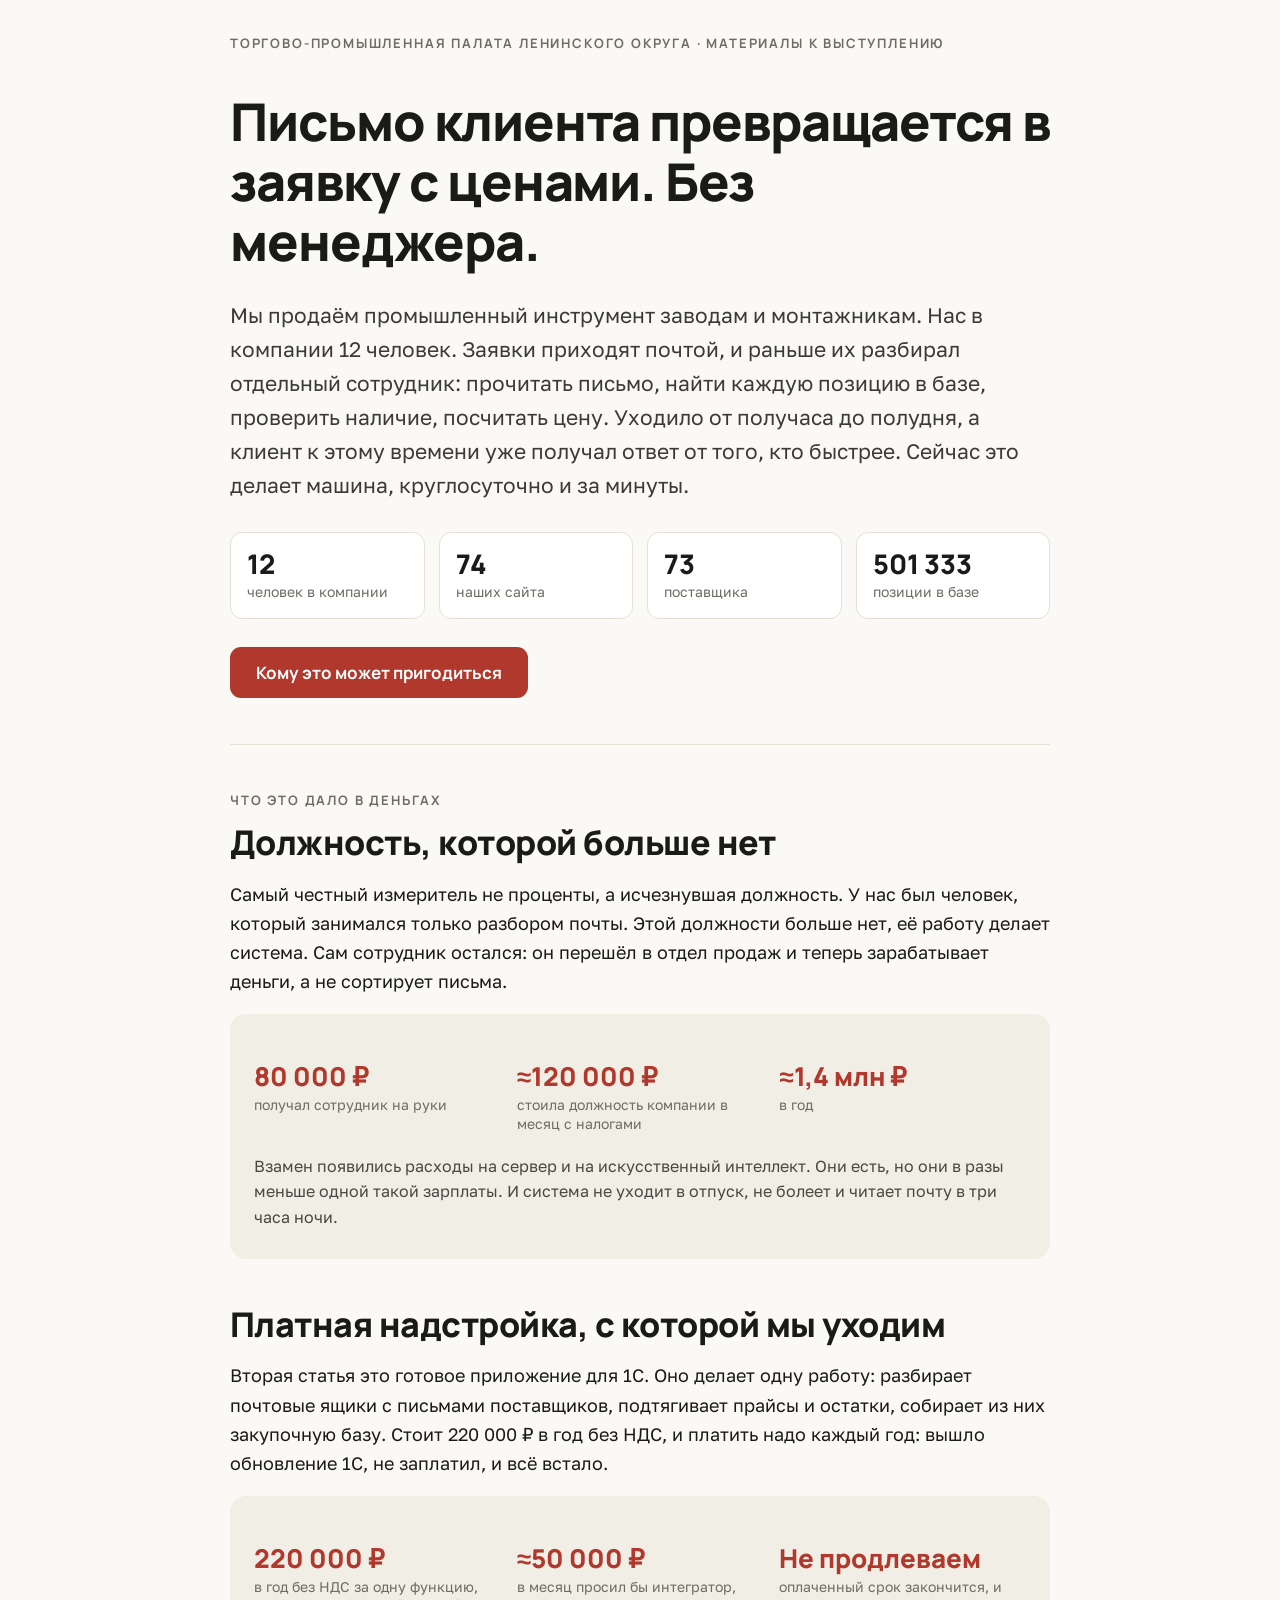
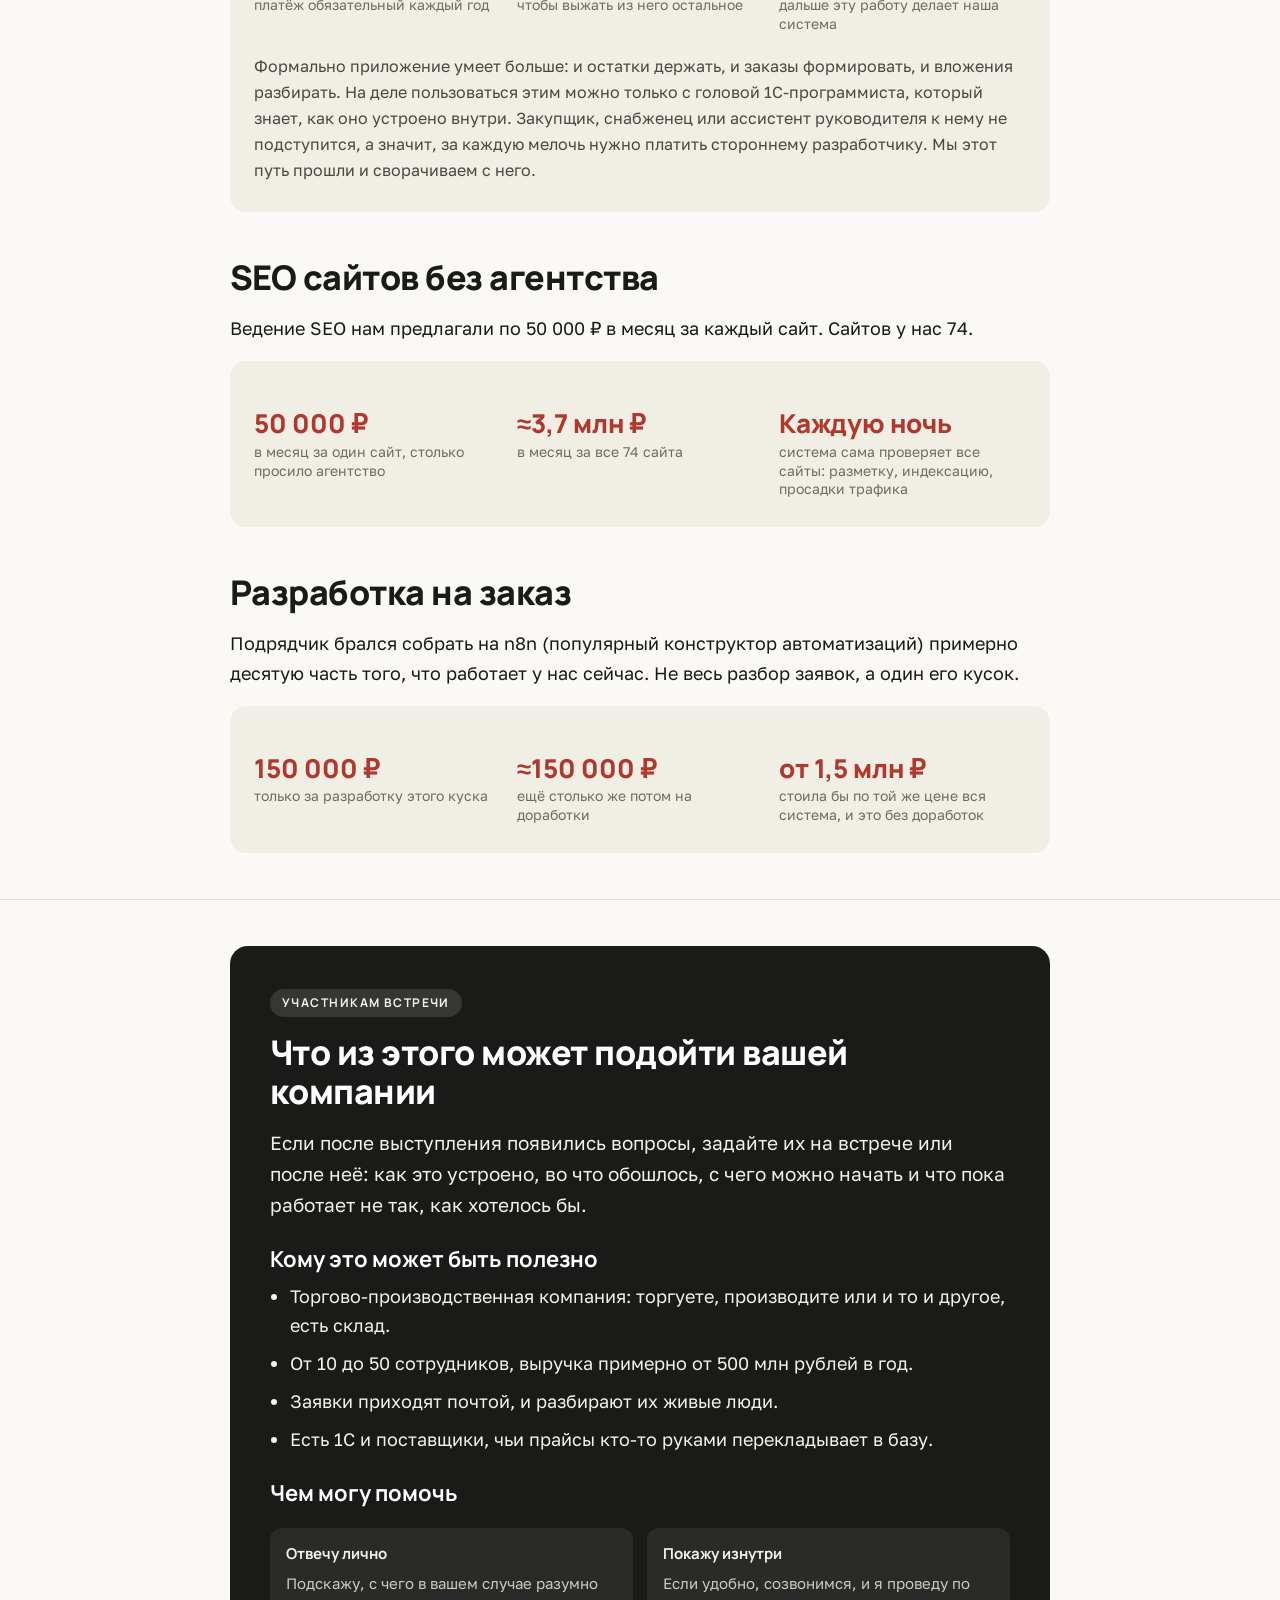
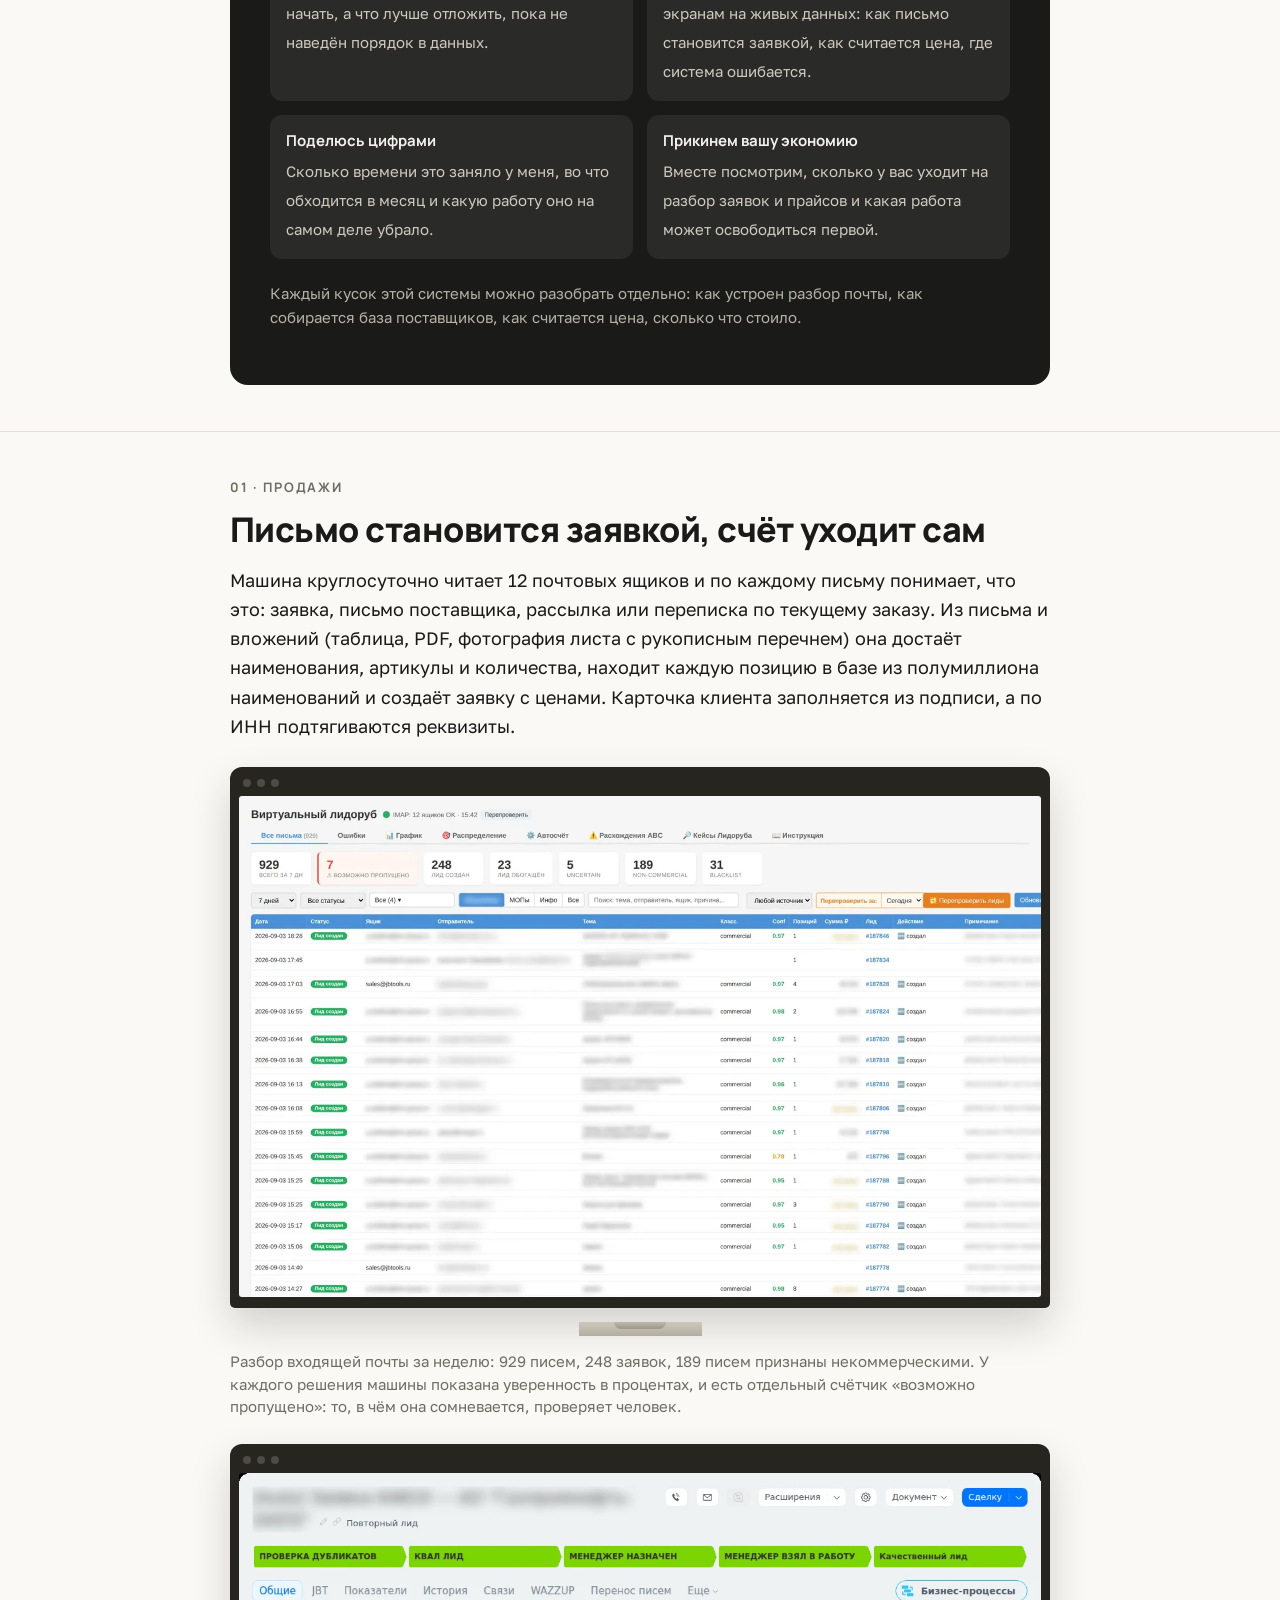
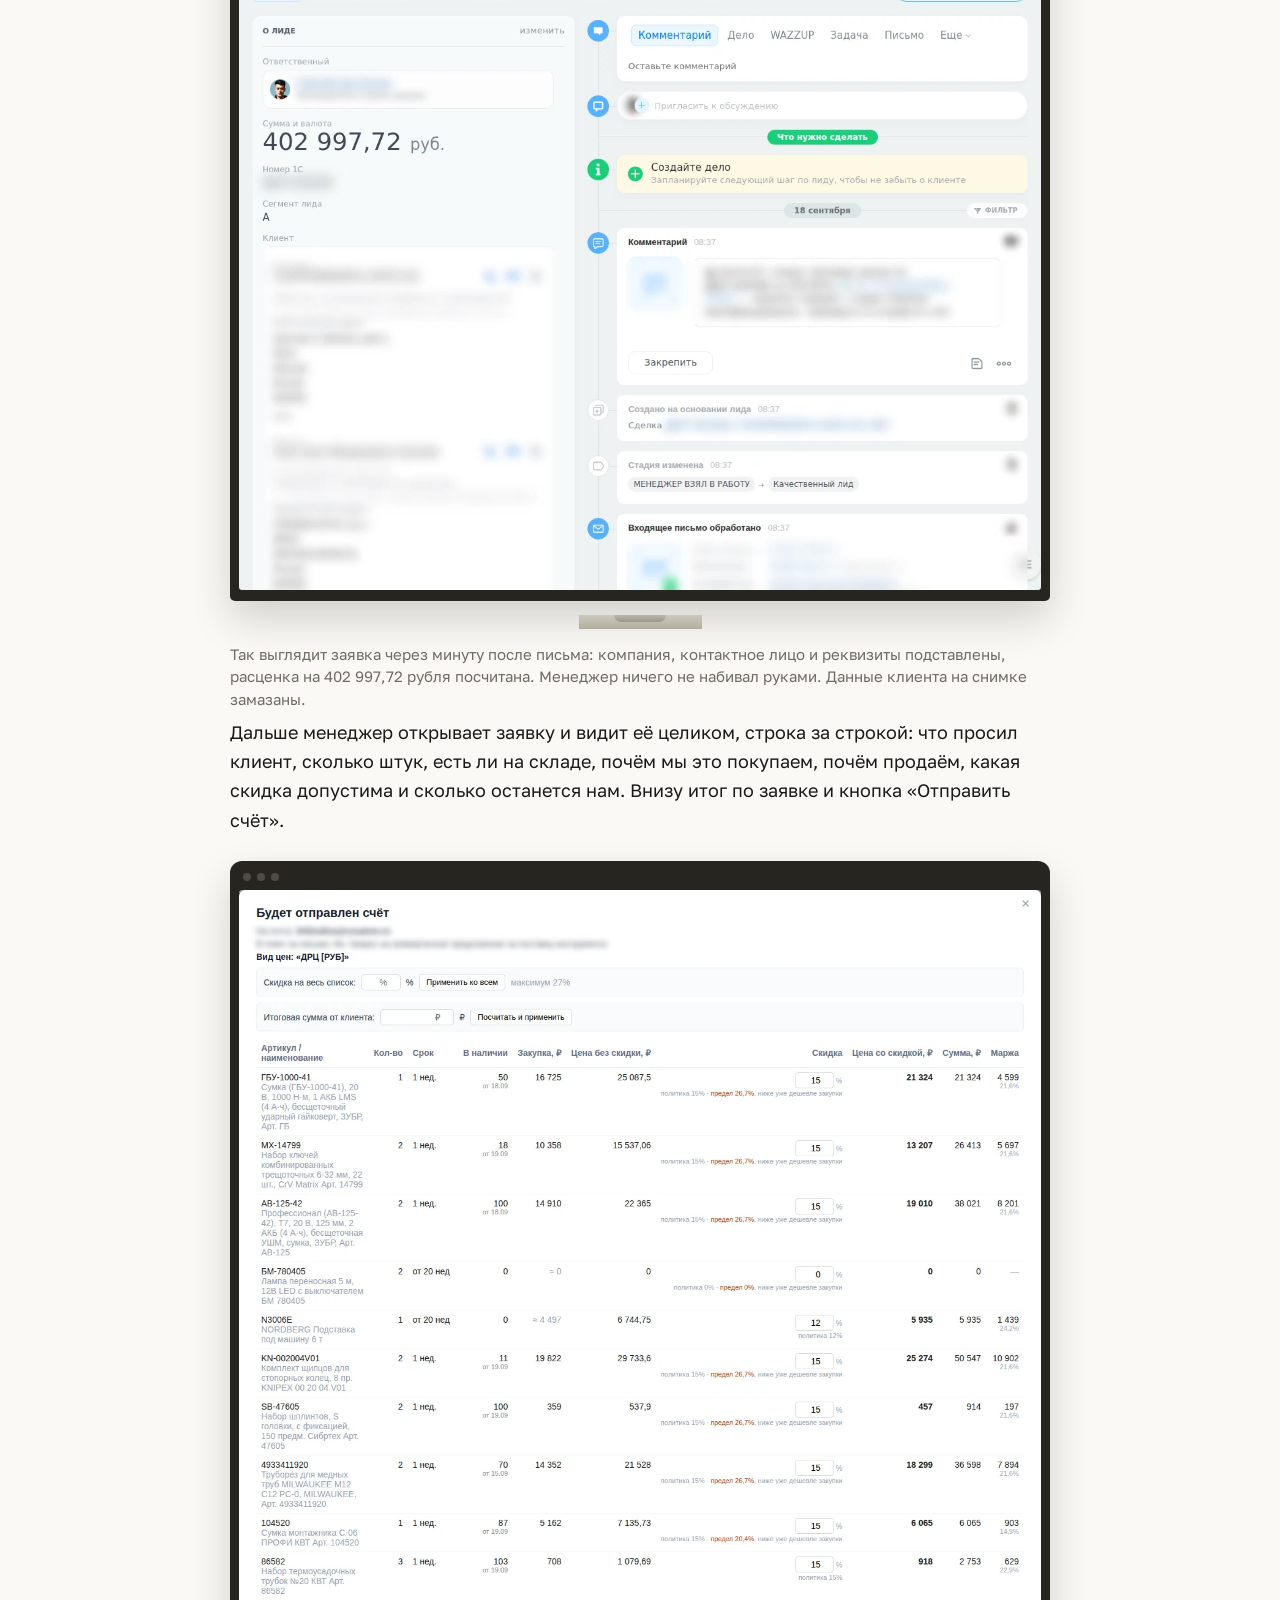
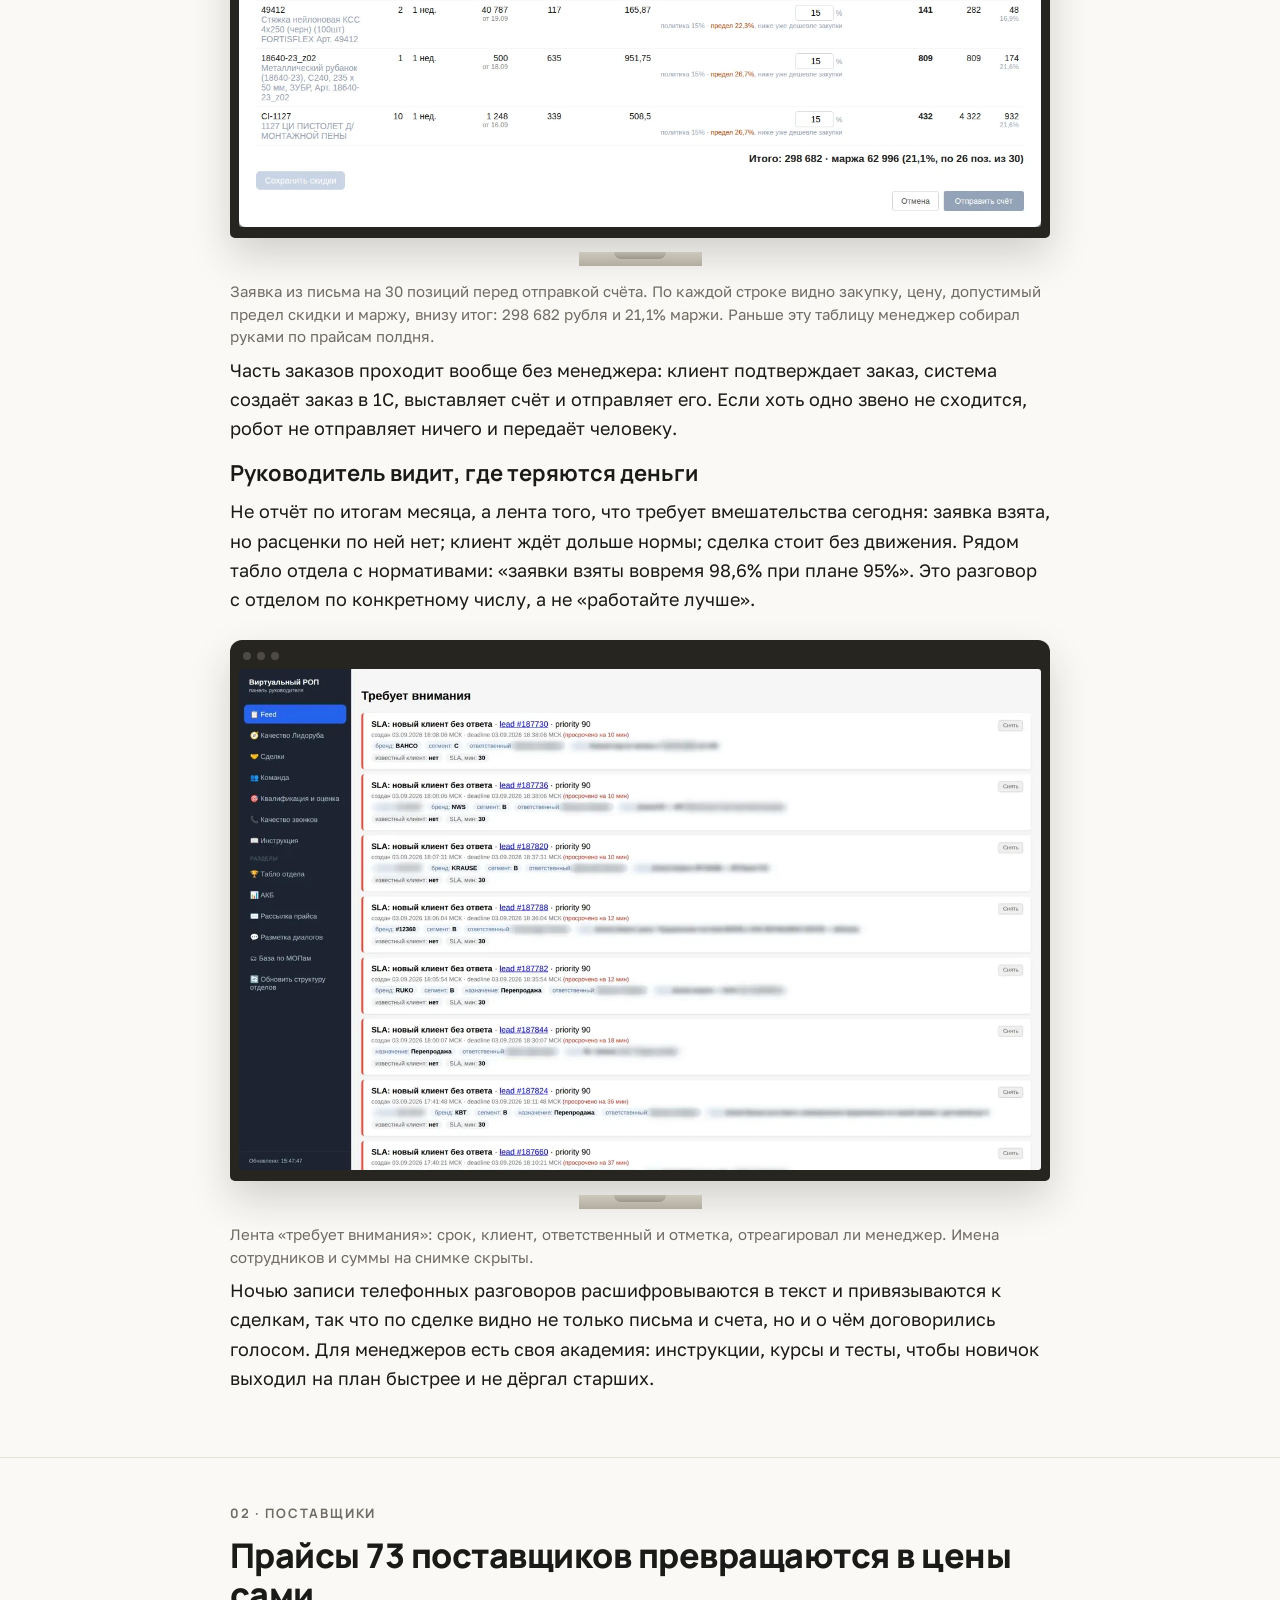
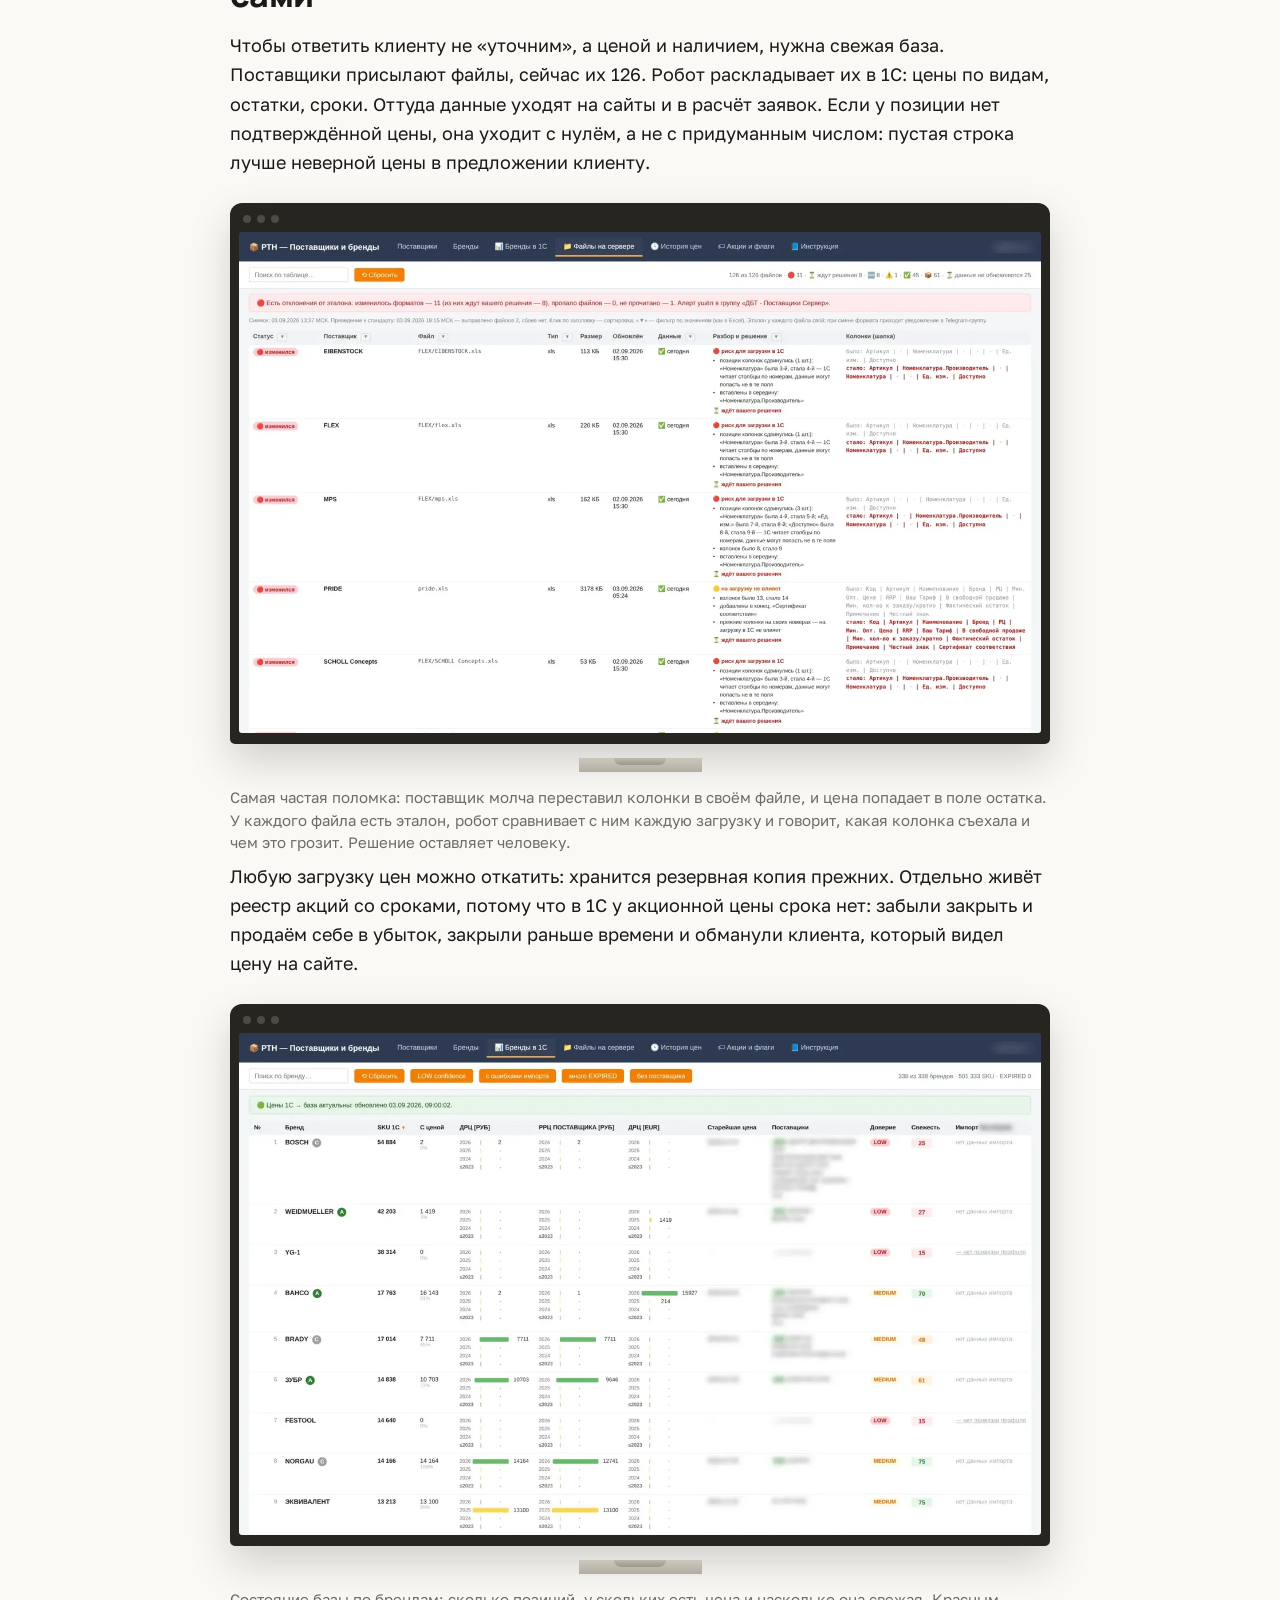
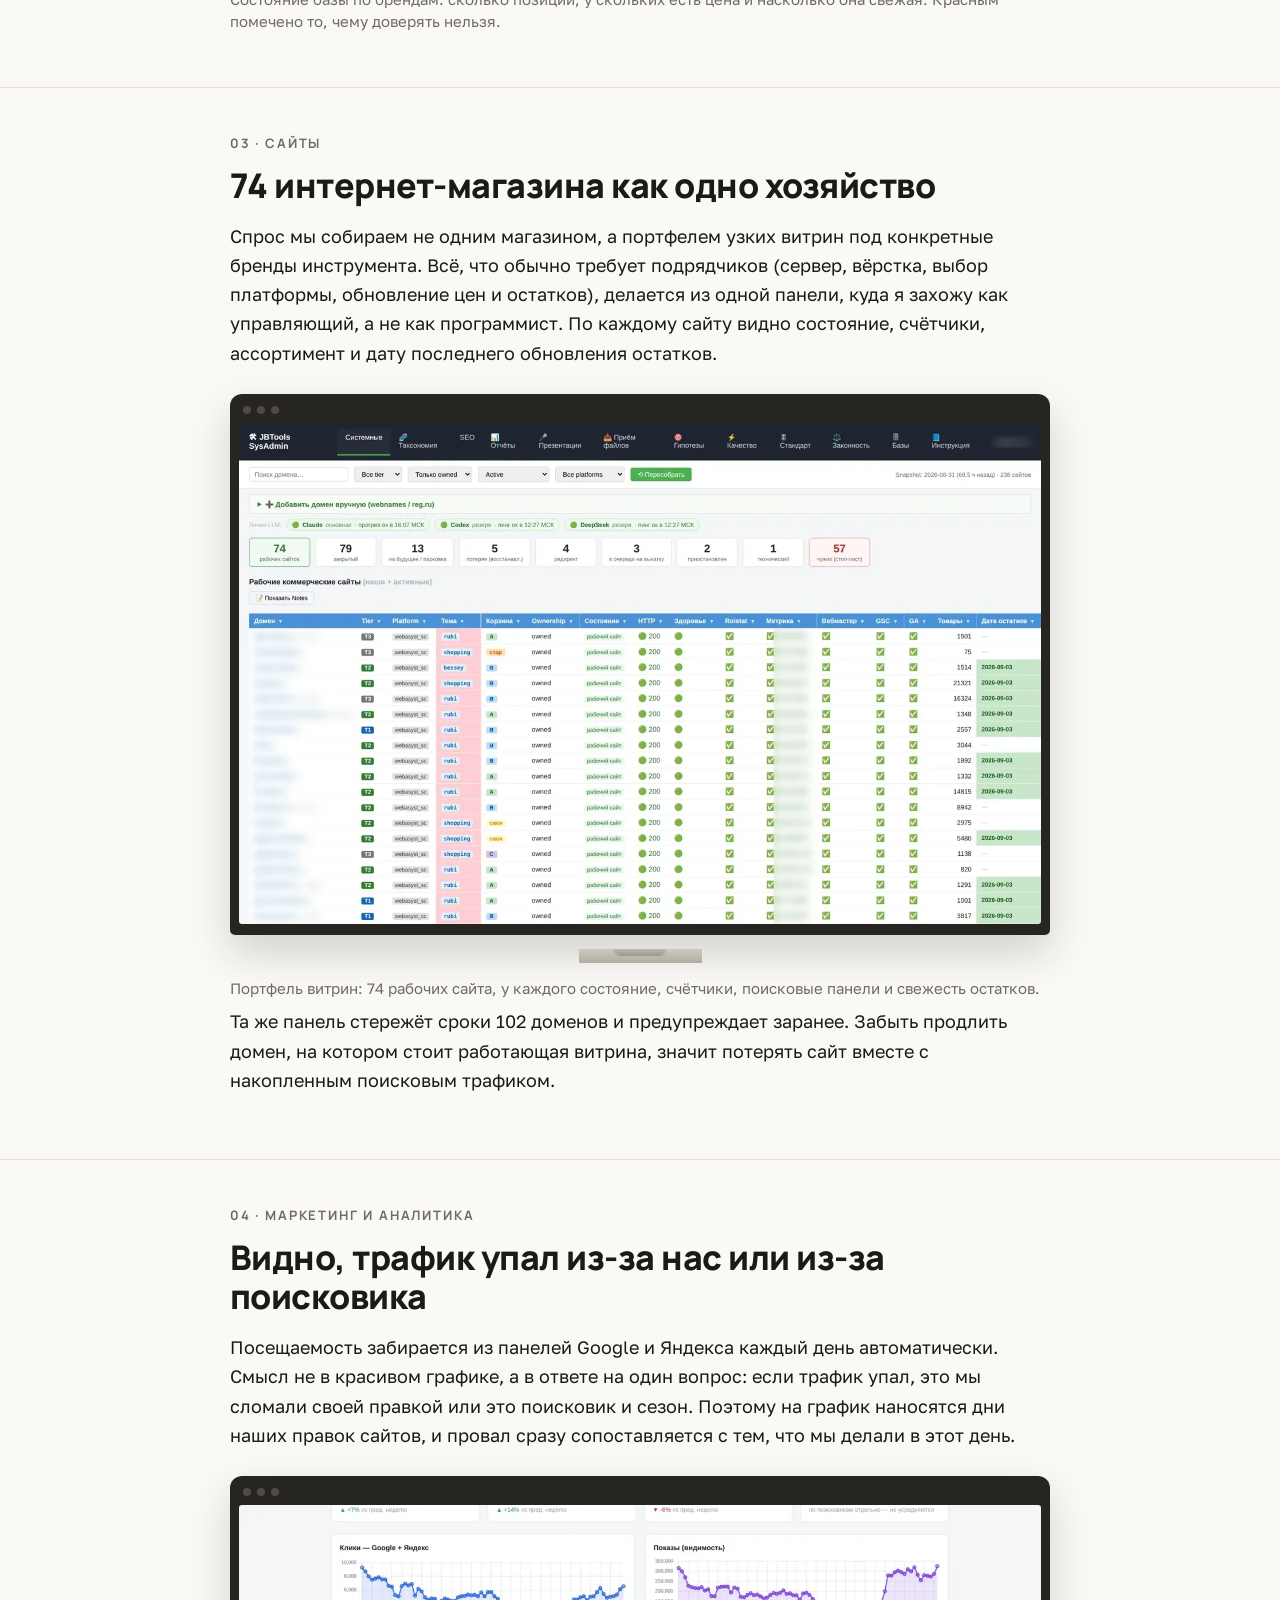
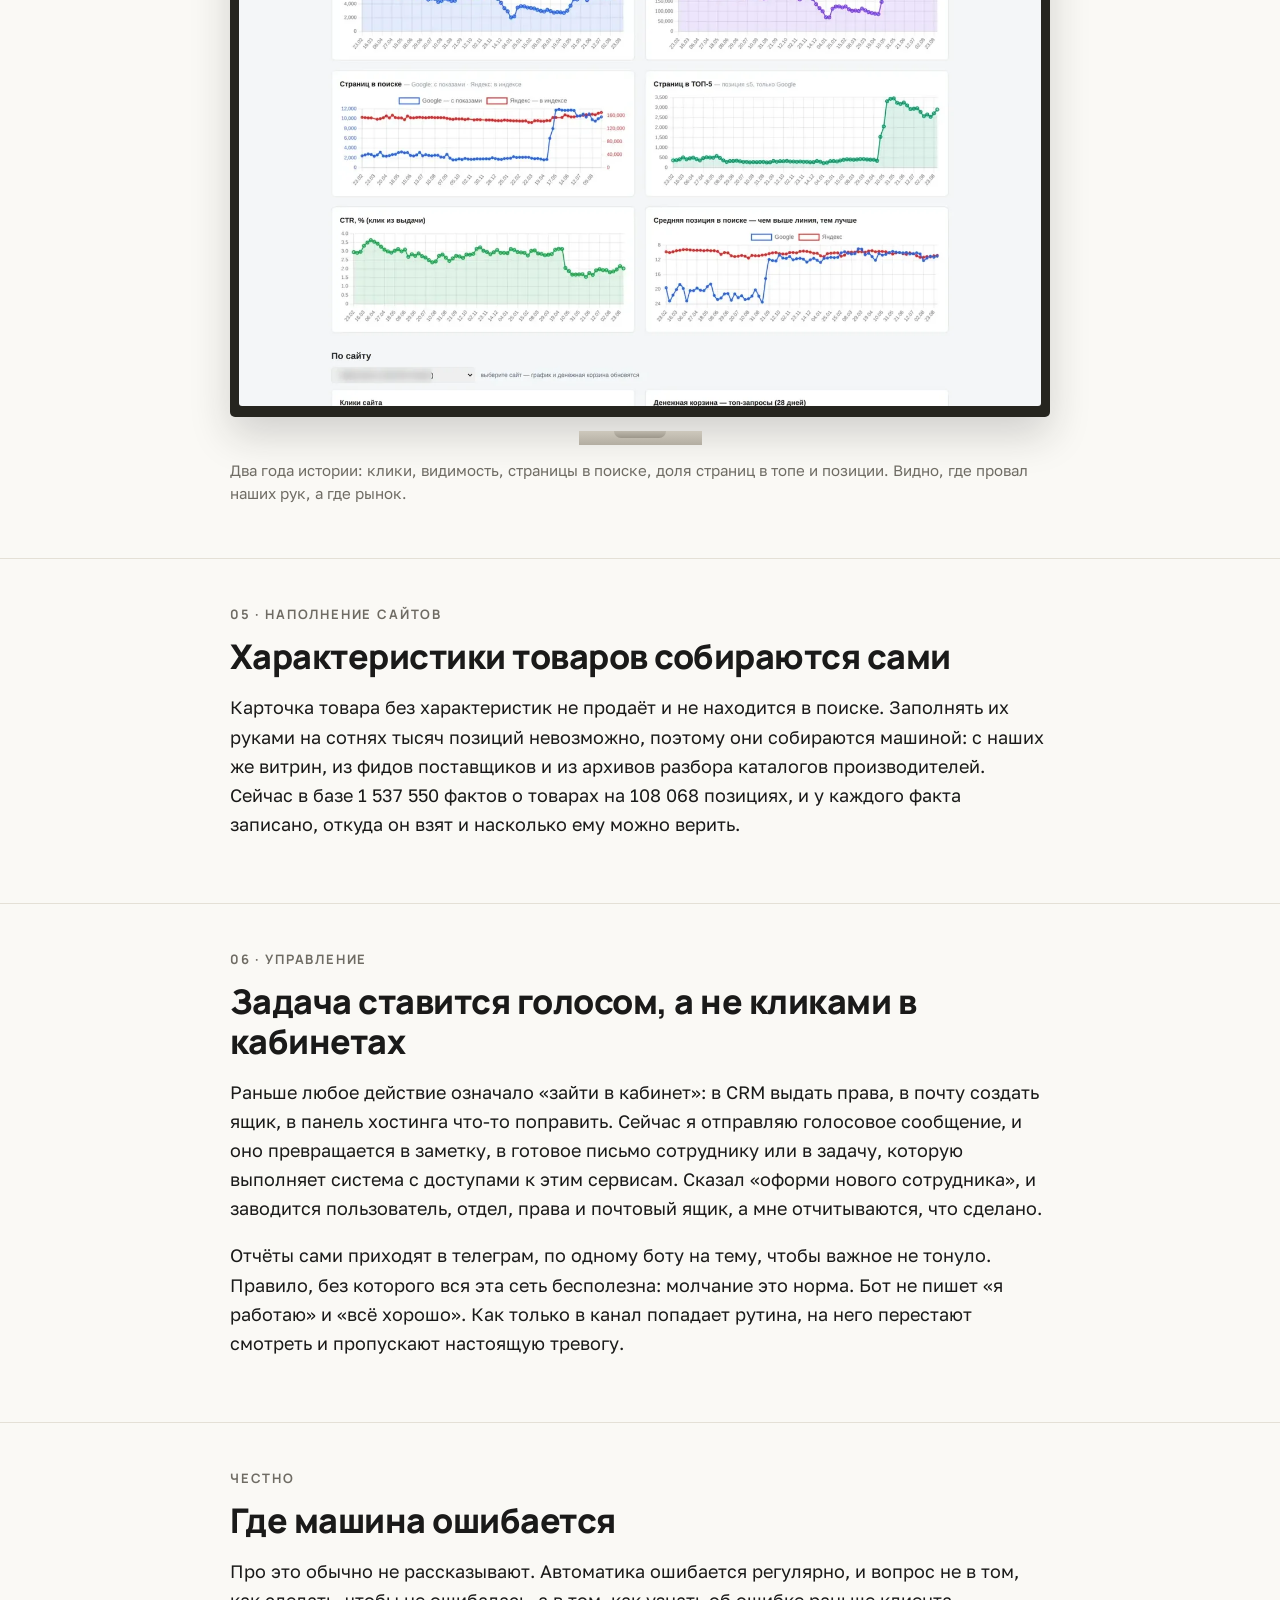
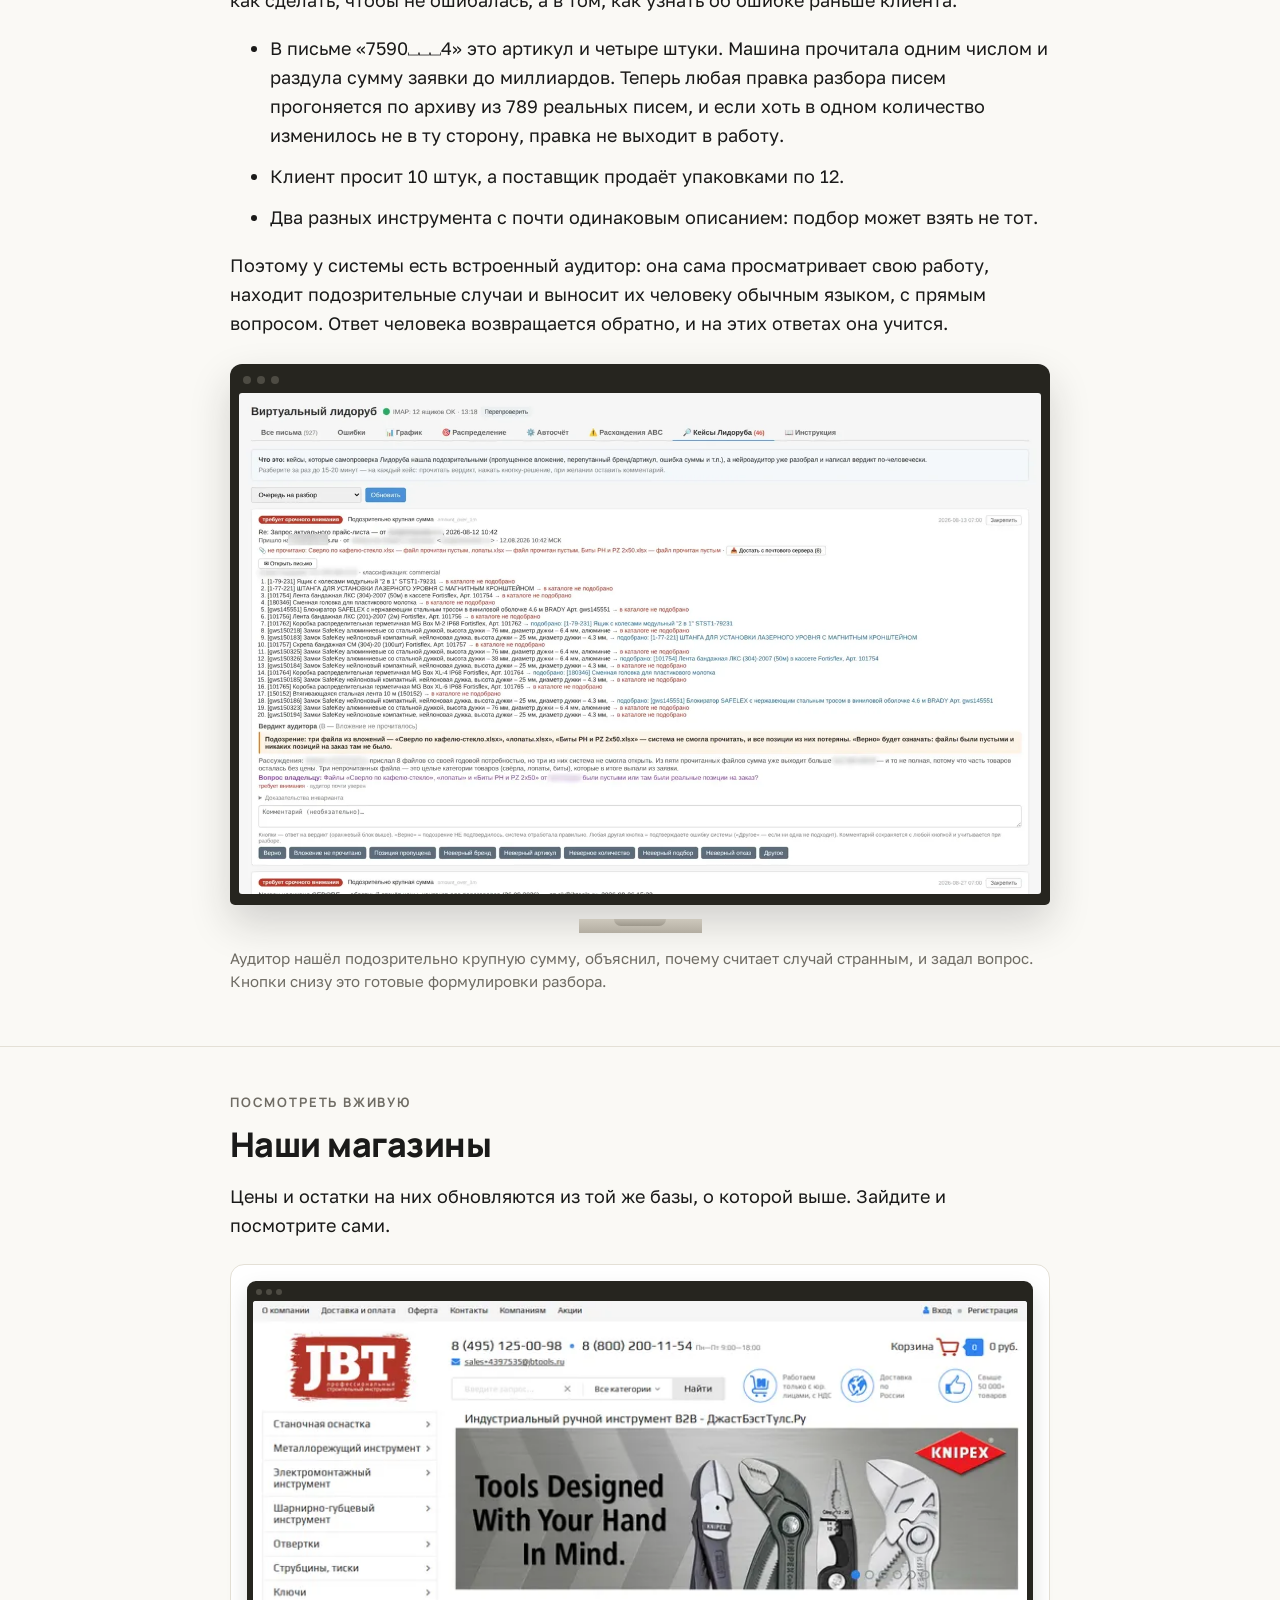
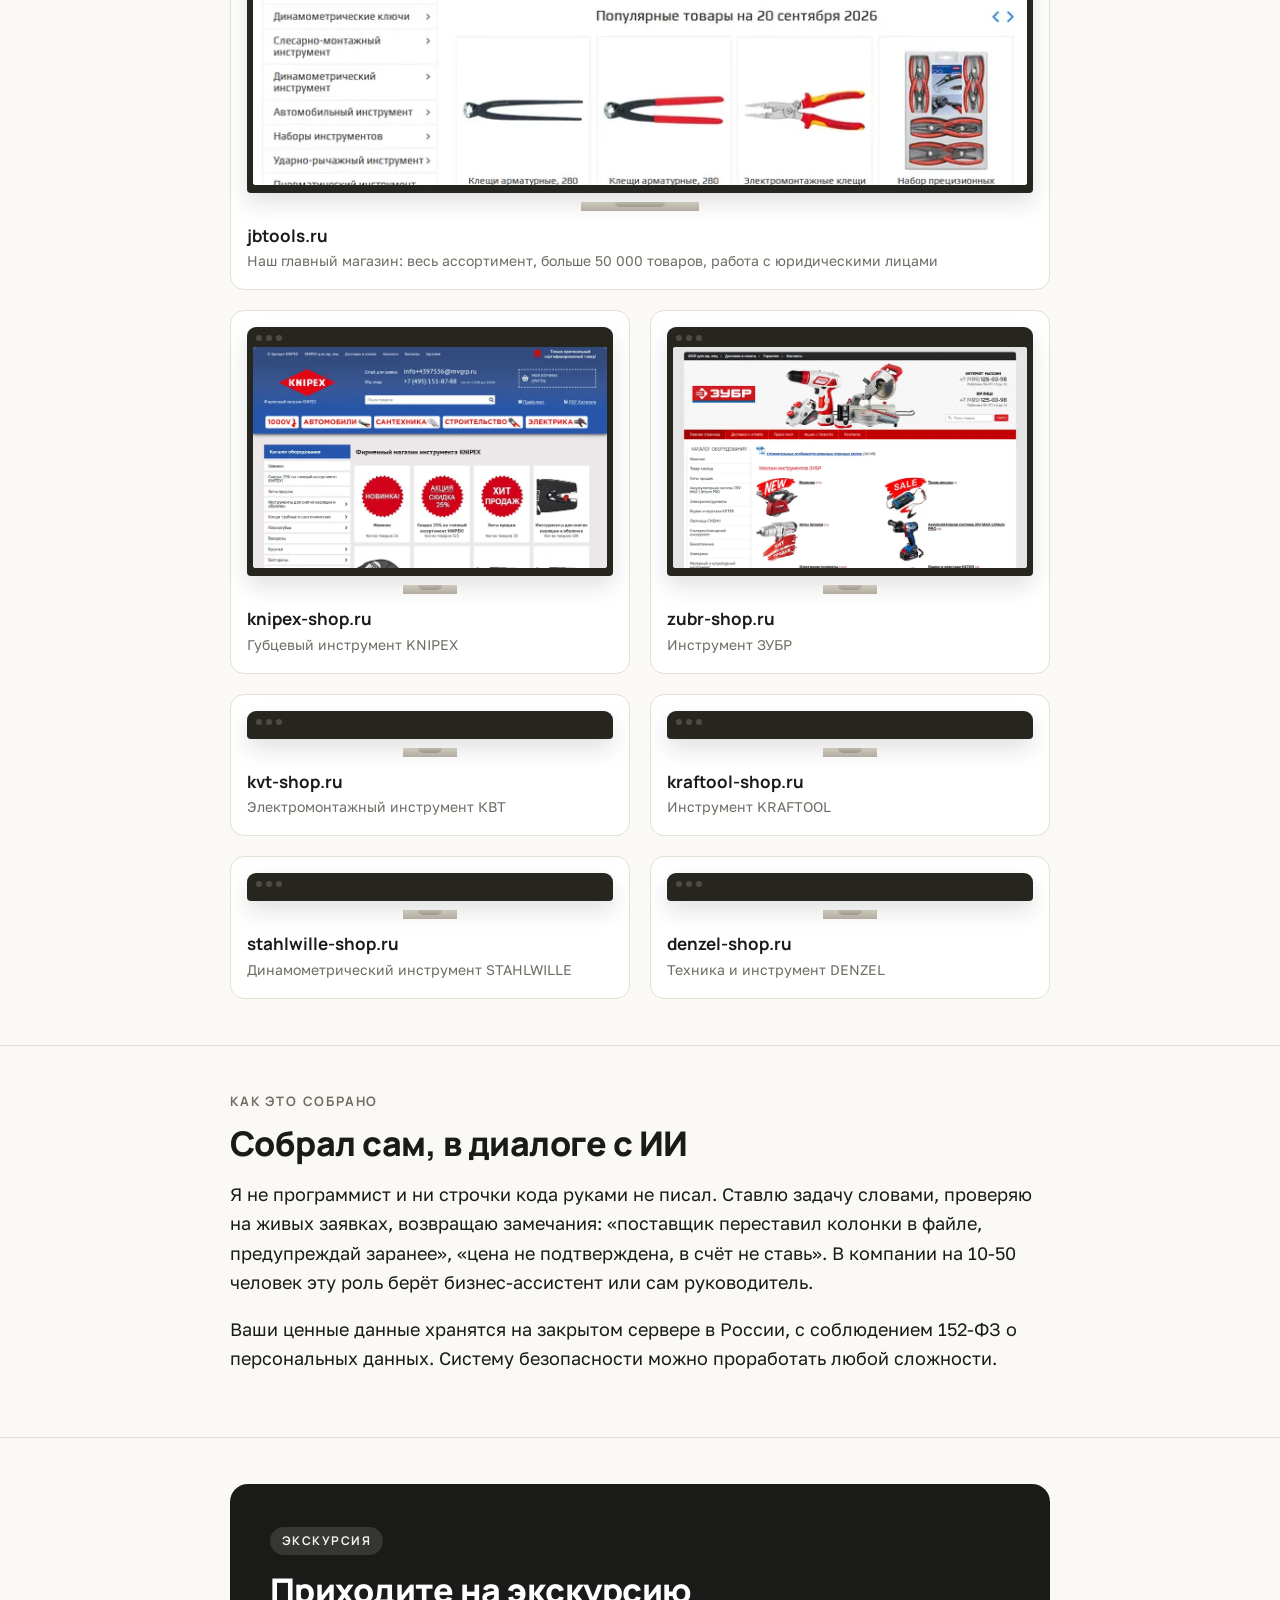
==== tpp/index.html @ 97dfbd05 "Versiya dlya TPP Leninskogo okruga: bez ssylok na kanaly i prizyvov podpisatsya (tpp/)" ====
<!doctype html>
<html lang="ru">
<head>
<meta charset="utf-8">
<meta name="viewport" content="width=device-width, initial-scale=1">
<title>Автоматизация продаж JBTools</title>
<meta name="description" content="Как в компании из 12 человек письмо клиента само превращается в заявку с ценами. Живая система снимками. Для выступления в Торгово-промышленной палате Ленинского округа.">
<meta name="robots" content="noindex,nofollow">
<link rel="stylesheet" href="../fonts.css">
<style>
:root{
  --paper:#faf9f5; --ink:#1a1a19; --grey:#6f6c64; --line:#e4e0d6;
  --red:#b0382c; --white:#fff; --sand:#f1eee5;
}
*{box-sizing:border-box}
html{scroll-behavior:smooth}
body{
  margin:0; background:var(--paper); color:var(--ink);
  font:400 18px/1.62 'Golos Text', -apple-system, Segoe UI, Roboto, sans-serif;
  -webkit-font-smoothing:antialiased;
}
h1,h2,h3{font-family:'Manrope','Golos Text',sans-serif; font-weight:800; line-height:1.15; margin:0 0 .5em}
h1{font-size:clamp(30px,5.4vw,52px); letter-spacing:-.02em}
h2{font-size:clamp(24px,3.6vw,34px); letter-spacing:-.015em}
h3{font-size:clamp(19px,2.4vw,22px); font-weight:700}
p{margin:0 0 1em}
a{color:var(--red)}
.wrap{max-width:860px; margin:0 auto; padding:0 20px}
.eyebrow{font:700 13px/1.4 'Manrope',sans-serif; letter-spacing:.14em; text-transform:uppercase; color:var(--grey); margin:0 0 14px}

/* шапка и первый экран */
header{padding:34px 0 0}
.hero{padding:26px 0 46px; border-bottom:1px solid var(--line)}
.hero .lead{font-size:clamp(18px,2.3vw,21px); color:#3b3a37; max-width:44em}
.facts{display:grid; grid-template-columns:repeat(4,1fr); gap:14px; margin:30px 0 28px}
.fact{background:var(--white); border:1px solid var(--line); border-radius:12px; padding:16px}
.fact b{display:block; font:800 clamp(20px,3.2vw,27px)/1.1 'Manrope',sans-serif}
.fact span{display:block; font-size:14px; color:var(--grey); margin-top:5px; line-height:1.35}

.btn{
  display:inline-block; background:var(--red); color:#fff!important; text-decoration:none;
  font:700 17px/1 'Manrope',sans-serif; padding:17px 26px; border-radius:11px;
}
.btn:hover{background:#952f24}
.btn--ghost{background:transparent; color:var(--red)!important; border:1.5px solid var(--red)}
.btn--light{background:transparent; color:#f3f1ec!important; border:1.5px solid rgba(255,255,255,.4); margin-left:10px}
.btn--light:hover{background:rgba(255,255,255,.1)}
@media(max-width:560px){.btn--light{margin:12px 0 0; display:block; text-align:center}}
.btn--ghost:hover{background:rgba(176,56,44,.07)}
.hero-btns{margin:0; display:flex; gap:12px; flex-wrap:wrap}
@media(max-width:560px){.hero-btns .btn{flex:1 1 100%; text-align:center}}

section{padding:46px 0; border-bottom:1px solid var(--line)}
section:last-of-type{border-bottom:0}

/* деньги */
.money{background:var(--sand); border-radius:16px; padding:28px 24px; margin:6px 0 0}
.money .row{display:grid; grid-template-columns:repeat(3,1fr); gap:16px; margin:20px 0 0}
.money .row div b{display:block; font:800 clamp(19px,3vw,26px)/1.1 'Manrope',sans-serif; color:var(--red)}
.money .row div span{font-size:14px; color:var(--grey); line-height:1.35; display:block; margin-top:5px}

/* оффер */
.offer{background:var(--ink); color:#f3f1ec; border-radius:18px; padding:clamp(24px,4vw,40px)}
.offer h2{color:#fff}
.offer .tag{display:inline-block; font:700 12px/1 'Manrope',sans-serif; letter-spacing:.12em; text-transform:uppercase;
  background:rgba(255,255,255,.12); padding:8px 12px; border-radius:99px; margin-bottom:16px}
.offer ul{margin:0 0 22px; padding-left:20px}
.offer li{margin:0 0 9px}
.offer .grid{display:grid; grid-template-columns:repeat(2,1fr); gap:14px; margin:22px 0}
.offer .cell{background:rgba(255,255,255,.07); border-radius:12px; padding:16px}
.offer .cell b{display:block; font:700 15px/1.3 'Manrope',sans-serif; margin-bottom:5px}
.offer .cell span{font-size:15px; color:#cfcabe; line-height:1.45}
.offer .price{font:800 clamp(24px,4vw,34px)/1.15 'Manrope',sans-serif; color:#fff; margin:0 0 6px}
.offer .price s{color:#8d887d; font-weight:700; margin-right:10px}
.offer .note{font-size:15px; color:#b6b1a6}

/* скриншот в рамке ноутбука */
figure.shot{margin:26px 0 8px}
.device{max-width:100%}
.device__screen{background:#26251f; border-radius:12px 12px 5px 5px; padding:9px 9px 11px; box-shadow:0 18px 40px rgba(26,26,25,.18)}
.device__bar{display:flex; gap:6px; padding:3px 4px 9px}
.device__bar i{width:8px; height:8px; border-radius:50%; background:#4d4b43; display:block}
.device__screen img{display:block; width:100%; height:auto; border-radius:3px; background:#fff}
.device__stand{width:15%; min-width:70px; margin:0 auto; height:14px; background:linear-gradient(180deg,#cdc8bc,#b3ada1)}
.device__stand::after{content:""; display:block; width:min(230px,42%); height:7px; margin:14px auto 0;
  background:linear-gradient(180deg,#bdb8ac,#9d978b); border-radius:0 0 7px 7px}
figcaption{font-size:15px; color:var(--grey); line-height:1.5; margin-top:14px}

/* магазины */
.shops{display:grid; grid-template-columns:repeat(2,1fr); gap:20px; margin:24px 0 0}
.shops a{display:block; background:var(--white); border:1px solid var(--line); border-radius:14px;
  padding:16px 16px 18px; text-decoration:none; color:var(--ink); transition:border-color .15s, transform .15s}
.shops a:hover{border-color:var(--red); transform:translateY(-2px)}
.shops a.wide{grid-column:1 / -1}
.shops .device{margin-bottom:14px}
.shops .device__screen{padding:6px 6px 8px; border-radius:9px 9px 4px 4px; box-shadow:0 10px 22px rgba(26,26,25,.13)}
.shops .device__bar{gap:4px; padding:2px 3px 6px}
.shops .device__bar i{width:6px; height:6px}
.shops .device__stand{height:9px; min-width:54px}
.shops .device__stand::after{height:5px; margin-top:9px}
.shops b{display:block; font:700 17px/1.25 'Manrope',sans-serif}
.shops span{display:block; font-size:14px; color:var(--grey); margin-top:5px; line-height:1.45}

.mistakes li{margin:0 0 12px}
footer{padding:46px 0 60px; color:var(--grey); font-size:15px}
.author{display:flex; align-items:center; gap:14px; margin:0 0 18px}
.author .ava{width:48px; height:48px; border-radius:50%; background:var(--ink); color:#fff;
  font:700 16px/48px 'Manrope',sans-serif; text-align:center; flex:none}
.author b{display:block; color:var(--ink); font-family:'Manrope',sans-serif}
.links{display:flex; gap:12px; flex-wrap:wrap; margin:18px 0}

@media(max-width:720px){
  body{font-size:17px}
  .facts{grid-template-columns:repeat(2,1fr)}
  .money .row,.offer .grid{grid-template-columns:1fr}
  .shops{grid-template-columns:1fr}
  .device__screen{padding:6px 6px 8px}
}
</style>
</head>
<body>

<header>
  <div class="wrap"><p class="eyebrow">Торгово-промышленная палата Ленинского округа · материалы к выступлению</p></div>
</header>

<div class="wrap">
  <div class="hero">
    <h1>Письмо клиента превращается в заявку с ценами. Без менеджера.</h1>
    <p class="lead">Мы продаём промышленный инструмент заводам и монтажникам. Нас в компании 12 человек.
    Заявки приходят почтой, и раньше их разбирал отдельный сотрудник: прочитать письмо, найти каждую позицию
    в базе, проверить наличие, посчитать цену. Уходило от получаса до полудня, а клиент к этому времени
    уже получал ответ от того, кто быстрее. Сейчас это делает машина, круглосуточно и за минуты.</p>
    <div class="facts">
      <div class="fact"><b>12</b><span>человек в компании</span></div>
      <div class="fact"><b>74</b><span>наших сайта</span></div>
      <div class="fact"><b>73</b><span>поставщика</span></div>
      <div class="fact"><b>501 333</b><span>позиции в базе</span></div>
    </div>
    <p class="hero-btns"><a class="btn" href="#offer">Кому это может пригодиться</a></p>
  </div>
</div>

<section>
  <div class="wrap">
    <p class="eyebrow">Что это дало в деньгах</p>
    <h2>Должность, которой больше нет</h2>
    <p>Самый честный измеритель не проценты, а исчезнувшая должность. У нас был человек, который занимался
    только разбором почты. Этой должности больше нет, её работу делает система. Сам сотрудник остался:
    он перешёл в отдел продаж и теперь зарабатывает деньги, а не сортирует письма.</p>
    <div class="money">
      <div class="row">
        <div><b>80 000 ₽</b><span>получал сотрудник на руки</span></div>
        <div><b>≈120 000 ₽</b><span>стоила должность компании в месяц с налогами</span></div>
        <div><b>≈1,4 млн ₽</b><span>в год</span></div>
      </div>
      <p style="margin:20px 0 0; font-size:16px; color:#4a4842">Взамен появились расходы на сервер и на
      искусственный интеллект. Они есть, но они в разы меньше одной такой зарплаты. И система не уходит
      в отпуск, не болеет и читает почту в три часа ночи.</p>
    </div>

    <h2 style="margin-top:46px">Платная надстройка, с которой мы уходим</h2>
    <p>Вторая статья это готовое приложение для 1С. Оно делает одну работу: разбирает почтовые ящики
    с письмами поставщиков, подтягивает прайсы и остатки, собирает из них закупочную базу. Стоит
    220 000 ₽ в год без НДС, и платить надо каждый год: вышло обновление 1С, не заплатил, и всё встало.</p>
    <div class="money">
      <div class="row">
        <div><b>220 000 ₽</b><span>в год без НДС за одну функцию, платёж обязательный каждый год</span></div>
        <div><b>≈50 000 ₽</b><span>в месяц просил бы интегратор, чтобы выжать из него остальное</span></div>
        <div><b>Не продлеваем</b><span>оплаченный срок закончится, и дальше эту работу делает наша система</span></div>
      </div>
      <p style="margin:20px 0 0; font-size:16px; color:#4a4842">Формально приложение умеет больше: и остатки
      держать, и заказы формировать, и вложения разбирать. На деле пользоваться этим можно только
      с головой 1С-программиста, который знает, как оно устроено внутри. Закупщик, снабженец или
      ассистент руководителя к нему не подступится, а значит, за каждую мелочь нужно платить стороннему
      разработчику. Мы этот путь прошли и сворачиваем с него.</p>
    </div>

    <h2 style="margin-top:46px">SEO сайтов без агентства</h2>
    <p>Ведение SEO нам предлагали по 50 000 ₽ в месяц за каждый сайт. Сайтов у нас 74.</p>
    <div class="money">
      <div class="row">
        <div><b>50 000 ₽</b><span>в месяц за один сайт, столько просило агентство</span></div>
        <div><b>≈3,7 млн ₽</b><span>в месяц за все 74 сайта</span></div>
        <div><b>Каждую ночь</b><span>система сама проверяет все сайты: разметку, индексацию, просадки трафика</span></div>
      </div>
    </div>

    <h2 style="margin-top:46px">Разработка на заказ</h2>
    <p>Подрядчик брался собрать на n8n (популярный конструктор автоматизаций) примерно десятую часть
    того, что работает у нас сейчас. Не весь разбор заявок, а один его кусок.</p>
    <div class="money">
      <div class="row">
        <div><b>150 000 ₽</b><span>только за разработку этого куска</span></div>
        <div><b>≈150 000 ₽</b><span>ещё столько же потом на доработки</span></div>
        <div><b>от 1,5 млн ₽</b><span>стоила бы по той же цене вся система, и это без доработок</span></div>
      </div>
    </div>
  </div>
</section>

<section id="offer">
  <div class="wrap">
    <div class="offer">
      <span class="tag">Участникам встречи</span>
      <h2>Что из этого может подойти вашей компании</h2>
      <p style="font-size:19px">Если после выступления появились вопросы, задайте их на встрече или после неё:
      как это устроено, во что обошлось, с чего можно начать
      и что пока работает не так, как хотелось бы.</p>
      <h3 style="color:#fff; margin:26px 0 10px">Кому это может быть полезно</h3>
      <ul>
        <li>Торгово-производственная компания: торгуете, производите или и то и другое, есть склад.</li>
        <li>От 10 до 50 сотрудников, выручка примерно от 500 млн рублей в год.</li>
        <li>Заявки приходят почтой, и разбирают их живые люди.</li>
        <li>Есть 1С и поставщики, чьи прайсы кто-то руками перекладывает в базу.</li>
      </ul>
      <h3 style="color:#fff; margin:26px 0 10px">Чем могу помочь</h3>
      <div class="grid">
        <div class="cell"><b>Отвечу лично</b><span>Подскажу, с чего в вашем случае разумно начать,
        а что лучше отложить, пока не наведён порядок в данных.</span></div>
        <div class="cell"><b>Покажу изнутри</b><span>Если удобно, созвонимся, и я проведу по экранам на живых
        данных: как письмо становится заявкой, как считается цена, где система ошибается.</span></div>
        <div class="cell"><b>Поделюсь цифрами</b><span>Сколько времени это заняло у меня, во что
        обходится в месяц и какую работу оно на самом деле убрало.</span></div>
        <div class="cell"><b>Прикинем вашу экономию</b><span>Вместе посмотрим, сколько у вас уходит на разбор заявок
        и прайсов и какая работа может освободиться первой.</span></div>
      </div>
      <p class="note">Каждый кусок этой системы можно разобрать отдельно:
      как устроен разбор почты, как собирается база поставщиков, как считается цена, сколько что стоило.</p>
    </div>
  </div>
</section>

<section>
  <div class="wrap">
    <p class="eyebrow">01 · Продажи</p>
    <h2>Письмо становится заявкой, счёт уходит сам</h2>
    <p>Машина круглосуточно читает 12 почтовых ящиков и по каждому письму понимает, что это: заявка,
    письмо поставщика, рассылка или переписка по текущему заказу. Из письма и вложений (таблица, PDF,
    фотография листа с рукописным перечнем) она достаёт наименования, артикулы и количества, находит
    каждую позицию в базе из полумиллиона наименований и создаёт заявку с ценами. Карточка клиента
    заполняется из подписи, а по ИНН подтягиваются реквизиты.</p>
    <figure class="shot">
      <div class="device"><div class="device__screen"><div class="device__bar"><i></i><i></i><i></i></div>
        <img src="../img/02.webp" alt="Экран разбора входящей почты" loading="lazy"></div><div class="device__stand"></div></div>
      <figcaption>Разбор входящей почты за неделю: 929 писем, 248 заявок, 189 писем признаны некоммерческими.
      У каждого решения машины показана уверенность в процентах, и есть отдельный счётчик «возможно пропущено»:
      то, в чём она сомневается, проверяет человек.</figcaption>
    </figure>
    <figure class="shot">
      <div class="device"><div class="device__screen"><div class="device__bar"><i></i><i></i><i></i></div>
        <img src="../img/19.webp" alt="Карточка заявки в Битриксе" loading="lazy"></div><div class="device__stand"></div></div>
      <figcaption>Так выглядит заявка через минуту после письма: компания, контактное лицо и реквизиты
      подставлены, расценка на 402 997,72 рубля посчитана. Менеджер ничего не набивал руками.
      Данные клиента на снимке замазаны.</figcaption>
    </figure>
    <p>Дальше менеджер открывает заявку и видит её целиком, строка за строкой: что просил клиент, сколько
    штук, есть ли на складе, почём мы это покупаем, почём продаём, какая скидка допустима и сколько
    останется нам. Внизу итог по заявке и кнопка «Отправить счёт».</p>
    <figure class="shot">
      <div class="device"><div class="device__screen"><div class="device__bar"><i></i><i></i><i></i></div>
        <img src="../img/20.webp" alt="Окно отправки счёта с позициями заявки" loading="lazy"></div><div class="device__stand"></div></div>
      <figcaption>Заявка из письма на 30 позиций перед отправкой счёта. По каждой строке видно закупку,
      цену, допустимый предел скидки и маржу, внизу итог: 298 682 рубля и 21,1% маржи. Раньше эту таблицу
      менеджер собирал руками по прайсам полдня.</figcaption>
    </figure>
    <p>Часть заказов проходит вообще без менеджера: клиент подтверждает заказ, система создаёт заказ в 1С,
    выставляет счёт и отправляет его. Если хоть одно звено не сходится, робот не отправляет ничего и передаёт
    человеку.</p>
    <h3>Руководитель видит, где теряются деньги</h3>
    <p>Не отчёт по итогам месяца, а лента того, что требует вмешательства сегодня: заявка взята, но расценки
    по ней нет; клиент ждёт дольше нормы; сделка стоит без движения. Рядом табло отдела с нормативами:
    «заявки взяты вовремя 98,6% при плане 95%». Это разговор с отделом по конкретному числу, а не
    «работайте лучше».</p>
    <figure class="shot">
      <div class="device"><div class="device__screen"><div class="device__bar"><i></i><i></i><i></i></div>
        <img src="../img/06.webp" alt="Лента «требует внимания»" loading="lazy"></div><div class="device__stand"></div></div>
      <figcaption>Лента «требует внимания»: срок, клиент, ответственный и отметка, отреагировал ли менеджер.
      Имена сотрудников и суммы на снимке скрыты.</figcaption>
    </figure>
    <p>Ночью записи телефонных разговоров расшифровываются в текст и привязываются к сделкам, так что
    по сделке видно не только письма и счета, но и о чём договорились голосом. Для менеджеров есть своя
    академия: инструкции, курсы и тесты, чтобы новичок выходил на план быстрее и не дёргал старших.</p>
  </div>
</section>

<section>
  <div class="wrap">
    <p class="eyebrow">02 · Поставщики</p>
    <h2>Прайсы 73 поставщиков превращаются в цены сами</h2>
    <p>Чтобы ответить клиенту не «уточним», а ценой и наличием, нужна свежая база. Поставщики присылают
    файлы, сейчас их 126. Робот раскладывает их в 1С: цены по видам, остатки, сроки. Оттуда данные уходят
    на сайты и в расчёт заявок. Если у позиции нет подтверждённой цены, она уходит с нулём, а не с придуманным
    числом: пустая строка лучше неверной цены в предложении клиенту.</p>
    <figure class="shot">
      <div class="device"><div class="device__screen"><div class="device__bar"><i></i><i></i><i></i></div>
        <img src="../img/12.webp" alt="Сторож форматов сравнивает файл поставщика с эталоном" loading="lazy"></div><div class="device__stand"></div></div>
      <figcaption>Самая частая поломка: поставщик молча переставил колонки в своём файле, и цена попадает
      в поле остатка. У каждого файла есть эталон, робот сравнивает с ним каждую загрузку и говорит, какая
      колонка съехала и чем это грозит. Решение оставляет человеку.</figcaption>
    </figure>
    <p>Любую загрузку цен можно откатить: хранится резервная копия прежних. Отдельно живёт реестр акций
    со сроками, потому что в 1С у акционной цены срока нет: забыли закрыть и продаём себе
    в убыток, закрыли раньше времени и обманули клиента, который видел цену на сайте.</p>
    <figure class="shot">
      <div class="device"><div class="device__screen"><div class="device__bar"><i></i><i></i><i></i></div>
        <img src="../img/11.webp" alt="Состояние товарной базы по брендам" loading="lazy"></div><div class="device__stand"></div></div>
      <figcaption>Состояние базы по брендам: сколько позиций, у скольких есть цена и насколько она свежая.
      Красным помечено то, чему доверять нельзя.</figcaption>
    </figure>
  </div>
</section>

<section>
  <div class="wrap">
    <p class="eyebrow">03 · Сайты</p>
    <h2>74 интернет-магазина как одно хозяйство</h2>
    <p>Спрос мы собираем не одним магазином, а портфелем узких витрин под конкретные бренды инструмента.
    Всё, что обычно требует подрядчиков (сервер, вёрстка, выбор платформы, обновление цен
    и остатков), делается из одной панели, куда я захожу как управляющий, а не как программист. По каждому сайту видно
    состояние, счётчики, ассортимент и дату последнего обновления остатков.</p>
    <figure class="shot">
      <div class="device"><div class="device__screen"><div class="device__bar"><i></i><i></i><i></i></div>
        <img src="../img/08.webp" alt="Панель управления портфелем сайтов" loading="lazy"></div><div class="device__stand"></div></div>
      <figcaption>Портфель витрин: 74 рабочих сайта, у каждого состояние, счётчики, поисковые панели
      и свежесть остатков.</figcaption>
    </figure>
    <p>Та же панель стережёт сроки 102 доменов и предупреждает заранее. Забыть продлить домен, на котором
    стоит работающая витрина, значит потерять сайт вместе с накопленным поисковым трафиком.</p>
  </div>
</section>

<section>
  <div class="wrap">
    <p class="eyebrow">04 · Маркетинг и аналитика</p>
    <h2>Видно, трафик упал из-за нас или из-за поисковика</h2>
    <p>Посещаемость забирается из панелей Google и Яндекса каждый день автоматически. Смысл не в красивом
    графике, а в ответе на один вопрос: если трафик упал, это мы сломали своей правкой или это поисковик
    и сезон. Поэтому на график наносятся дни наших правок сайтов, и провал сразу сопоставляется с тем,
    что мы делали в этот день.</p>
    <figure class="shot">
      <div class="device"><div class="device__screen"><div class="device__bar"><i></i><i></i><i></i></div>
        <img src="../img/10.webp" alt="Два года истории поискового трафика" loading="lazy"></div><div class="device__stand"></div></div>
      <figcaption>Два года истории: клики, видимость, страницы в поиске, доля страниц в топе и позиции.
      Видно, где провал наших рук, а где рынок.</figcaption>
    </figure>
  </div>
</section>

<section>
  <div class="wrap">
    <p class="eyebrow">05 · Наполнение сайтов</p>
    <h2>Характеристики товаров собираются сами</h2>
    <p>Карточка товара без характеристик не продаёт и не находится в поиске. Заполнять их руками на сотнях
    тысяч позиций невозможно, поэтому они собираются машиной: с наших же витрин, из фидов поставщиков
    и из архивов разбора каталогов производителей. Сейчас в базе 1 537 550 фактов о товарах на 108 068
    позициях, и у каждого факта записано, откуда он взят и насколько ему можно верить.</p>
  </div>
</section>

<section>
  <div class="wrap">
    <p class="eyebrow">06 · Управление</p>
    <h2>Задача ставится голосом, а не кликами в кабинетах</h2>
    <p>Раньше любое действие означало «зайти в кабинет»: в CRM выдать права, в почту создать ящик, в панель
    хостинга что-то поправить. Сейчас я отправляю голосовое сообщение, и оно превращается в заметку,
    в готовое письмо сотруднику или в задачу, которую выполняет система с доступами к этим сервисам.
    Сказал «оформи нового сотрудника», и заводится пользователь, отдел, права и почтовый ящик,
    а мне отчитываются, что сделано.</p>
    <p>Отчёты сами приходят в телеграм, по одному боту на тему, чтобы важное не тонуло. Правило, без
    которого вся эта сеть бесполезна: молчание это норма. Бот не пишет «я работаю» и «всё хорошо».
    Как только в канал попадает рутина, на него перестают смотреть и пропускают настоящую тревогу.</p>
  </div>
</section>

<section>
  <div class="wrap mistakes">
    <p class="eyebrow">Честно</p>
    <h2>Где машина ошибается</h2>
    <p>Про это обычно не рассказывают. Автоматика ошибается регулярно, и вопрос не в том, как сделать,
    чтобы не ошибалась, а в том, как узнать об ошибке раньше клиента.</p>
    <ul>
      <li>В письме «7590⎵⎵⎵4» это артикул и четыре штуки. Машина прочитала одним числом и раздула сумму
      заявки до миллиардов. Теперь любая правка разбора писем прогоняется по архиву из 789 реальных
      писем, и если хоть в одном количество изменилось не в ту сторону, правка не выходит в работу.</li>
      <li>Клиент просит 10 штук, а поставщик продаёт упаковками по 12.</li>
      <li>Два разных инструмента с почти одинаковым описанием: подбор может взять не тот.</li>
    </ul>
    <p>Поэтому у системы есть встроенный аудитор: она сама просматривает свою работу, находит подозрительные
    случаи и выносит их человеку обычным языком, с прямым вопросом. Ответ человека возвращается обратно,
    и на этих ответах она учится.</p>
    <figure class="shot">
      <div class="device"><div class="device__screen"><div class="device__bar"><i></i><i></i><i></i></div>
        <img src="../img/18.webp" alt="Аудитор задаёт вопрос владельцу" loading="lazy"></div><div class="device__stand"></div></div>
      <figcaption>Аудитор нашёл подозрительно крупную сумму, объяснил, почему считает случай странным,
      и задал вопрос. Кнопки снизу это готовые формулировки разбора.</figcaption>
    </figure>
  </div>
</section>

<section>
  <div class="wrap">
    <p class="eyebrow">Посмотреть вживую</p>
    <h2>Наши магазины</h2>
    <p>Цены и остатки на них обновляются из той же базы, о которой выше. Зайдите и посмотрите сами.</p>
    <div class="shops">
      <a class="wide" href="https://jbtools.ru">
        <div class="device"><div class="device__screen"><div class="device__bar"><i></i><i></i><i></i></div>
          <img src="../img/sites/jbtools.ru.webp" alt="Главная страница jbtools.ru" loading="lazy"></div><div class="device__stand"></div></div>
        <b>jbtools.ru</b><span>Наш главный магазин: весь ассортимент, больше 50 000 товаров, работа с юридическими лицами</span>
      </a>
      <a href="https://knipex-shop.ru">
        <div class="device"><div class="device__screen"><div class="device__bar"><i></i><i></i><i></i></div>
          <img src="../img/sites/knipex-shop.ru.webp" alt="Главная страница knipex-shop.ru" loading="lazy"></div><div class="device__stand"></div></div>
        <b>knipex-shop.ru</b><span>Губцевый инструмент KNIPEX</span>
      </a>
      <a href="https://zubr-shop.ru">
        <div class="device"><div class="device__screen"><div class="device__bar"><i></i><i></i><i></i></div>
          <img src="../img/sites/zubr-shop.ru.webp" alt="Главная страница zubr-shop.ru" loading="lazy"></div><div class="device__stand"></div></div>
        <b>zubr-shop.ru</b><span>Инструмент ЗУБР</span>
      </a>
      <a href="https://kvt-shop.ru">
        <div class="device"><div class="device__screen"><div class="device__bar"><i></i><i></i><i></i></div>
          <img src="../img/sites/kvt-shop.ru.webp" alt="Главная страница kvt-shop.ru" loading="lazy"></div><div class="device__stand"></div></div>
        <b>kvt-shop.ru</b><span>Электромонтажный инструмент КВТ</span>
      </a>
      <a href="https://kraftool-shop.ru">
        <div class="device"><div class="device__screen"><div class="device__bar"><i></i><i></i><i></i></div>
          <img src="../img/sites/kraftool-shop.ru.webp" alt="Главная страница kraftool-shop.ru" loading="lazy"></div><div class="device__stand"></div></div>
        <b>kraftool-shop.ru</b><span>Инструмент KRAFTOOL</span>
      </a>
      <a href="https://stahlwille-shop.ru">
        <div class="device"><div class="device__screen"><div class="device__bar"><i></i><i></i><i></i></div>
          <img src="../img/sites/stahlwille-shop.ru.webp" alt="Главная страница stahlwille-shop.ru" loading="lazy"></div><div class="device__stand"></div></div>
        <b>stahlwille-shop.ru</b><span>Динамометрический инструмент STAHLWILLE</span>
      </a>
      <a href="https://denzel-shop.ru">
        <div class="device"><div class="device__screen"><div class="device__bar"><i></i><i></i><i></i></div>
          <img src="../img/sites/denzel-shop.ru.webp" alt="Главная страница denzel-shop.ru" loading="lazy"></div><div class="device__stand"></div></div>
        <b>denzel-shop.ru</b><span>Техника и инструмент DENZEL</span>
      </a>
    </div>
  </div>
</section>

<section>
  <div class="wrap">
    <p class="eyebrow">Как это собрано</p>
    <h2>Собрал сам, в диалоге с ИИ</h2>
    <p>Я не программист и ни строчки кода руками не писал. Ставлю задачу словами, проверяю на живых
    заявках, возвращаю замечания: «поставщик переставил колонки в файле, предупреждай заранее»,
    «цена не подтверждена, в счёт не ставь». В компании на 10-50 человек эту роль берёт
    бизнес-ассистент или сам руководитель.</p>
    <p>Ваши ценные данные хранятся на закрытом сервере в России, с соблюдением 152-ФЗ о персональных
    данных. Систему безопасности можно проработать любой сложности.</p>
  </div>
</section>

<section>
  <div class="wrap">
    <div class="offer">
      <span class="tag">Экскурсия</span>
      <h2>Приходите на экскурсию</h2>
      <p style="font-size:19px">Здесь показана примерно половина системы. Выкладывать всё я не стал:
      получилась бы страница минут на тридцать листания, а это слишком много, чтобы спокойно воспринять.</p>
      <p style="font-size:19px">Остальное с удовольствием покажу вживую: проведу по работающей системе
      и расскажу, как устроены части, которые сюда не вошли.</p>
      <div class="grid">
        <div class="cell"><b>Юридический отдел</b></div>
        <div class="cell"><b>Финансовый отдел</b></div>
        <div class="cell"><b>Отдел кадров</b></div>
        <div class="cell"><b>Академия обучения сотрудников</b></div>
      </div>
      <p style="font-size:17px; color:#b6b1a6">Об экскурсии можно договориться на встрече.</p>
    </div>
  </div>
</section>

<footer>
  <div class="wrap">
    <div class="author">
      <div class="ava">АК</div>
      <div><b>Алексей Кухников</b>владелец JBTools</div>
    </div>
    <p>Спасибо, что дочитали. Все снимки сделаны с живой рабочей системы в сентябре 2026 года.
    Названия компаний-клиентов, темы писем, контакты, имена сотрудников и названия поставщиков
    на снимках закрыты.</p>
    <p style="margin-top:26px; font-size:14px">Собрано для выступления в Торгово-промышленной палате Ленинского округа, октябрь 2026.</p>
  </div>
</footer>

</body>
</html>
---- fonts.css ----
@font-face{font-family: 'Golos Text'; font-style: normal; font-weight: 400; font-display: swap; src: url(fonts/f01.woff2) format('woff2'); unicode-range: U+0301, U+0400-045F, U+0490-0491, U+04B0-04B1, U+2116;}
@font-face{font-family: 'Golos Text'; font-style: normal; font-weight: 400; font-display: swap; src: url(fonts/f02.woff2) format('woff2'); unicode-range: U+0000-00FF, U+0131, U+0152-0153, U+02BB-02BC, U+02C6, U+02DA, U+02DC, U+0304, U+0308, U+0329, U+2000-206F, U+20AC, U+2122, U+2191, U+2193, U+2212, U+2215, U+FEFF, U+FFFD;}
@font-face{font-family: 'Golos Text'; font-style: normal; font-weight: 600; font-display: swap; src: url(fonts/f03.woff2) format('woff2'); unicode-range: U+0301, U+0400-045F, U+0490-0491, U+04B0-04B1, U+2116;}
@font-face{font-family: 'Golos Text'; font-style: normal; font-weight: 600; font-display: swap; src: url(fonts/f04.woff2) format('woff2'); unicode-range: U+0000-00FF, U+0131, U+0152-0153, U+02BB-02BC, U+02C6, U+02DA, U+02DC, U+0304, U+0308, U+0329, U+2000-206F, U+20AC, U+2122, U+2191, U+2193, U+2212, U+2215, U+FEFF, U+FFFD;}
@font-face{font-family: 'Manrope'; font-style: normal; font-weight: 700; font-display: swap; src: url(fonts/f05.woff2) format('woff2'); unicode-range: U+0301, U+0400-045F, U+0490-0491, U+04B0-04B1, U+2116;}
@font-face{font-family: 'Manrope'; font-style: normal; font-weight: 700; font-display: swap; src: url(fonts/f06.woff2) format('woff2'); unicode-range: U+0000-00FF, U+0131, U+0152-0153, U+02BB-02BC, U+02C6, U+02DA, U+02DC, U+0304, U+0308, U+0329, U+2000-206F, U+20AC, U+2122, U+2191, U+2193, U+2212, U+2215, U+FEFF, U+FFFD;}
@font-face{font-family: 'Manrope'; font-style: normal; font-weight: 800; font-display: swap; src: url(fonts/f07.woff2) format('woff2'); unicode-range: U+0301, U+0400-045F, U+0490-0491, U+04B0-04B1, U+2116;}
@font-face{font-family: 'Manrope'; font-style: normal; font-weight: 800; font-display: swap; src: url(fonts/f08.woff2) format('woff2'); unicode-range: U+0000-00FF, U+0131, U+0152-0153, U+02BB-02BC, U+02C6, U+02DA, U+02DC, U+0304, U+0308, U+0329, U+2000-206F, U+20AC, U+2122, U+2191, U+2193, U+2212, U+2215, U+FEFF, U+FFFD;}
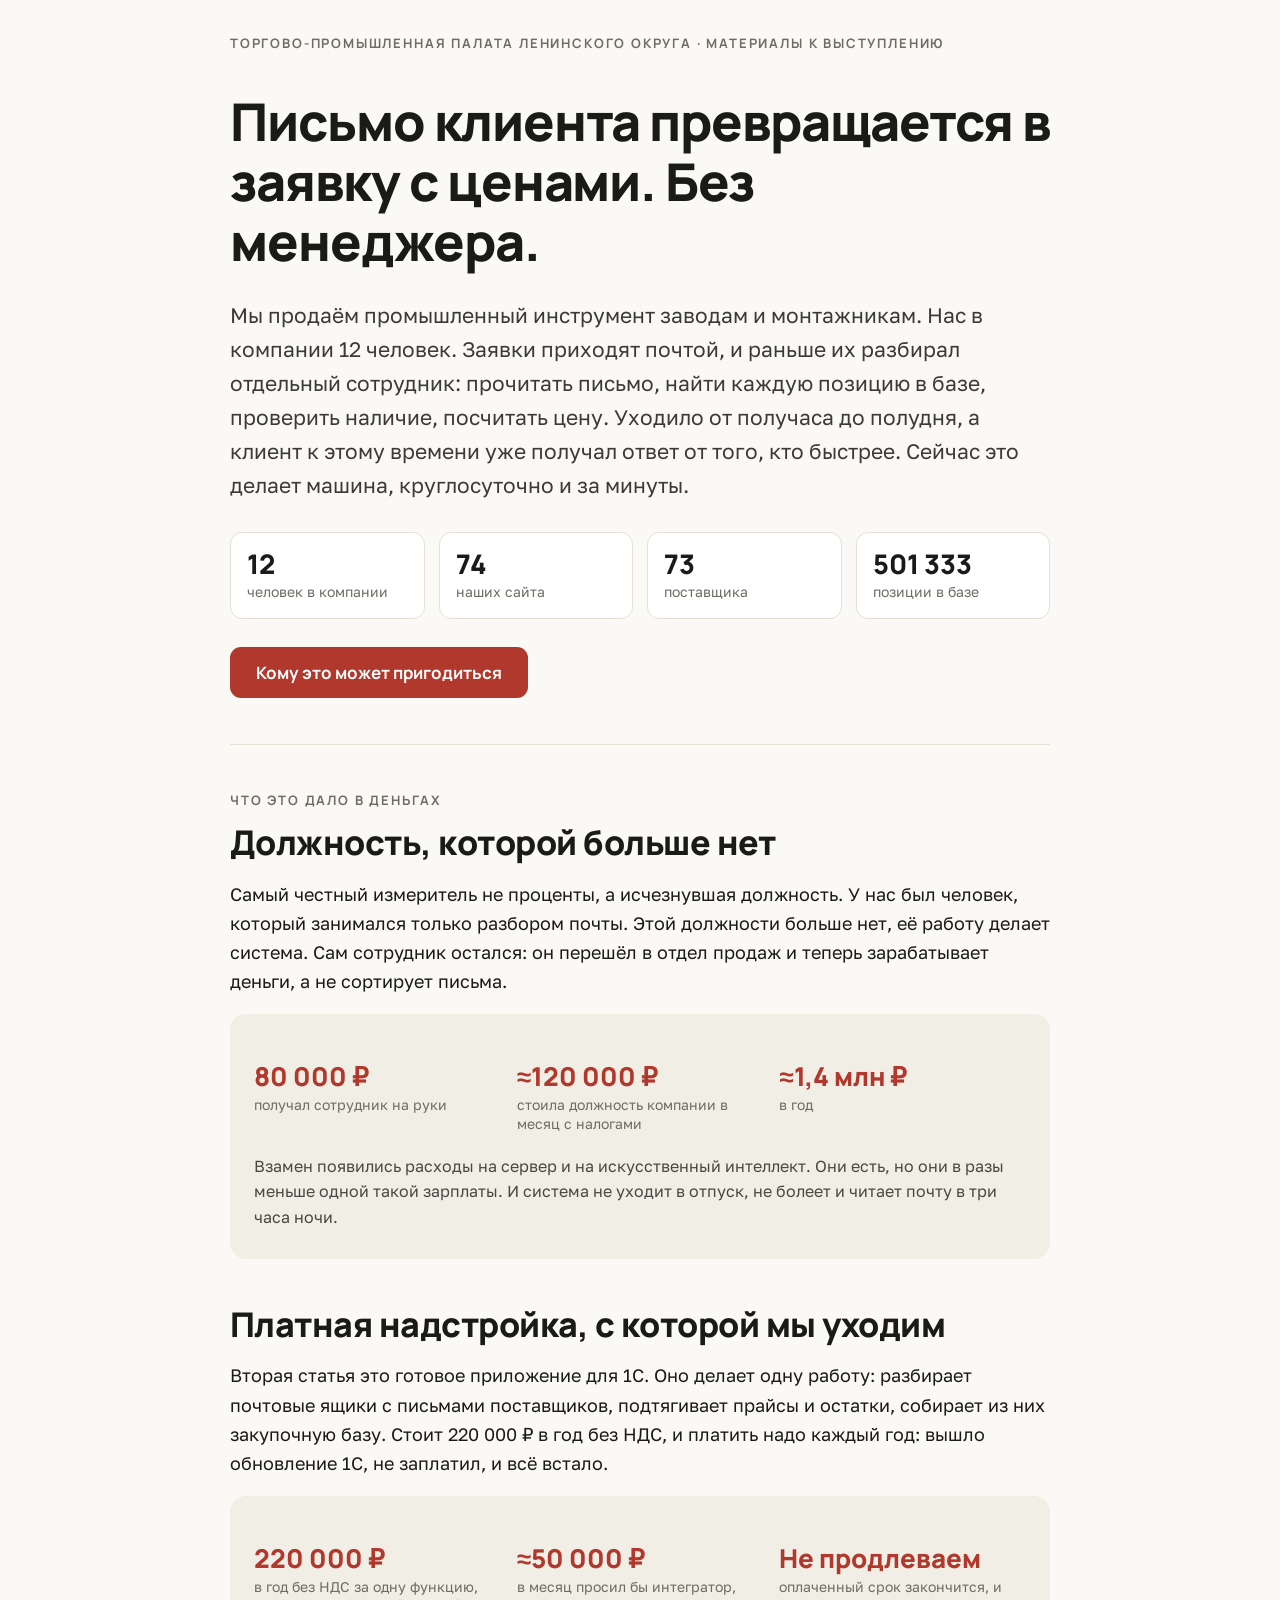
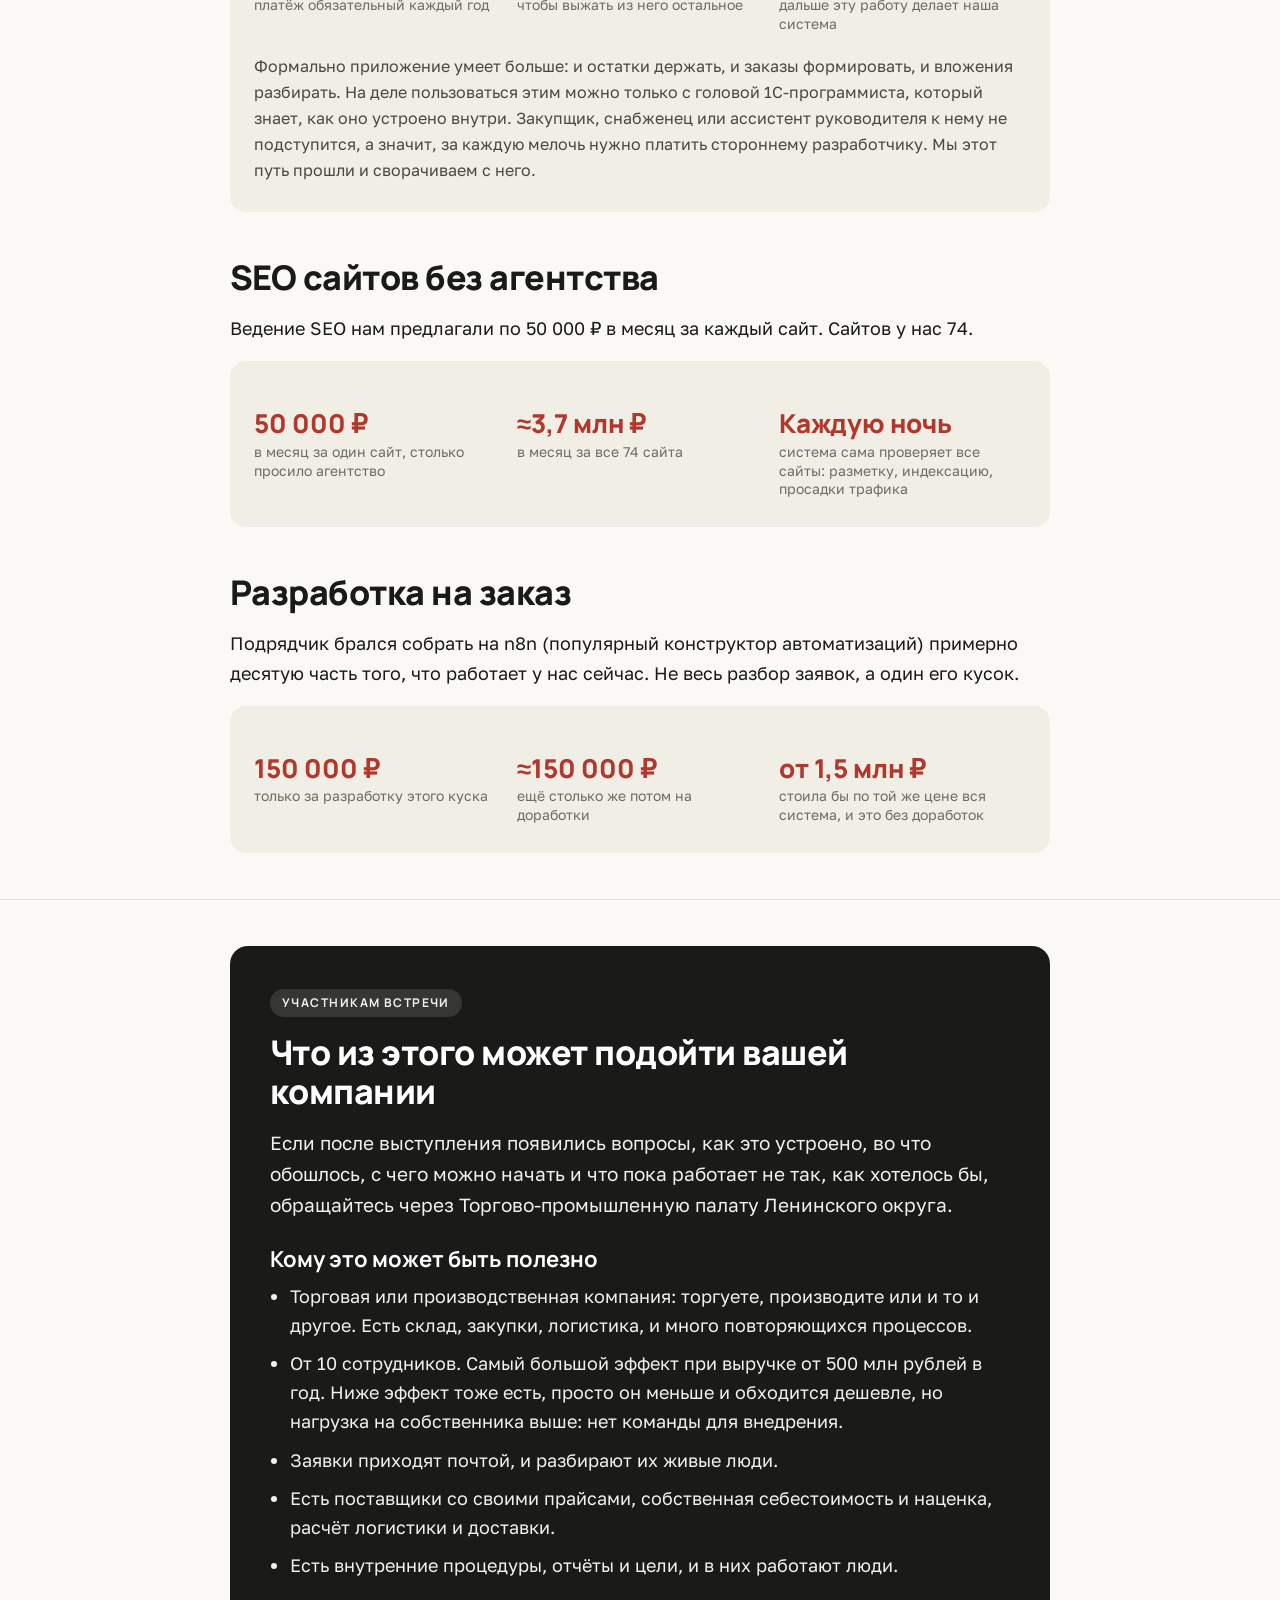
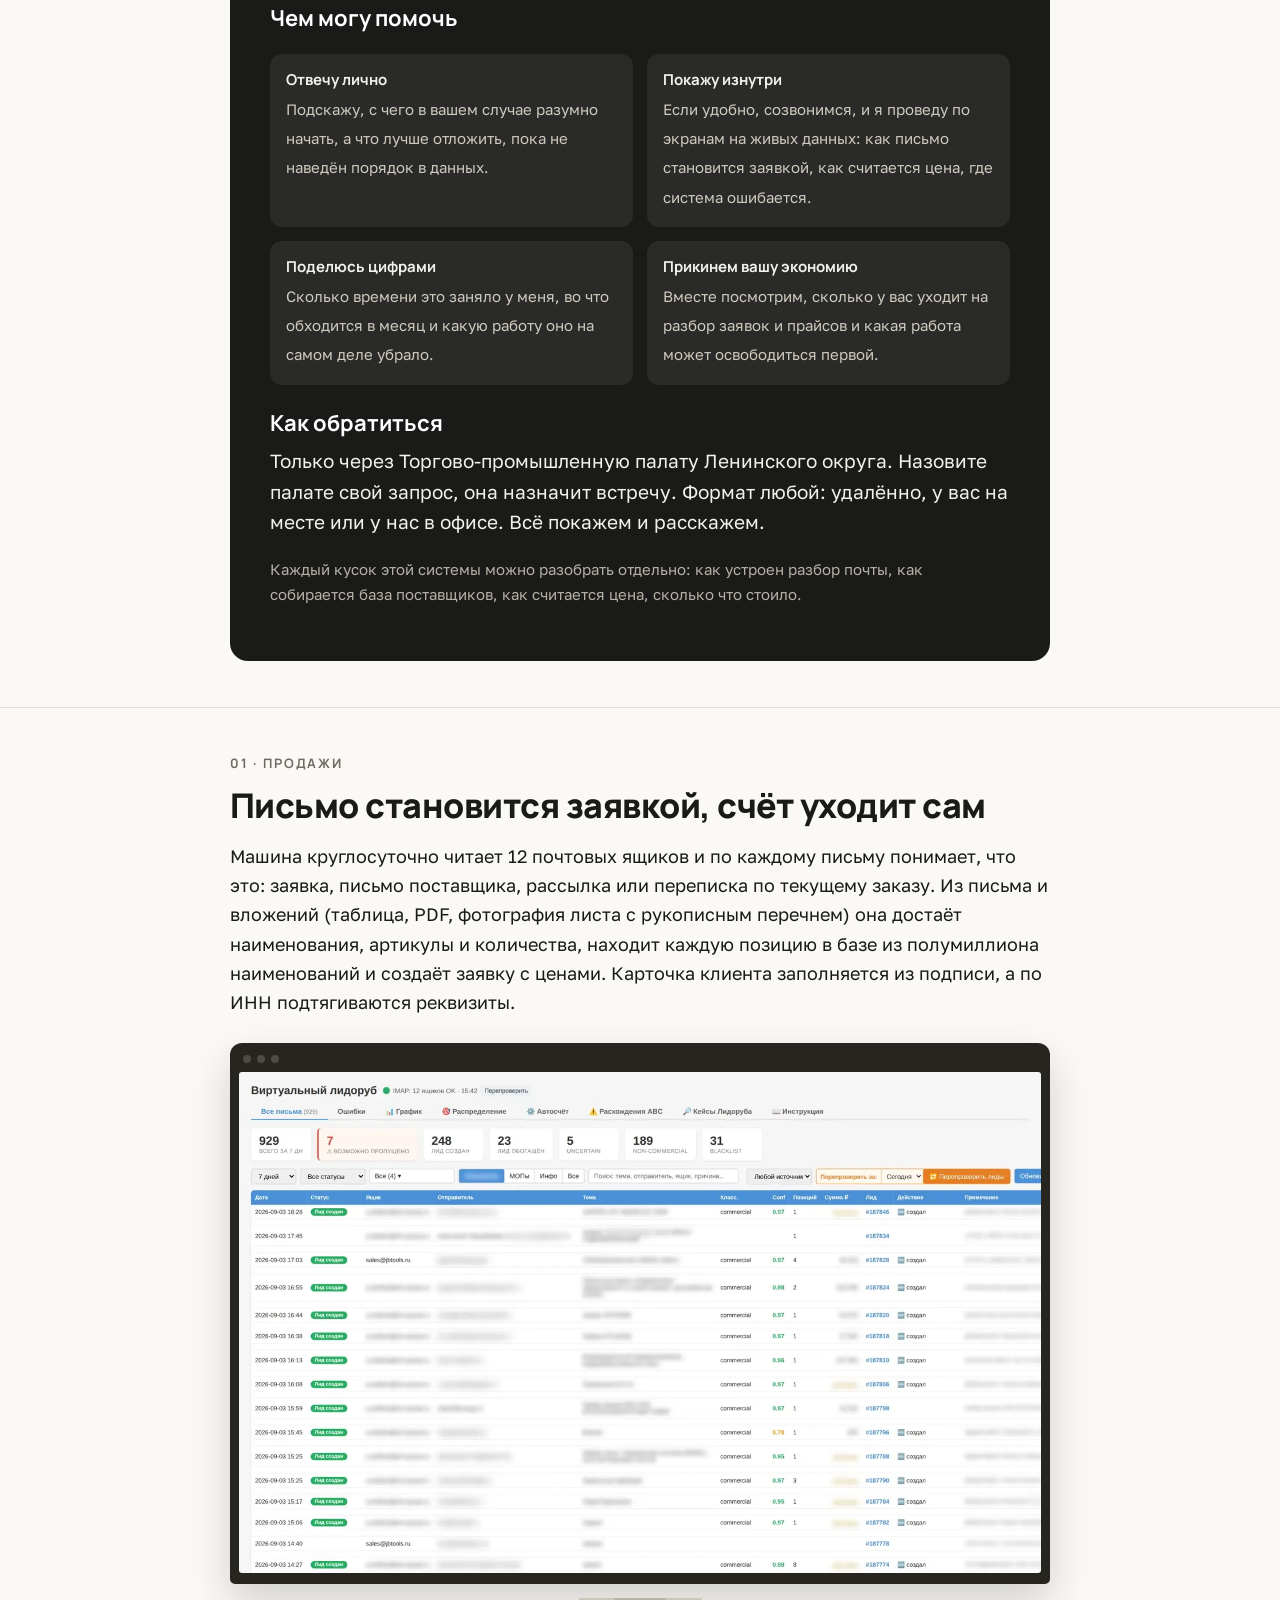
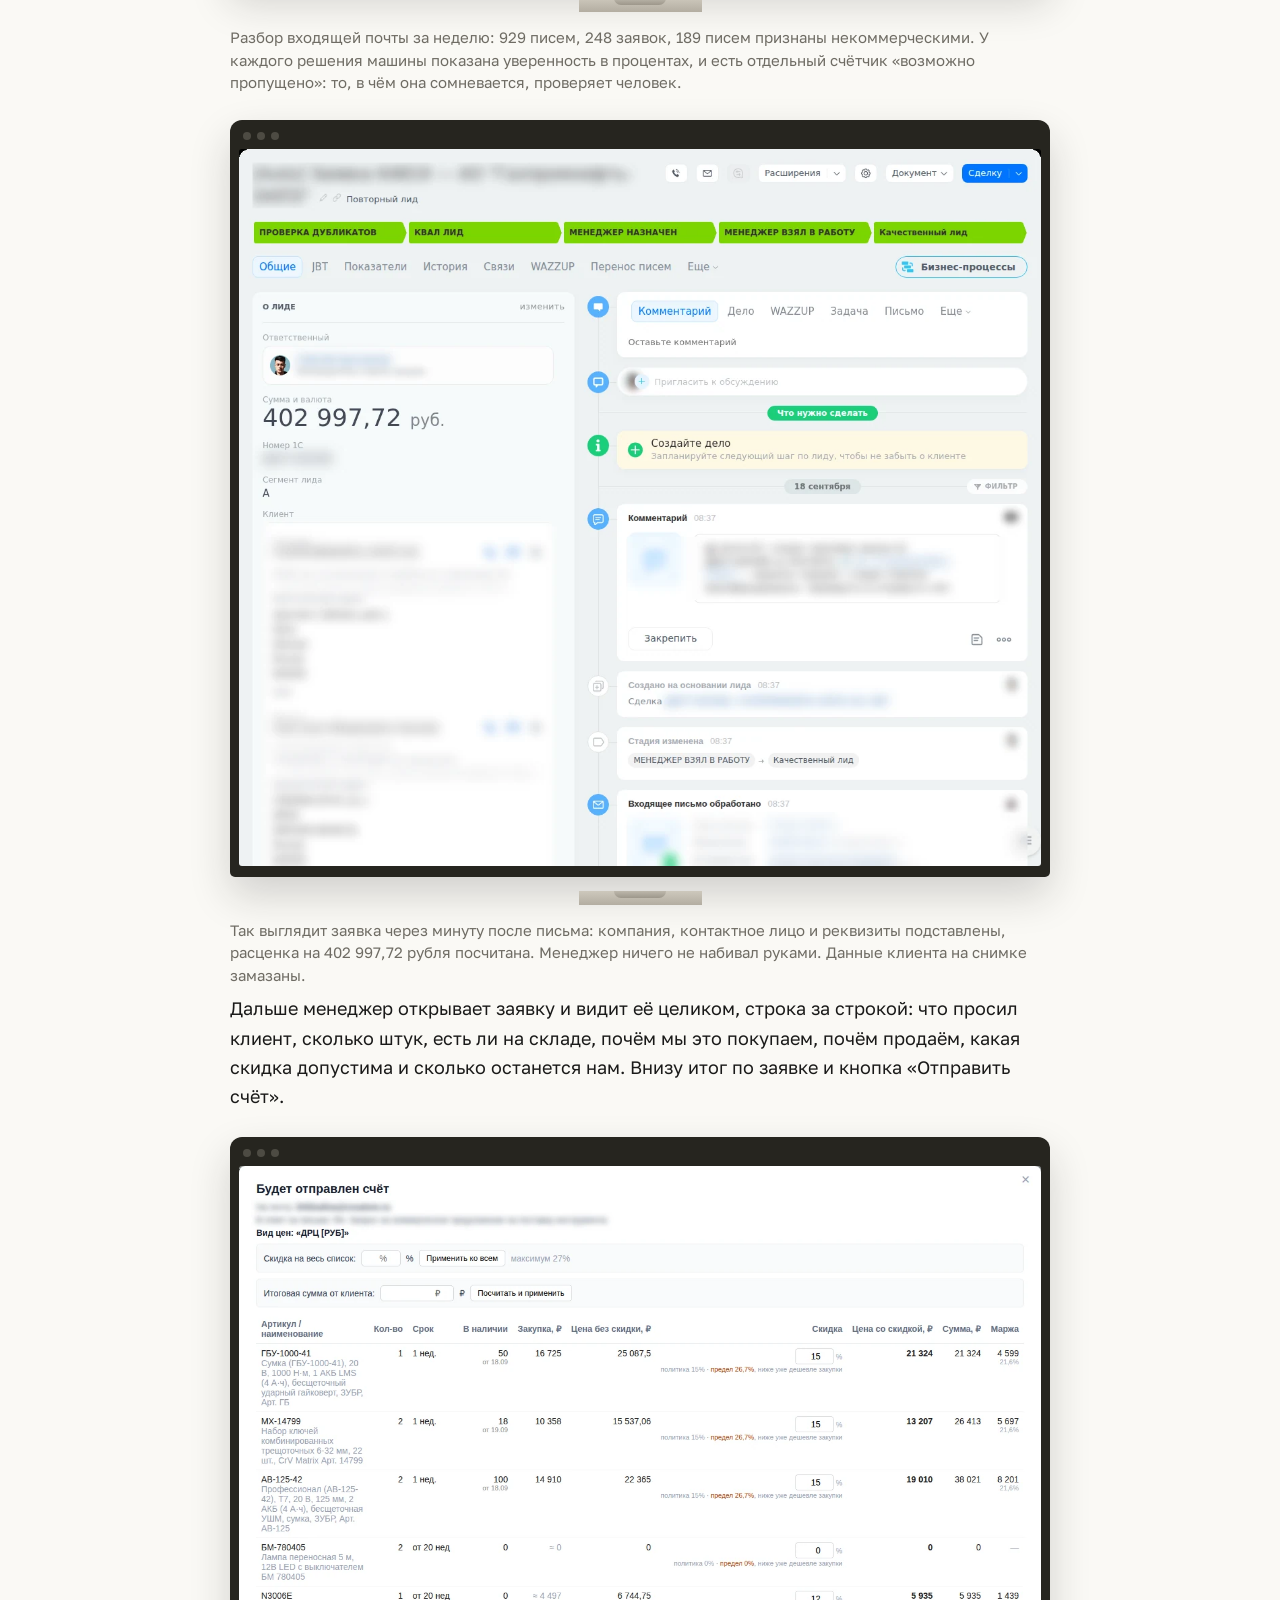
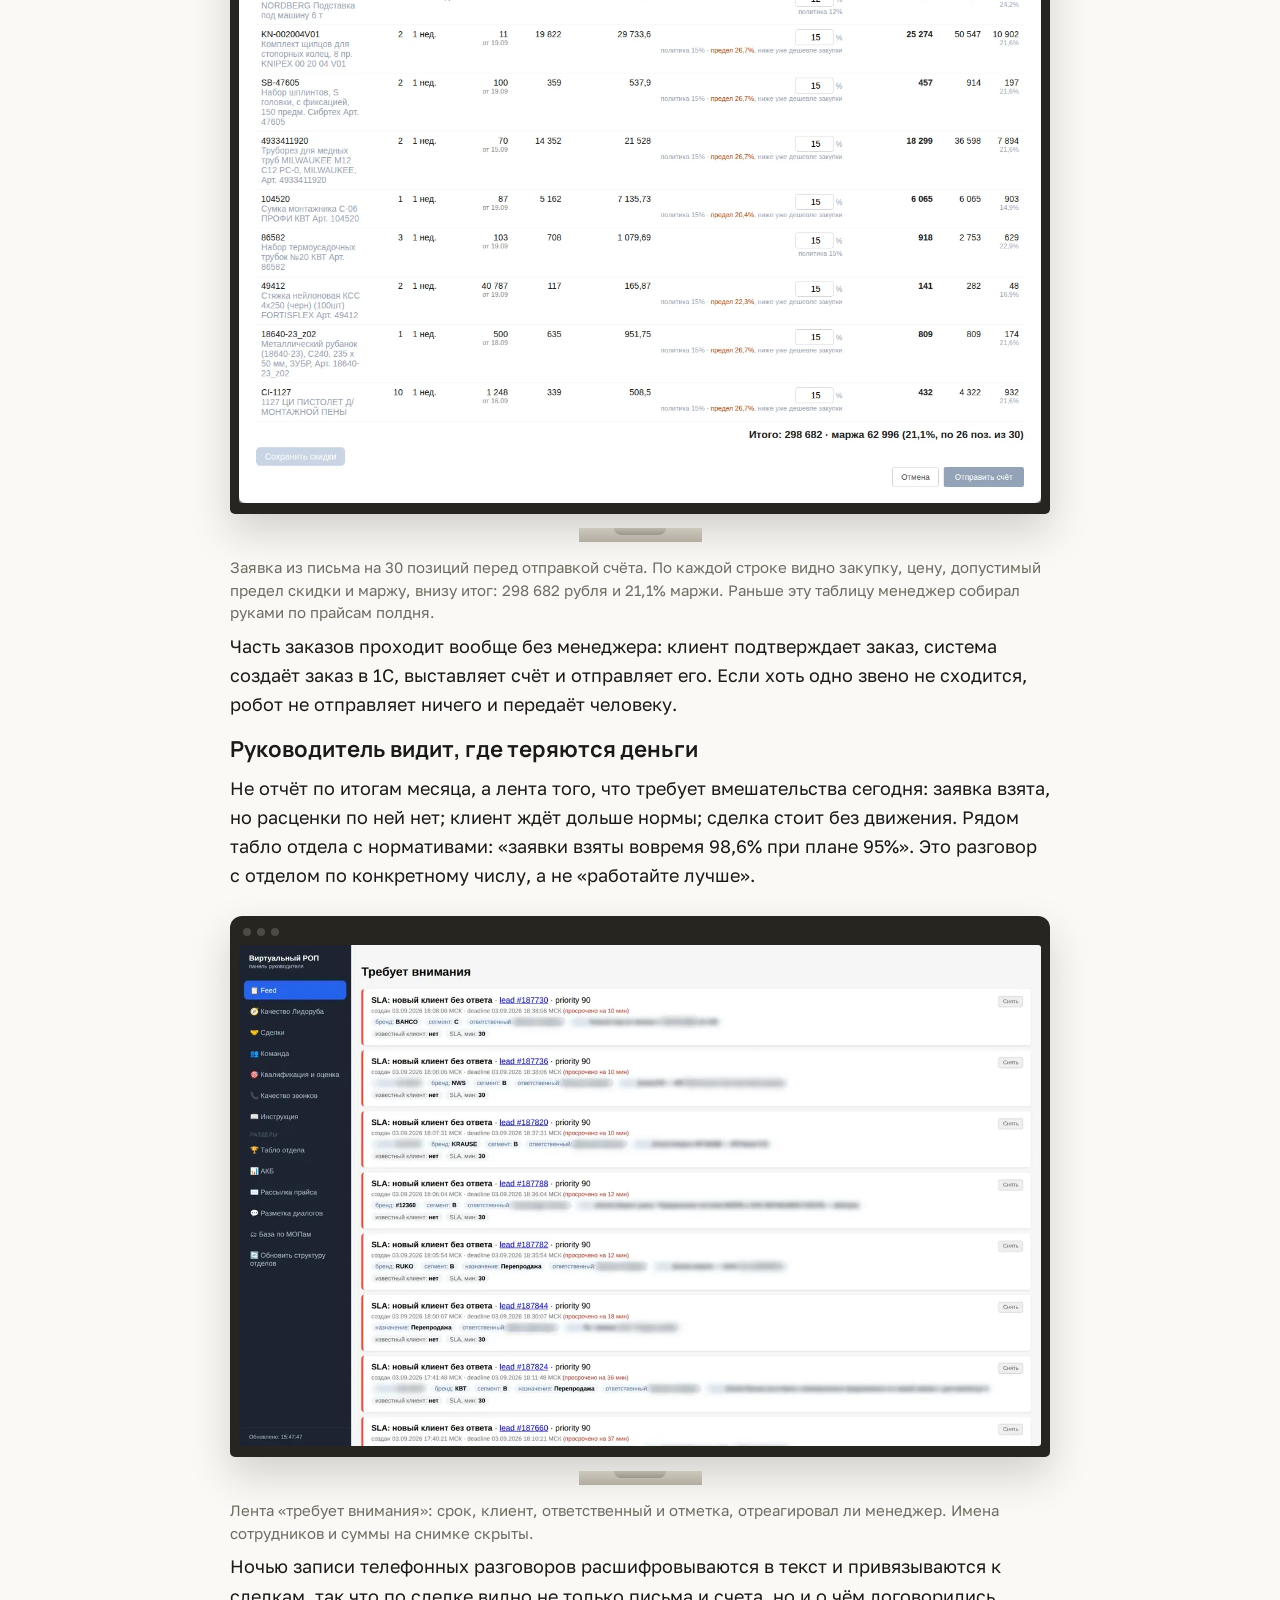
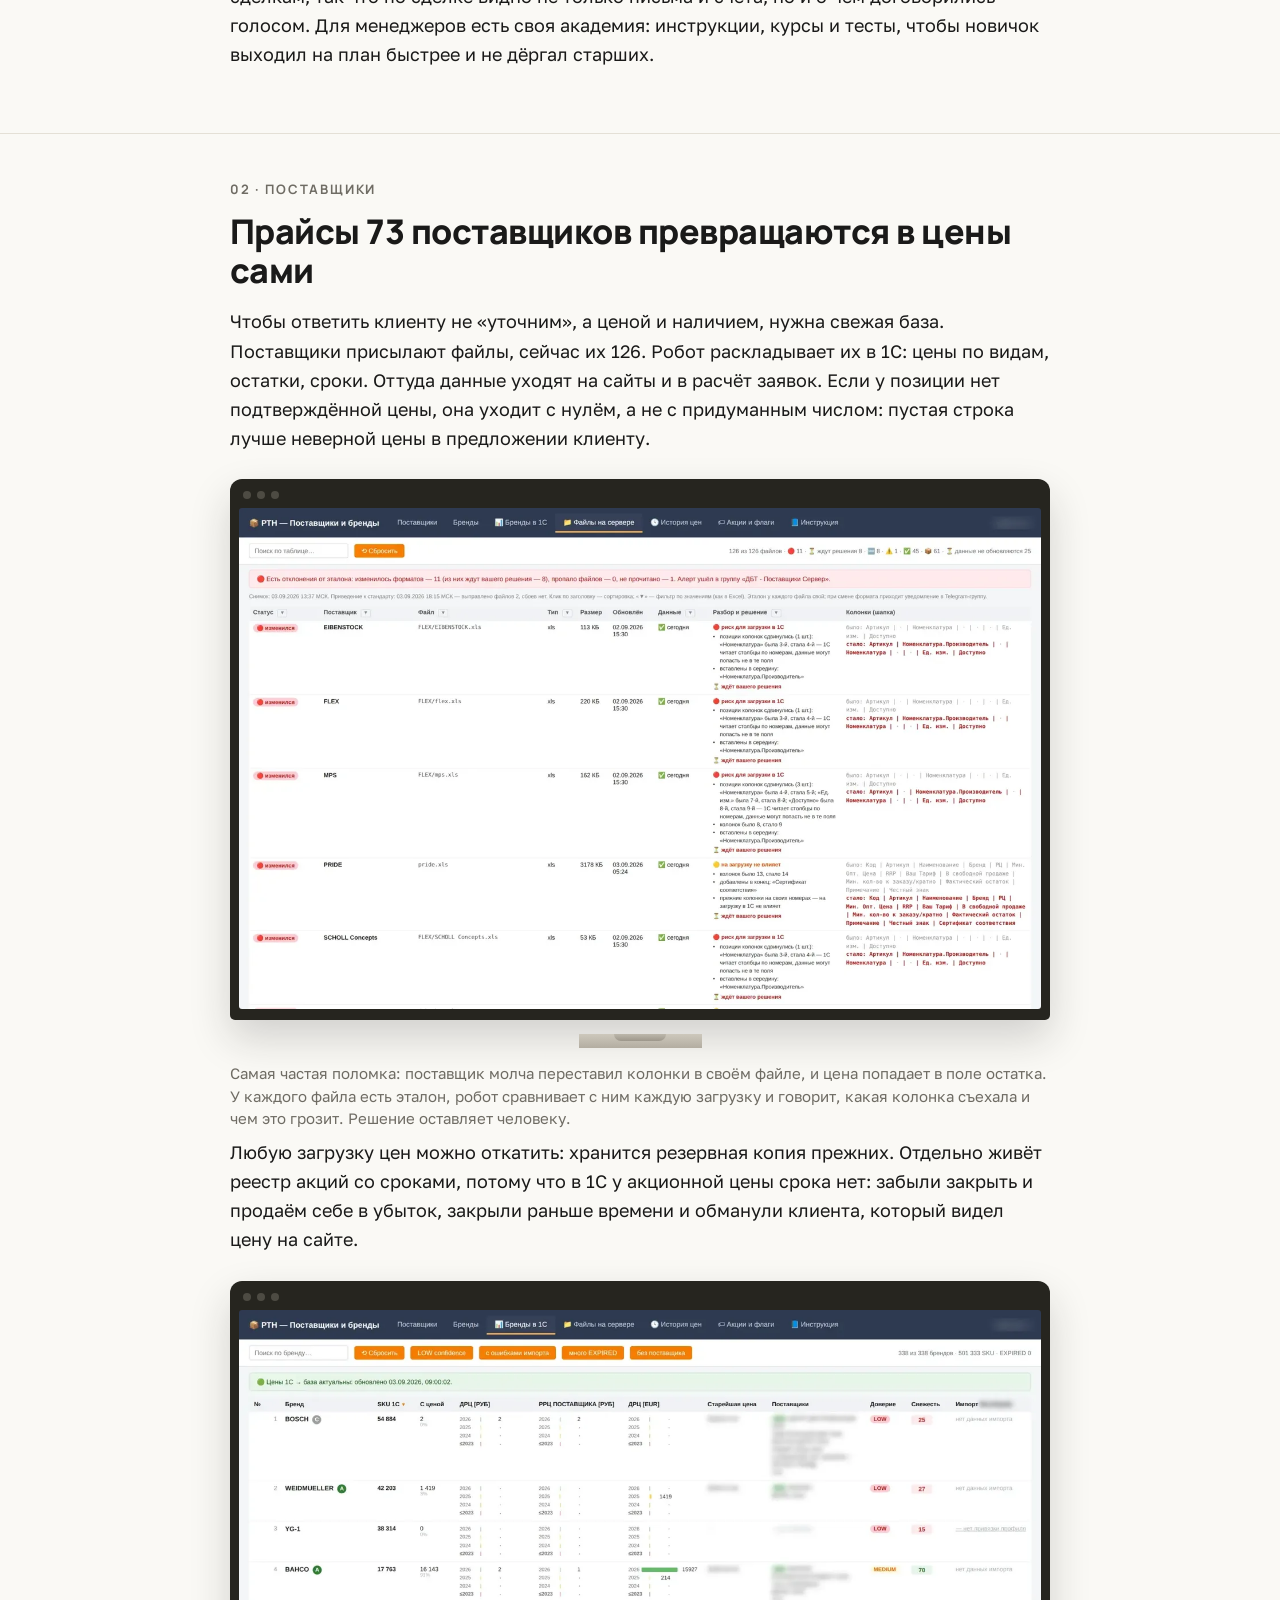
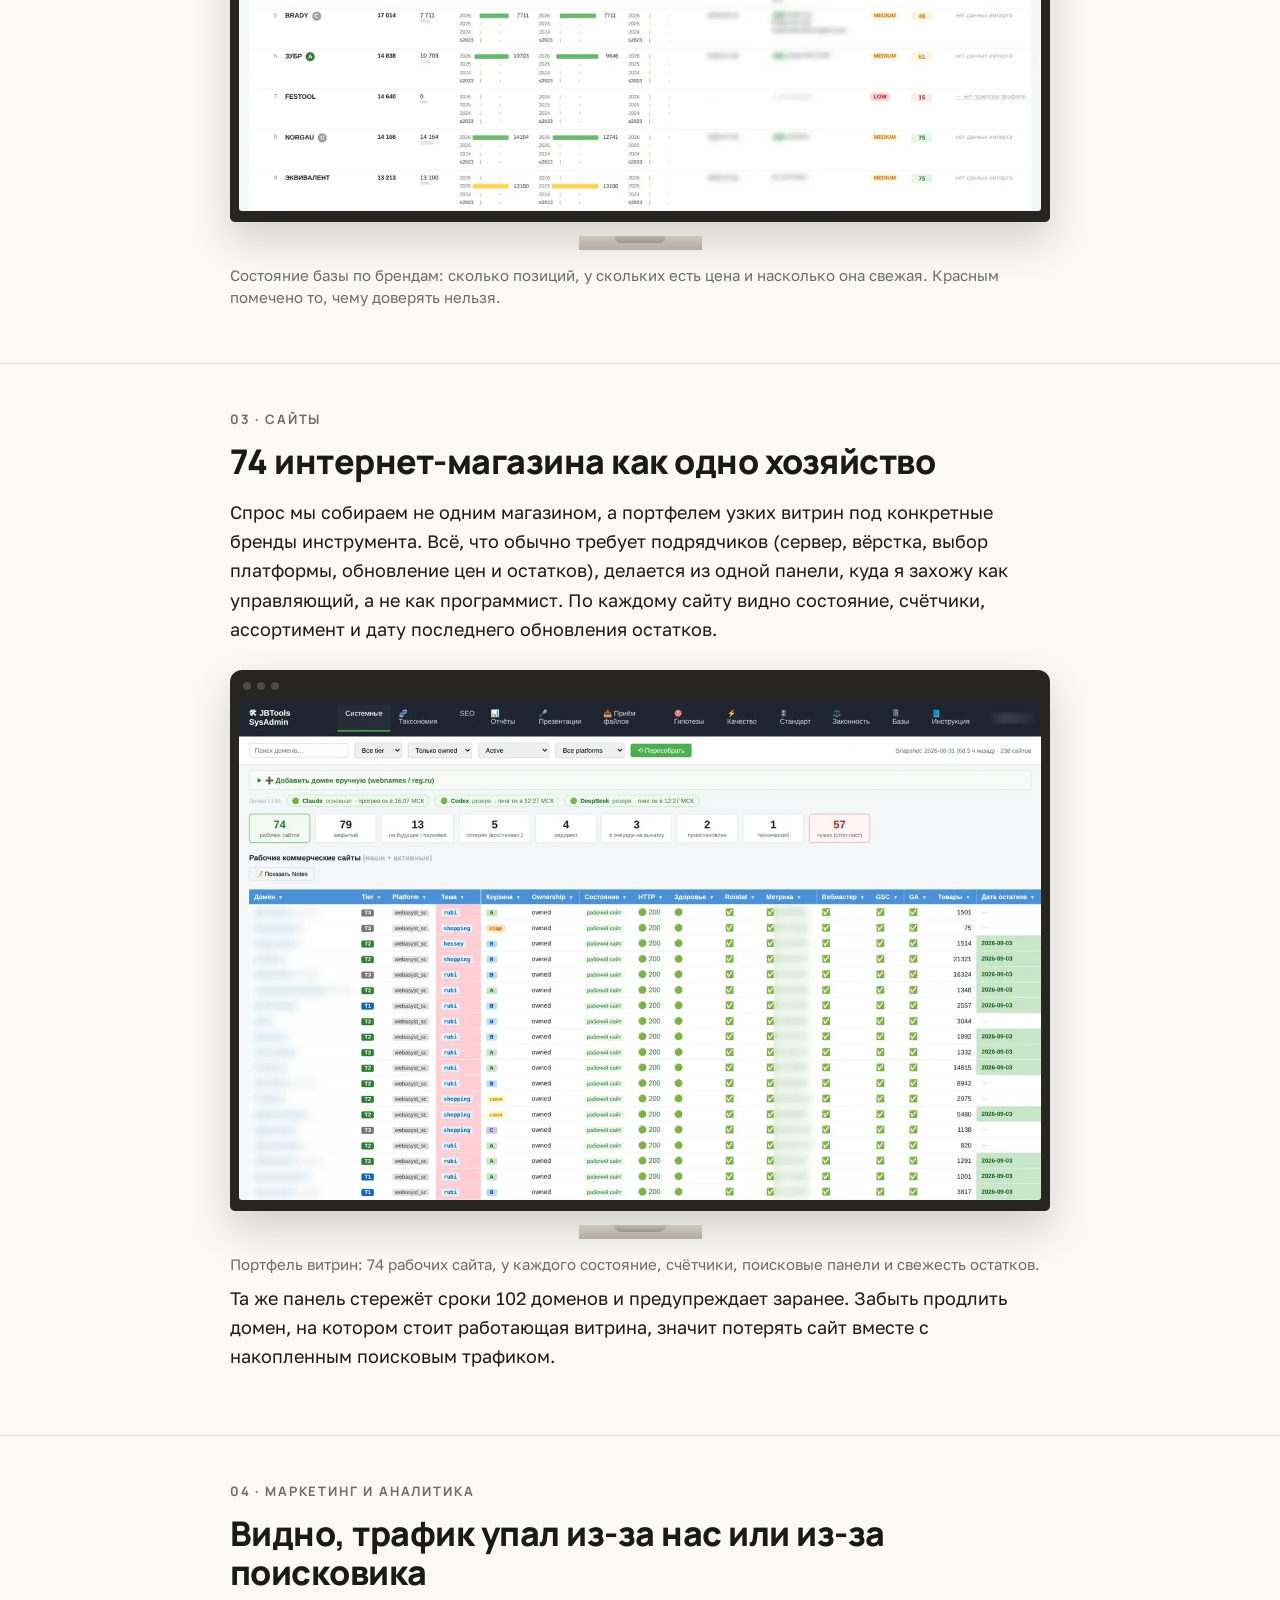
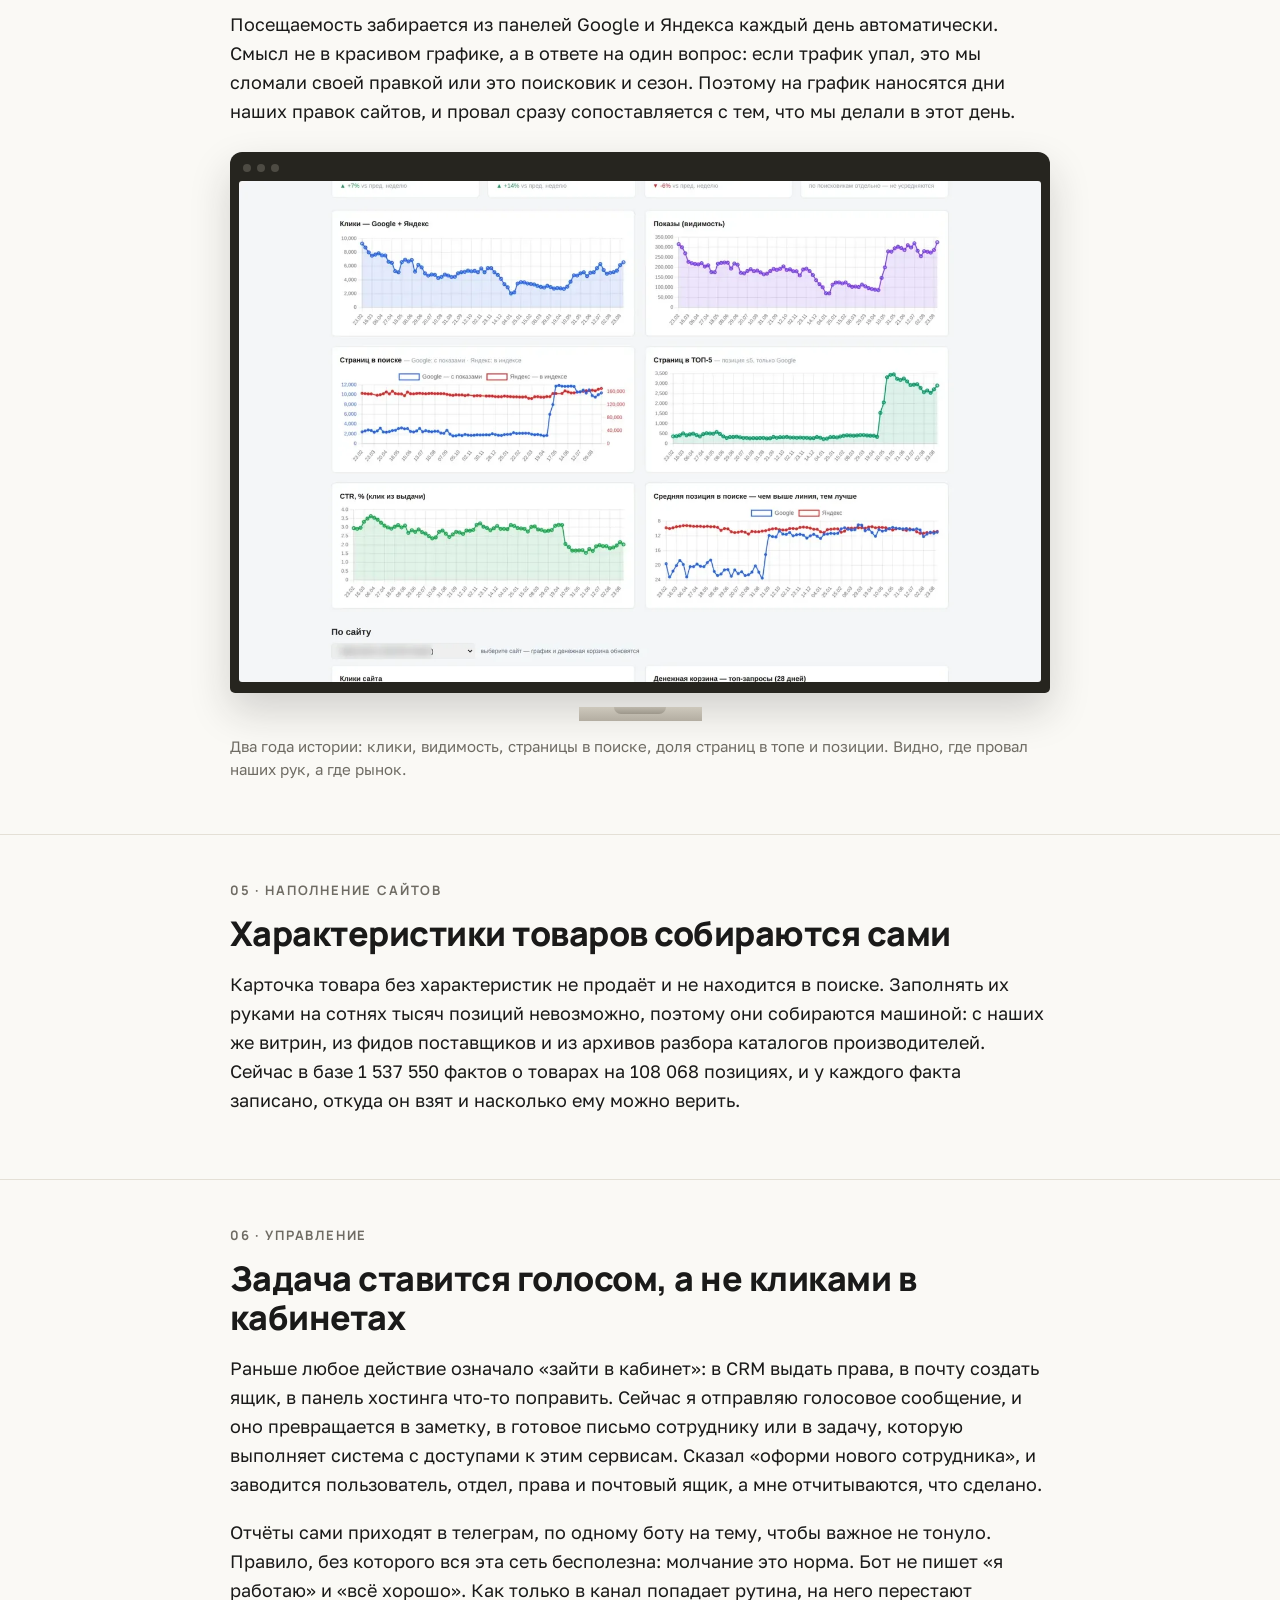
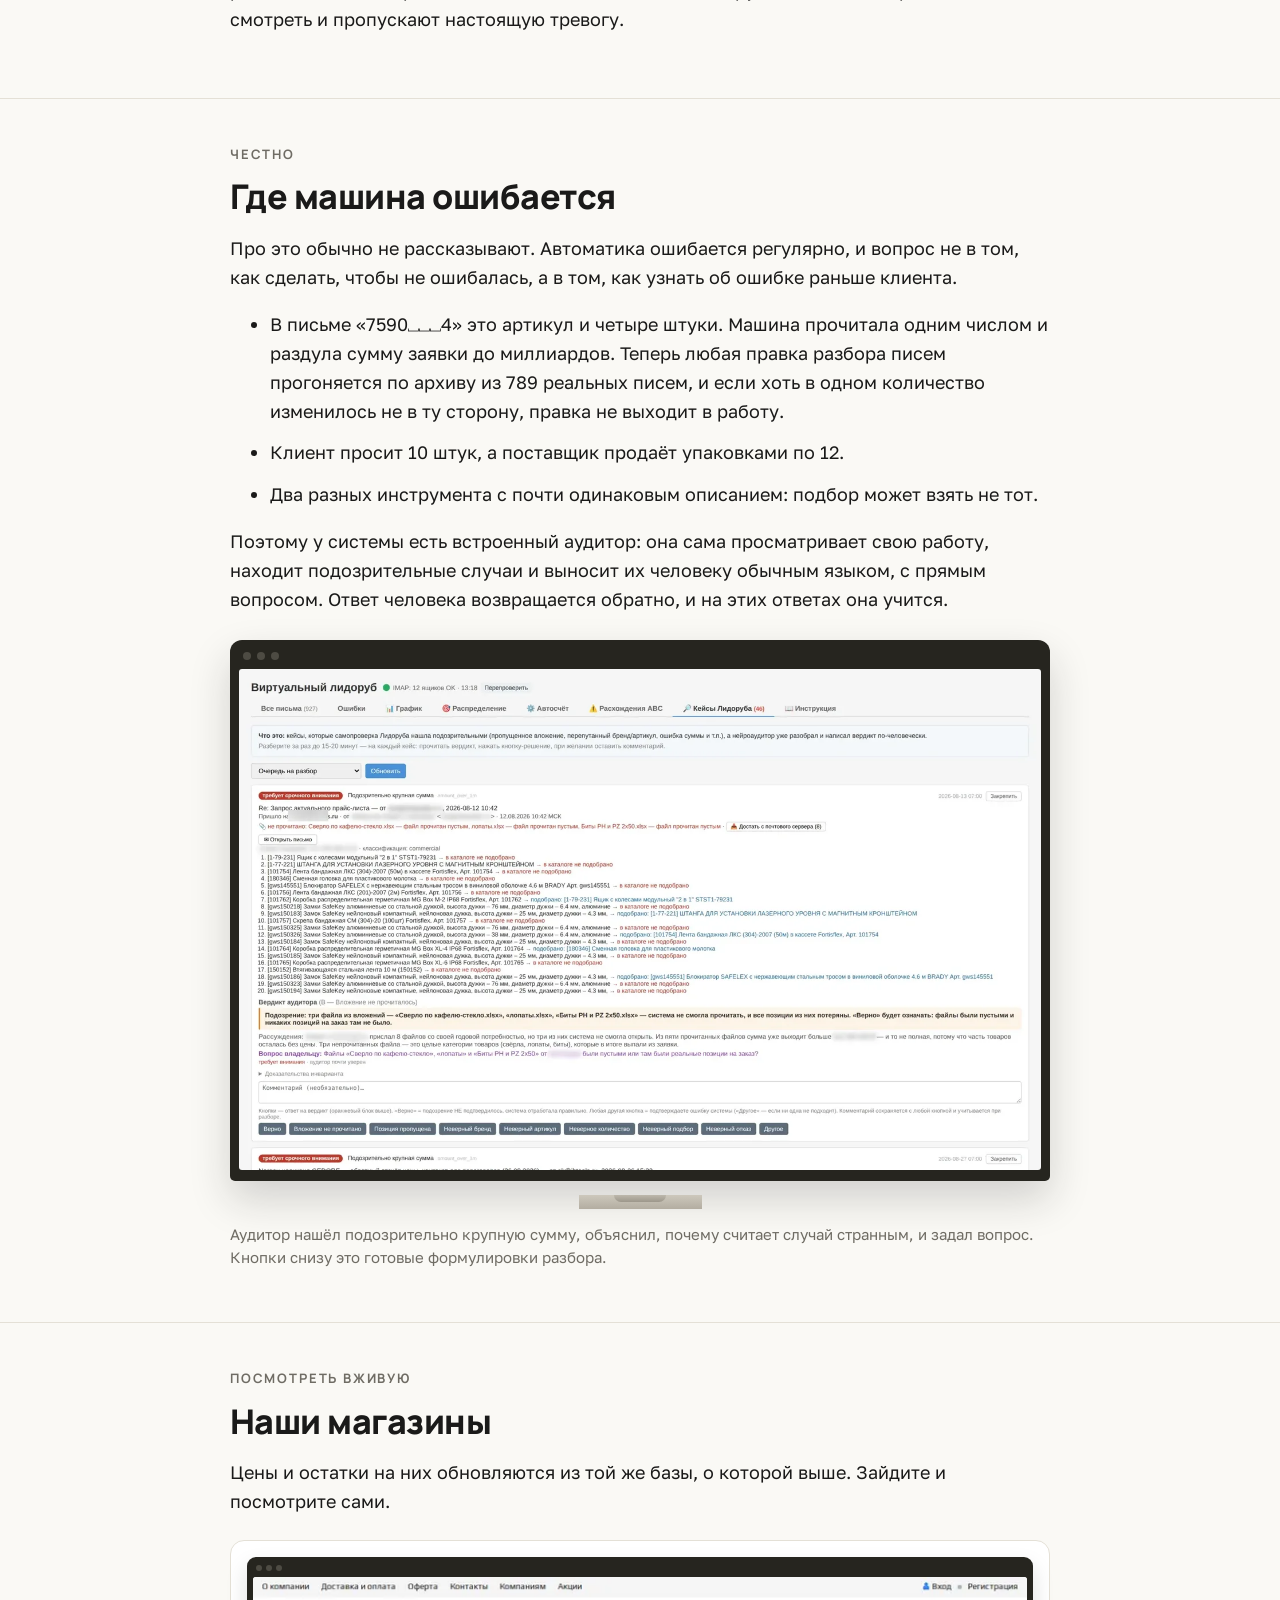
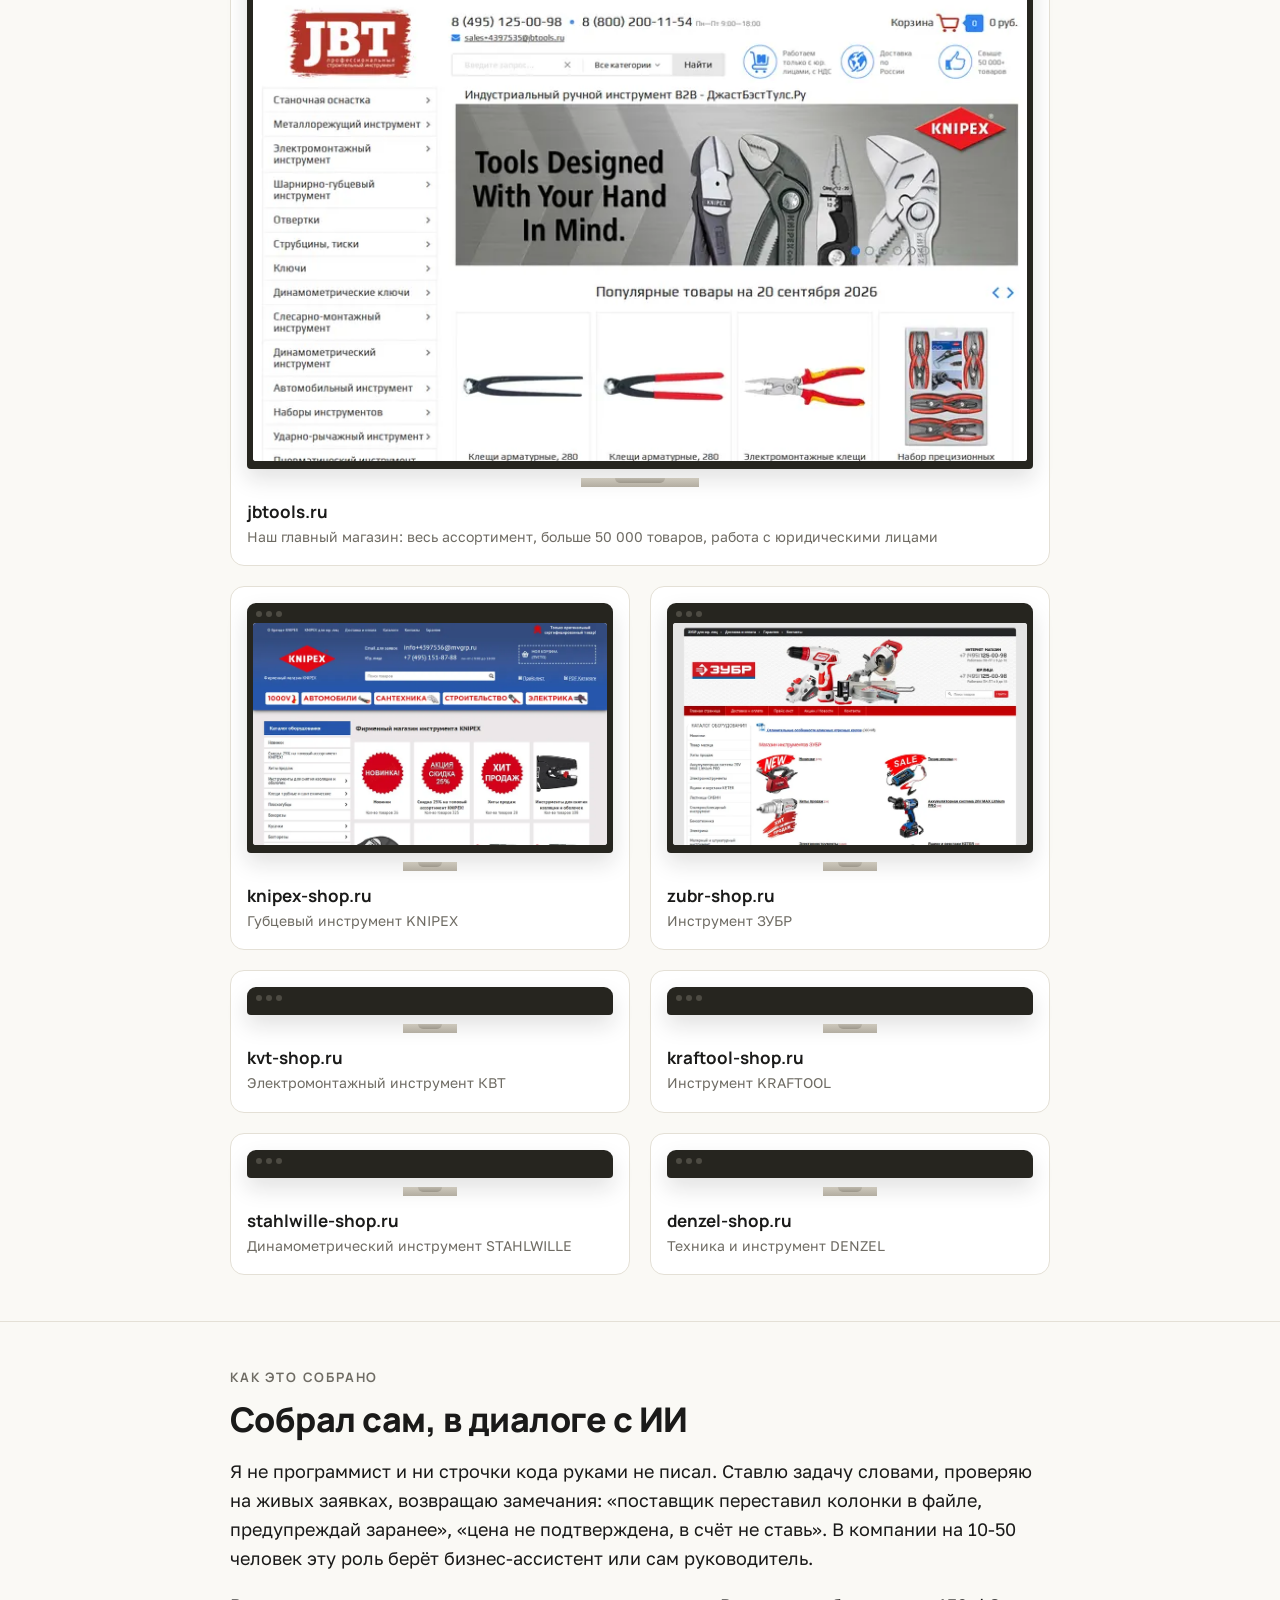
==== commit d347f3f8: "TPP: shire opisanie kompanii, porog vyruchki s poyasneniem, obrashchenie tolko cherez palatu" ====
--- a/tpp/index.html
+++ b/tpp/index.html
@@ -204,15 +204,18 @@
     <div class="offer">
       <span class="tag">Участникам встречи</span>
       <h2>Что из этого может подойти вашей компании</h2>
-      <p style="font-size:19px">Если после выступления появились вопросы, задайте их на встрече или после неё:
-      как это устроено, во что обошлось, с чего можно начать
-      и что пока работает не так, как хотелось бы.</p>
+      <p style="font-size:19px">Если после выступления появились вопросы, как это устроено, во что обошлось,
+      с чего можно начать и что пока работает не так, как хотелось бы, обращайтесь через
+      Торгово-промышленную палату Ленинского округа.</p>
       <h3 style="color:#fff; margin:26px 0 10px">Кому это может быть полезно</h3>
       <ul>
-        <li>Торгово-производственная компания: торгуете, производите или и то и другое, есть склад.</li>
-        <li>От 10 до 50 сотрудников, выручка примерно от 500 млн рублей в год.</li>
+        <li>Торговая или производственная компания: торгуете, производите или и то и другое. Есть склад,
+        закупки, логистика, и много повторяющихся процессов.</li>
+        <li>От 10 сотрудников. Самый большой эффект при выручке от 500 млн рублей в год. Ниже эффект тоже есть,
+        просто он меньше и обходится дешевле, но нагрузка на собственника выше: нет команды для внедрения.</li>
         <li>Заявки приходят почтой, и разбирают их живые люди.</li>
-        <li>Есть 1С и поставщики, чьи прайсы кто-то руками перекладывает в базу.</li>
+        <li>Есть поставщики со своими прайсами, собственная себестоимость и наценка, расчёт логистики и доставки.</li>
+        <li>Есть внутренние процедуры, отчёты и цели, и в них работают люди.</li>
       </ul>
       <h3 style="color:#fff; margin:26px 0 10px">Чем могу помочь</h3>
       <div class="grid">
@@ -225,6 +228,10 @@
         <div class="cell"><b>Прикинем вашу экономию</b><span>Вместе посмотрим, сколько у вас уходит на разбор заявок
         и прайсов и какая работа может освободиться первой.</span></div>
       </div>
+      <h3 style="color:#fff; margin:26px 0 10px">Как обратиться</h3>
+      <p style="font-size:19px">Только через Торгово-промышленную палату Ленинского округа. Назовите палате свой
+      запрос, она назначит встречу. Формат любой: удалённо, у вас на месте или у нас в офисе. Всё покажем
+      и расскажем.</p>
       <p class="note">Каждый кусок этой системы можно разобрать отдельно:
       как устроен разбор почты, как собирается база поставщиков, как считается цена, сколько что стоило.</p>
     </div>
@@ -471,7 +478,7 @@
         <div class="cell"><b>Отдел кадров</b></div>
         <div class="cell"><b>Академия обучения сотрудников</b></div>
       </div>
-      <p style="font-size:17px; color:#b6b1a6">Об экскурсии можно договориться на встрече.</p>
+      <p style="font-size:17px; color:#b6b1a6">Об экскурсии договариваемся через Торгово-промышленную палату Ленинского округа.</p>
     </div>
   </div>
 </section>
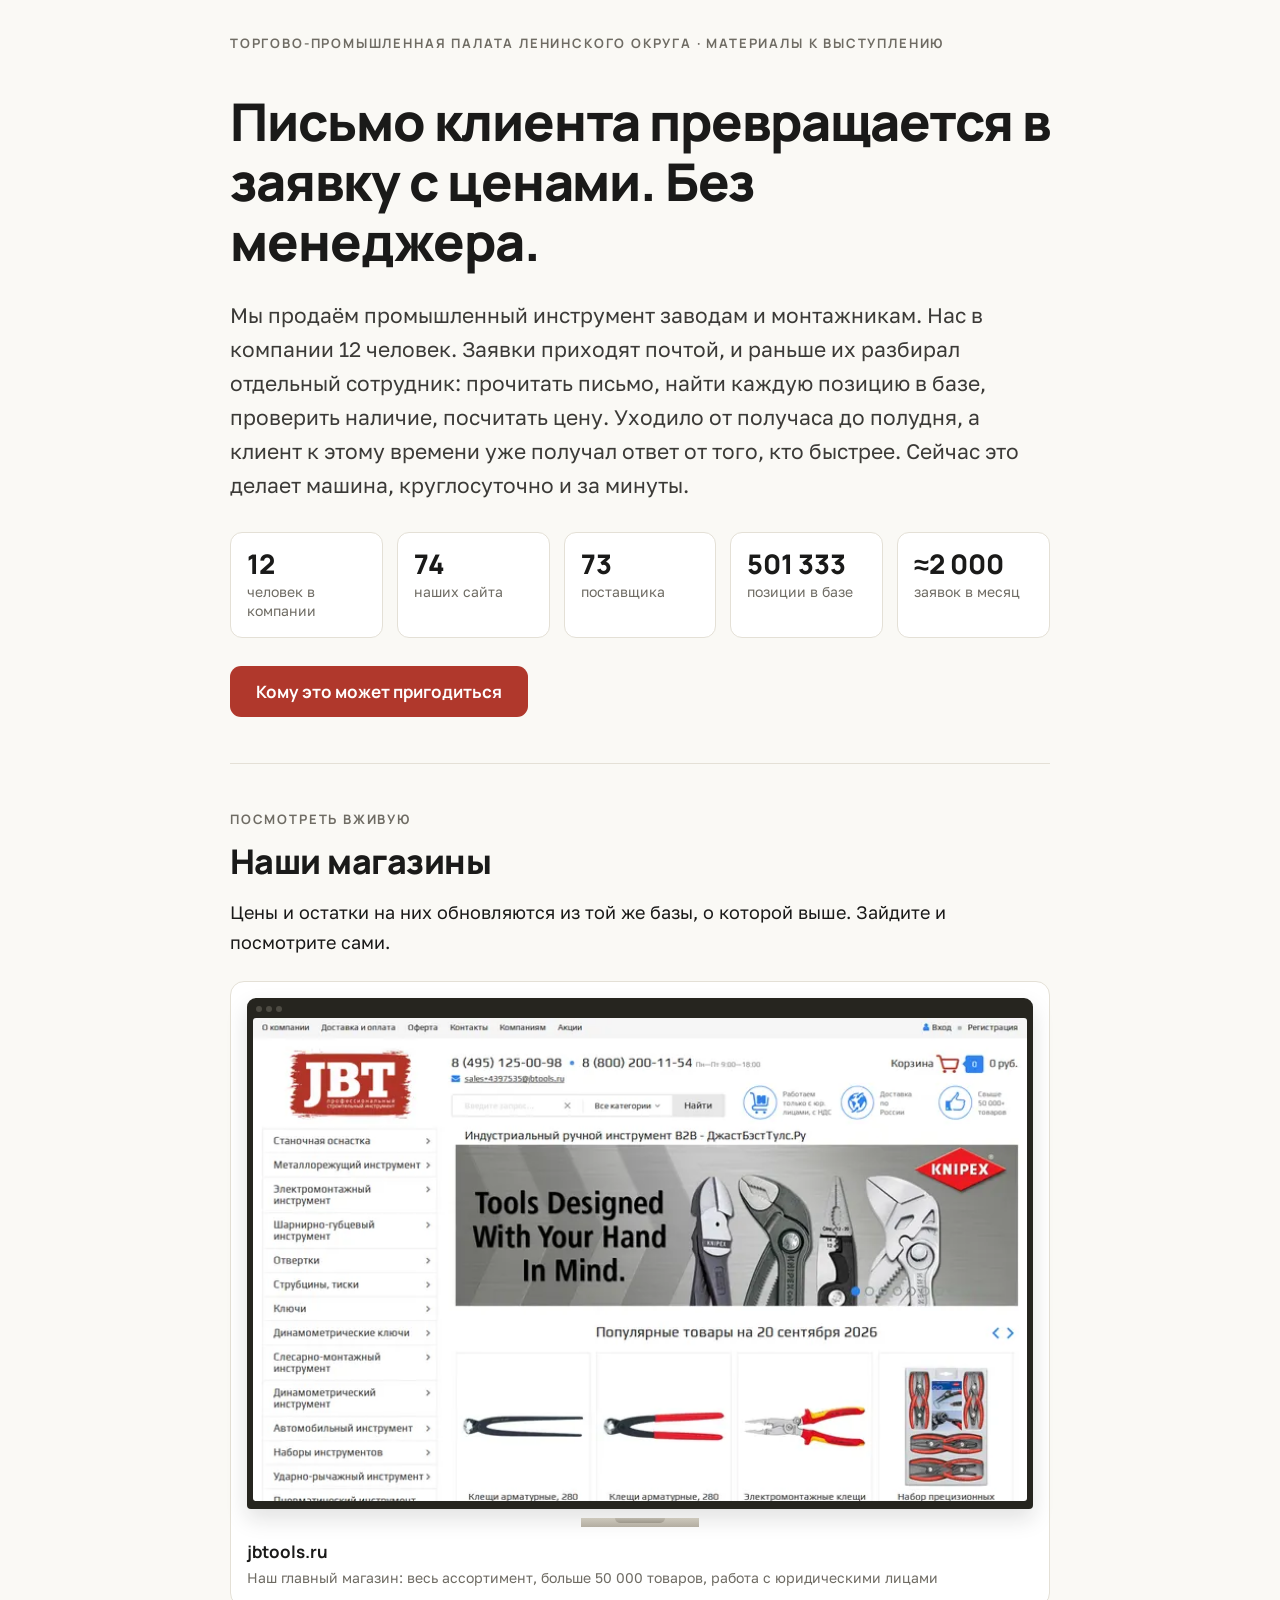
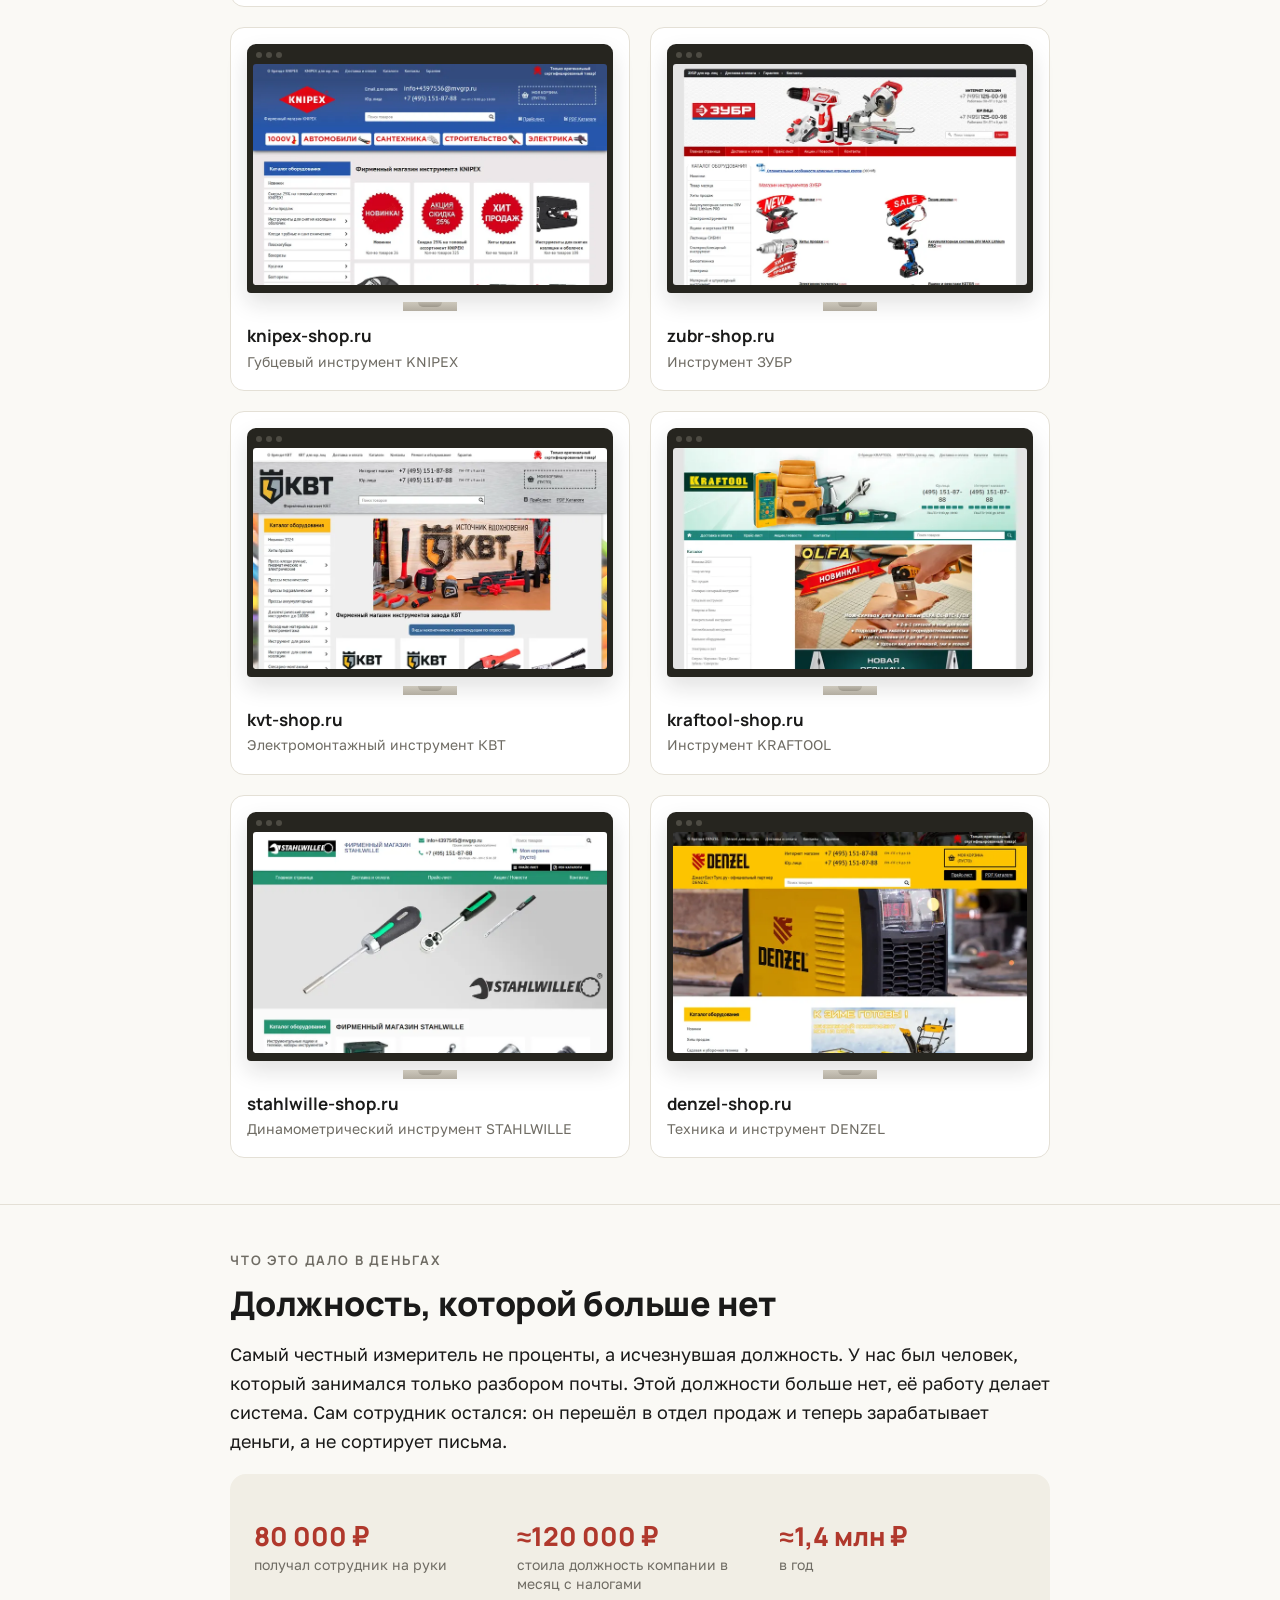
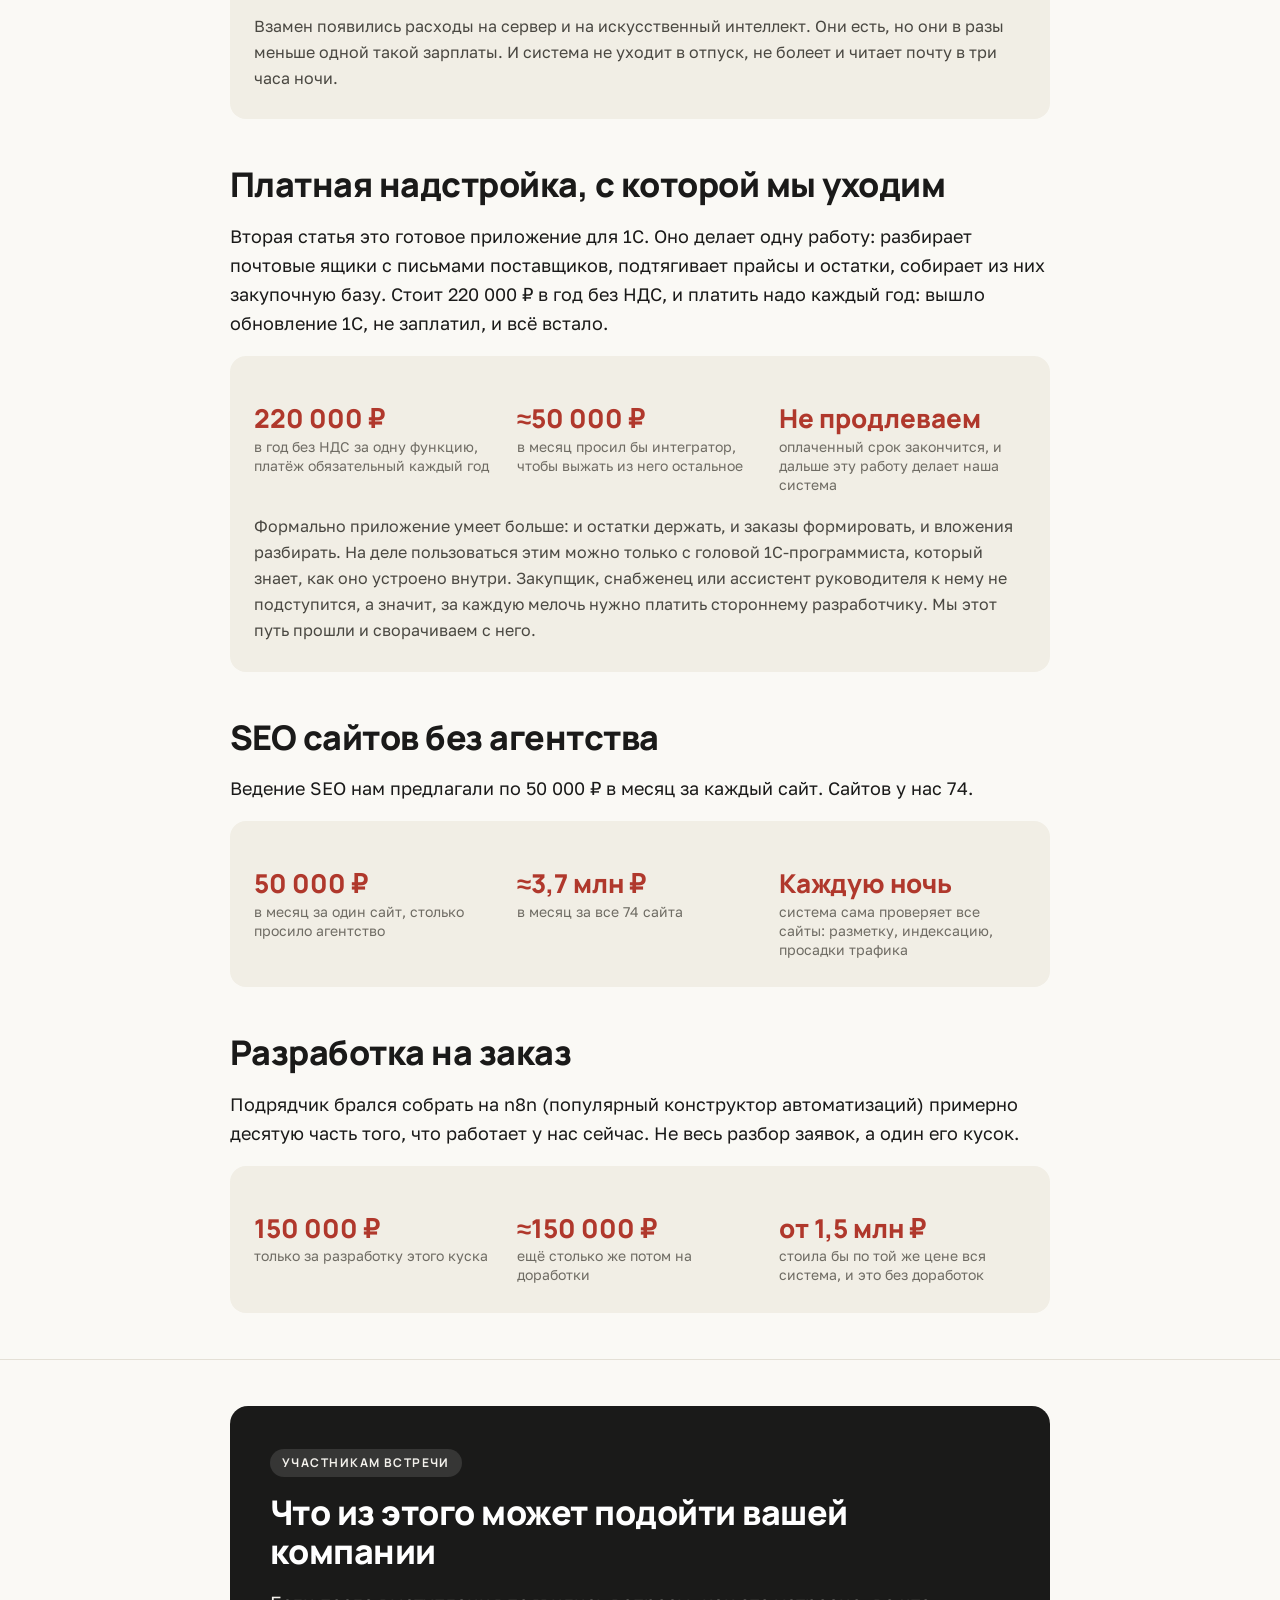
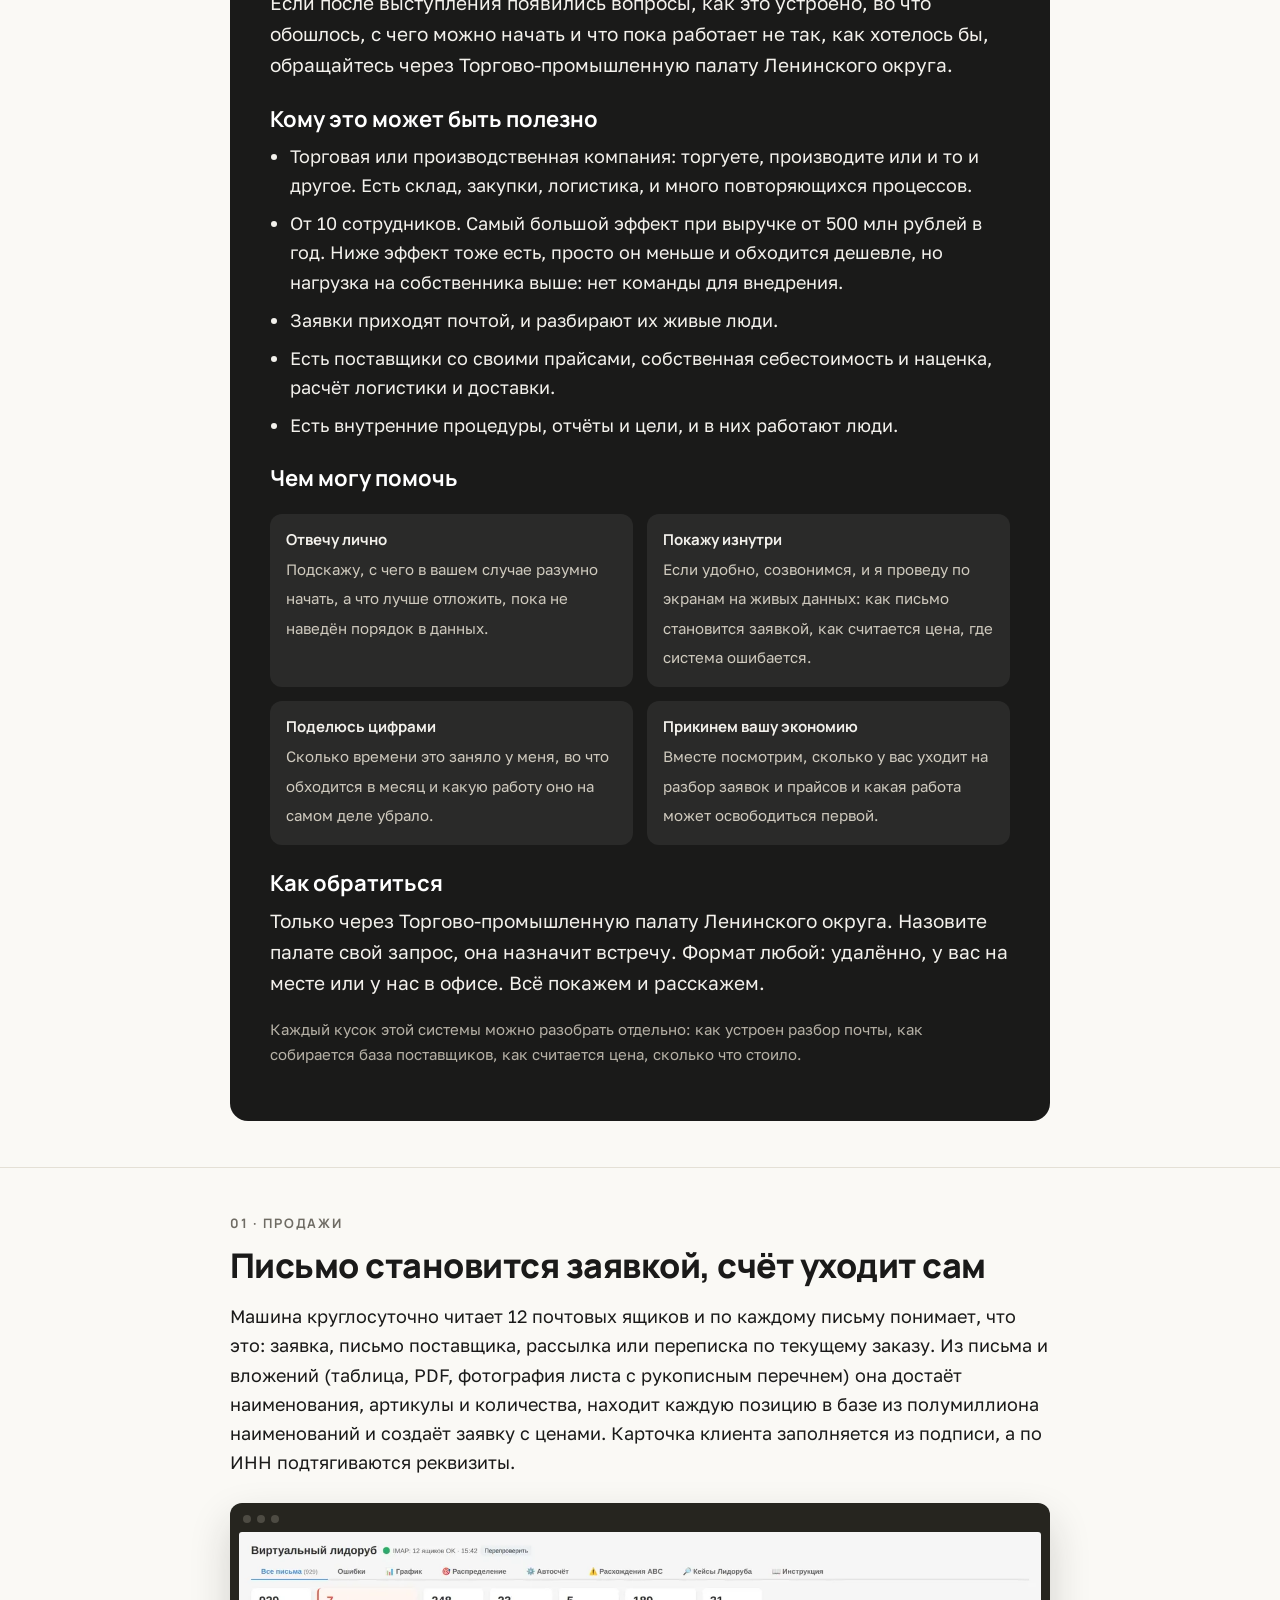
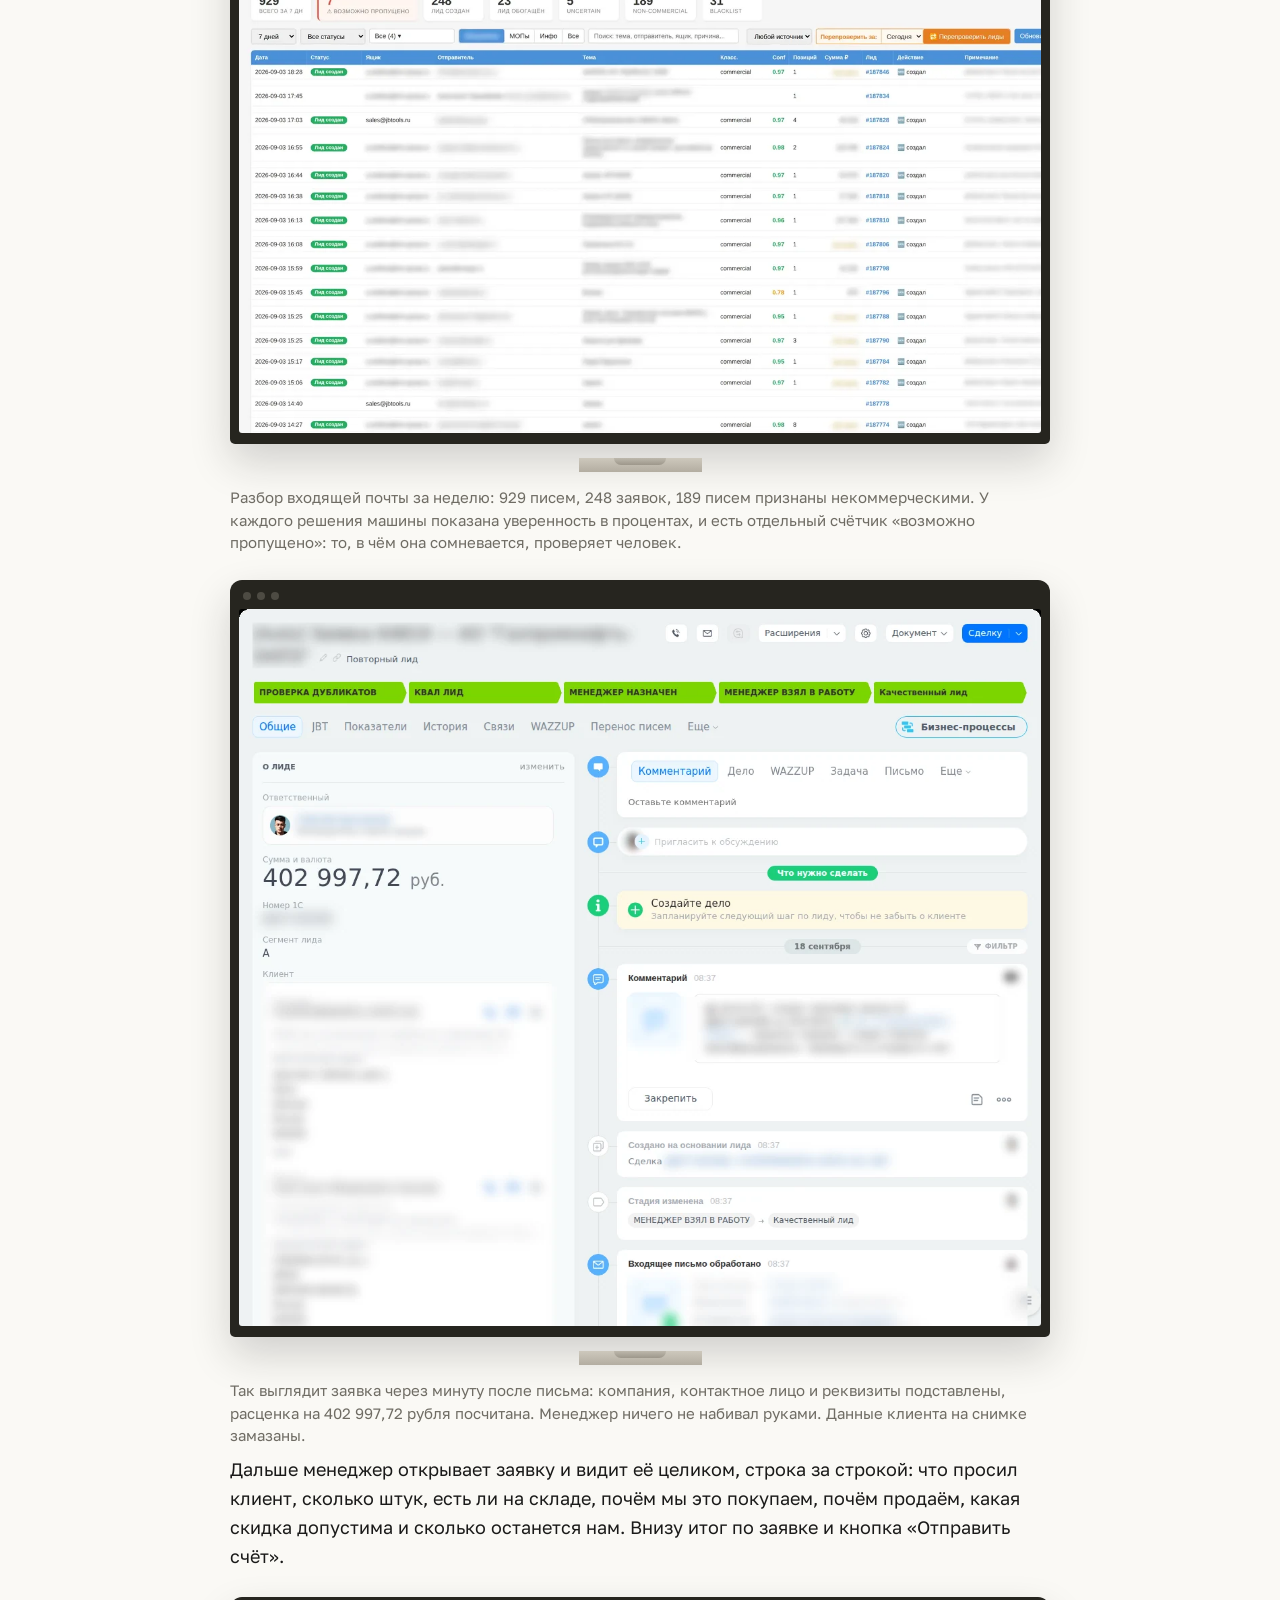
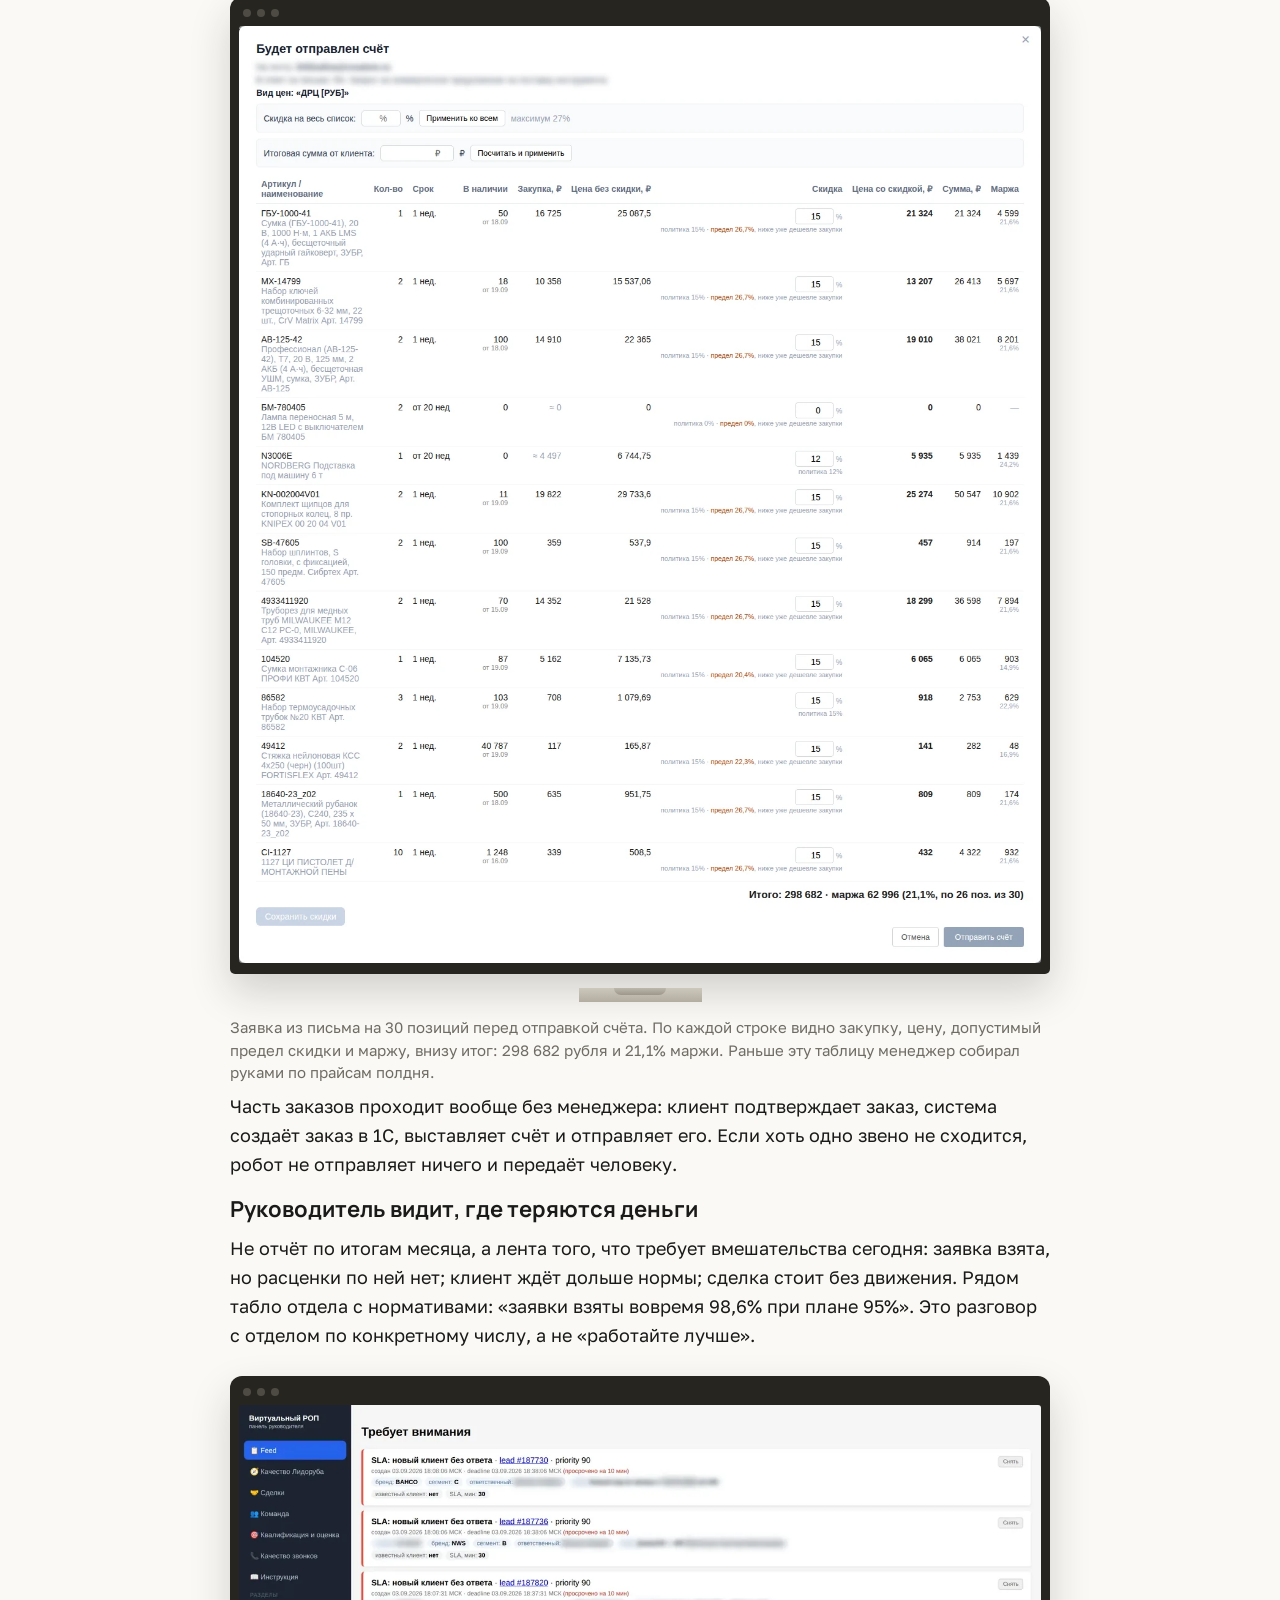
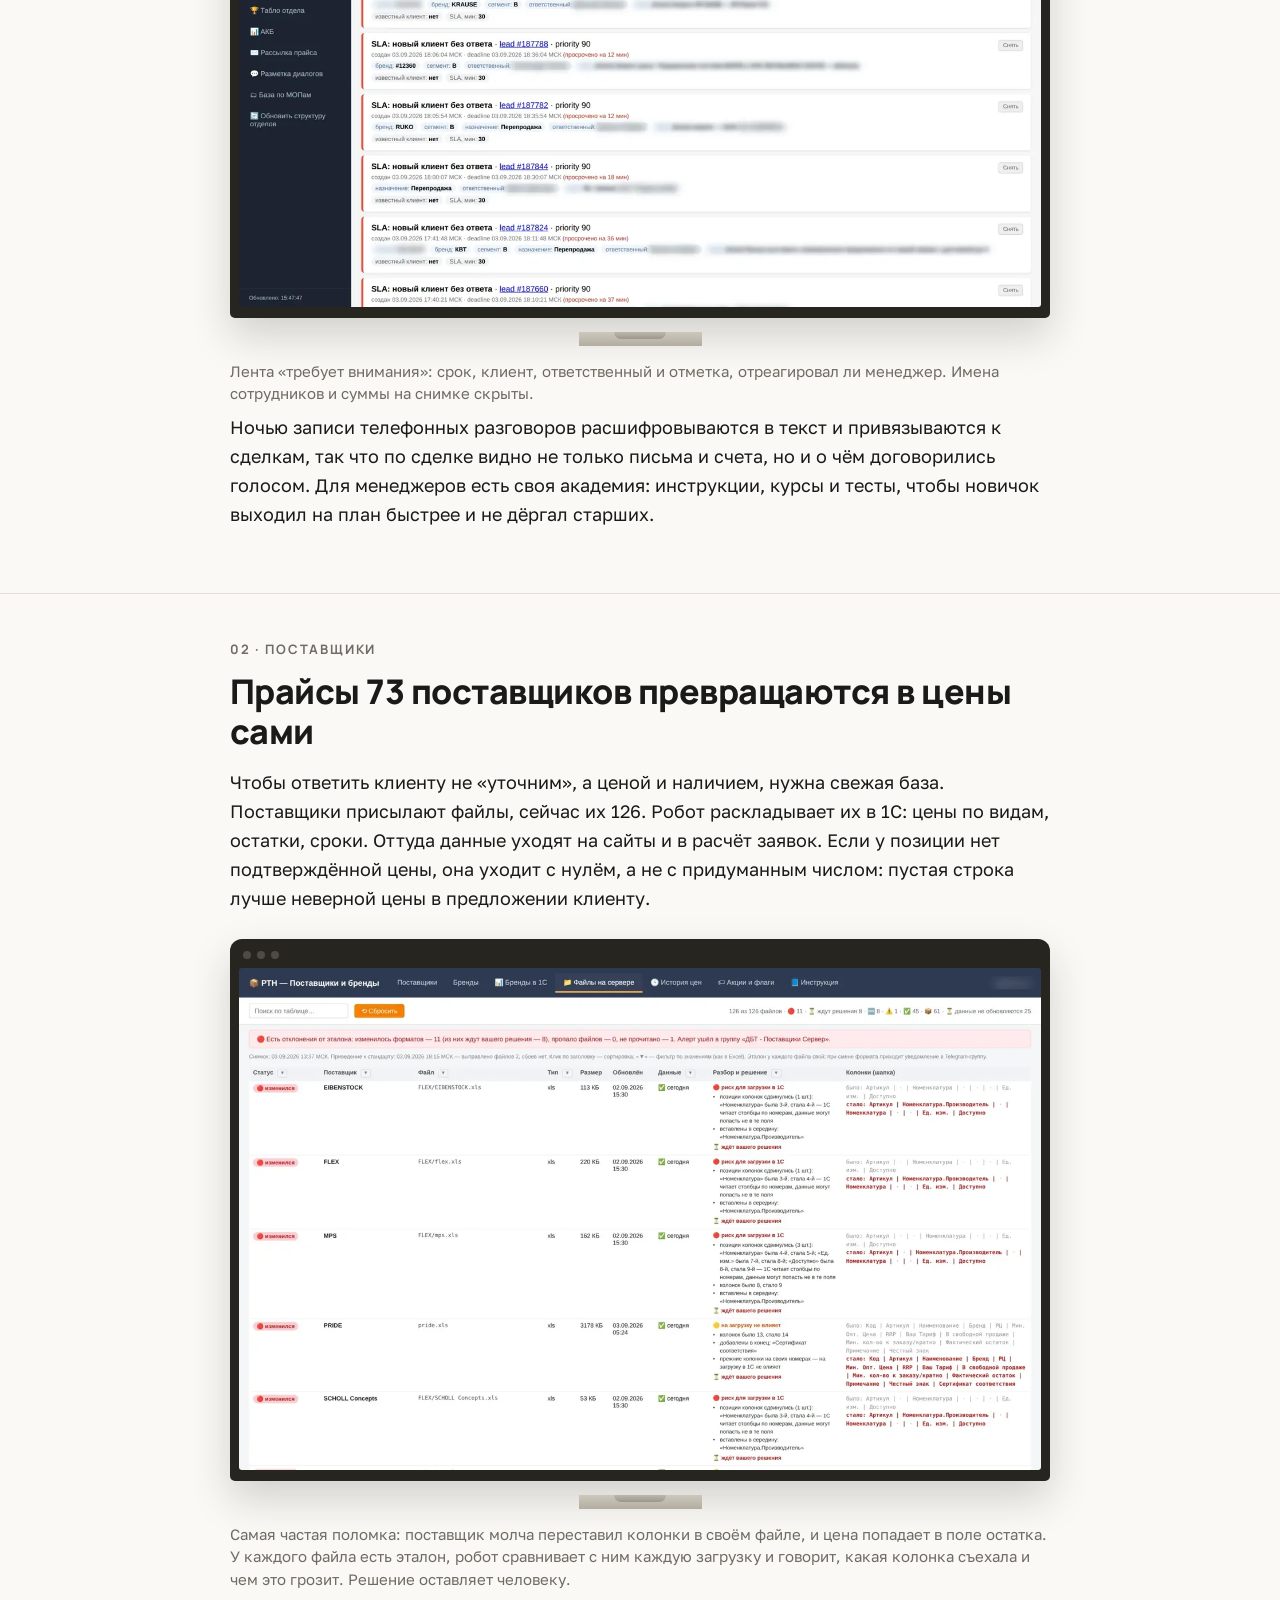
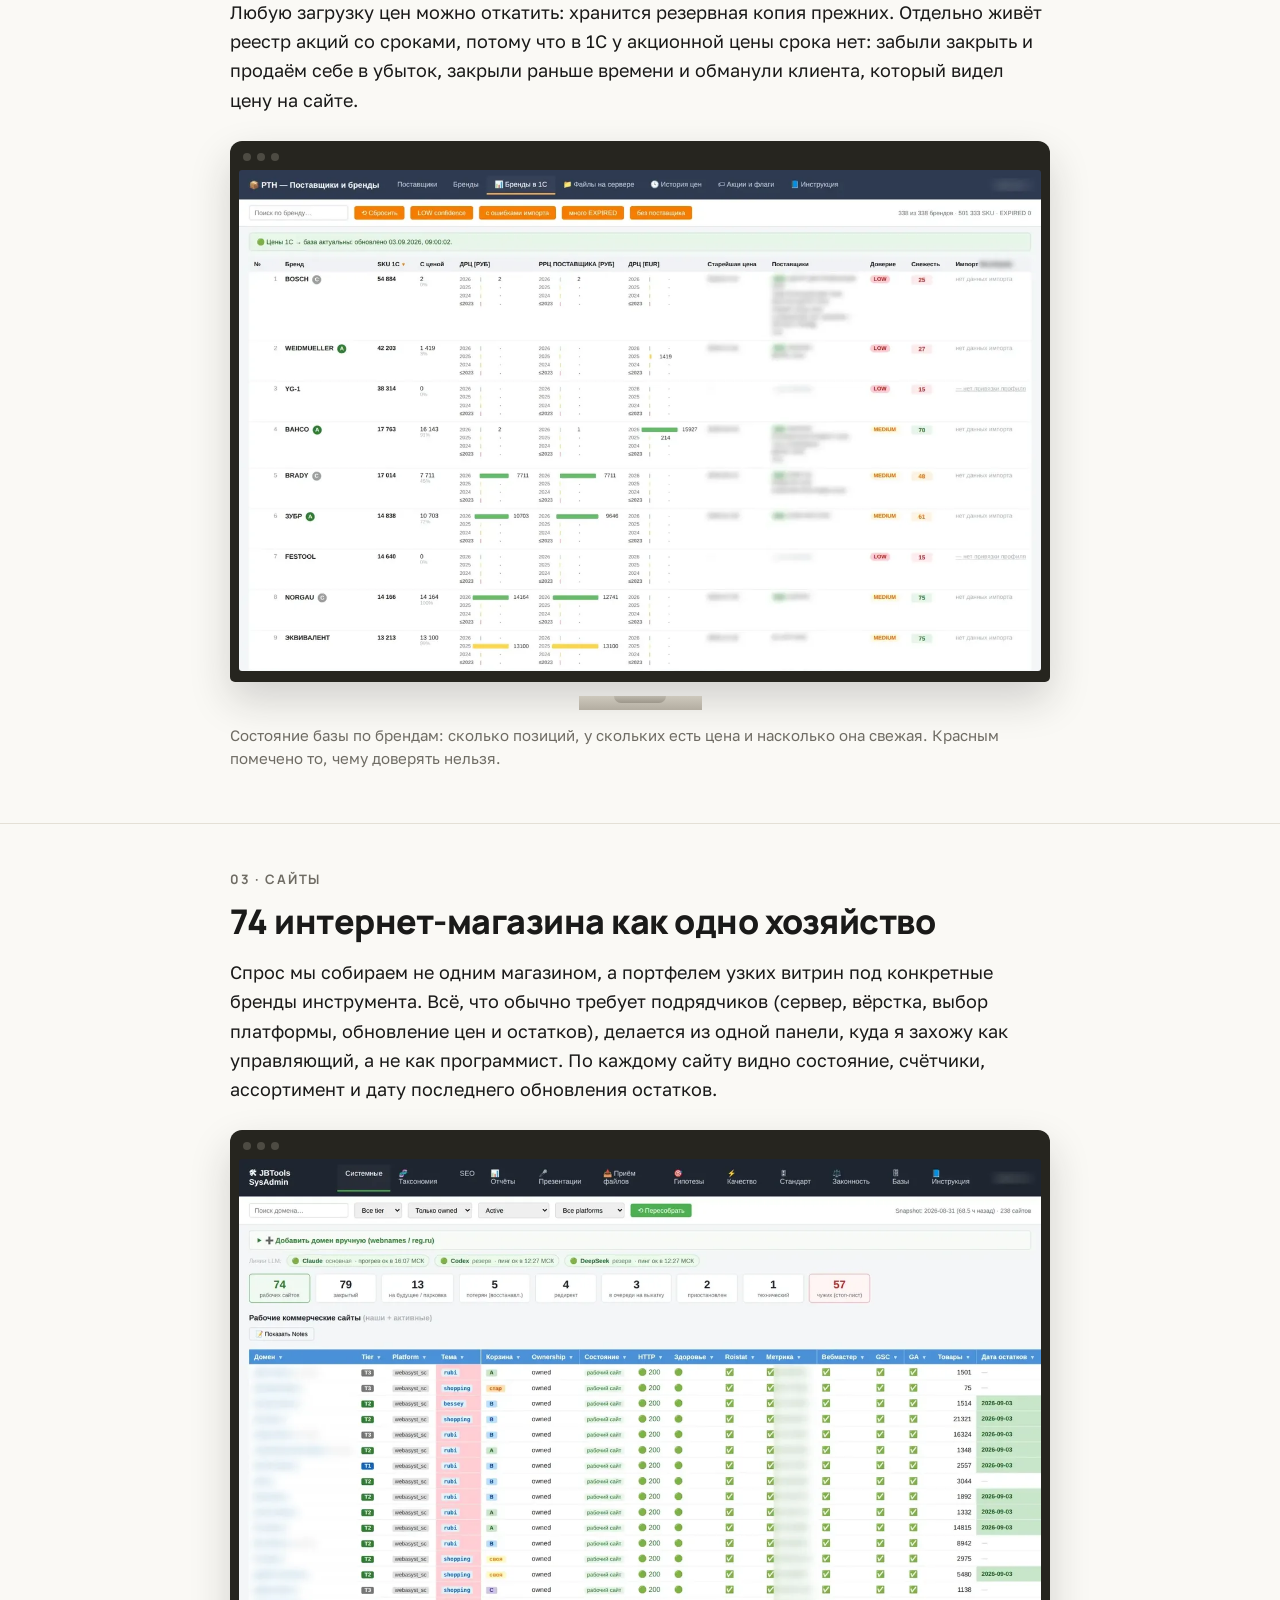
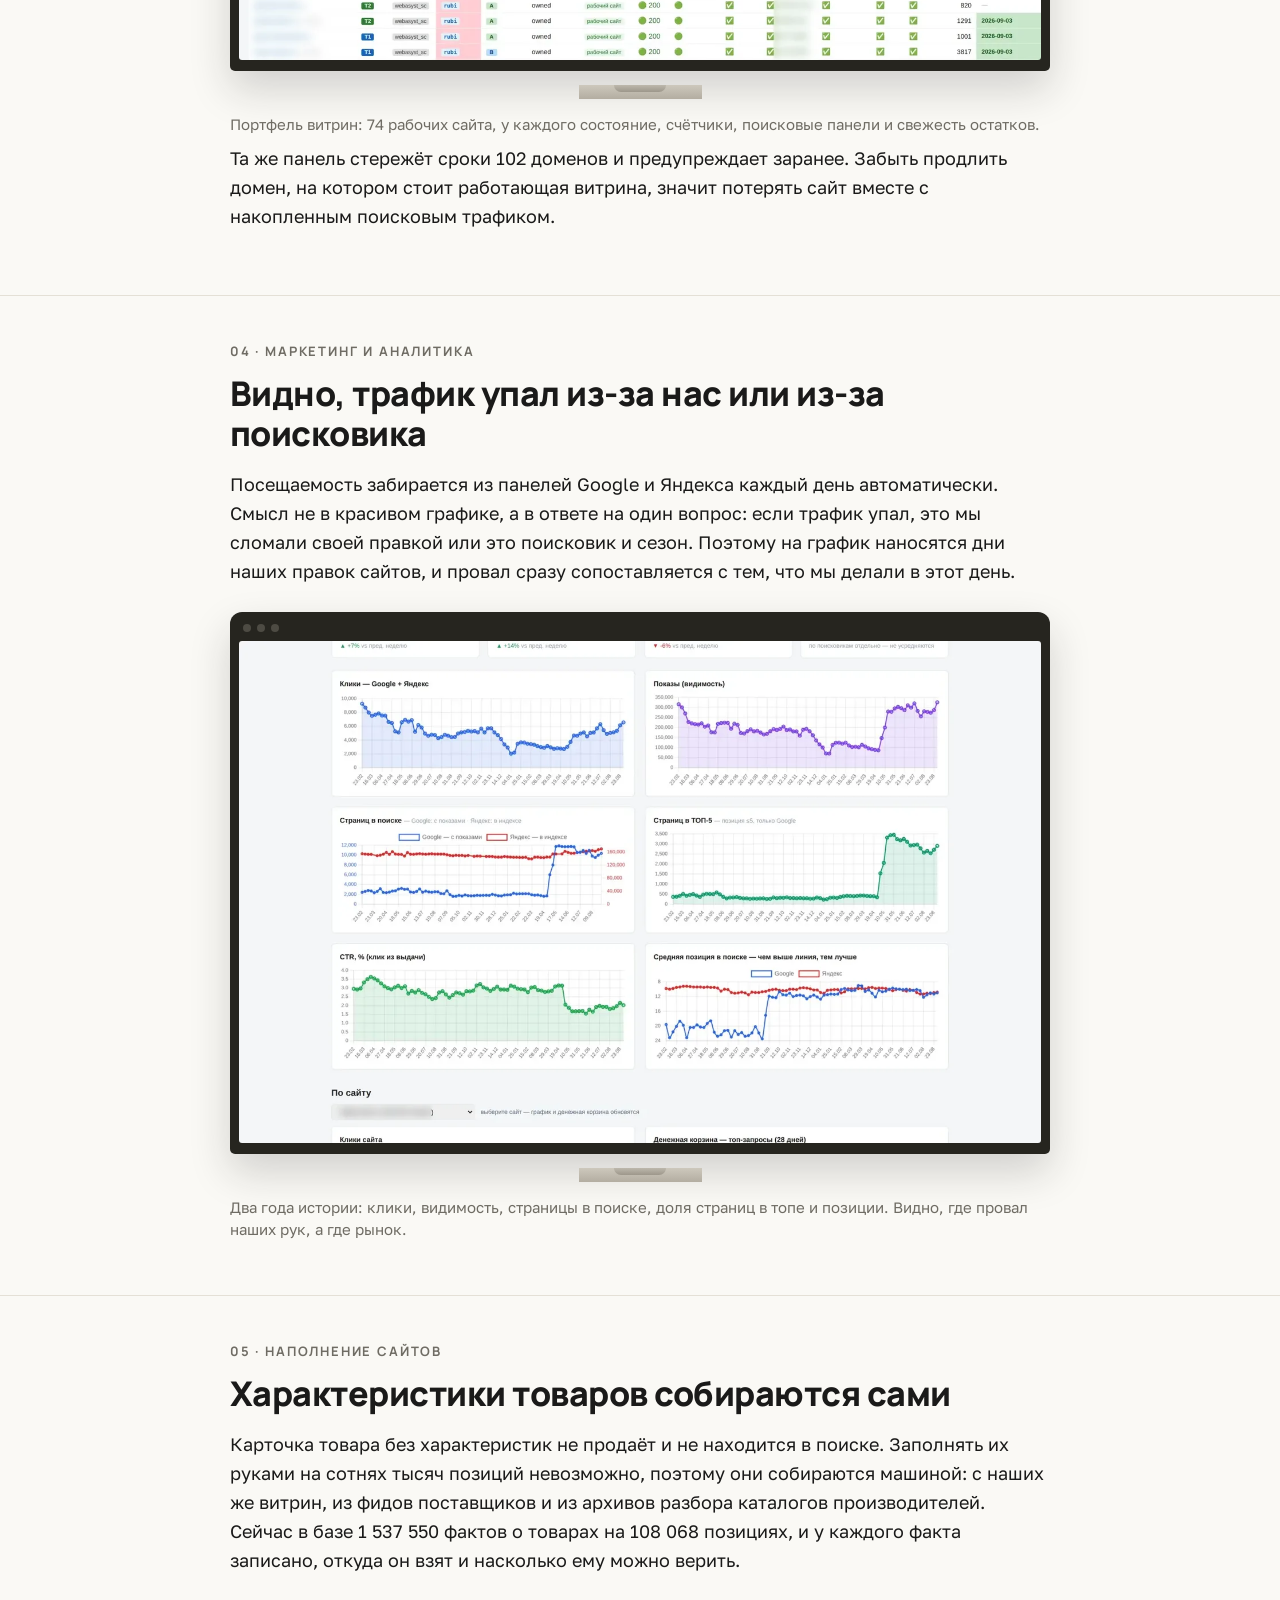
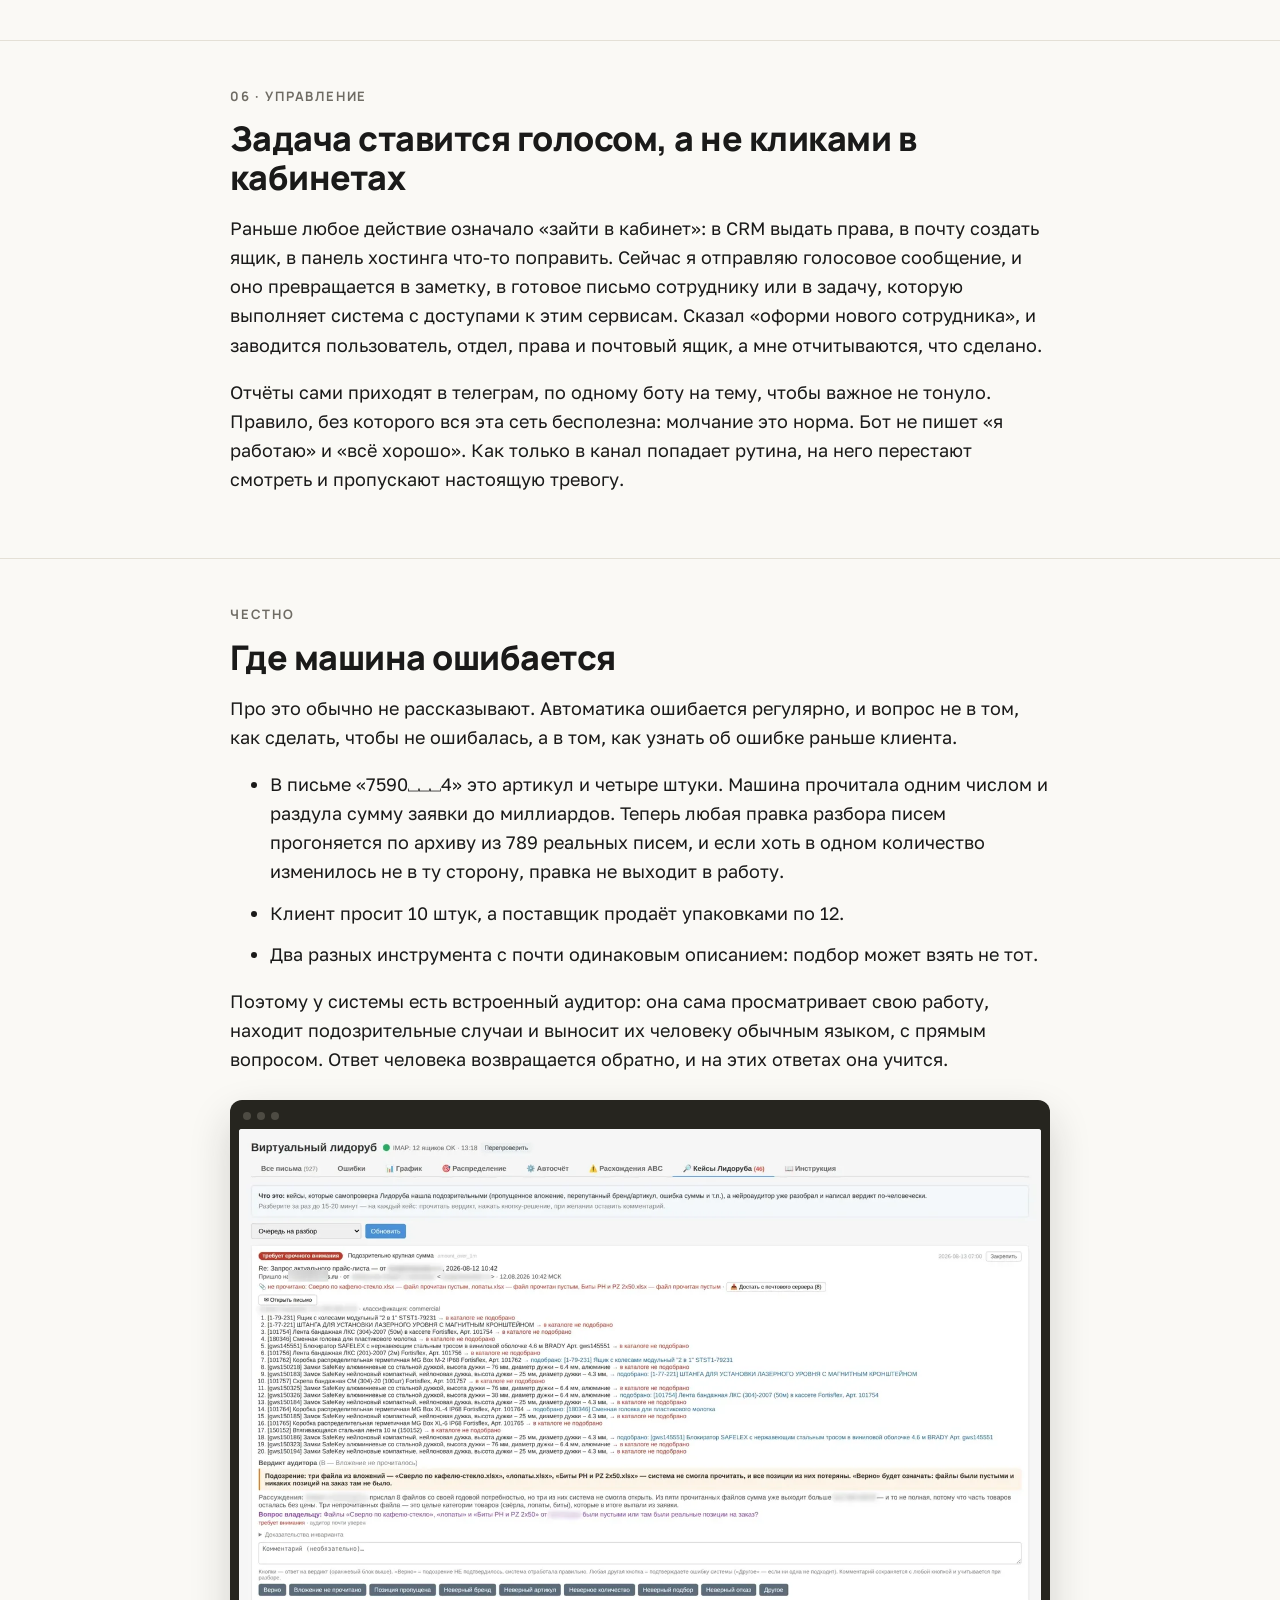
==== commit 32163e6f: "TPP: magaziny srazu pod pervym ekranom, pyataya cifra ~2000 zayavok v mesyac" ====
--- a/tpp/index.html
+++ b/tpp/index.html
@@ -32,7 +32,7 @@
 header{padding:34px 0 0}
 .hero{padding:26px 0 46px; border-bottom:1px solid var(--line)}
 .hero .lead{font-size:clamp(18px,2.3vw,21px); color:#3b3a37; max-width:44em}
-.facts{display:grid; grid-template-columns:repeat(4,1fr); gap:14px; margin:30px 0 28px}
+.facts{display:grid; grid-template-columns:repeat(5,1fr); gap:14px; margin:30px 0 28px}
 .fact{background:var(--white); border:1px solid var(--line); border-radius:12px; padding:16px}
 .fact b{display:block; font:800 clamp(20px,3.2vw,27px)/1.1 'Manrope',sans-serif}
 .fact span{display:block; font-size:14px; color:var(--grey); margin-top:5px; line-height:1.35}
@@ -136,10 +136,56 @@
       <div class="fact"><b>74</b><span>наших сайта</span></div>
       <div class="fact"><b>73</b><span>поставщика</span></div>
       <div class="fact"><b>501 333</b><span>позиции в базе</span></div>
+      <div class="fact"><b>≈2 000</b><span>заявок в месяц</span></div>
     </div>
     <p class="hero-btns"><a class="btn" href="#offer">Кому это может пригодиться</a></p>
   </div>
 </div>
+
+<section>
+  <div class="wrap">
+    <p class="eyebrow">Посмотреть вживую</p>
+    <h2>Наши магазины</h2>
+    <p>Цены и остатки на них обновляются из той же базы, о которой выше. Зайдите и посмотрите сами.</p>
+    <div class="shops">
+      <a class="wide" href="https://jbtools.ru">
+        <div class="device"><div class="device__screen"><div class="device__bar"><i></i><i></i><i></i></div>
+          <img src="../img/sites/jbtools.ru.webp" alt="Главная страница jbtools.ru" loading="lazy"></div><div class="device__stand"></div></div>
+        <b>jbtools.ru</b><span>Наш главный магазин: весь ассортимент, больше 50 000 товаров, работа с юридическими лицами</span>
+      </a>
+      <a href="https://knipex-shop.ru">
+        <div class="device"><div class="device__screen"><div class="device__bar"><i></i><i></i><i></i></div>
+          <img src="../img/sites/knipex-shop.ru.webp" alt="Главная страница knipex-shop.ru" loading="lazy"></div><div class="device__stand"></div></div>
+        <b>knipex-shop.ru</b><span>Губцевый инструмент KNIPEX</span>
+      </a>
+      <a href="https://zubr-shop.ru">
+        <div class="device"><div class="device__screen"><div class="device__bar"><i></i><i></i><i></i></div>
+          <img src="../img/sites/zubr-shop.ru.webp" alt="Главная страница zubr-shop.ru" loading="lazy"></div><div class="device__stand"></div></div>
+        <b>zubr-shop.ru</b><span>Инструмент ЗУБР</span>
+      </a>
+      <a href="https://kvt-shop.ru">
+        <div class="device"><div class="device__screen"><div class="device__bar"><i></i><i></i><i></i></div>
+          <img src="../img/sites/kvt-shop.ru.webp" alt="Главная страница kvt-shop.ru" loading="lazy"></div><div class="device__stand"></div></div>
+        <b>kvt-shop.ru</b><span>Электромонтажный инструмент КВТ</span>
+      </a>
+      <a href="https://kraftool-shop.ru">
+        <div class="device"><div class="device__screen"><div class="device__bar"><i></i><i></i><i></i></div>
+          <img src="../img/sites/kraftool-shop.ru.webp" alt="Главная страница kraftool-shop.ru" loading="lazy"></div><div class="device__stand"></div></div>
+        <b>kraftool-shop.ru</b><span>Инструмент KRAFTOOL</span>
+      </a>
+      <a href="https://stahlwille-shop.ru">
+        <div class="device"><div class="device__screen"><div class="device__bar"><i></i><i></i><i></i></div>
+          <img src="../img/sites/stahlwille-shop.ru.webp" alt="Главная страница stahlwille-shop.ru" loading="lazy"></div><div class="device__stand"></div></div>
+        <b>stahlwille-shop.ru</b><span>Динамометрический инструмент STAHLWILLE</span>
+      </a>
+      <a href="https://denzel-shop.ru">
+        <div class="device"><div class="device__screen"><div class="device__bar"><i></i><i></i><i></i></div>
+          <img src="../img/sites/denzel-shop.ru.webp" alt="Главная страница denzel-shop.ru" loading="lazy"></div><div class="device__stand"></div></div>
+        <b>denzel-shop.ru</b><span>Техника и инструмент DENZEL</span>
+      </a>
+    </div>
+  </div>
+</section>
 
 <section>
   <div class="wrap">
@@ -407,51 +453,6 @@
 
 <section>
   <div class="wrap">
-    <p class="eyebrow">Посмотреть вживую</p>
-    <h2>Наши магазины</h2>
-    <p>Цены и остатки на них обновляются из той же базы, о которой выше. Зайдите и посмотрите сами.</p>
-    <div class="shops">
-      <a class="wide" href="https://jbtools.ru">
-        <div class="device"><div class="device__screen"><div class="device__bar"><i></i><i></i><i></i></div>
-          <img src="../img/sites/jbtools.ru.webp" alt="Главная страница jbtools.ru" loading="lazy"></div><div class="device__stand"></div></div>
-        <b>jbtools.ru</b><span>Наш главный магазин: весь ассортимент, больше 50 000 товаров, работа с юридическими лицами</span>
-      </a>
-      <a href="https://knipex-shop.ru">
-        <div class="device"><div class="device__screen"><div class="device__bar"><i></i><i></i><i></i></div>
-          <img src="../img/sites/knipex-shop.ru.webp" alt="Главная страница knipex-shop.ru" loading="lazy"></div><div class="device__stand"></div></div>
-        <b>knipex-shop.ru</b><span>Губцевый инструмент KNIPEX</span>
-      </a>
-      <a href="https://zubr-shop.ru">
-        <div class="device"><div class="device__screen"><div class="device__bar"><i></i><i></i><i></i></div>
-          <img src="../img/sites/zubr-shop.ru.webp" alt="Главная страница zubr-shop.ru" loading="lazy"></div><div class="device__stand"></div></div>
-        <b>zubr-shop.ru</b><span>Инструмент ЗУБР</span>
-      </a>
-      <a href="https://kvt-shop.ru">
-        <div class="device"><div class="device__screen"><div class="device__bar"><i></i><i></i><i></i></div>
-          <img src="../img/sites/kvt-shop.ru.webp" alt="Главная страница kvt-shop.ru" loading="lazy"></div><div class="device__stand"></div></div>
-        <b>kvt-shop.ru</b><span>Электромонтажный инструмент КВТ</span>
-      </a>
-      <a href="https://kraftool-shop.ru">
-        <div class="device"><div class="device__screen"><div class="device__bar"><i></i><i></i><i></i></div>
-          <img src="../img/sites/kraftool-shop.ru.webp" alt="Главная страница kraftool-shop.ru" loading="lazy"></div><div class="device__stand"></div></div>
-        <b>kraftool-shop.ru</b><span>Инструмент KRAFTOOL</span>
-      </a>
-      <a href="https://stahlwille-shop.ru">
-        <div class="device"><div class="device__screen"><div class="device__bar"><i></i><i></i><i></i></div>
-          <img src="../img/sites/stahlwille-shop.ru.webp" alt="Главная страница stahlwille-shop.ru" loading="lazy"></div><div class="device__stand"></div></div>
-        <b>stahlwille-shop.ru</b><span>Динамометрический инструмент STAHLWILLE</span>
-      </a>
-      <a href="https://denzel-shop.ru">
-        <div class="device"><div class="device__screen"><div class="device__bar"><i></i><i></i><i></i></div>
-          <img src="../img/sites/denzel-shop.ru.webp" alt="Главная страница denzel-shop.ru" loading="lazy"></div><div class="device__stand"></div></div>
-        <b>denzel-shop.ru</b><span>Техника и инструмент DENZEL</span>
-      </a>
-    </div>
-  </div>
-</section>
-
-<section>
-  <div class="wrap">
     <p class="eyebrow">Как это собрано</p>
     <h2>Собрал сам, в диалоге с ИИ</h2>
     <p>Я не программист и ни строчки кода руками не писал. Ставлю задачу словами, проверяю на живых
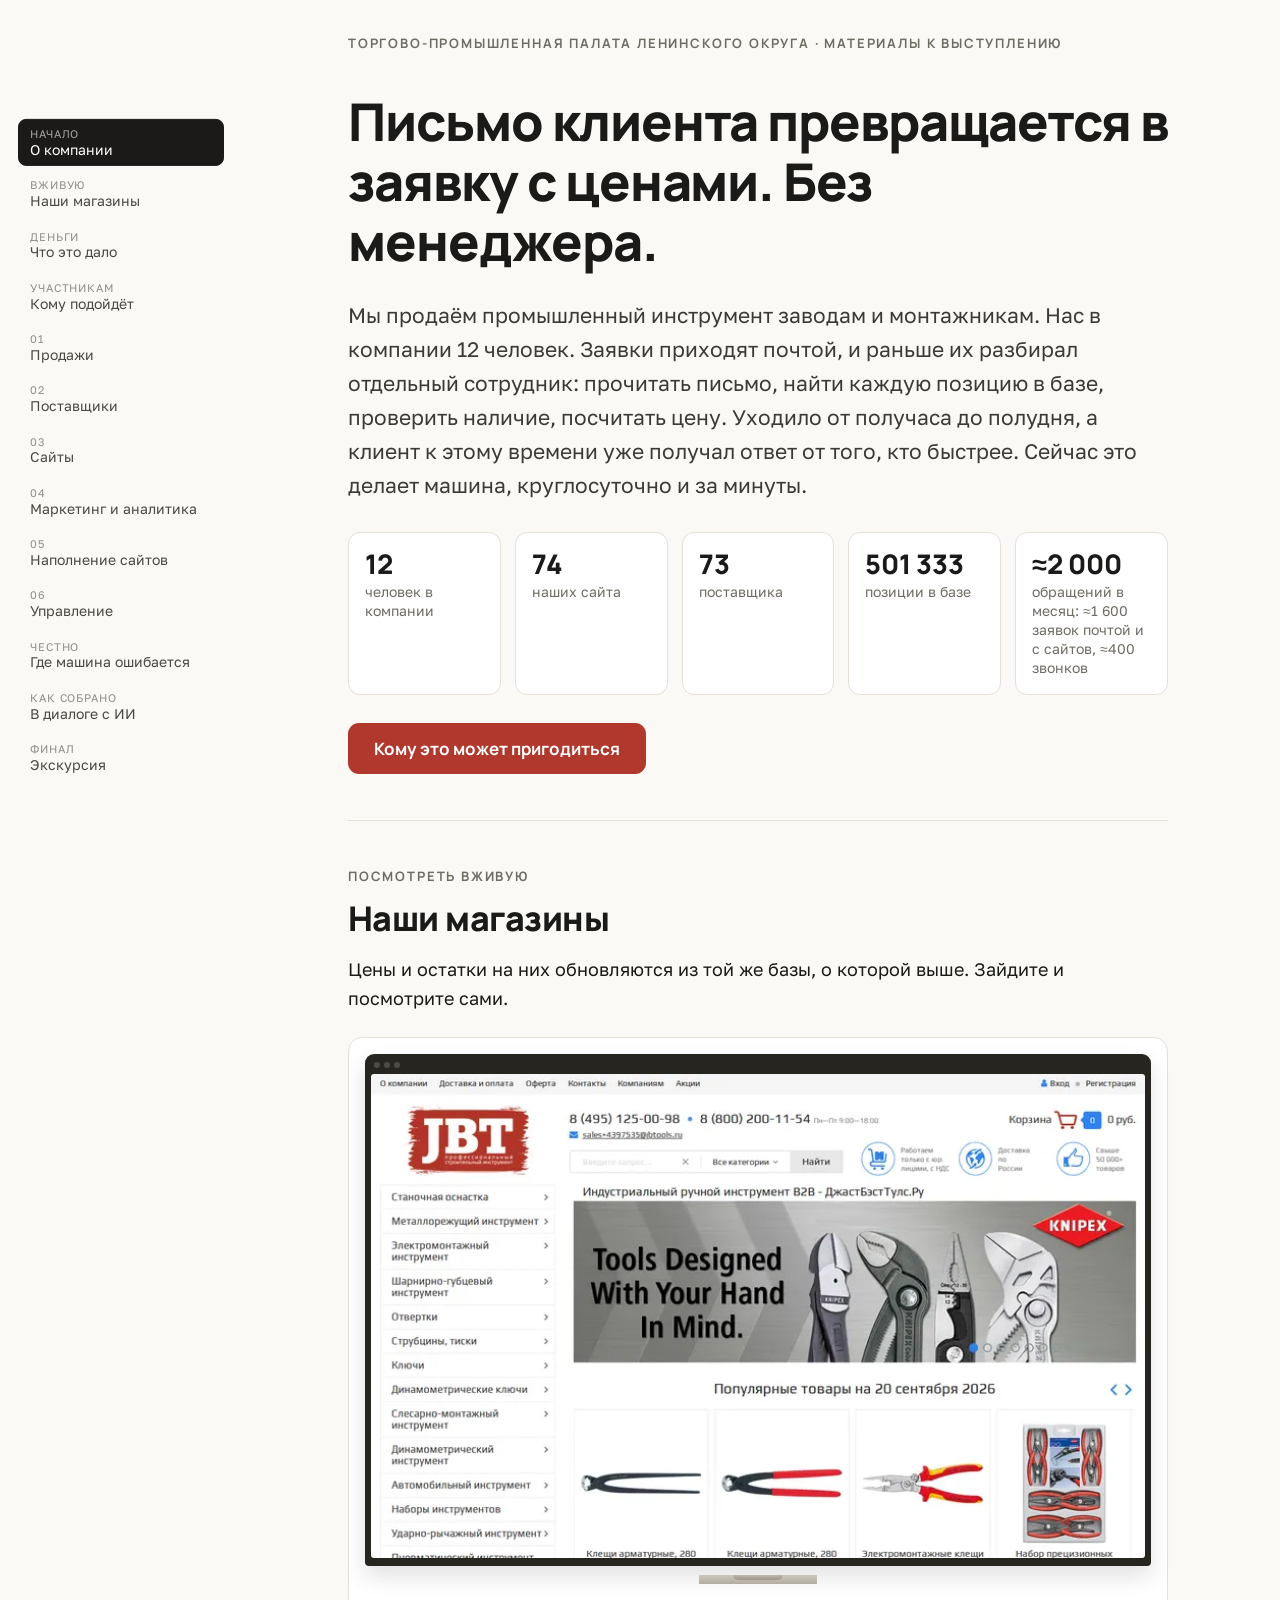
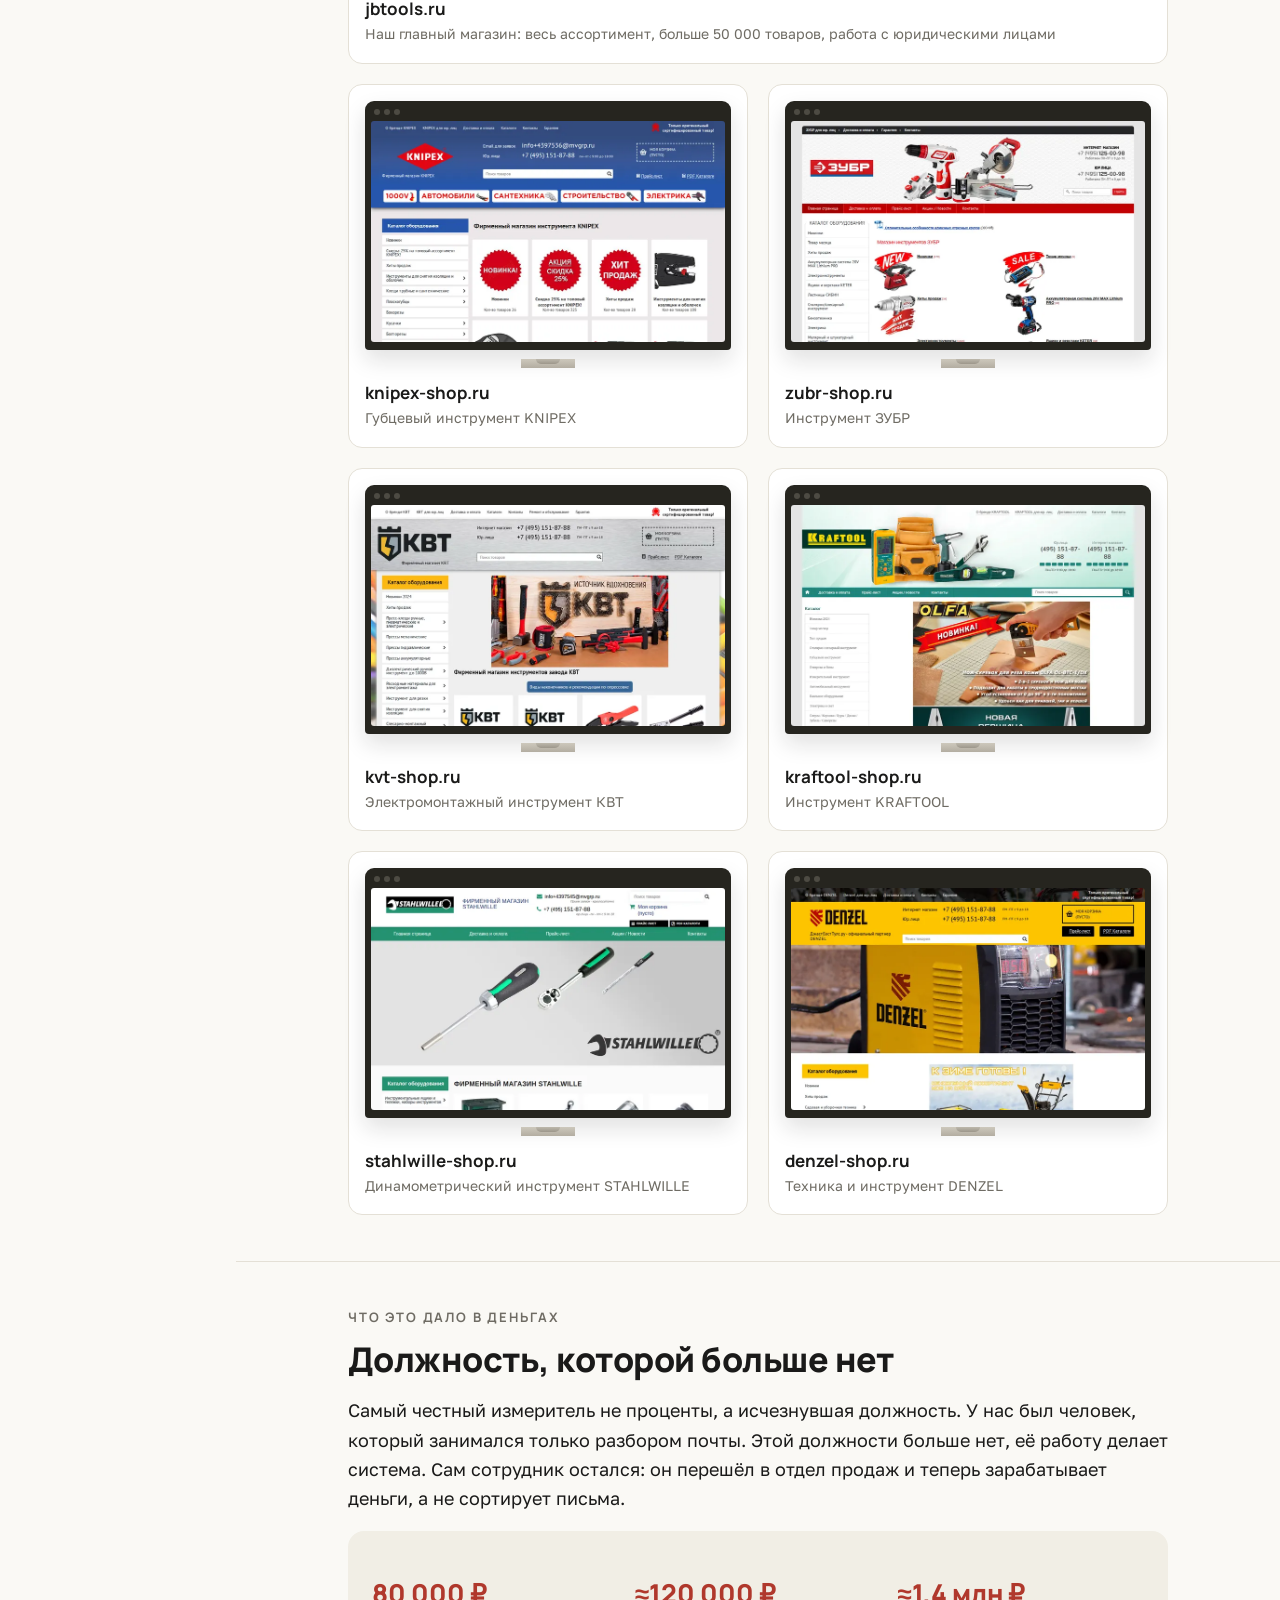
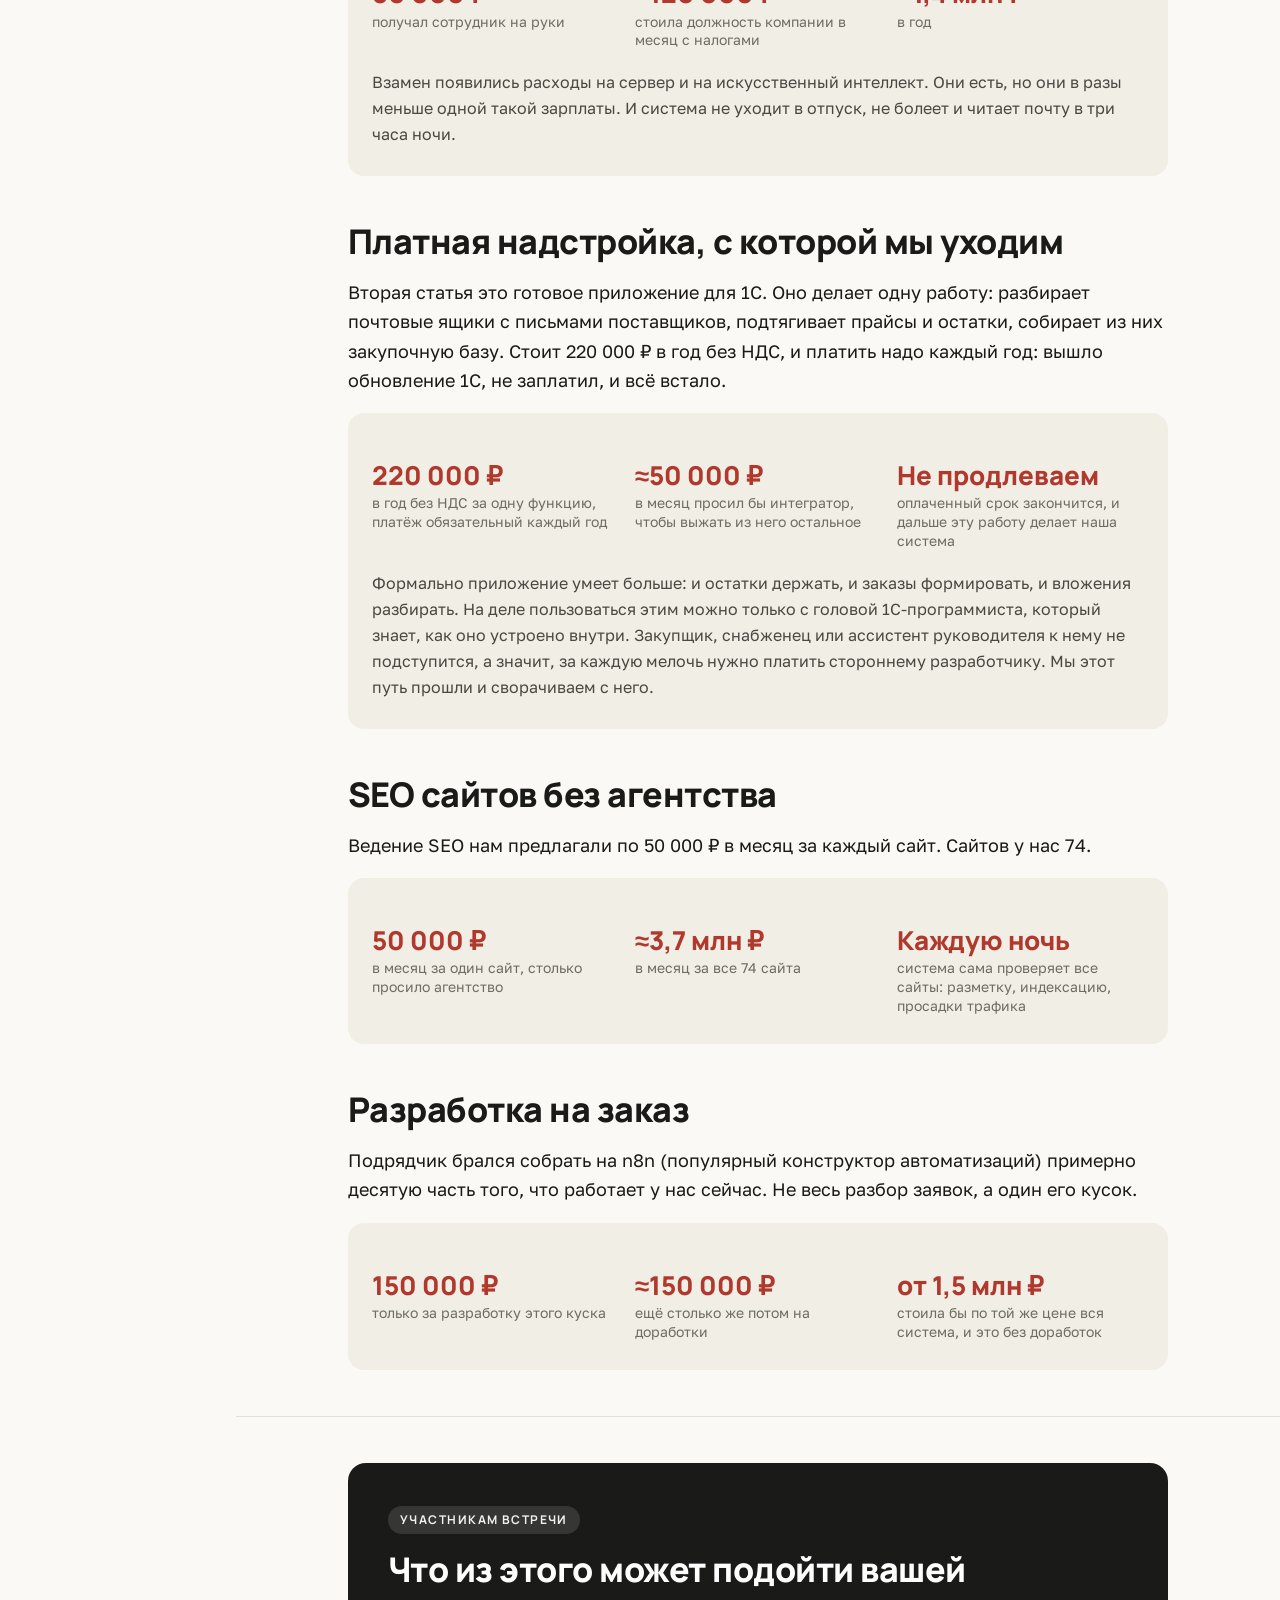
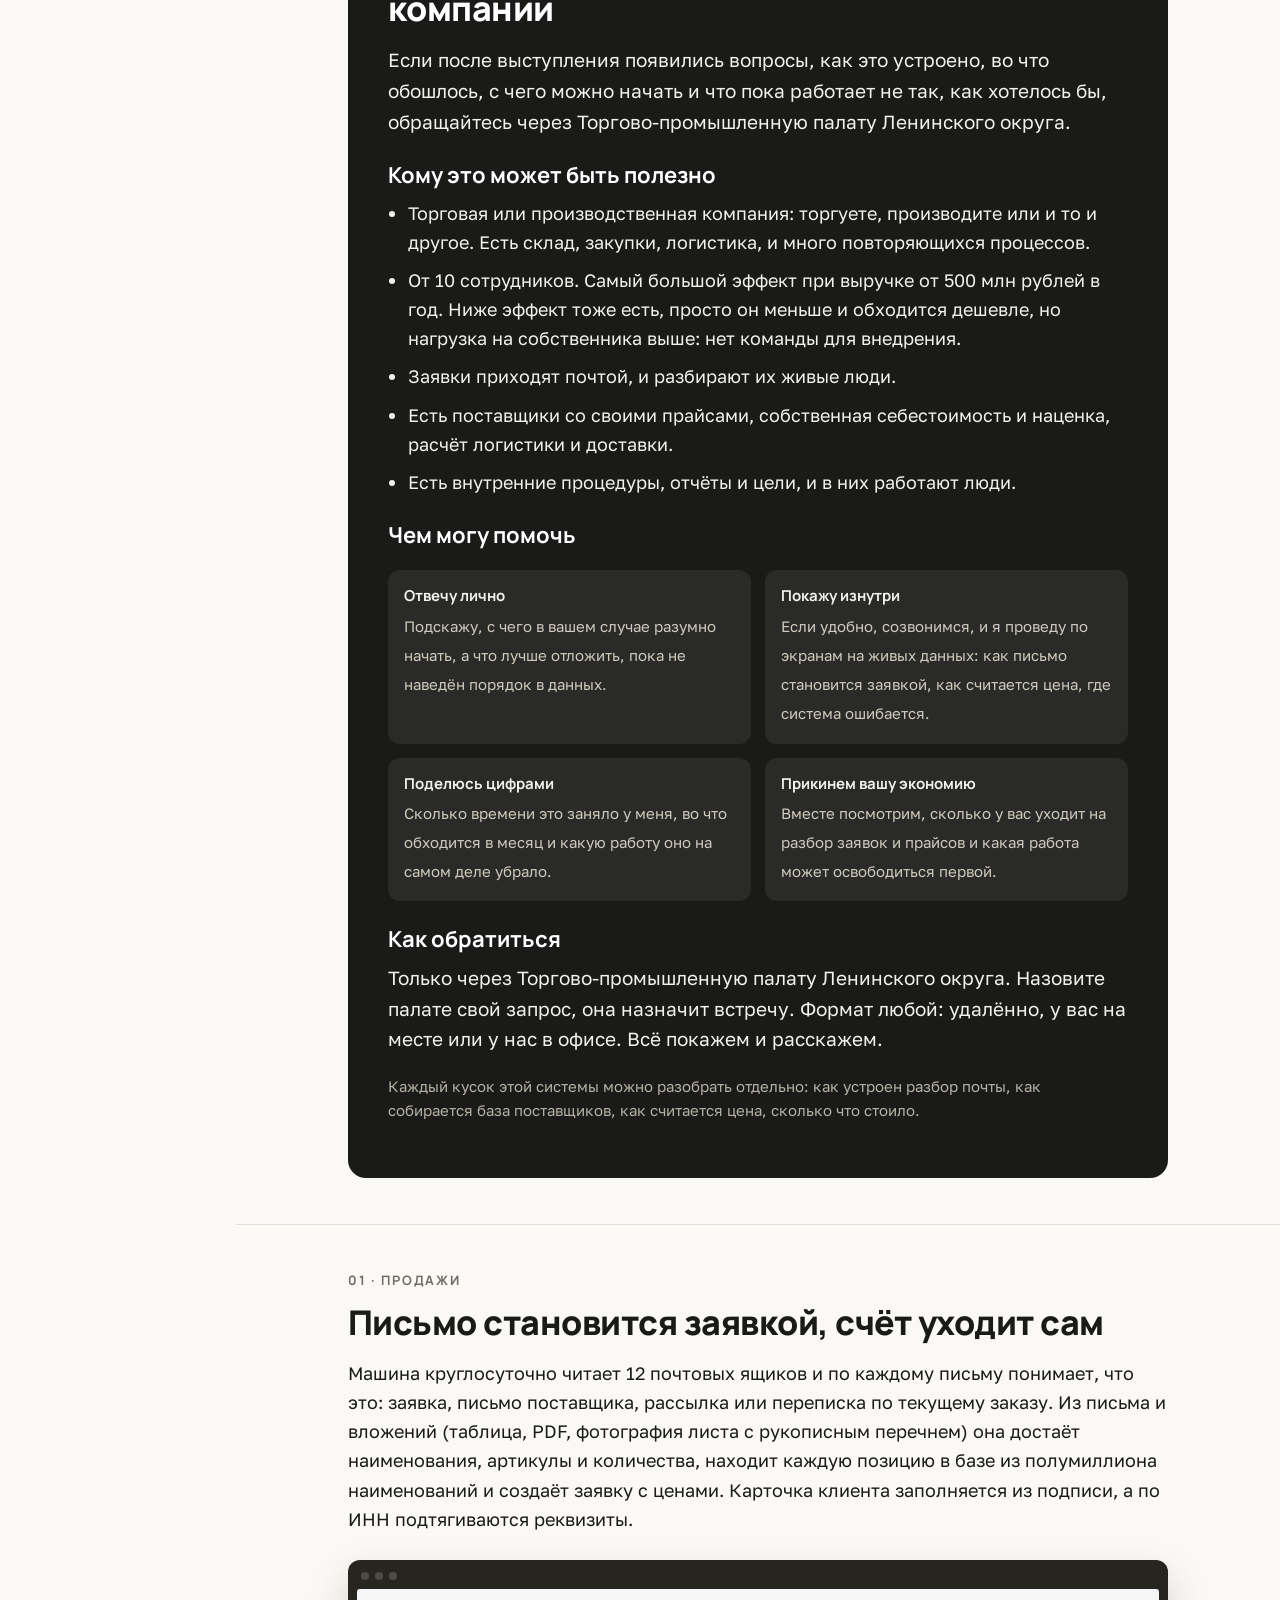
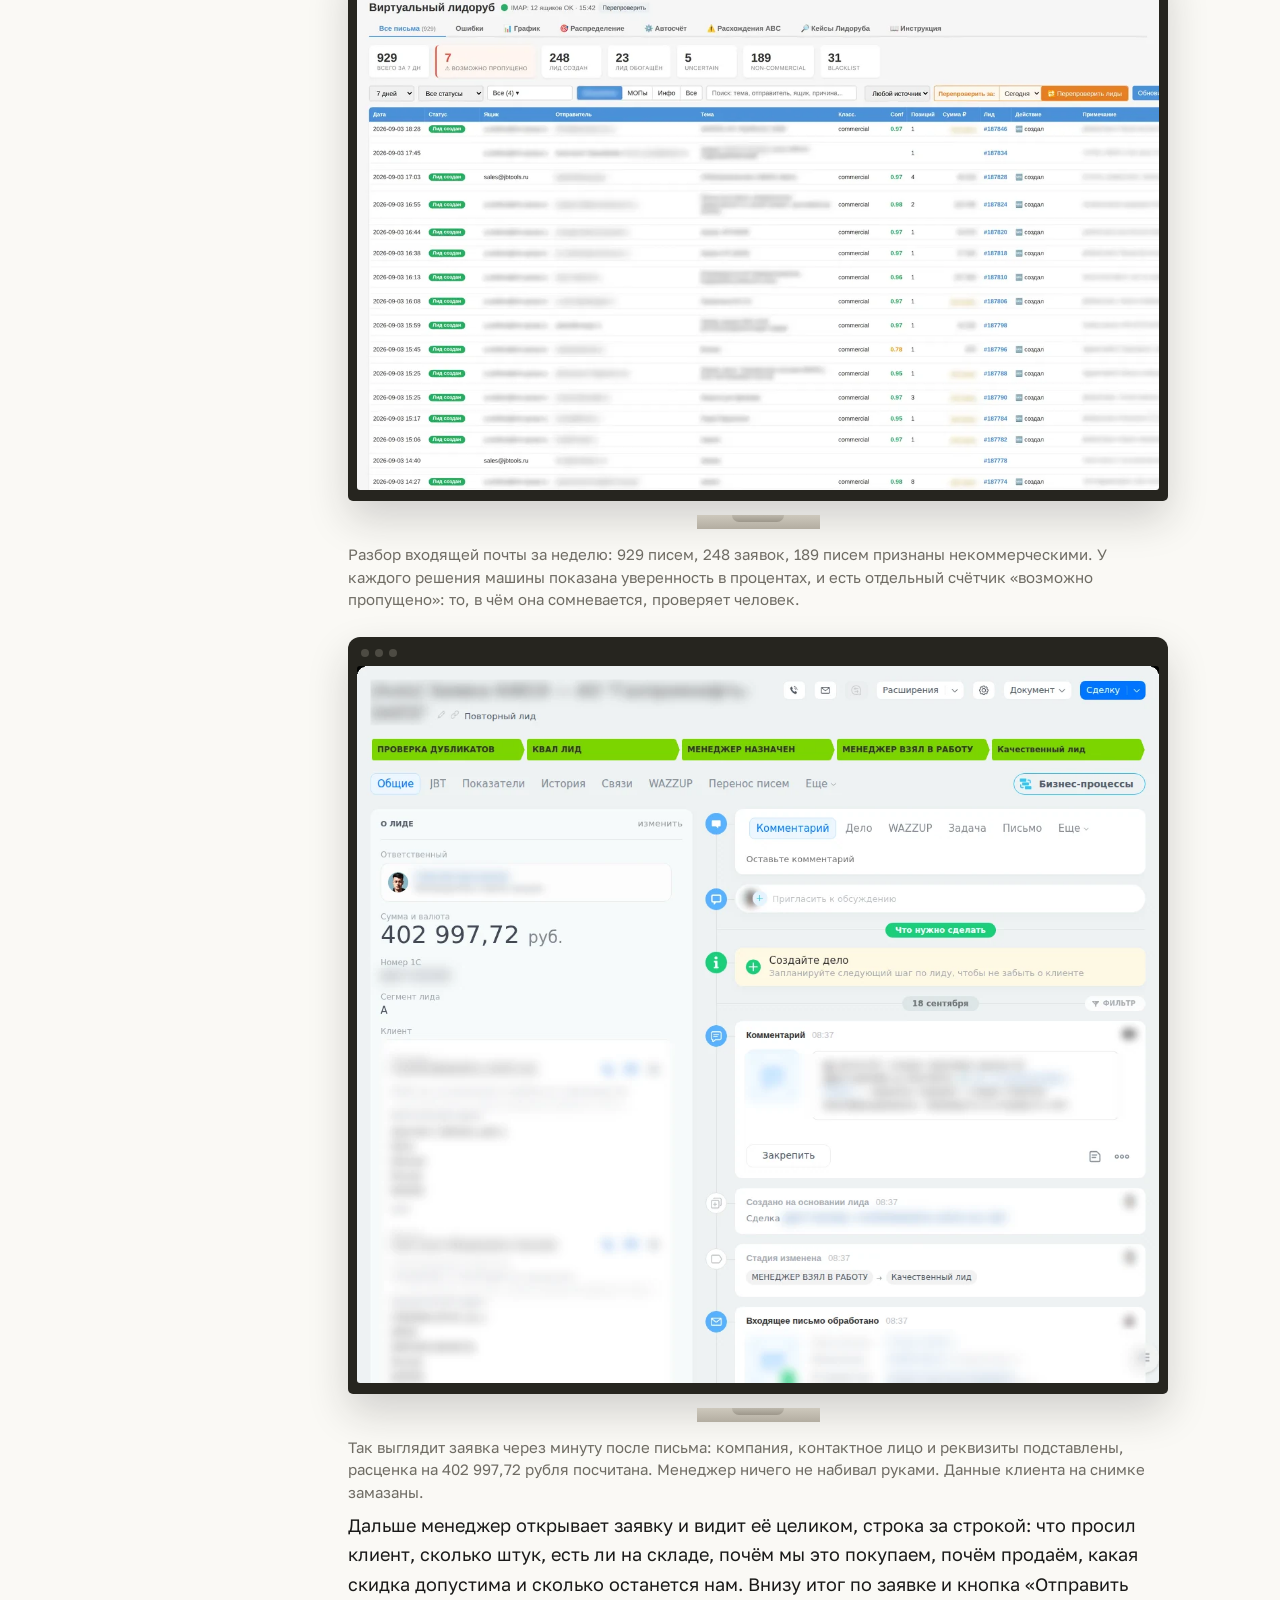
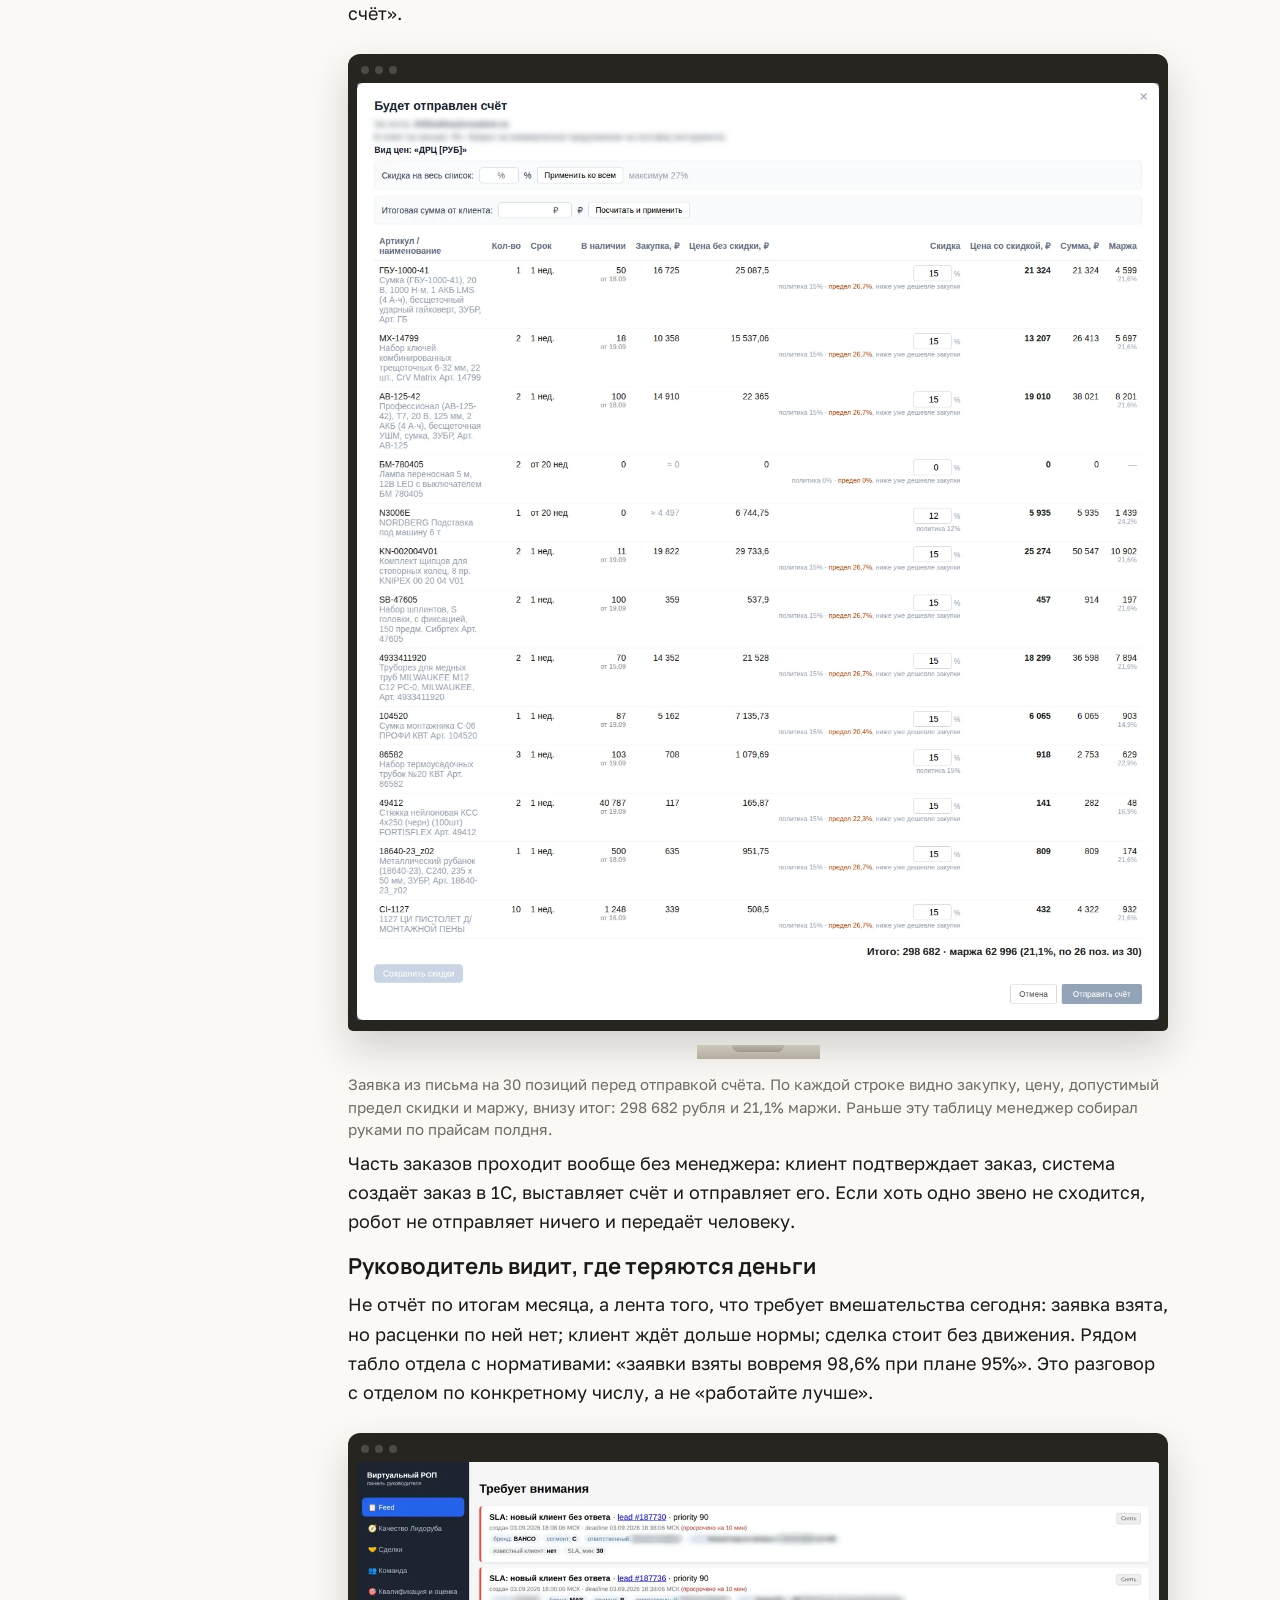
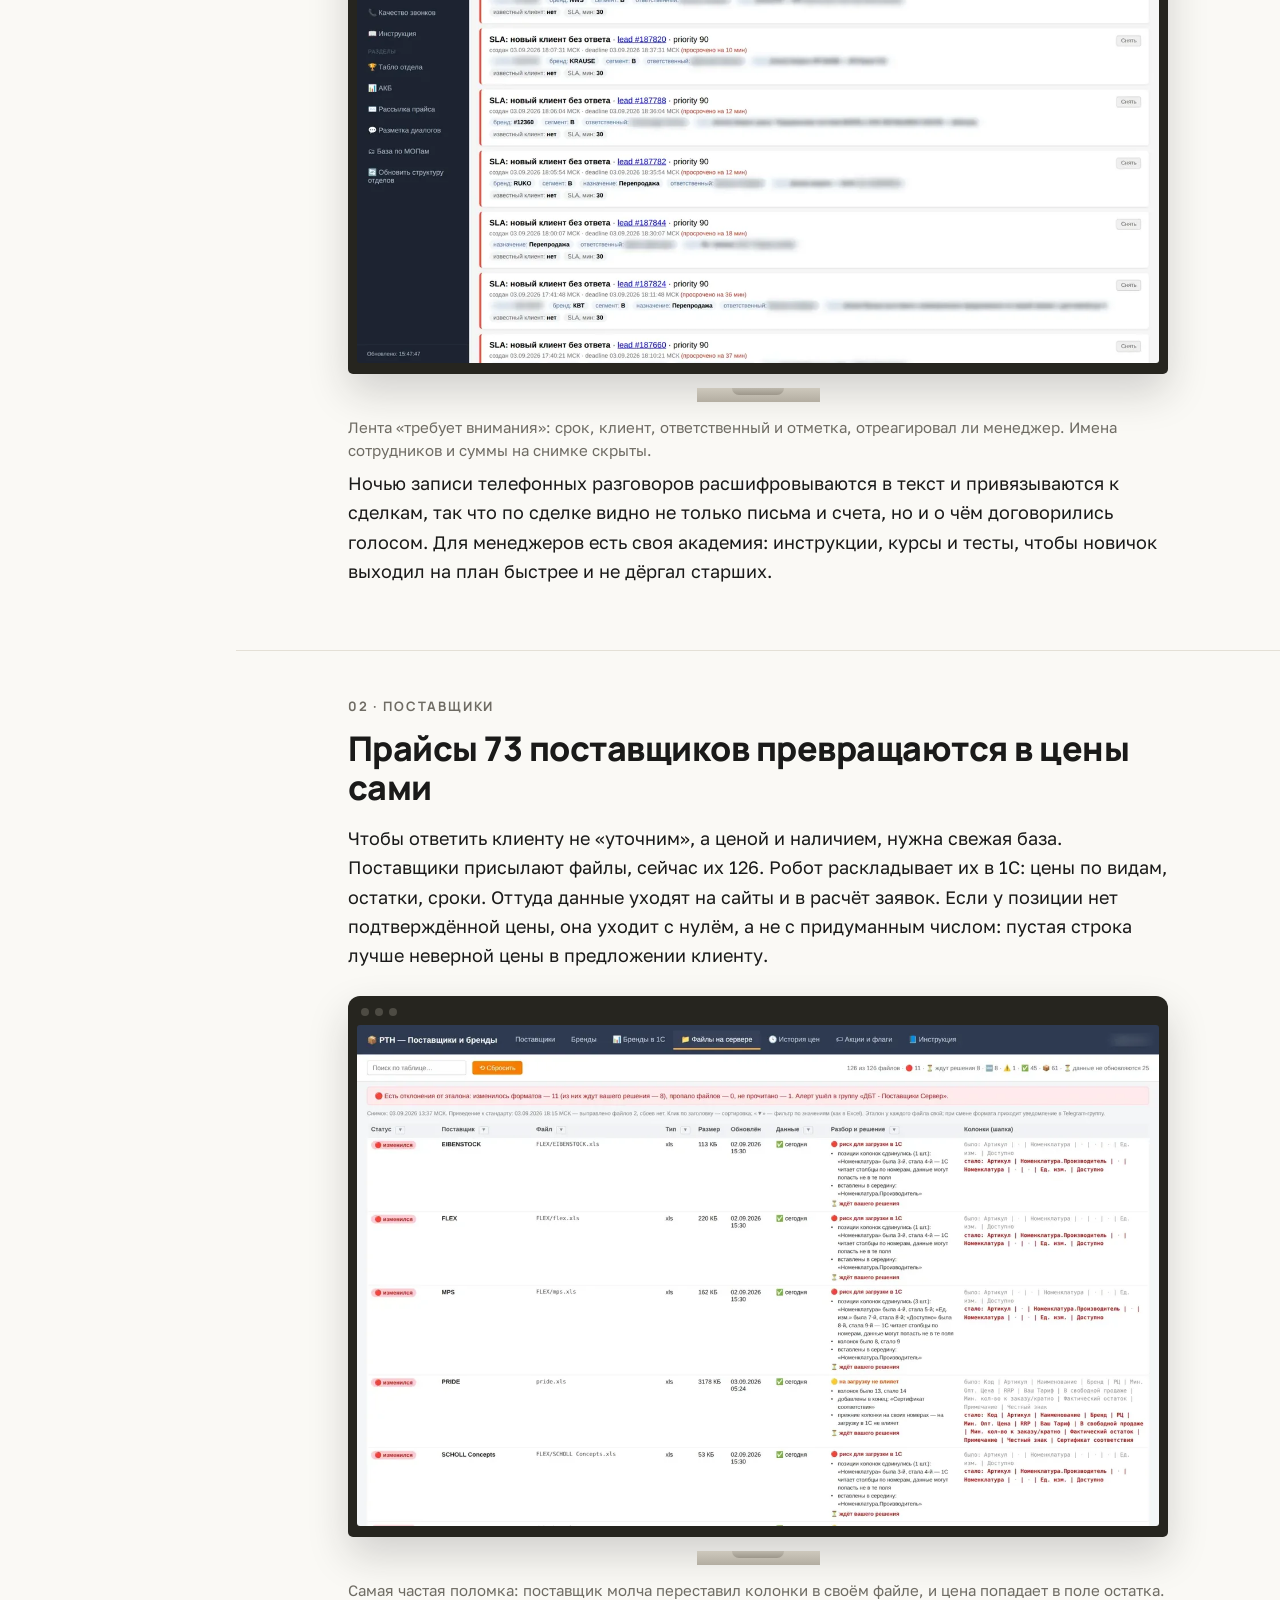
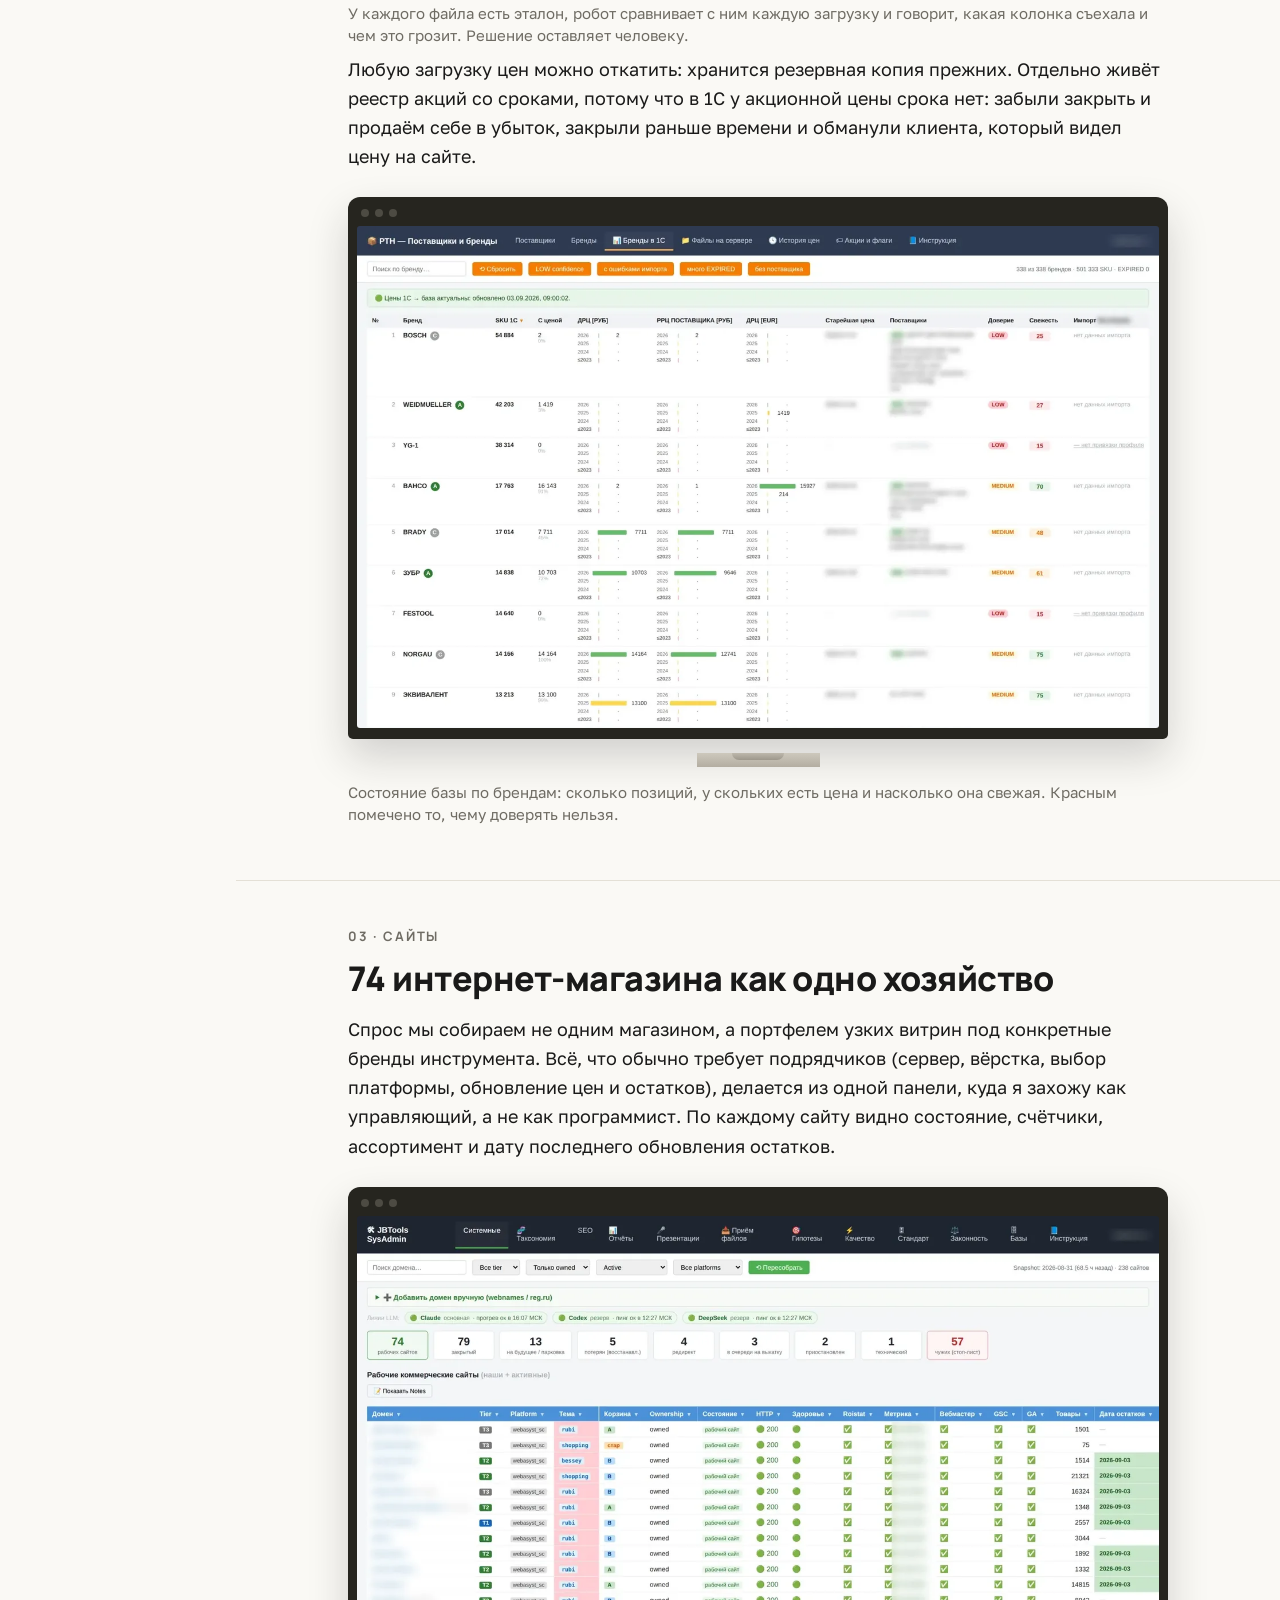
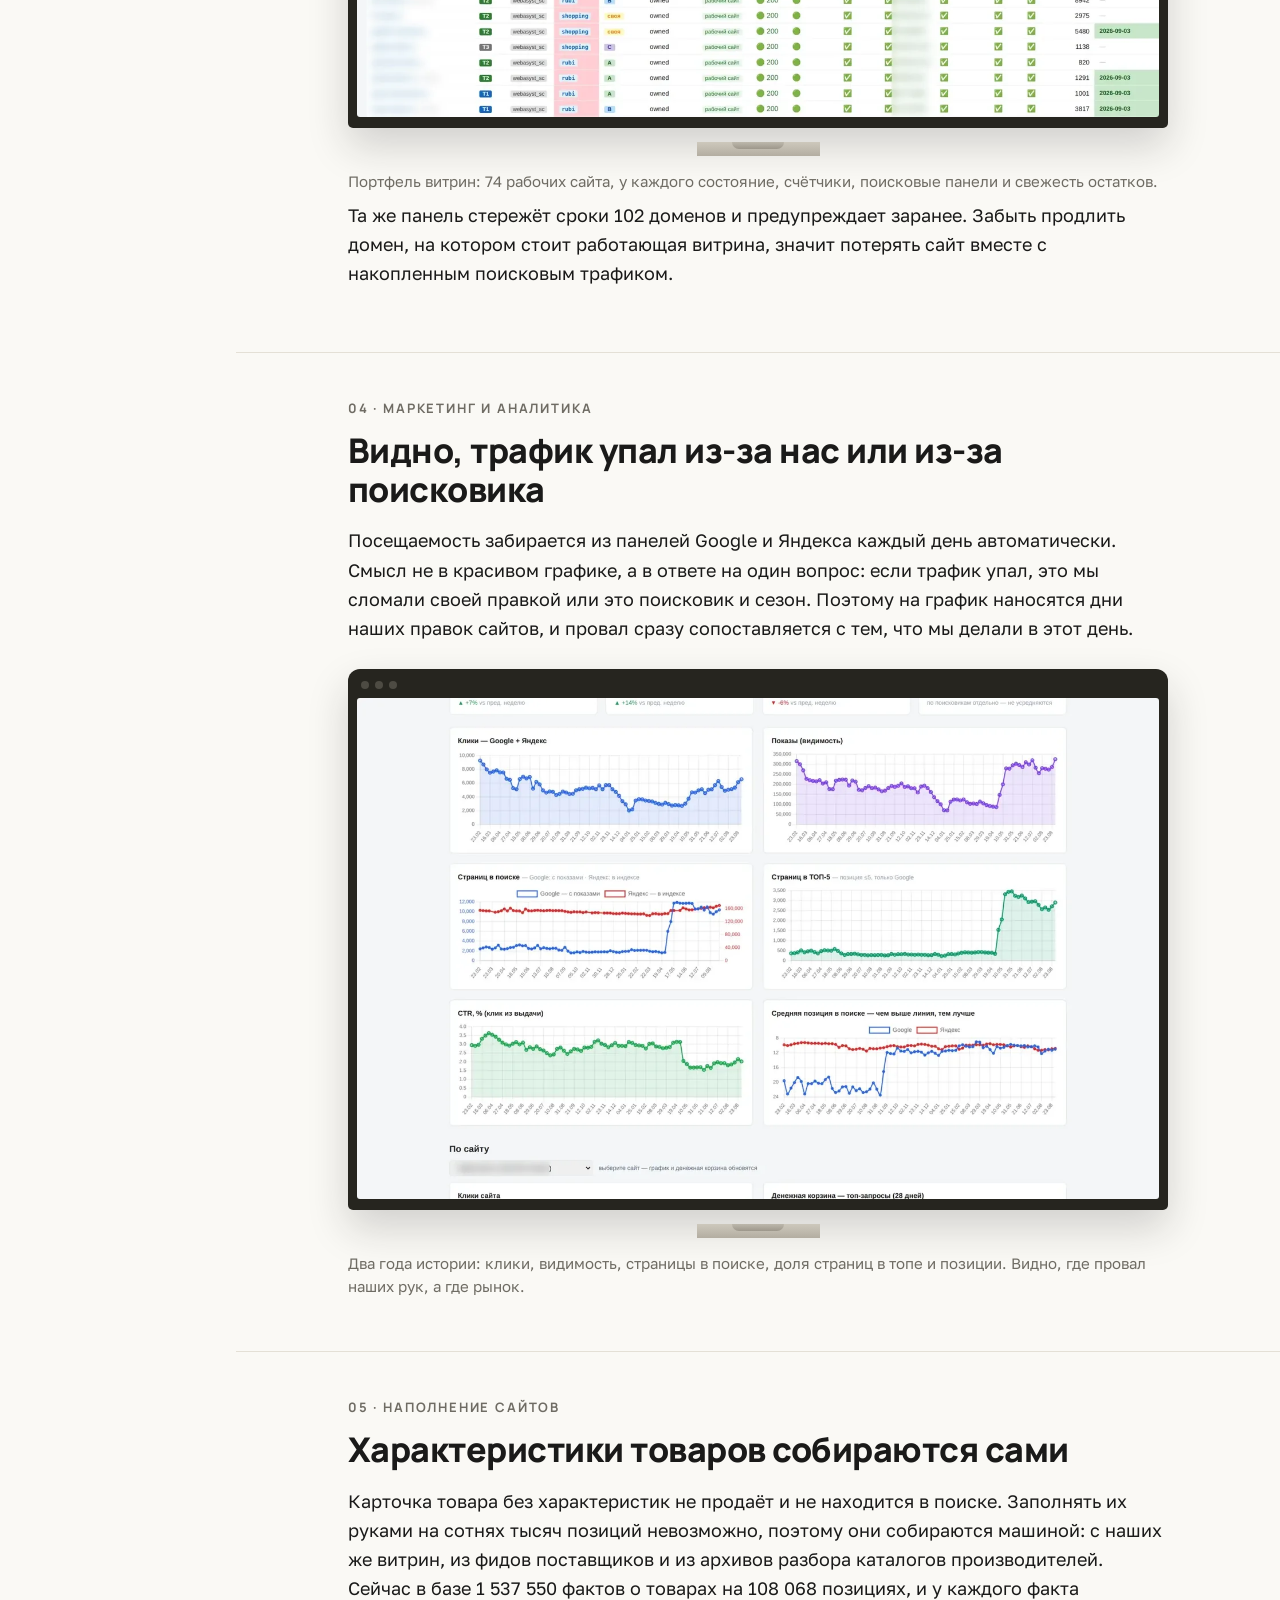
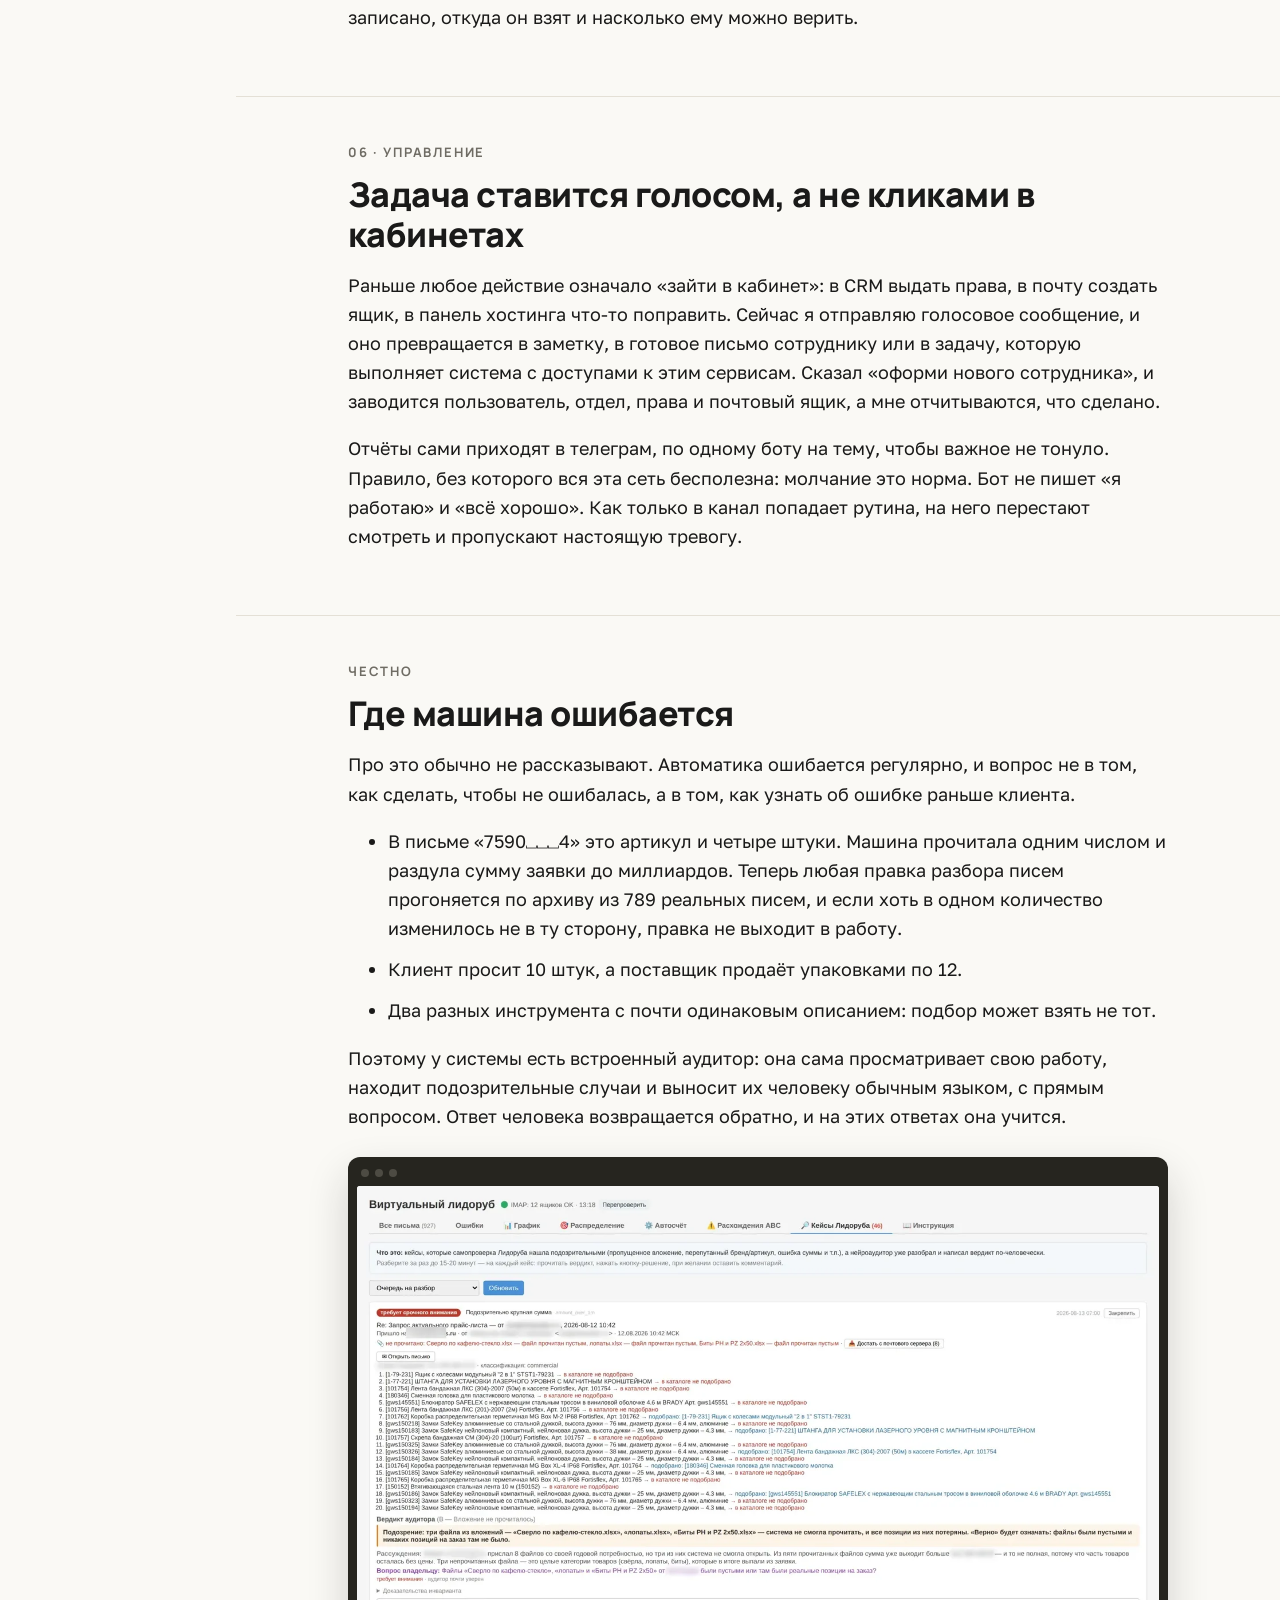
==== commit 6c52ec75: "TPP: panel glav sleva dlya pokaza na TV, shire kolonka ot 1600px, obrashcheniya s razbivkoy pochta/z" ====
--- a/tpp/index.html
+++ b/tpp/index.html
@@ -116,16 +116,41 @@
   .shops{grid-template-columns:1fr}
   .device__screen{padding:6px 6px 8px}
 }
+
+/* Панель глав слева: для показа с ноутбука на телевизоре (12.10.2026) */
+.chapters{position:fixed; left:18px; top:50%; transform:translateY(-50%); display:none; flex-direction:column; gap:4px; width:206px; z-index:10}
+.chapters a{font-size:14px; line-height:1.25; color:#4a4842; text-decoration:none; padding:7px 11px; border-radius:8px; border:1px solid transparent}
+.chapters a:hover{background:var(--white); border-color:var(--line)}
+.chapters a.is-active{background:#1b1a18; color:#fff; border-color:#1b1a18}
+.chapters a small{display:block; font-size:11px; letter-spacing:.08em; text-transform:uppercase; opacity:.6}
+section, .hero{scroll-margin-top:24px}
+@media(min-width:1200px){ .chapters{display:flex} body{padding-left:236px} }
+@media(min-width:1600px){ body{padding-left:0} .wrap{max-width:1040px} body{font-size:19px} .lead{max-width:48em} }
 </style>
 </head>
 <body>
 
+<nav class="chapters" aria-label="Главы">
+  <a href="#top"><small>Начало</small>О компании</a>
+  <a href="#shops"><small>Вживую</small>Наши магазины</a>
+  <a href="#money"><small>Деньги</small>Что это дало</a>
+  <a href="#offer"><small>Участникам</small>Кому подойдёт</a>
+  <a href="#sales"><small>01</small>Продажи</a>
+  <a href="#suppliers"><small>02</small>Поставщики</a>
+  <a href="#sites"><small>03</small>Сайты</a>
+  <a href="#marketing"><small>04</small>Маркетинг и аналитика</a>
+  <a href="#content"><small>05</small>Наполнение сайтов</a>
+  <a href="#management"><small>06</small>Управление</a>
+  <a href="#honest"><small>Честно</small>Где машина ошибается</a>
+  <a href="#how"><small>Как собрано</small>В диалоге с ИИ</a>
+  <a href="#tour"><small>Финал</small>Экскурсия</a>
+</nav>
 <header>
   <div class="wrap"><p class="eyebrow">Торгово-промышленная палата Ленинского округа · материалы к выступлению</p></div>
 </header>
 
 <div class="wrap">
-  <div class="hero">
+  <div class="hero" id="top">
     <h1>Письмо клиента превращается в заявку с ценами. Без менеджера.</h1>
     <p class="lead">Мы продаём промышленный инструмент заводам и монтажникам. Нас в компании 12 человек.
     Заявки приходят почтой, и раньше их разбирал отдельный сотрудник: прочитать письмо, найти каждую позицию
@@ -136,13 +161,13 @@
       <div class="fact"><b>74</b><span>наших сайта</span></div>
       <div class="fact"><b>73</b><span>поставщика</span></div>
       <div class="fact"><b>501 333</b><span>позиции в базе</span></div>
-      <div class="fact"><b>≈2 000</b><span>заявок в месяц</span></div>
+      <div class="fact"><b>≈2 000</b><span>обращений в месяц: ≈1 600 заявок почтой и с сайтов, ≈400 звонков</span></div>
     </div>
     <p class="hero-btns"><a class="btn" href="#offer">Кому это может пригодиться</a></p>
   </div>
 </div>
 
-<section>
+<section id="shops">
   <div class="wrap">
     <p class="eyebrow">Посмотреть вживую</p>
     <h2>Наши магазины</h2>
@@ -187,7 +212,7 @@
   </div>
 </section>
 
-<section>
+<section id="money">
   <div class="wrap">
     <p class="eyebrow">Что это дало в деньгах</p>
     <h2>Должность, которой больше нет</h2>
@@ -284,7 +309,7 @@
   </div>
 </section>
 
-<section>
+<section id="sales">
   <div class="wrap">
     <p class="eyebrow">01 · Продажи</p>
     <h2>Письмо становится заявкой, счёт уходит сам</h2>
@@ -337,7 +362,7 @@
   </div>
 </section>
 
-<section>
+<section id="suppliers">
   <div class="wrap">
     <p class="eyebrow">02 · Поставщики</p>
     <h2>Прайсы 73 поставщиков превращаются в цены сами</h2>
@@ -364,7 +389,7 @@
   </div>
 </section>
 
-<section>
+<section id="sites">
   <div class="wrap">
     <p class="eyebrow">03 · Сайты</p>
     <h2>74 интернет-магазина как одно хозяйство</h2>
@@ -383,7 +408,7 @@
   </div>
 </section>
 
-<section>
+<section id="marketing">
   <div class="wrap">
     <p class="eyebrow">04 · Маркетинг и аналитика</p>
     <h2>Видно, трафик упал из-за нас или из-за поисковика</h2>
@@ -400,7 +425,7 @@
   </div>
 </section>
 
-<section>
+<section id="content">
   <div class="wrap">
     <p class="eyebrow">05 · Наполнение сайтов</p>
     <h2>Характеристики товаров собираются сами</h2>
@@ -411,7 +436,7 @@
   </div>
 </section>
 
-<section>
+<section id="management">
   <div class="wrap">
     <p class="eyebrow">06 · Управление</p>
     <h2>Задача ставится голосом, а не кликами в кабинетах</h2>
@@ -426,7 +451,7 @@
   </div>
 </section>
 
-<section>
+<section id="honest">
   <div class="wrap mistakes">
     <p class="eyebrow">Честно</p>
     <h2>Где машина ошибается</h2>
@@ -451,7 +476,7 @@
   </div>
 </section>
 
-<section>
+<section id="how">
   <div class="wrap">
     <p class="eyebrow">Как это собрано</p>
     <h2>Собрал сам, в диалоге с ИИ</h2>
@@ -464,7 +489,7 @@
   </div>
 </section>
 
-<section>
+<section id="tour">
   <div class="wrap">
     <div class="offer">
       <span class="tag">Экскурсия</span>
@@ -497,5 +522,20 @@
   </div>
 </footer>
 
+<script>
+// Подсветка текущей главы в панели слева
+(function(){
+  var links=[].slice.call(document.querySelectorAll('.chapters a'));
+  var map={}; links.forEach(function(a){ var el=document.querySelector(a.getAttribute('href')); if(el) map[a.getAttribute('href').slice(1)]=a; });
+  function setActive(id){ links.forEach(function(a){ a.classList.toggle('is-active', a===map[id]); }); }
+  var targets=Object.keys(map).map(function(id){ return document.getElementById(id); });
+  function update(){
+    var line=window.innerHeight*0.35, cur=targets[0];
+    targets.forEach(function(el){ if(el.getBoundingClientRect().top<=line) cur=el; });
+    if(cur) setActive(cur.id);
+  }
+  window.addEventListener('scroll',update,{passive:true}); window.addEventListener('resize',update); update();
+})();
+</script>
 </body>
 </html>
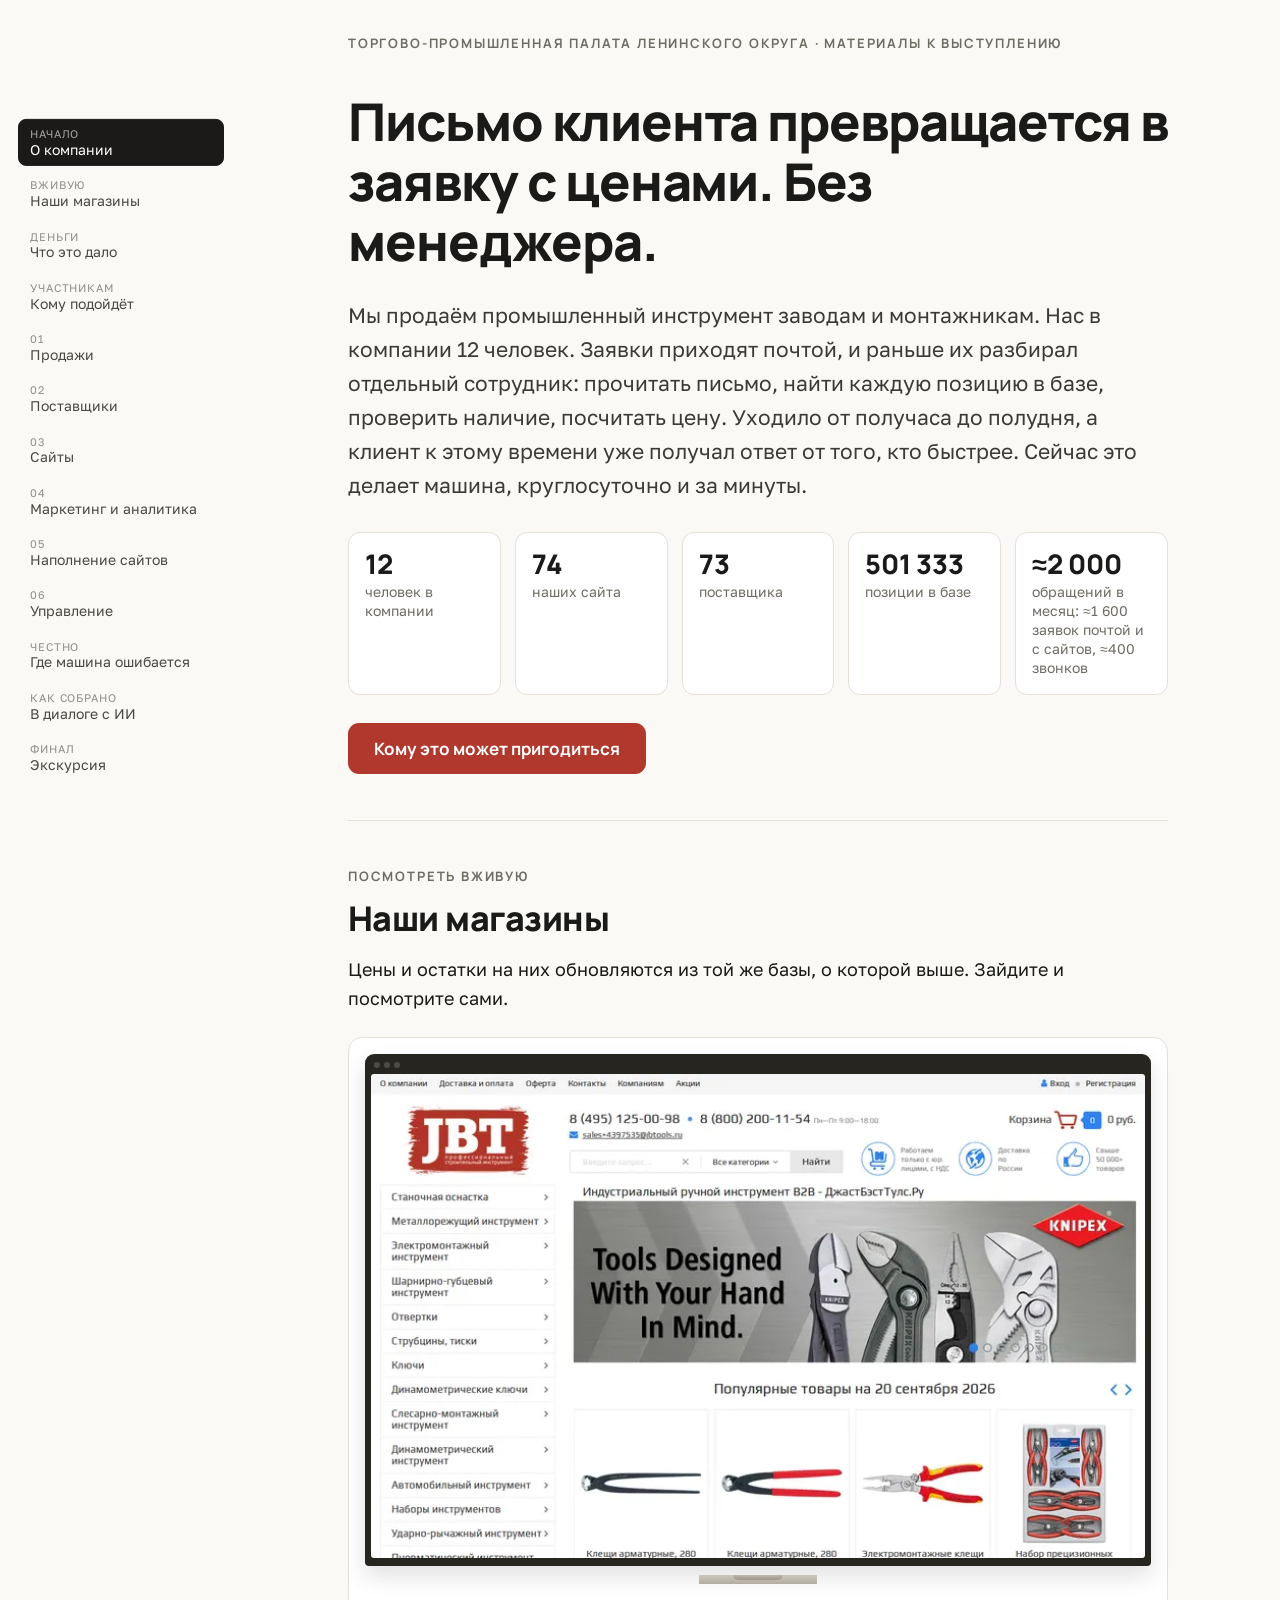
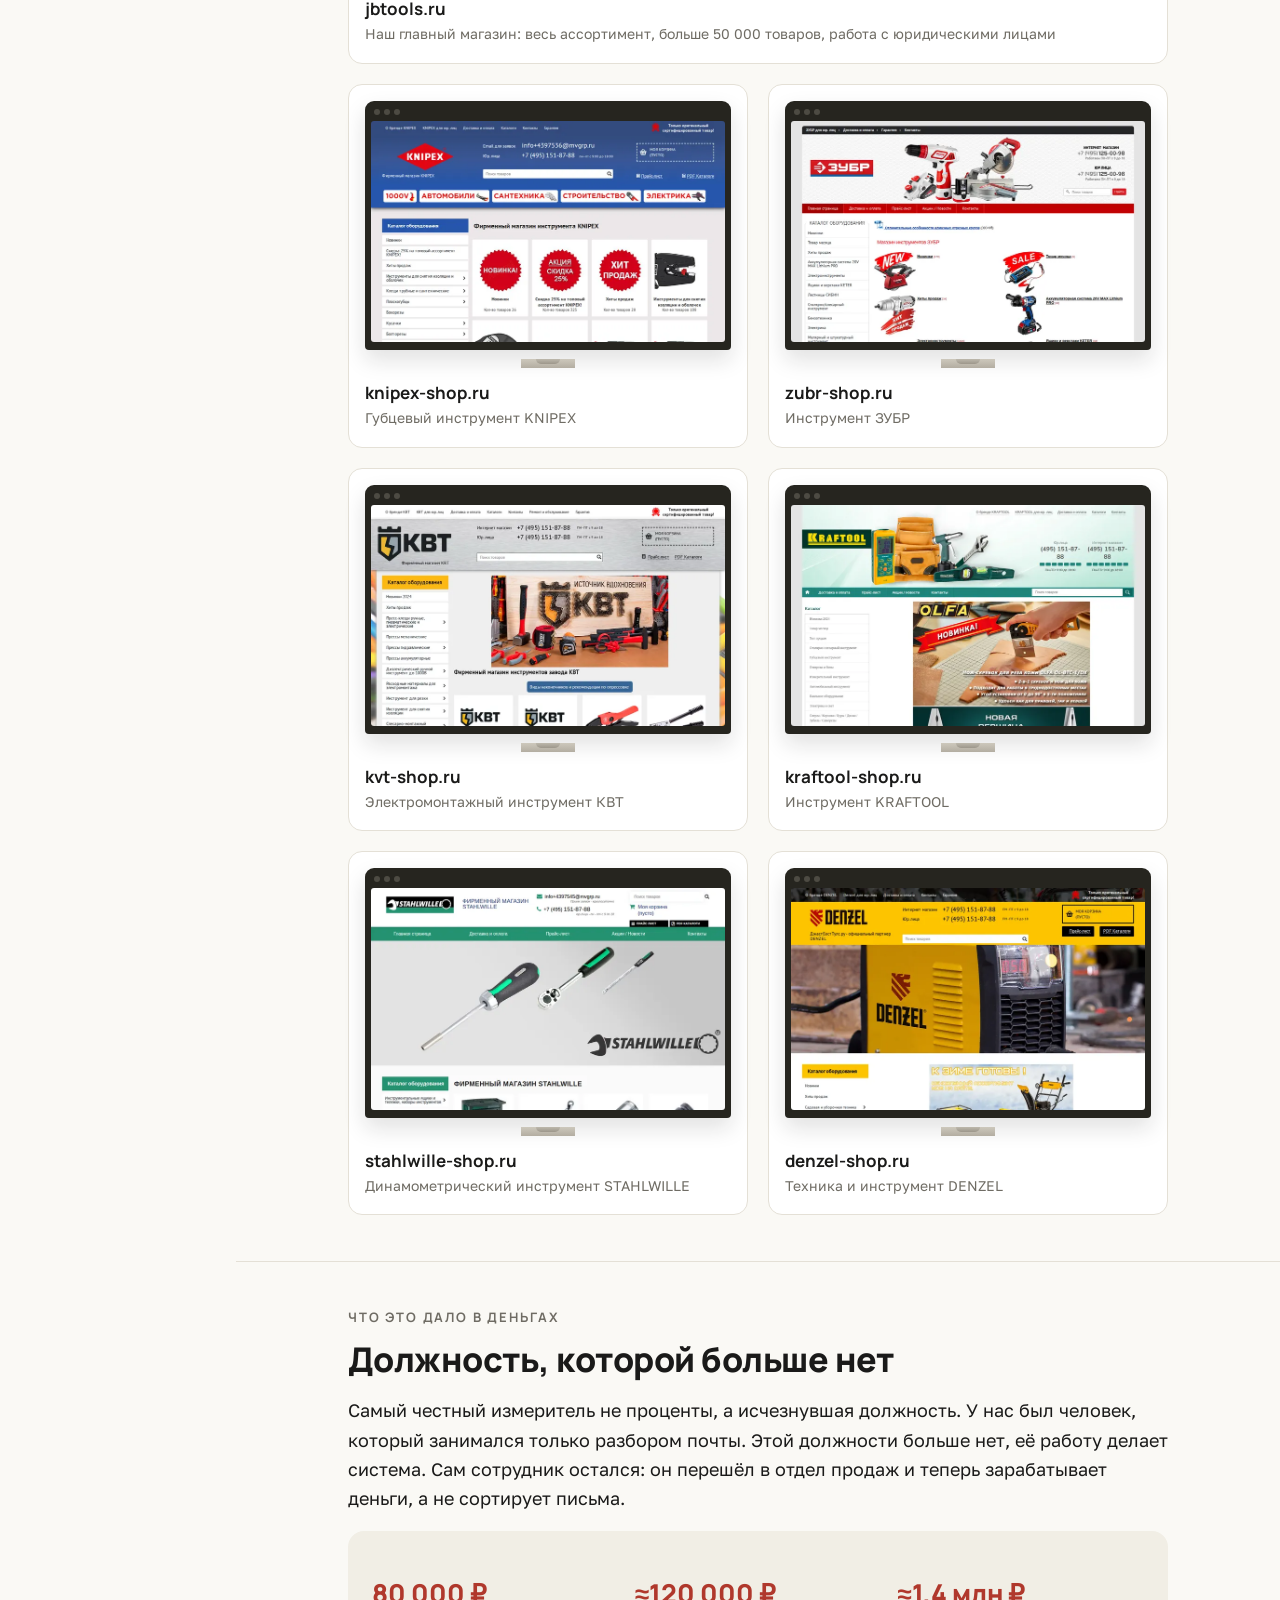
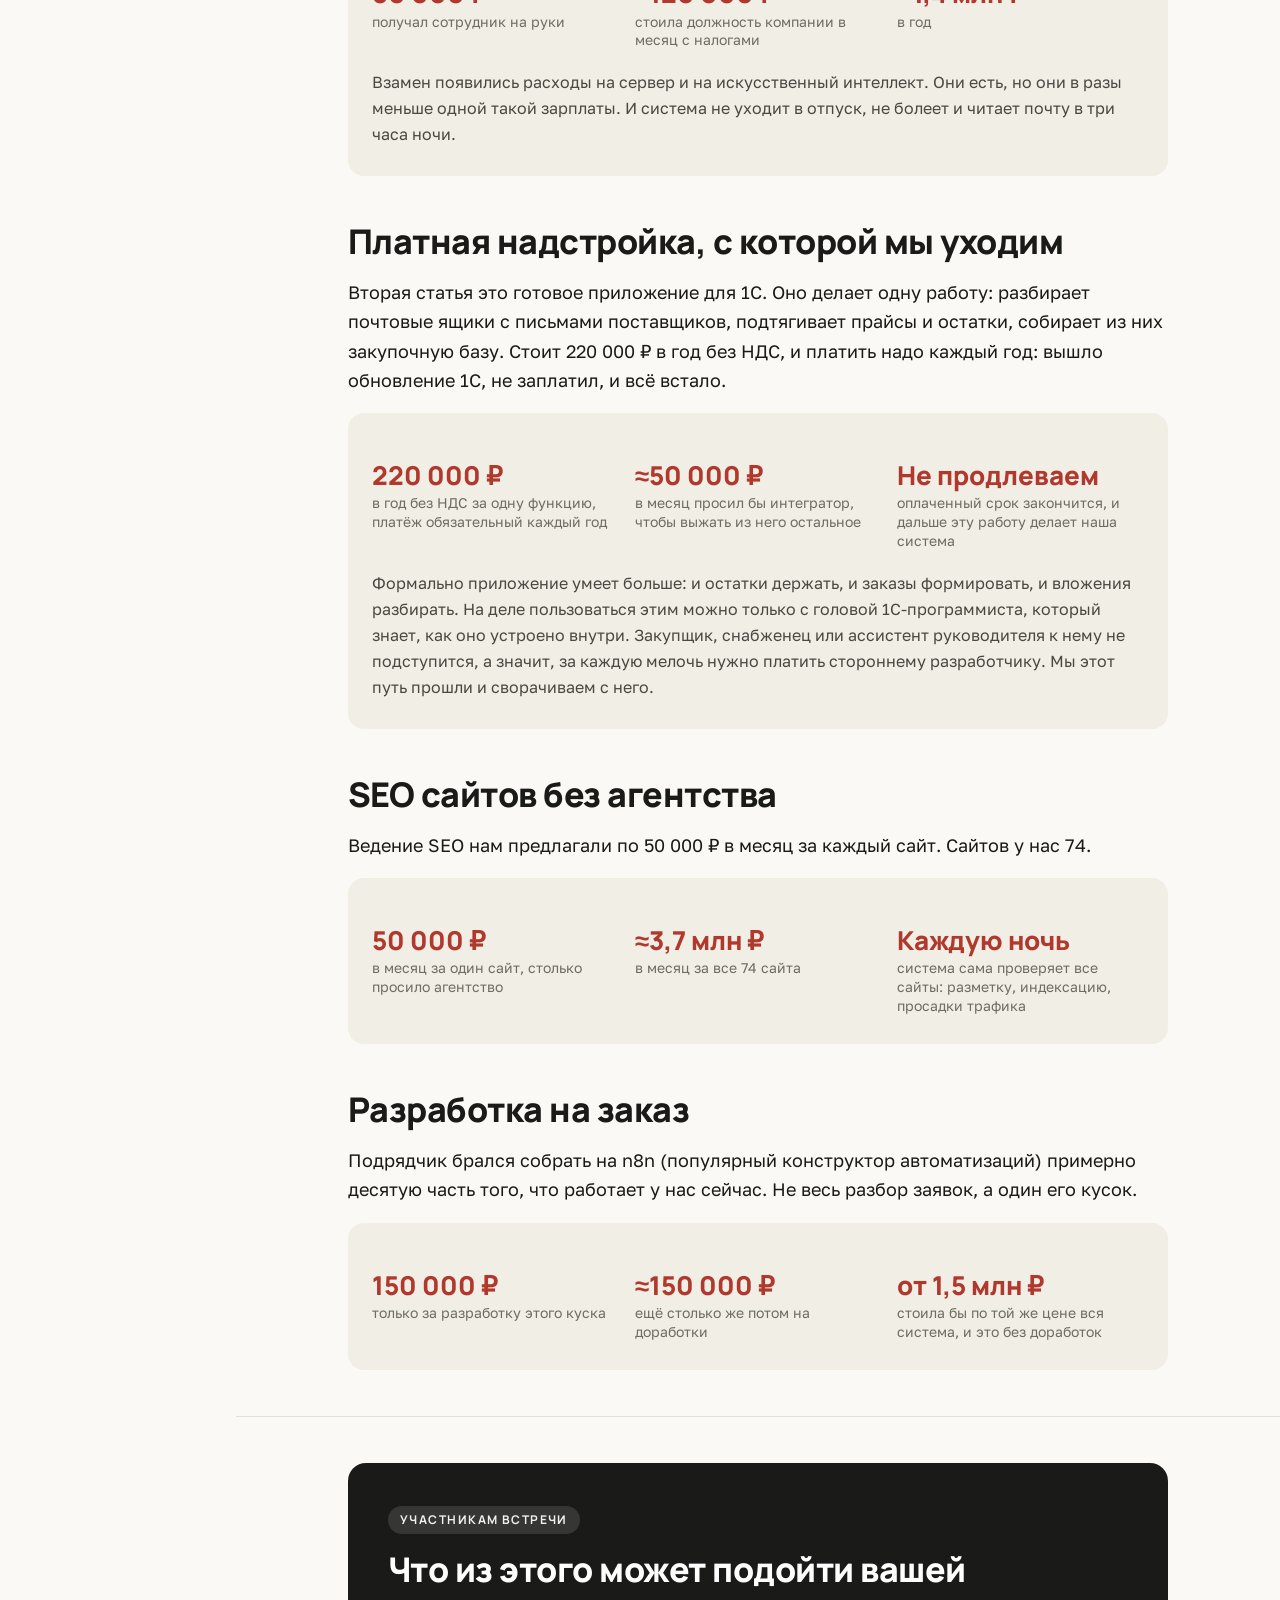
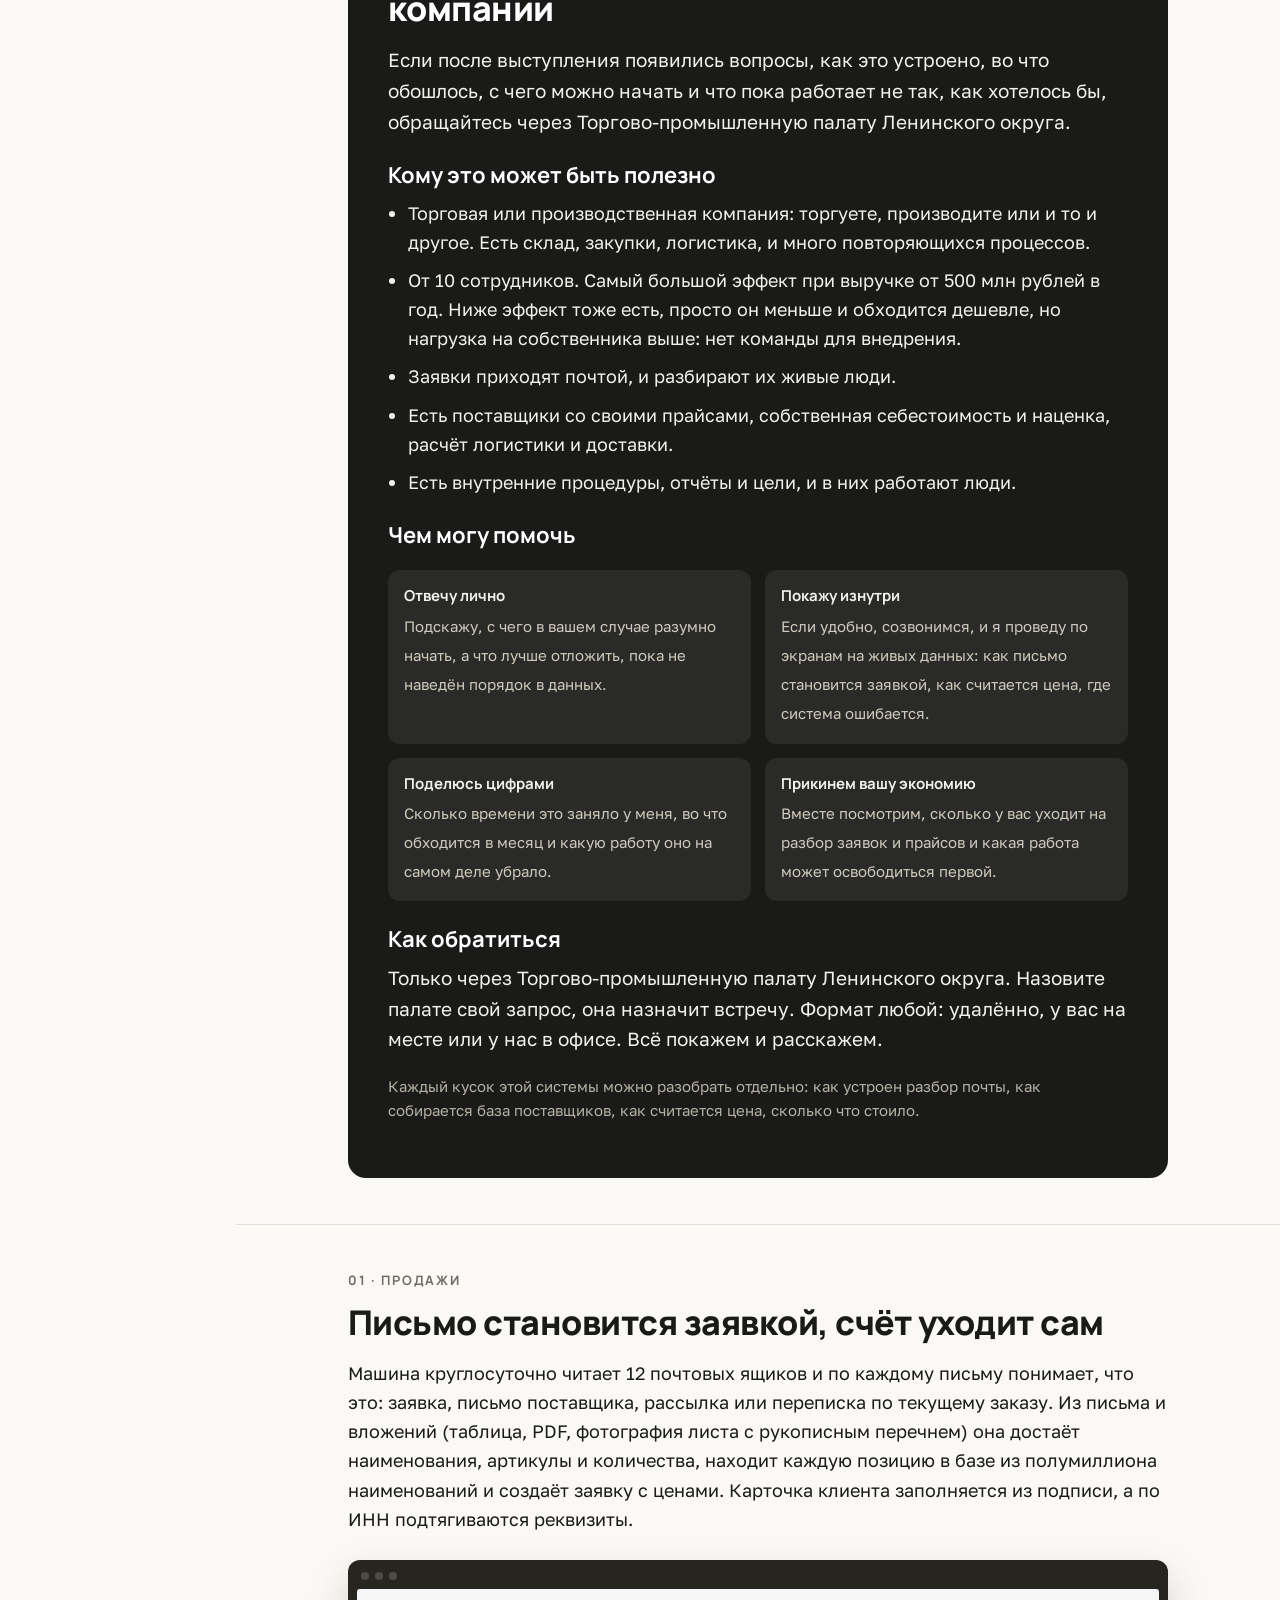
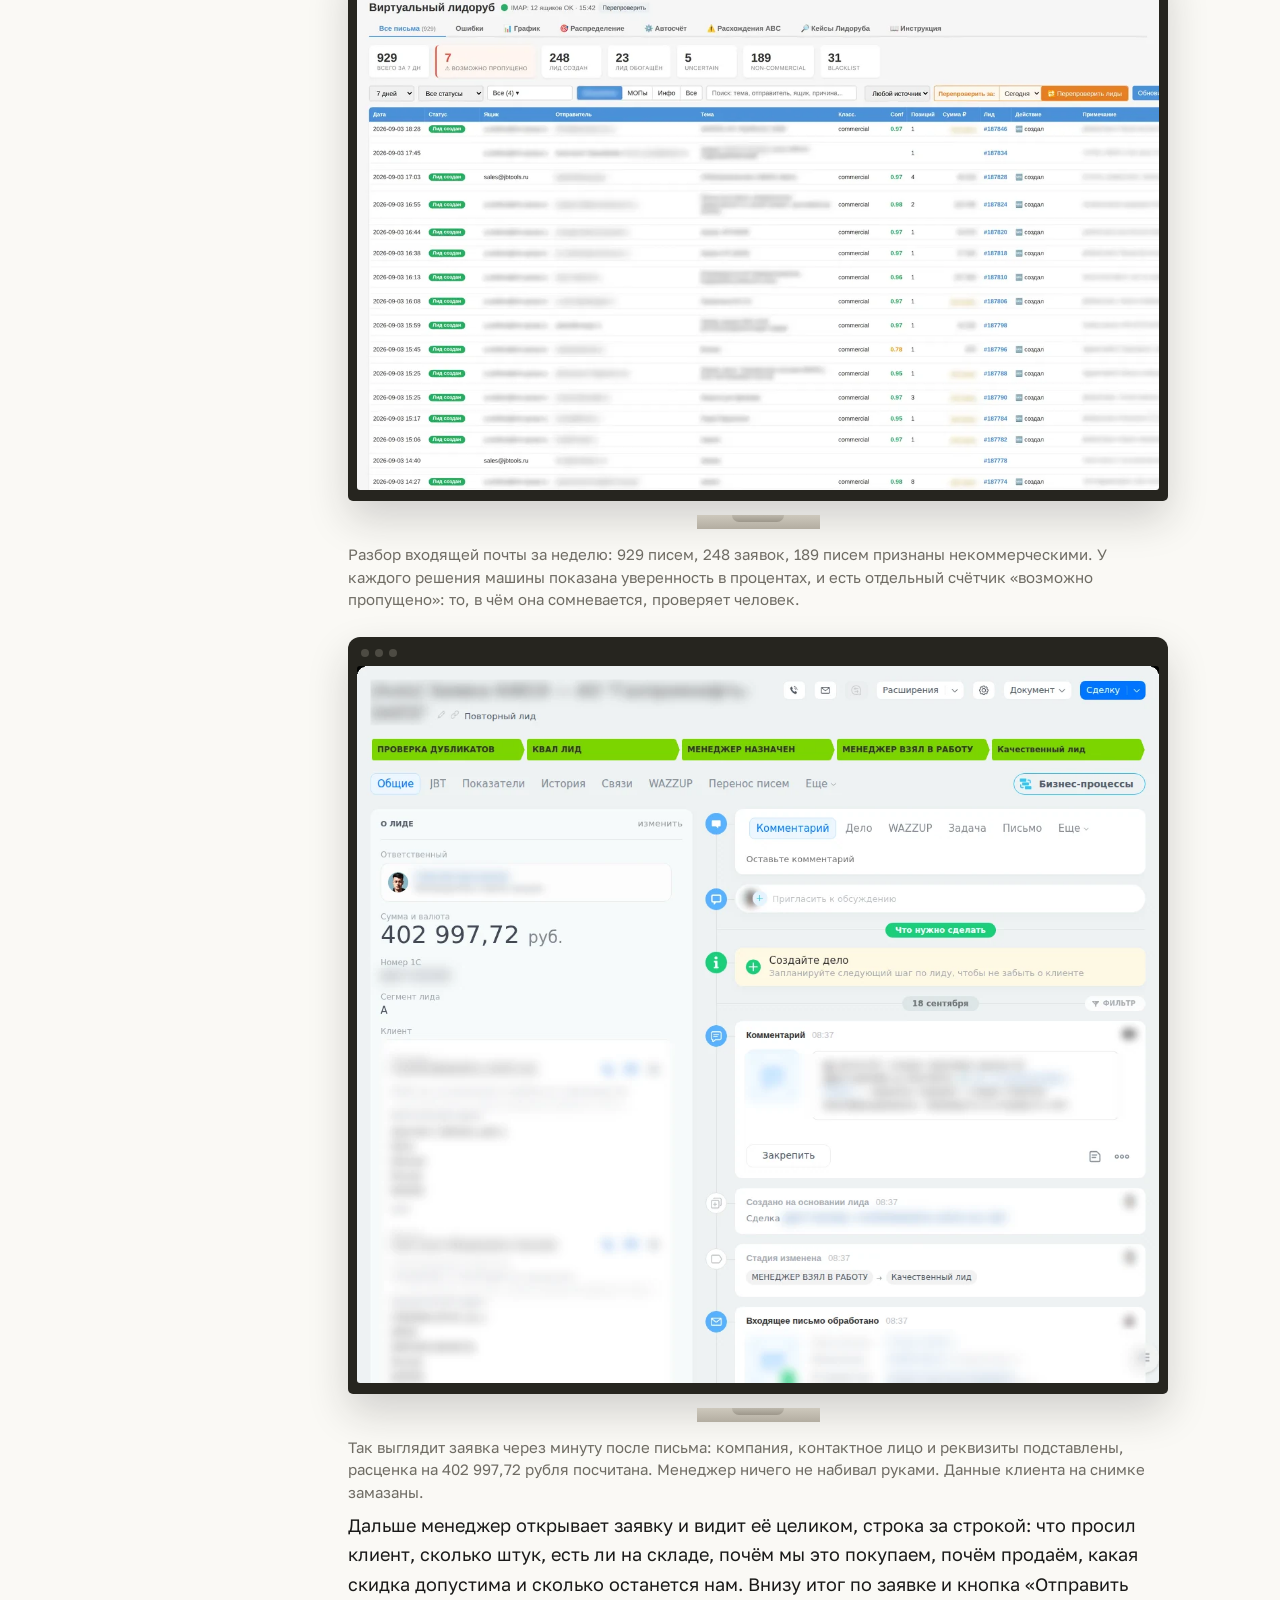
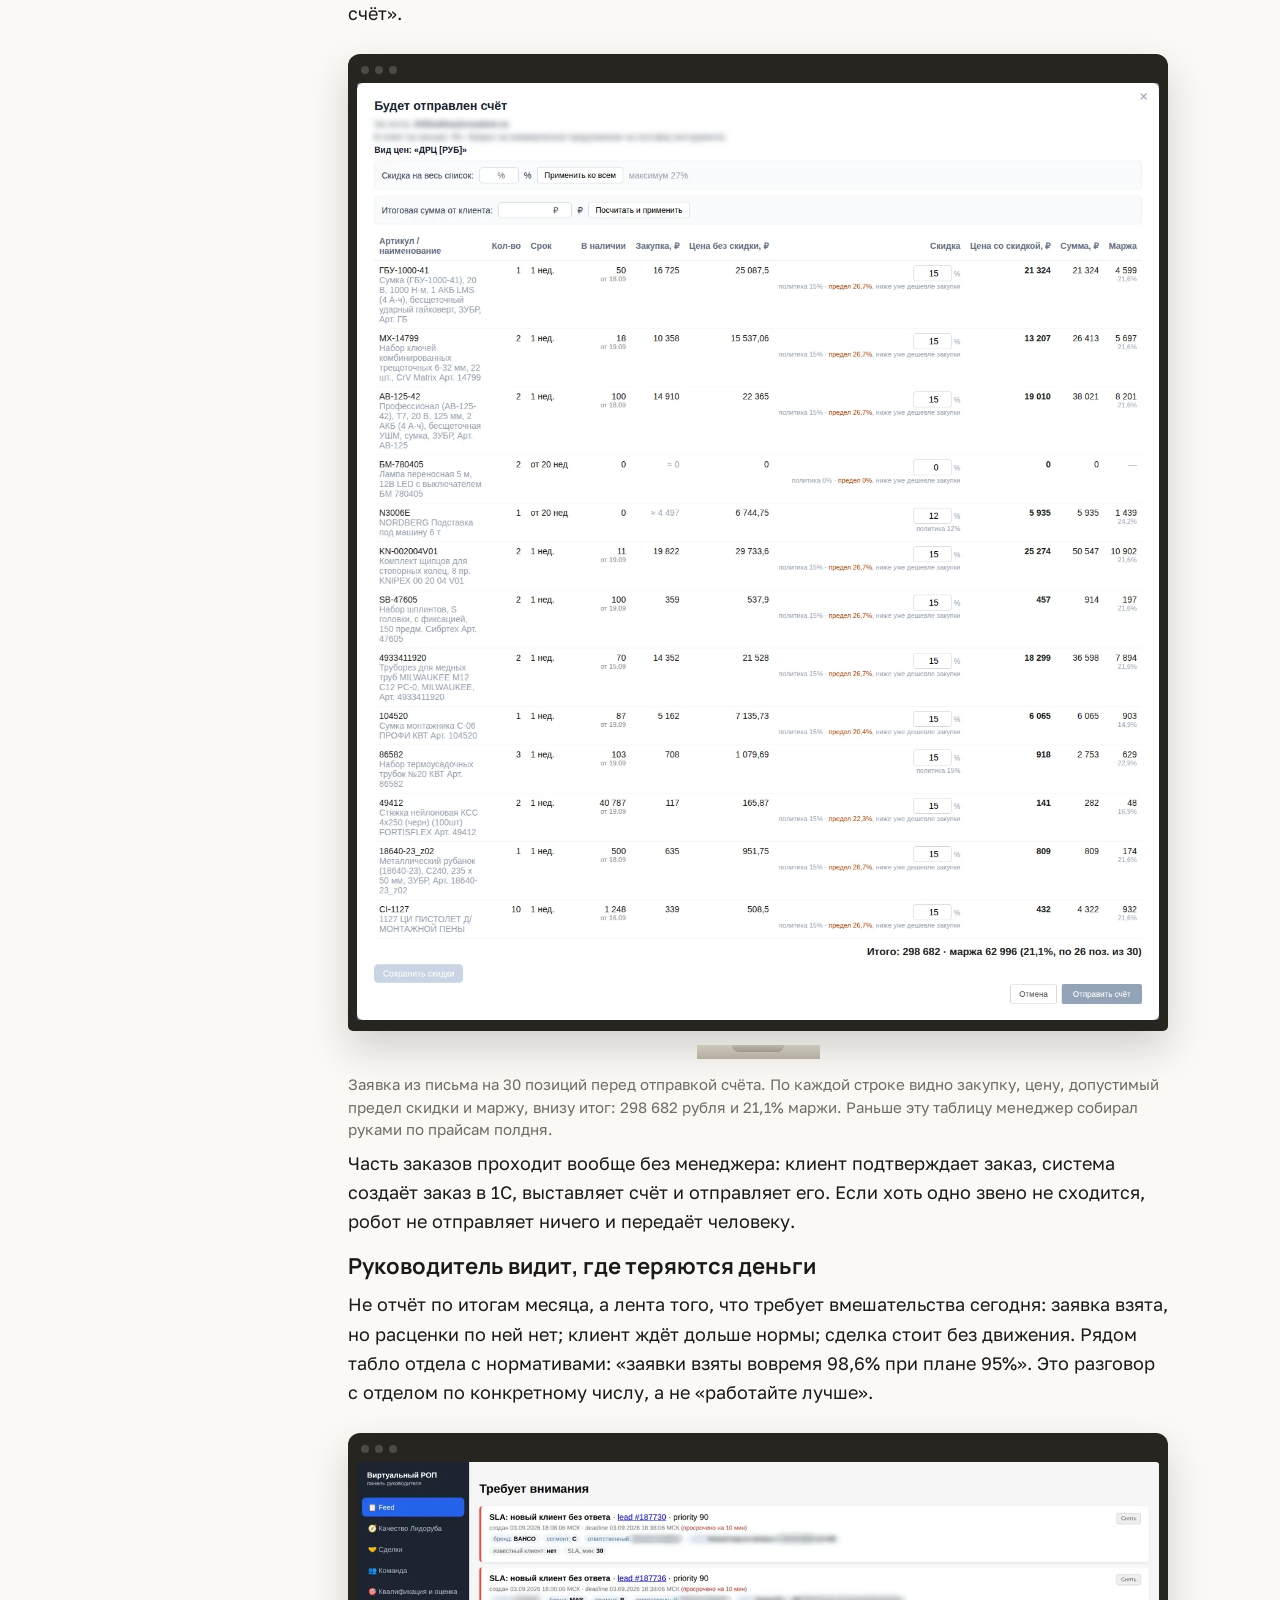
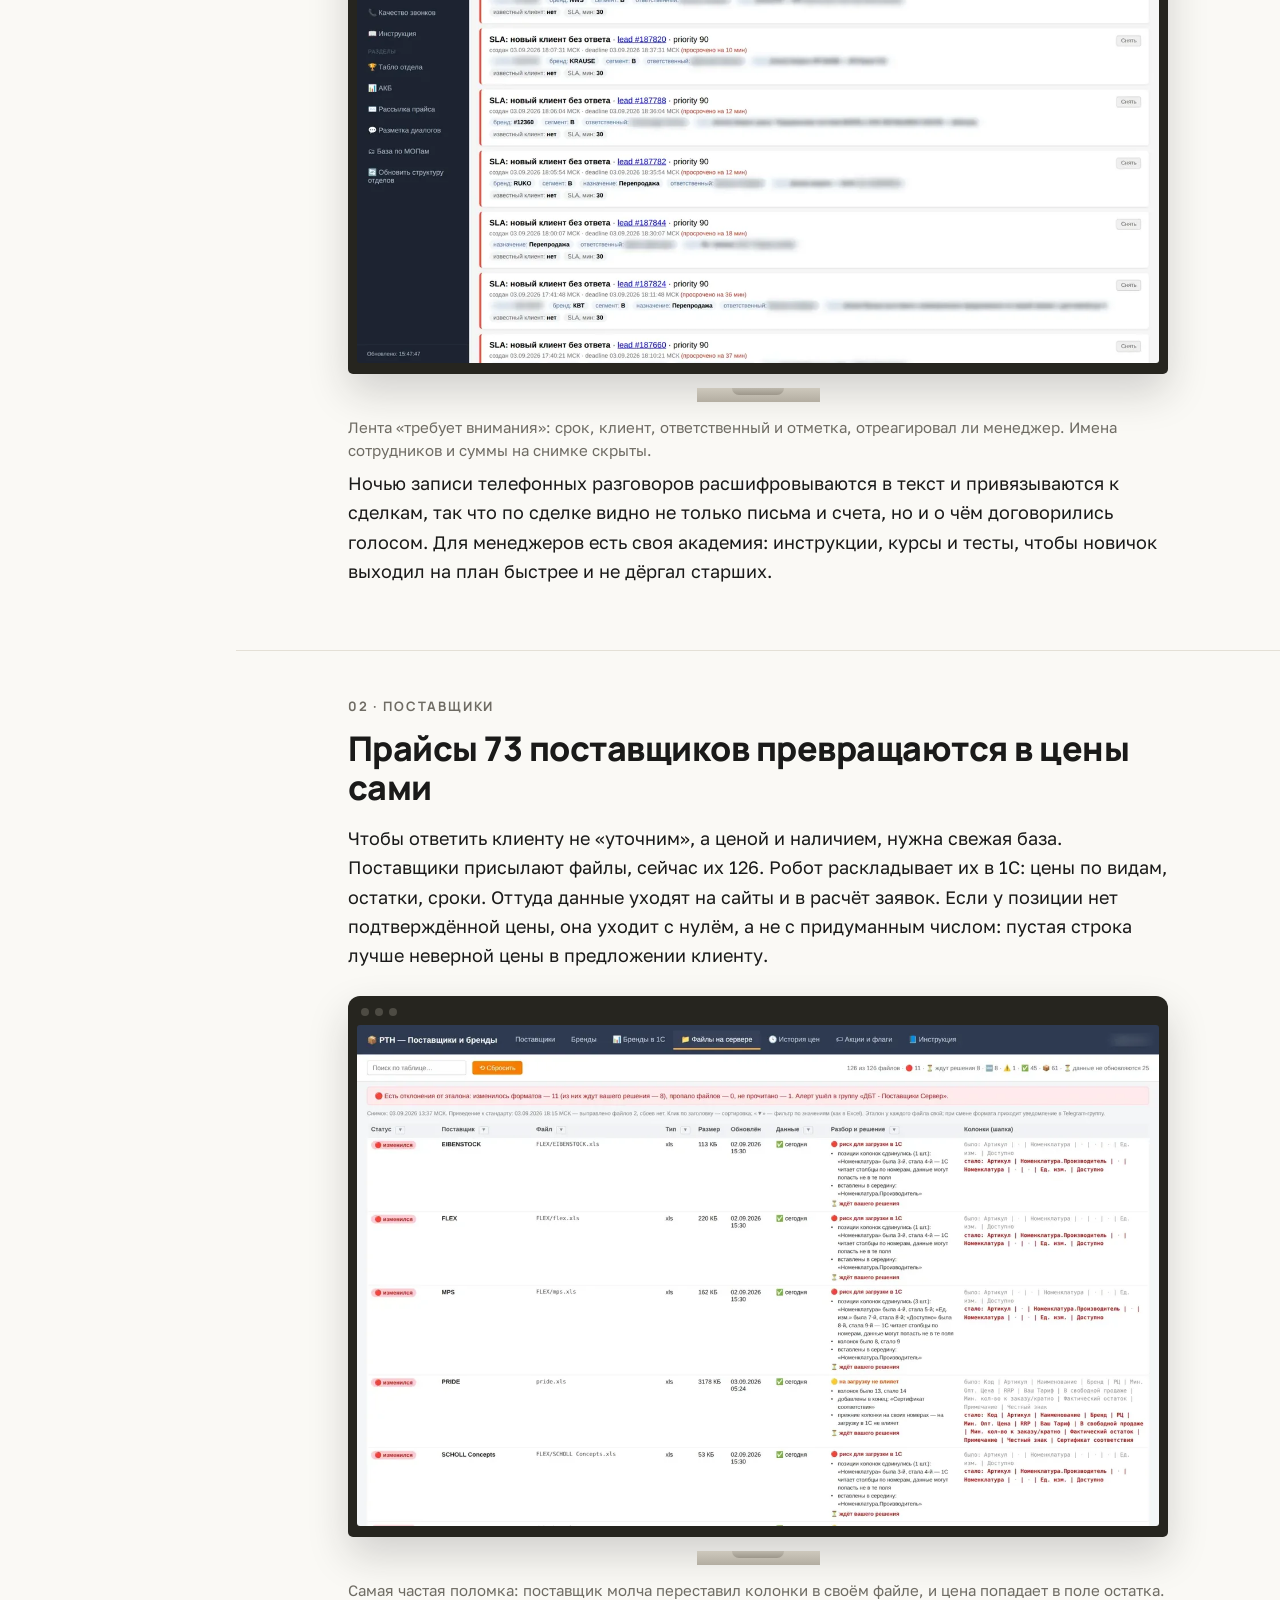
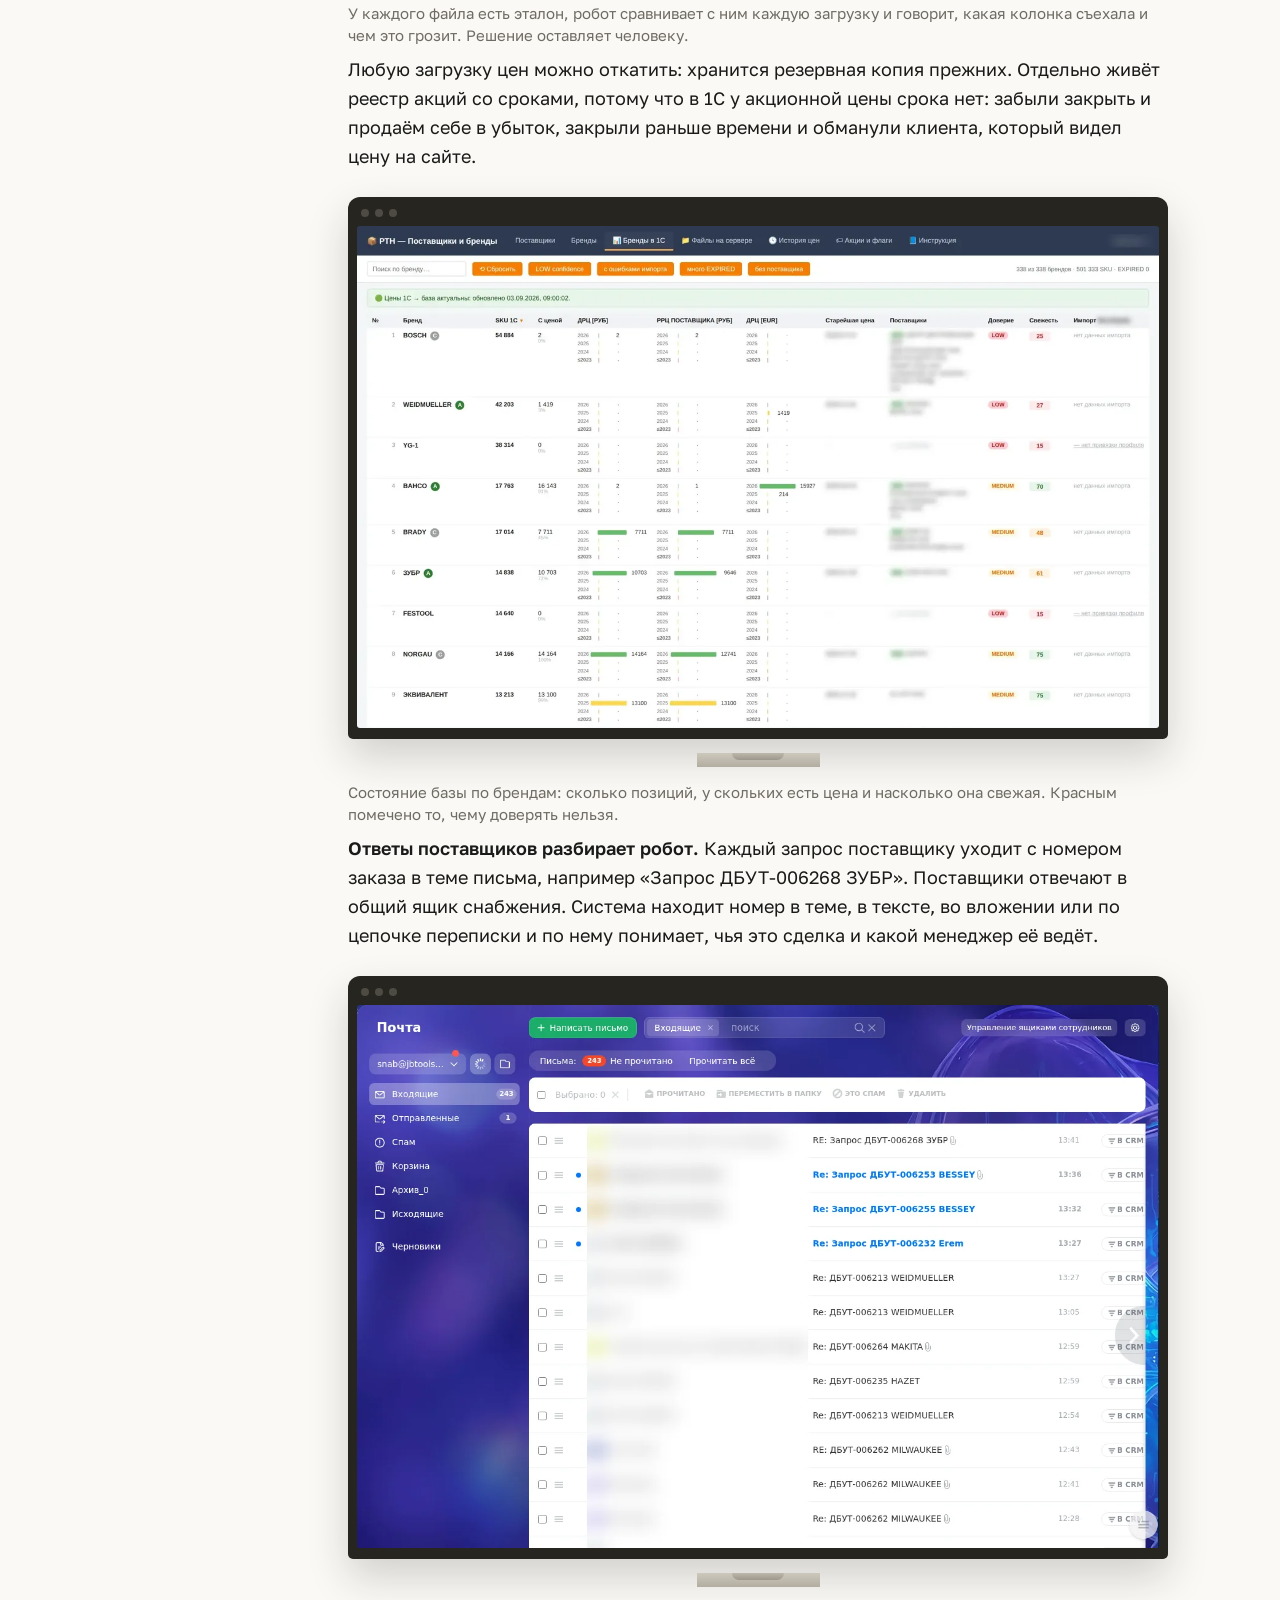
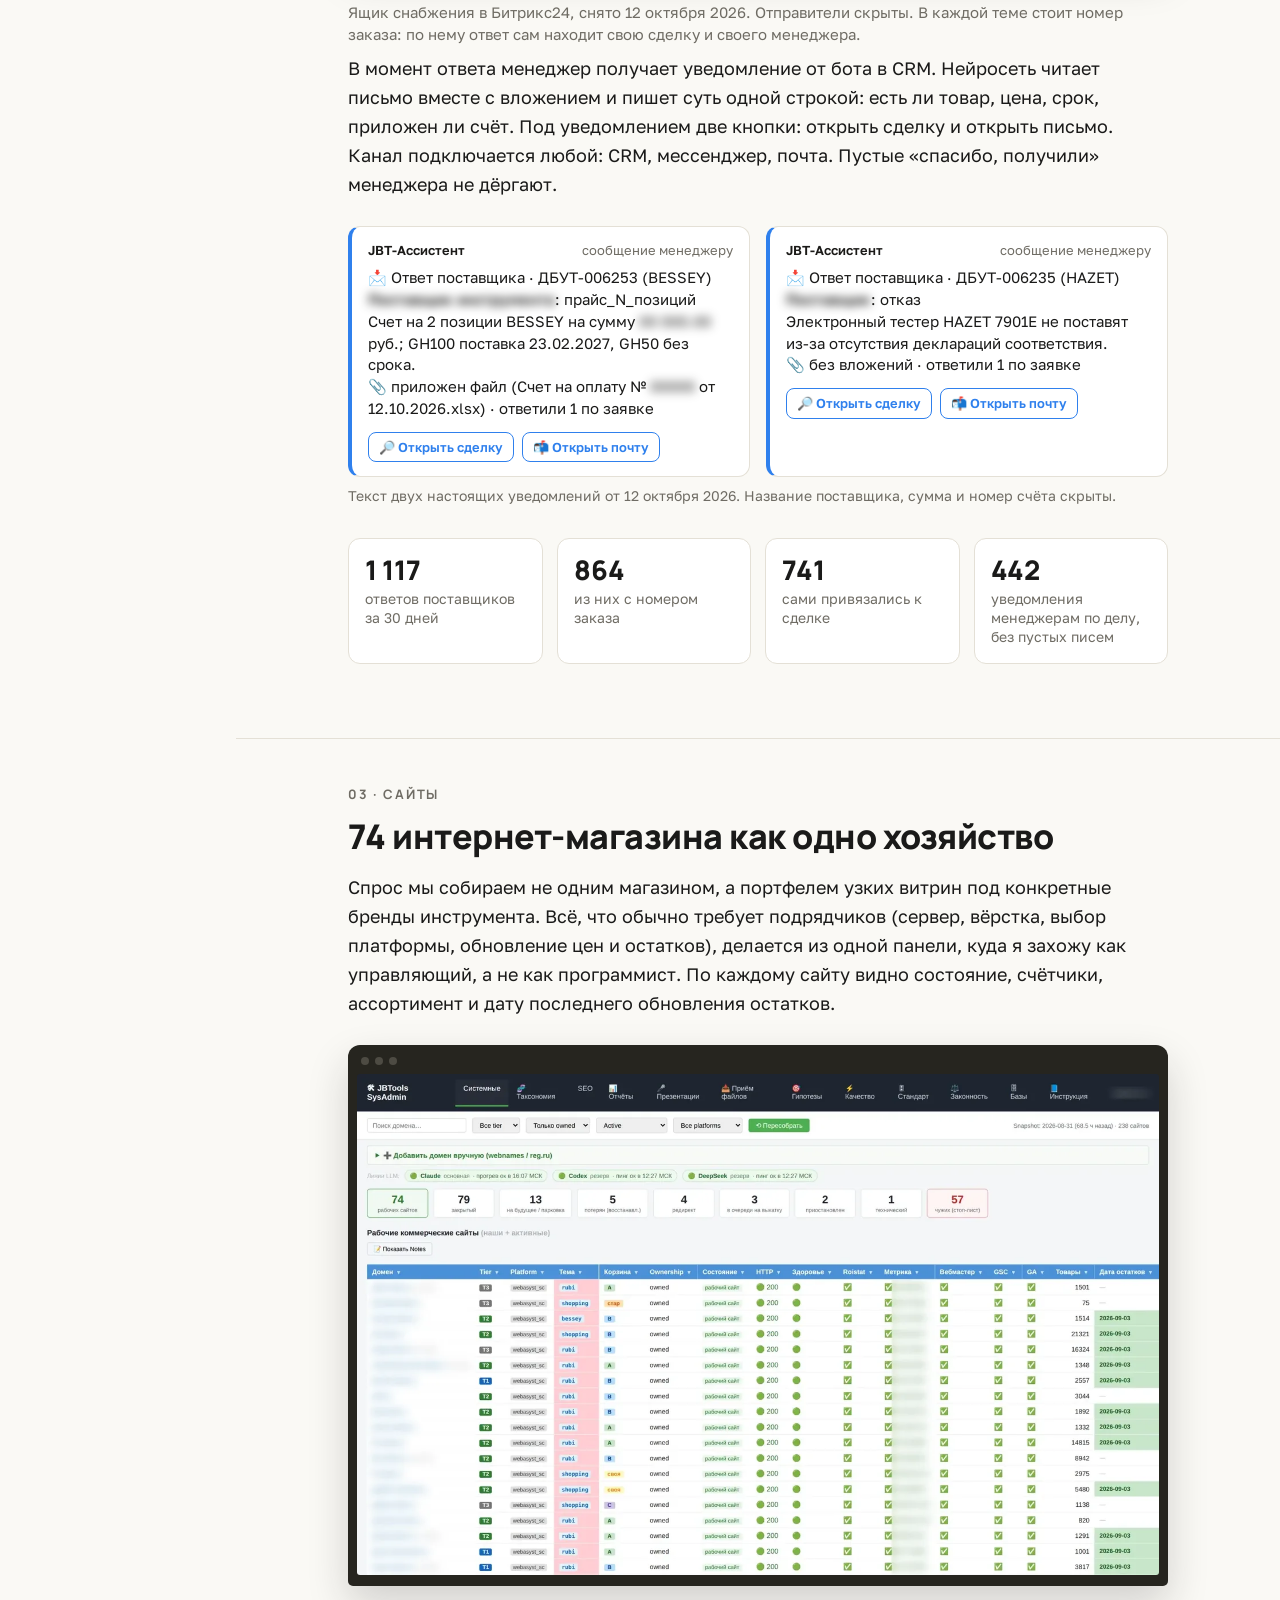
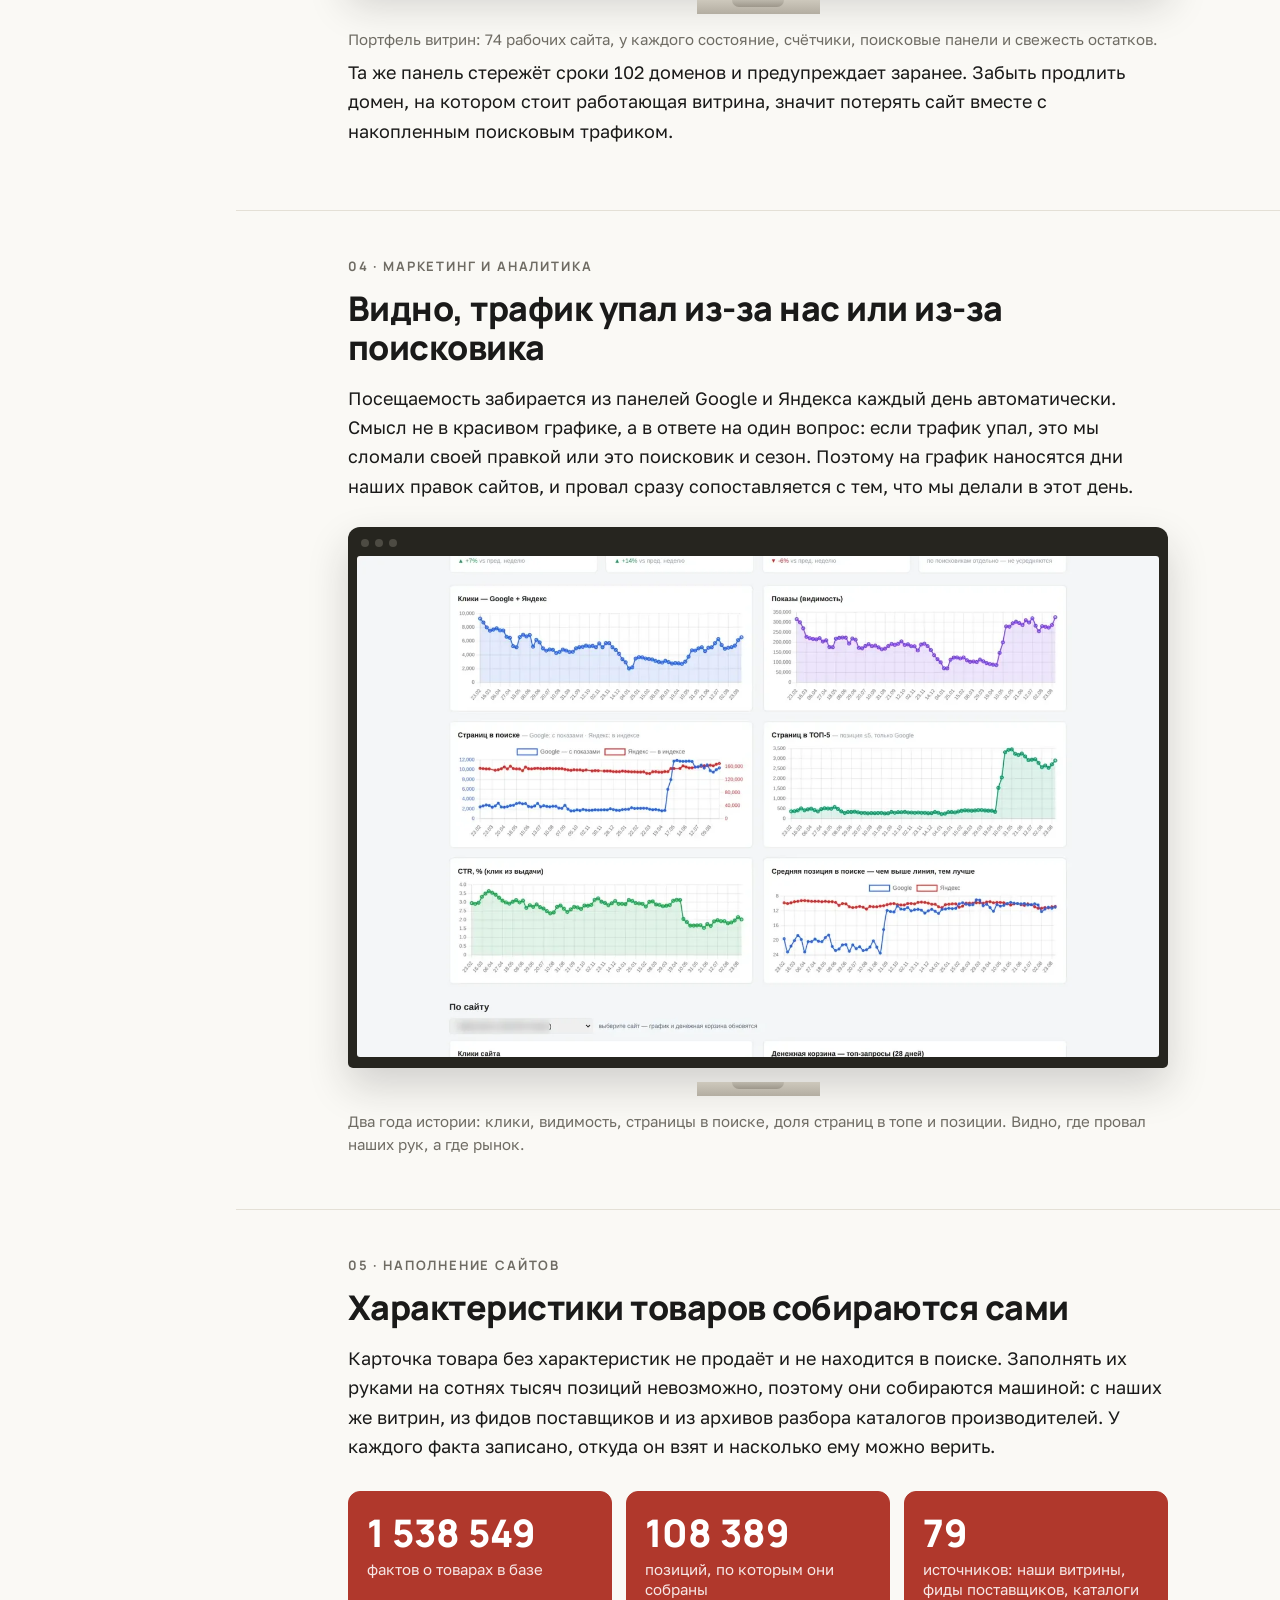
==== commit e7e434a8: "ТПП: ответы поставщиков с уведомлением менеджеру, размеченная карточка КВТ и три цифры наполнения" ====
--- a/tpp/index.html
+++ b/tpp/index.html
@@ -126,6 +126,22 @@
 section, .hero{scroll-margin-top:24px}
 @media(min-width:1200px){ .chapters{display:flex} body{padding-left:236px} }
 @media(min-width:1600px){ body{padding-left:0} .wrap{max-width:1040px} body{font-size:19px} .lead{max-width:48em} }
+.pings{display:grid; grid-template-columns:repeat(2,1fr); gap:16px; margin:26px 0 8px}
+.ping{background:var(--white); border:1px solid var(--line); border-left:4px solid #2f80ed; border-radius:12px; padding:14px 16px; font-size:15px; line-height:1.45}
+.ping__head{display:flex; justify-content:space-between; gap:10px; font-size:13px; color:var(--grey); margin-bottom:8px}
+.ping__bot{font-weight:700; color:#1b1a18}
+.ping p{margin:0}
+.ping__btns{display:flex; flex-wrap:wrap; gap:8px; margin-top:12px}
+.ping__btns span{border:1px solid #2f80ed; color:#2f80ed; border-radius:8px; padding:5px 10px; font-size:13px; font-weight:600}
+.hide{filter:blur(5px); user-select:none}
+.pings__note{font-size:14px; color:var(--grey); margin:4px 0 0}
+.facts.facts--4{grid-template-columns:repeat(4,1fr)}
+@media(max-width:760px){ .pings{grid-template-columns:1fr} .facts.facts--4{grid-template-columns:repeat(2,1fr)} }
+.facts.facts--3{grid-template-columns:repeat(3,1fr)}
+.facts--3 .fact{background:var(--red); border-color:var(--red); padding:20px 18px}
+.facts--3 .fact b{color:#fff; font-size:clamp(26px,4vw,38px)}
+.facts--3 .fact span{color:rgba(255,255,255,.88); font-size:15px}
+@media(max-width:760px){ .facts.facts--3{grid-template-columns:1fr} }
 </style>
 </head>
 <body>
@@ -386,6 +402,45 @@
       <figcaption>Состояние базы по брендам: сколько позиций, у скольких есть цена и насколько она свежая.
       Красным помечено то, чему доверять нельзя.</figcaption>
     </figure>
+    <p><b>Ответы поставщиков разбирает робот.</b> Каждый запрос поставщику уходит с номером заказа в теме
+    письма, например «Запрос ДБУТ-006268 ЗУБР». Поставщики отвечают в общий ящик снабжения. Система находит
+    номер в теме, в тексте, во вложении или по цепочке переписки и по нему понимает, чья это сделка и какой
+    менеджер её ведёт.</p>
+    <figure class="shot">
+      <div class="device"><div class="device__screen"><div class="device__bar"><i></i><i></i><i></i></div>
+        <img src="../img/snab-mail.webp" width="1307" height="884" alt="Ящик снабжения в Битрикс24: в каждой теме письма номер заказа ДБУТ" loading="lazy"></div><div class="device__stand"></div></div>
+      <figcaption>Ящик снабжения в Битрикс24, снято 12 октября 2026. Отправители скрыты. В каждой теме
+      стоит номер заказа: по нему ответ сам находит свою сделку и своего менеджера.</figcaption>
+    </figure>
+    <p>В момент ответа менеджер получает уведомление от бота в CRM. Нейросеть читает письмо вместе
+    с вложением и пишет суть одной строкой: есть ли товар, цена, срок, приложен ли счёт. Под уведомлением
+    две кнопки: открыть сделку и открыть письмо. Канал подключается любой: CRM, мессенджер, почта.
+    Пустые «спасибо, получили» менеджера не дёргают.</p>
+    <div class="pings">
+      <div class="ping">
+        <div class="ping__head"><span class="ping__bot">JBT-Ассистент</span><span>сообщение менеджеру</span></div>
+        <p>📩 Ответ поставщика · ДБУТ-006253 (BESSEY)<br>
+        <b><span class="hide">Поставщик инструмента</span></b>: прайс_N_позиций<br>
+        Счет на 2 позиции BESSEY на сумму <span class="hide">00 000.00</span> руб.; GH100 поставка 23.02.2027, GH50 без срока.<br>
+        📎 приложен файл (Счет на оплату № <span class="hide">00000</span> от 12.10.2026.xlsx) · ответили 1 по заявке</p>
+        <div class="ping__btns"><span>🔎 Открыть сделку</span><span>📬 Открыть почту</span></div>
+      </div>
+      <div class="ping">
+        <div class="ping__head"><span class="ping__bot">JBT-Ассистент</span><span>сообщение менеджеру</span></div>
+        <p>📩 Ответ поставщика · ДБУТ-006235 (HAZET)<br>
+        <b><span class="hide">Поставщик</span></b>: отказ<br>
+        Электронный тестер HAZET 7901E не поставят из-за отсутствия деклараций соответствия.<br>
+        📎 без вложений · ответили 1 по заявке</p>
+        <div class="ping__btns"><span>🔎 Открыть сделку</span><span>📬 Открыть почту</span></div>
+      </div>
+    </div>
+    <p class="pings__note">Текст двух настоящих уведомлений от 12 октября 2026. Название поставщика, сумма и номер счёта скрыты.</p>
+    <div class="facts facts--4">
+      <div class="fact"><b>1 117</b><span>ответов поставщиков за 30 дней</span></div>
+      <div class="fact"><b>864</b><span>из них с номером заказа</span></div>
+      <div class="fact"><b>741</b><span>сами привязались к сделке</span></div>
+      <div class="fact"><b>442</b><span>уведомления менеджерам по делу, без пустых писем</span></div>
+    </div>
   </div>
 </section>
 
@@ -431,8 +486,21 @@
     <h2>Характеристики товаров собираются сами</h2>
     <p>Карточка товара без характеристик не продаёт и не находится в поиске. Заполнять их руками на сотнях
     тысяч позиций невозможно, поэтому они собираются машиной: с наших же витрин, из фидов поставщиков
-    и из архивов разбора каталогов производителей. Сейчас в базе 1 537 550 фактов о товарах на 108 068
-    позициях, и у каждого факта записано, откуда он взят и насколько ему можно верить.</p>
+    и из архивов разбора каталогов производителей. У каждого факта записано, откуда он взят и насколько
+    ему можно верить.</p>
+    <div class="facts facts--3">
+      <div class="fact"><b>1 538 549</b><span>фактов о товарах в базе</span></div>
+      <div class="fact"><b>108 389</b><span>позиций, по которым они собраны</span></div>
+      <div class="fact"><b>79</b><span>источников: наши витрины, фиды поставщиков, каталоги производителей</span></div>
+    </div>
+    <figure class="shot">
+      <div class="device"><div class="device__screen"><div class="device__bar"><i></i><i></i><i></i></div>
+        <img src="../img/kvt-card.webp" width="1400" height="1521" alt="Карточка гидравлического пресса КВТ ПГР-120 с отмеченными блоками наполнения" loading="lazy"></div><div class="device__stand"></div></div>
+      <figcaption>Карточка гидравлического пресса на нашем сайте КВТ. Рамками отмечено, что мы заполняем
+      на каждой карточке: фото, цена и наличие, свойства, описание и комплект, запчасти и паспорт,
+      характеристики, товары серии, вопросы и ответы, упаковка и логистика для расчёта доставки.
+      Карточка целиком: <a href="https://kvt-shop.ru/product/press-gidravlicheskij-ruchnoj-pgr-120-kvt-53052/">kvt-shop.ru, пресс ПГР-120</a>.</figcaption>
+    </figure>
   </div>
 </section>
 
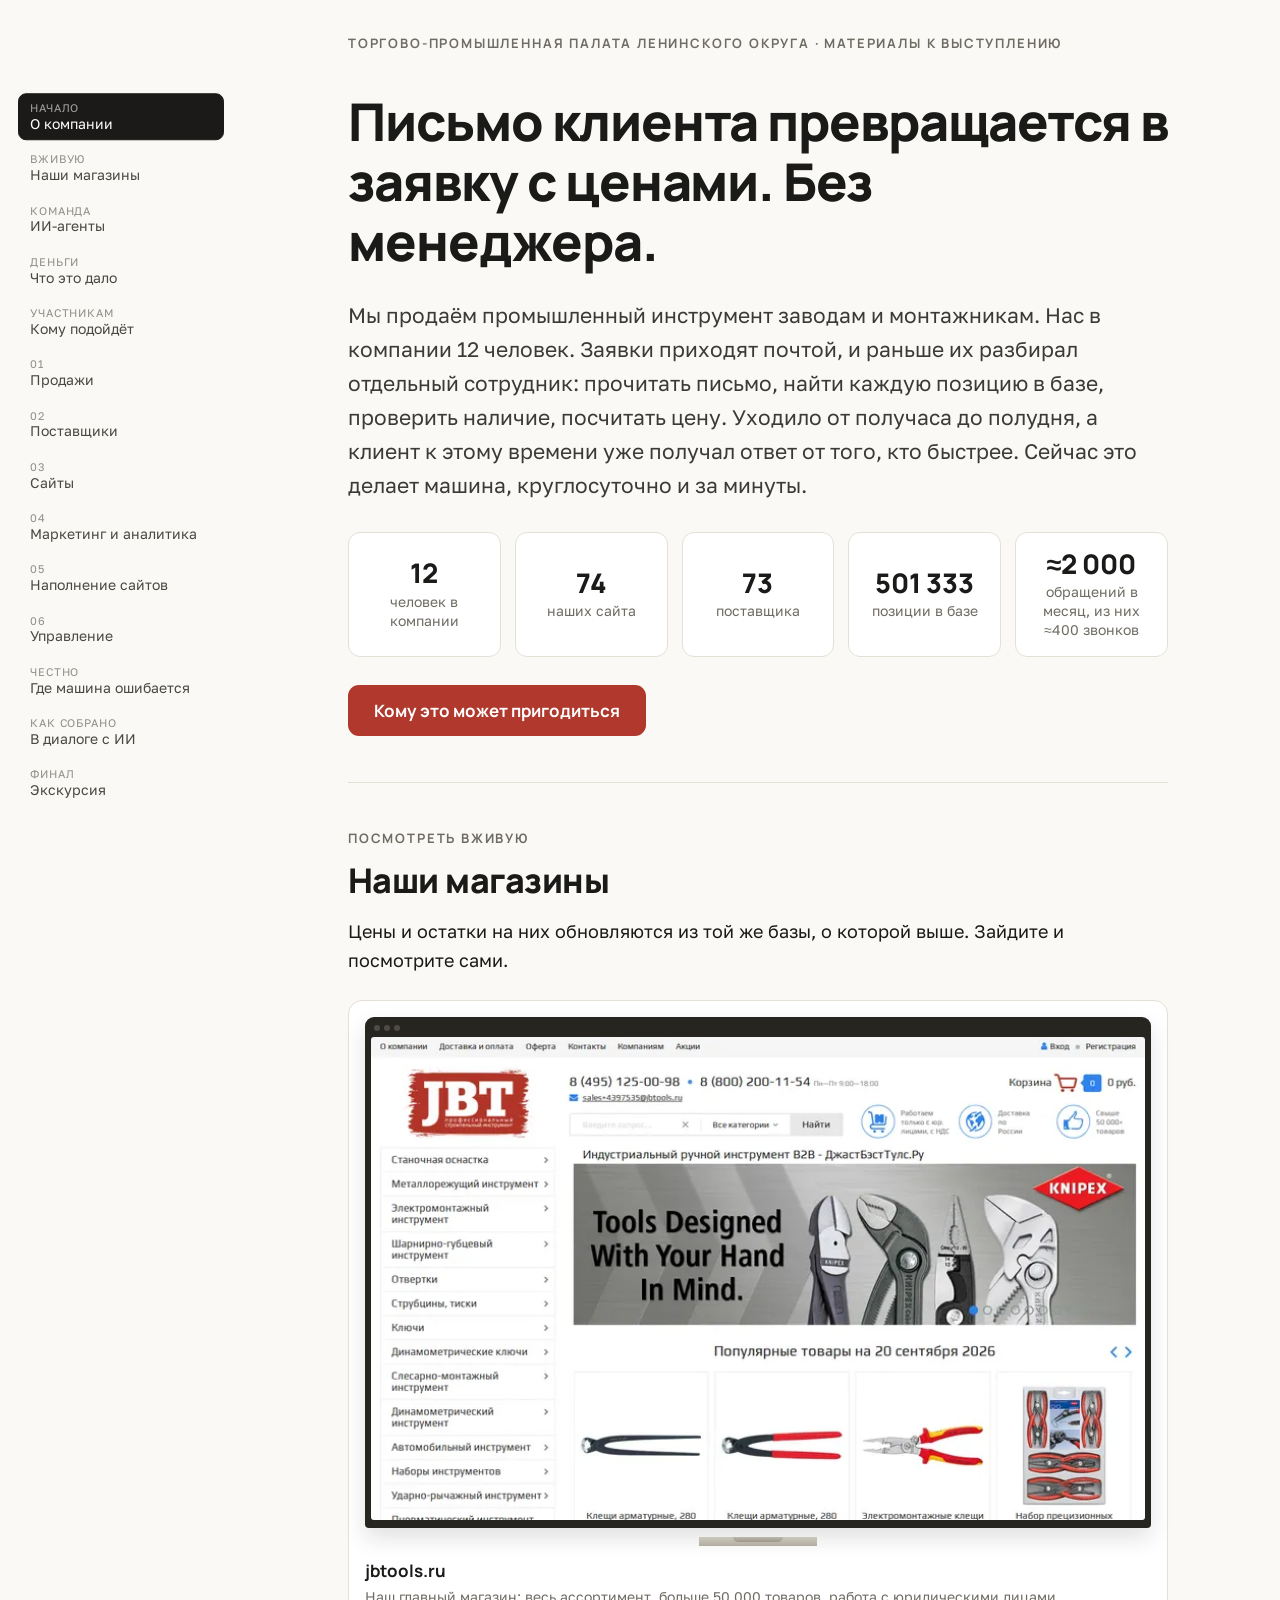
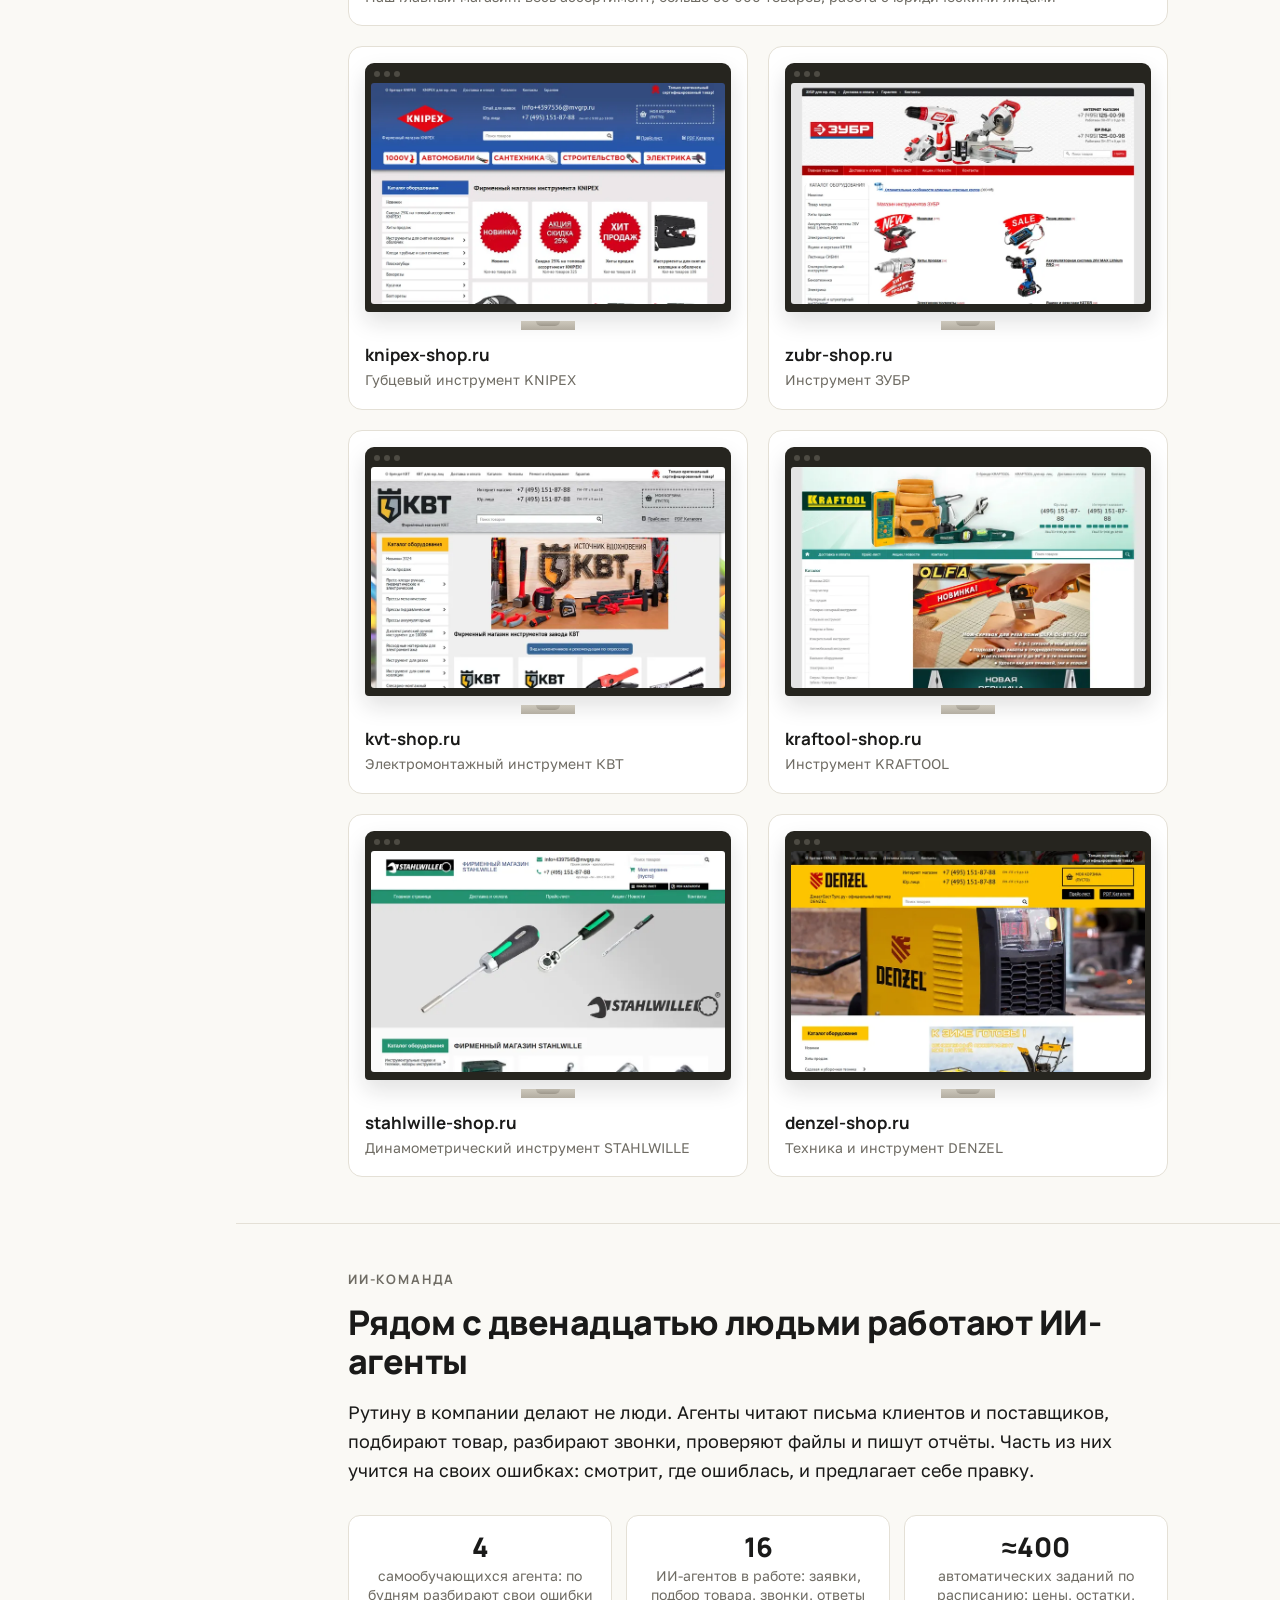
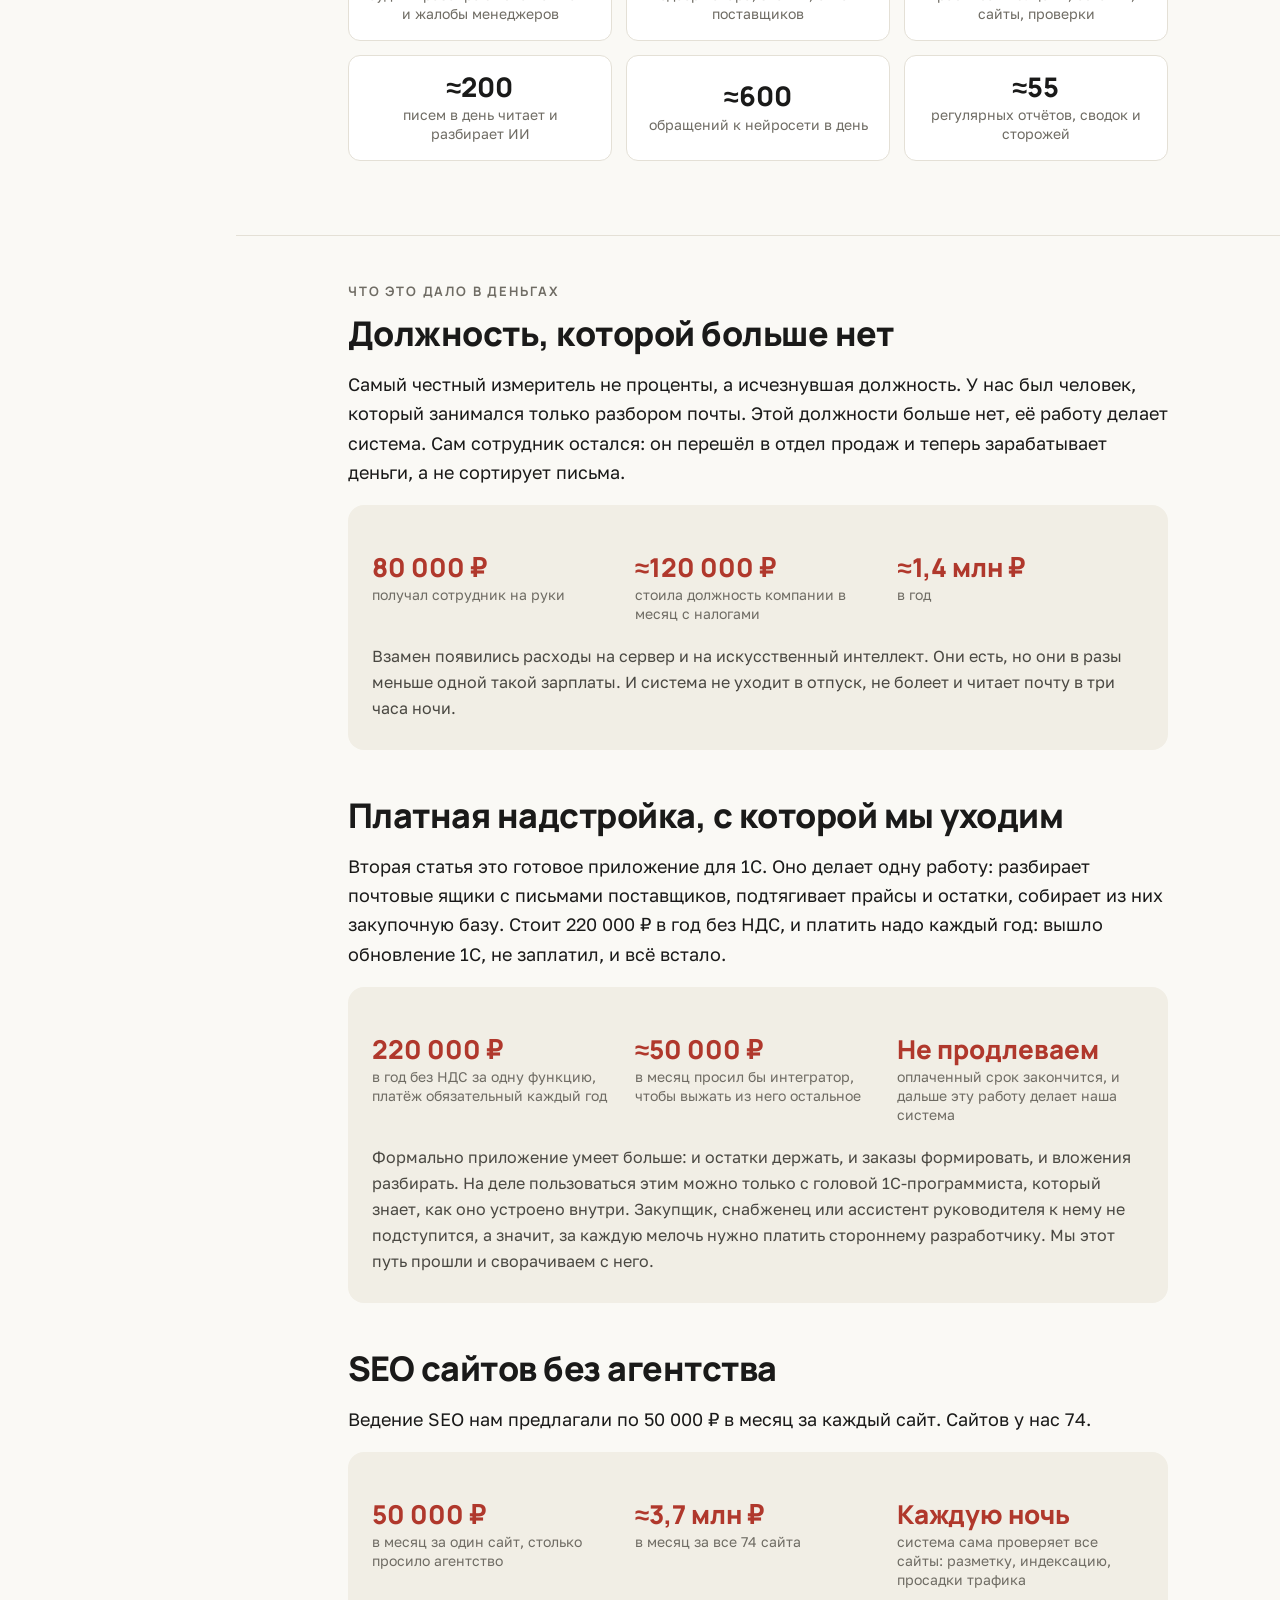
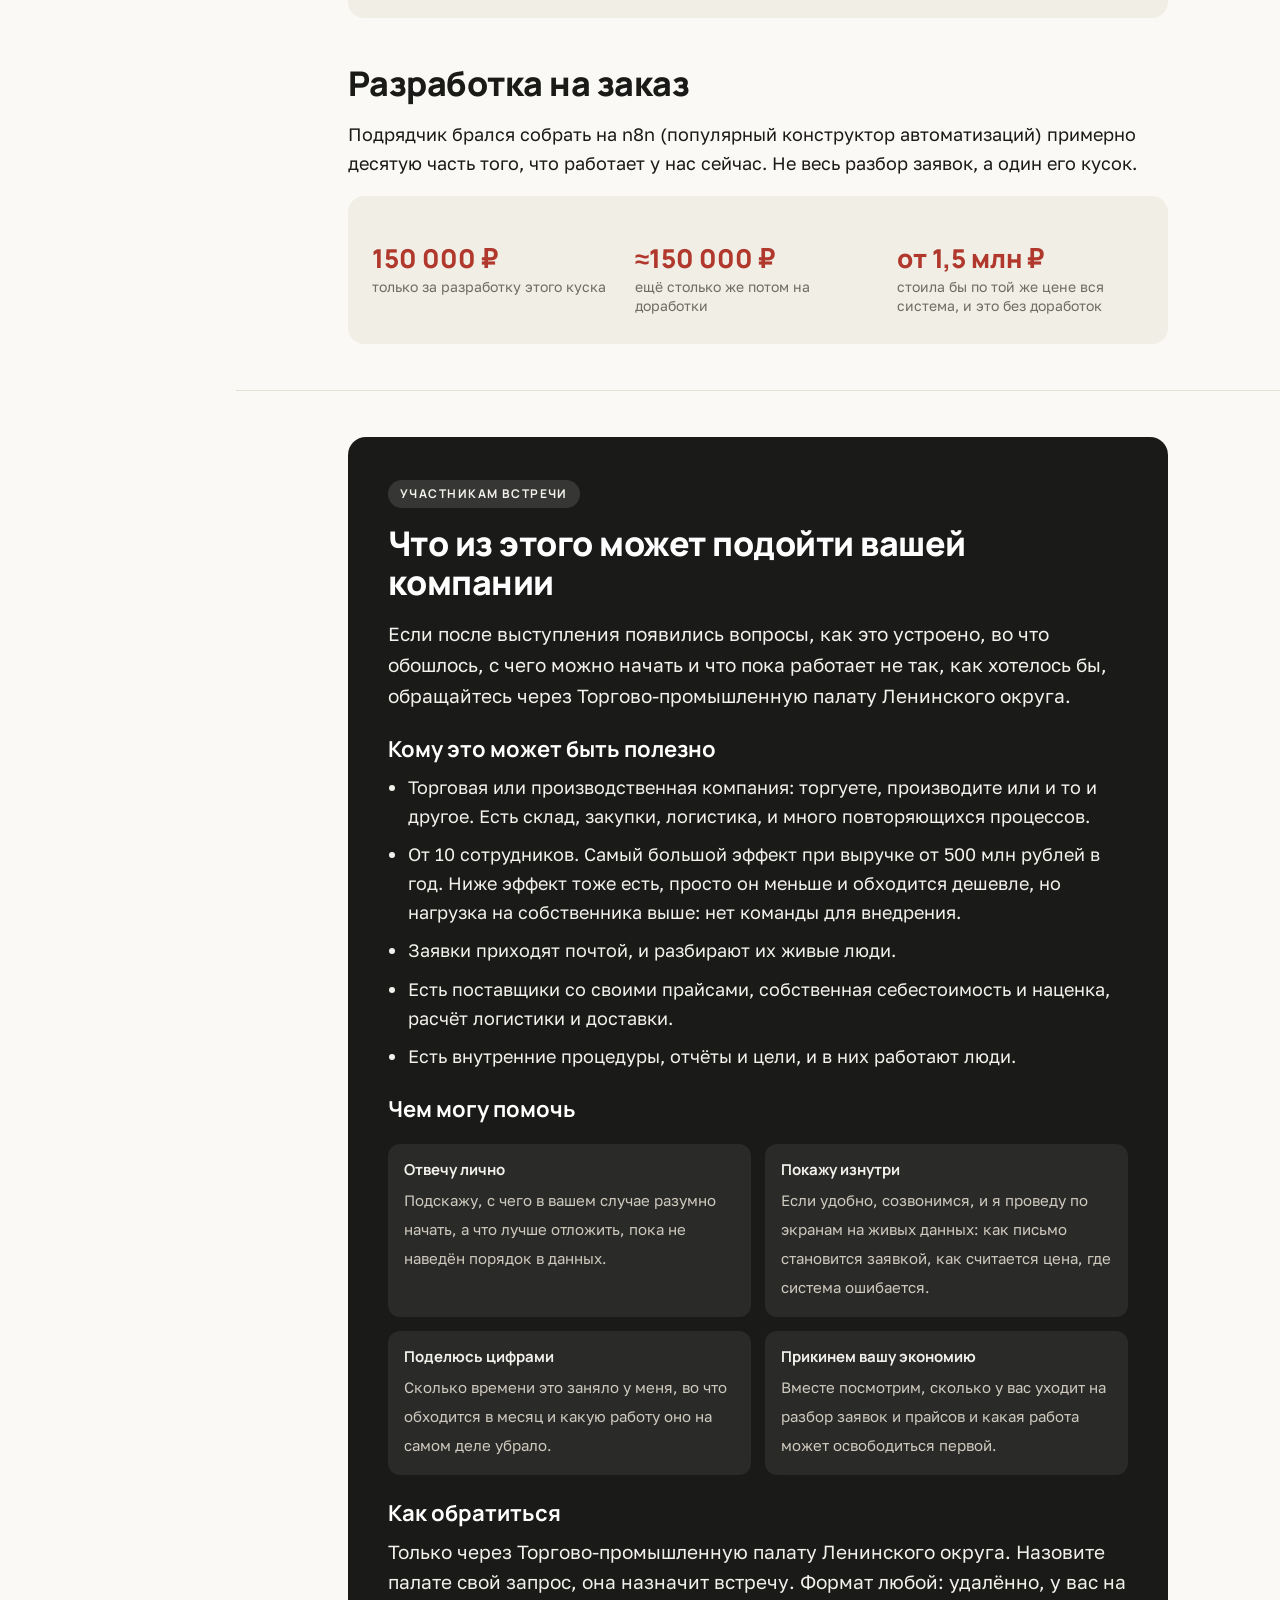
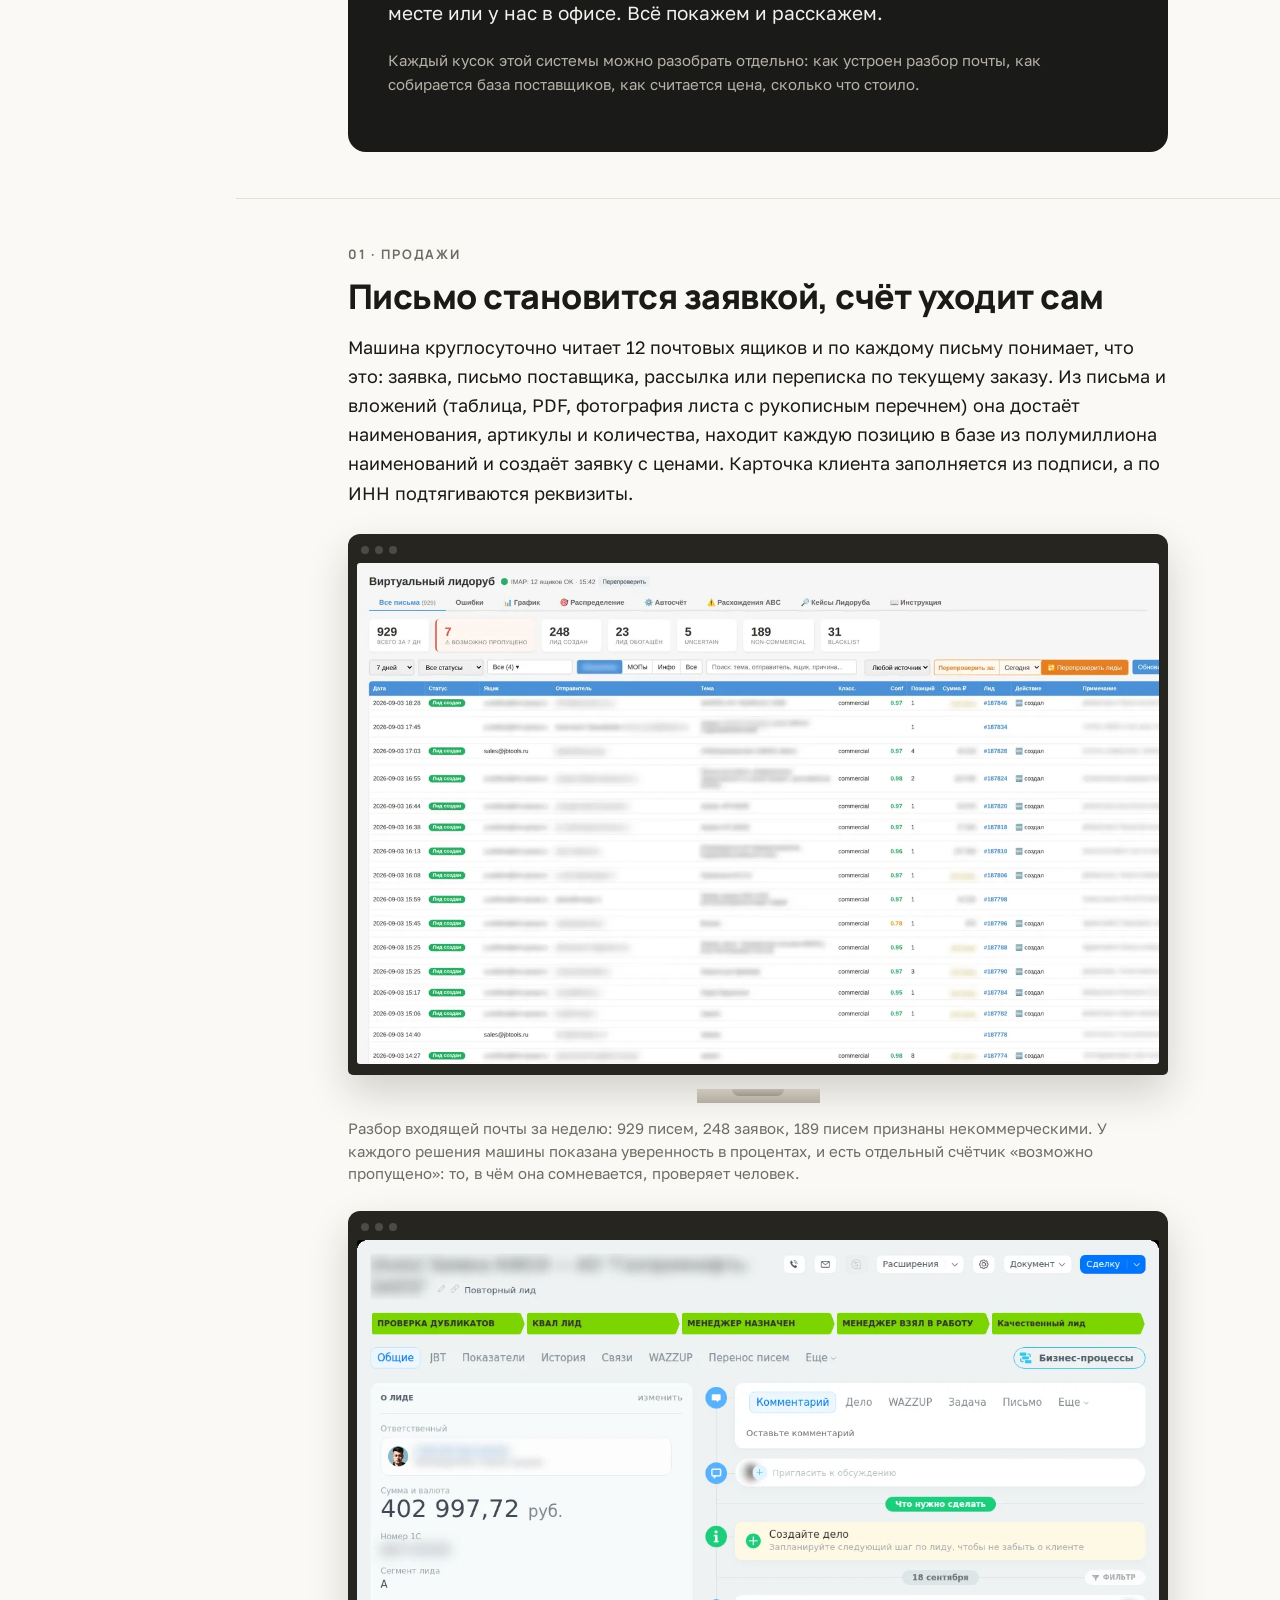
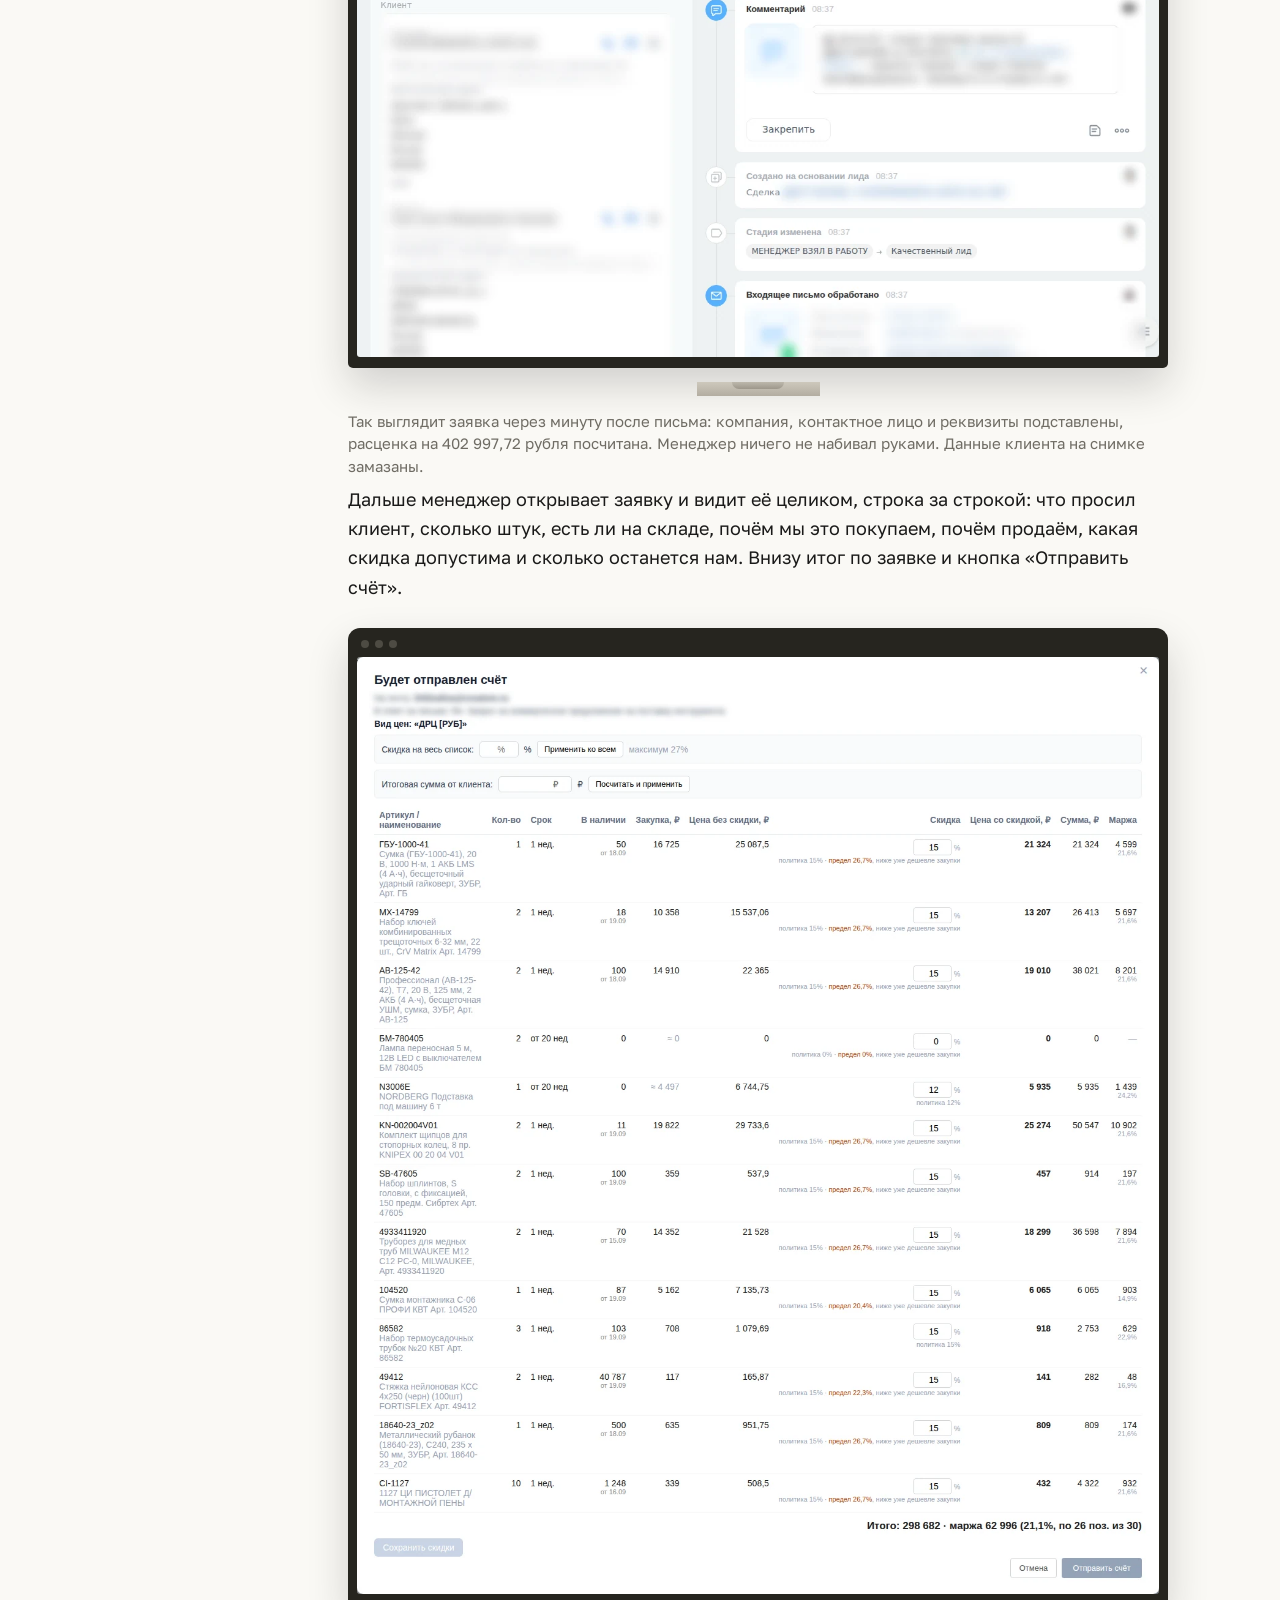
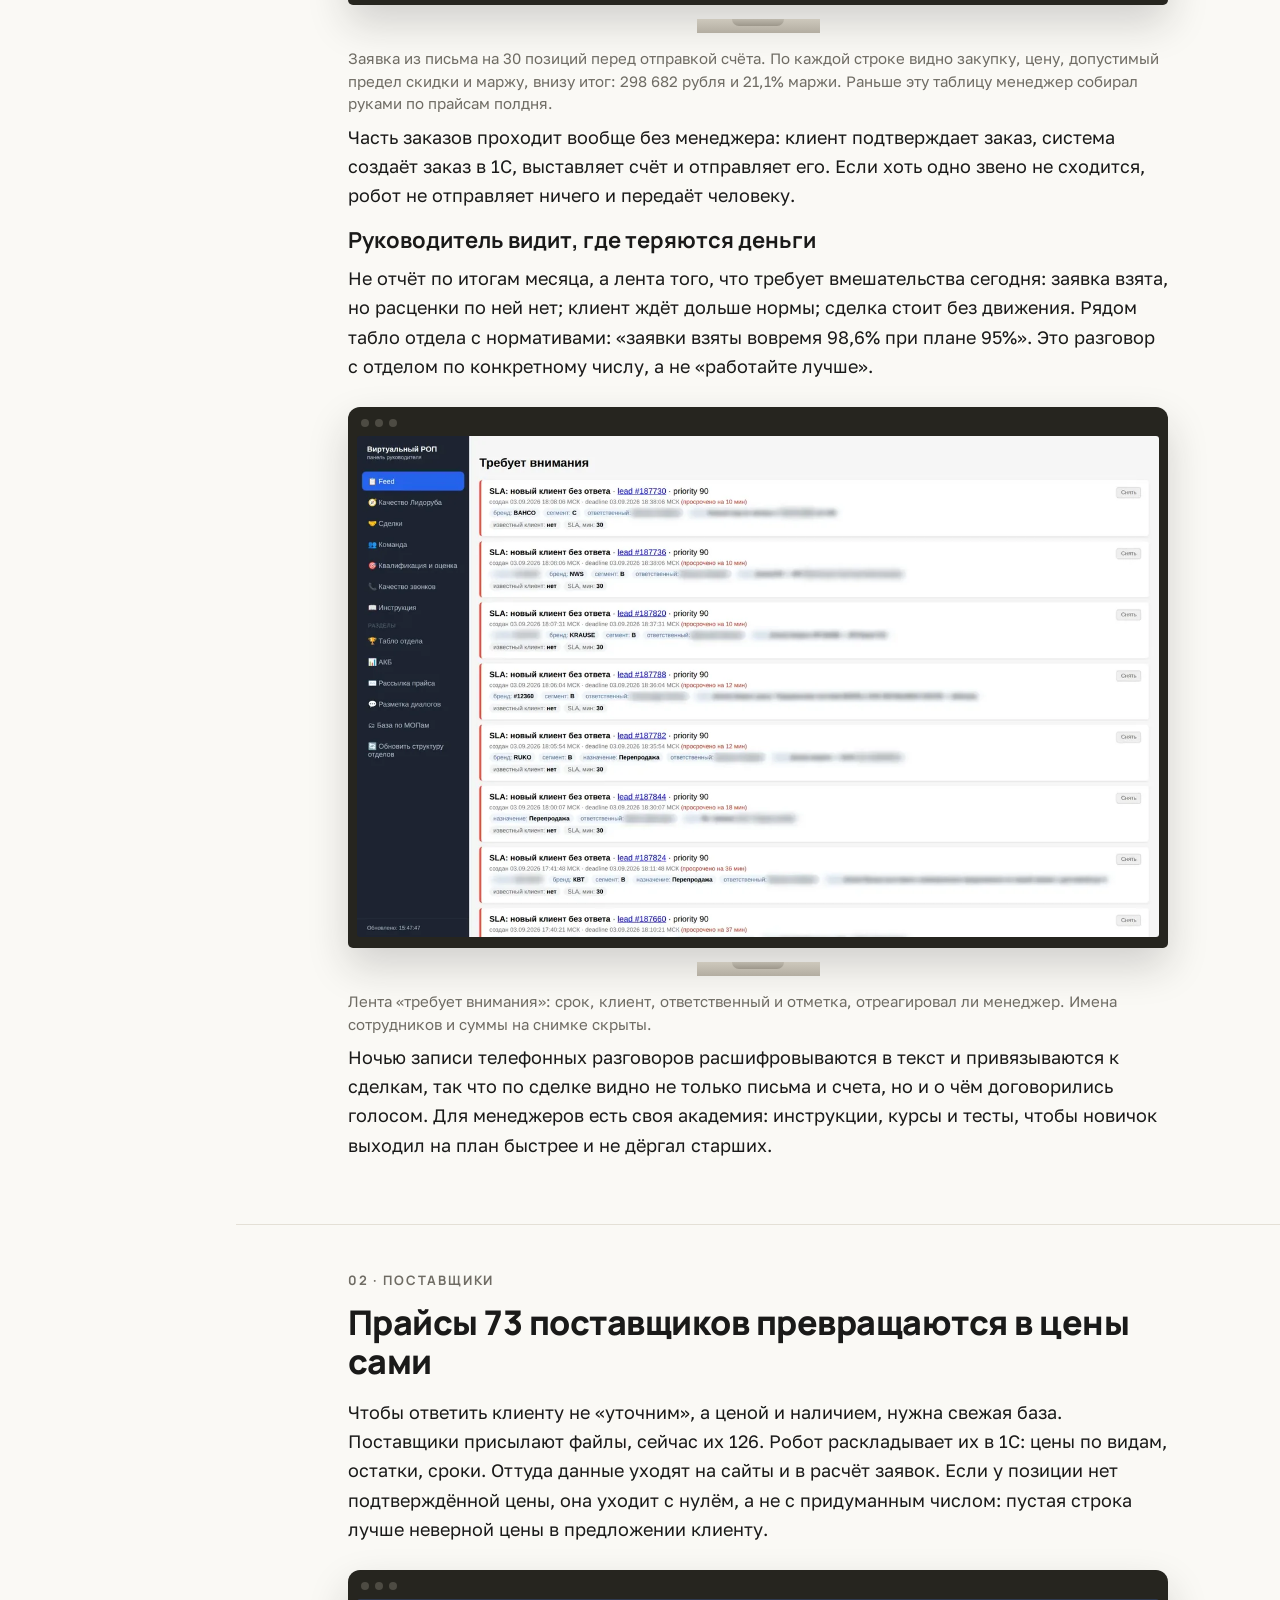
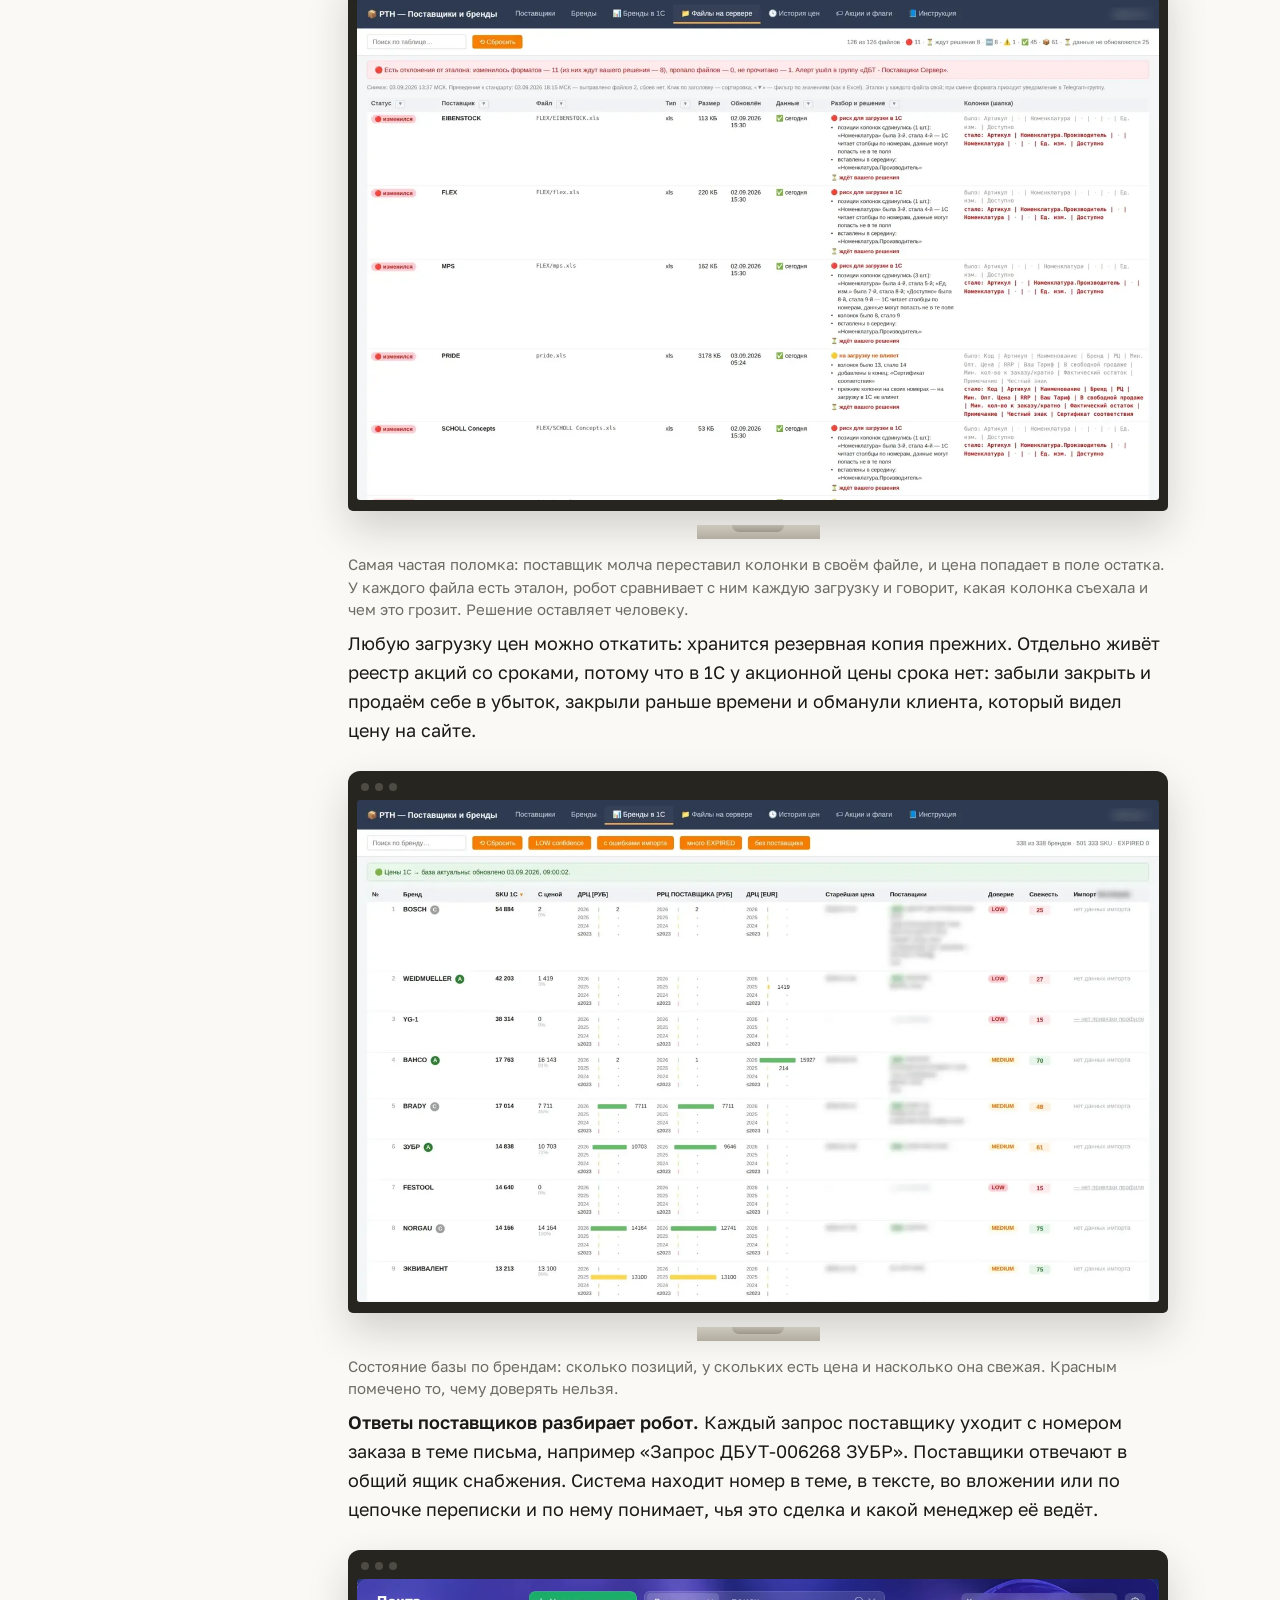
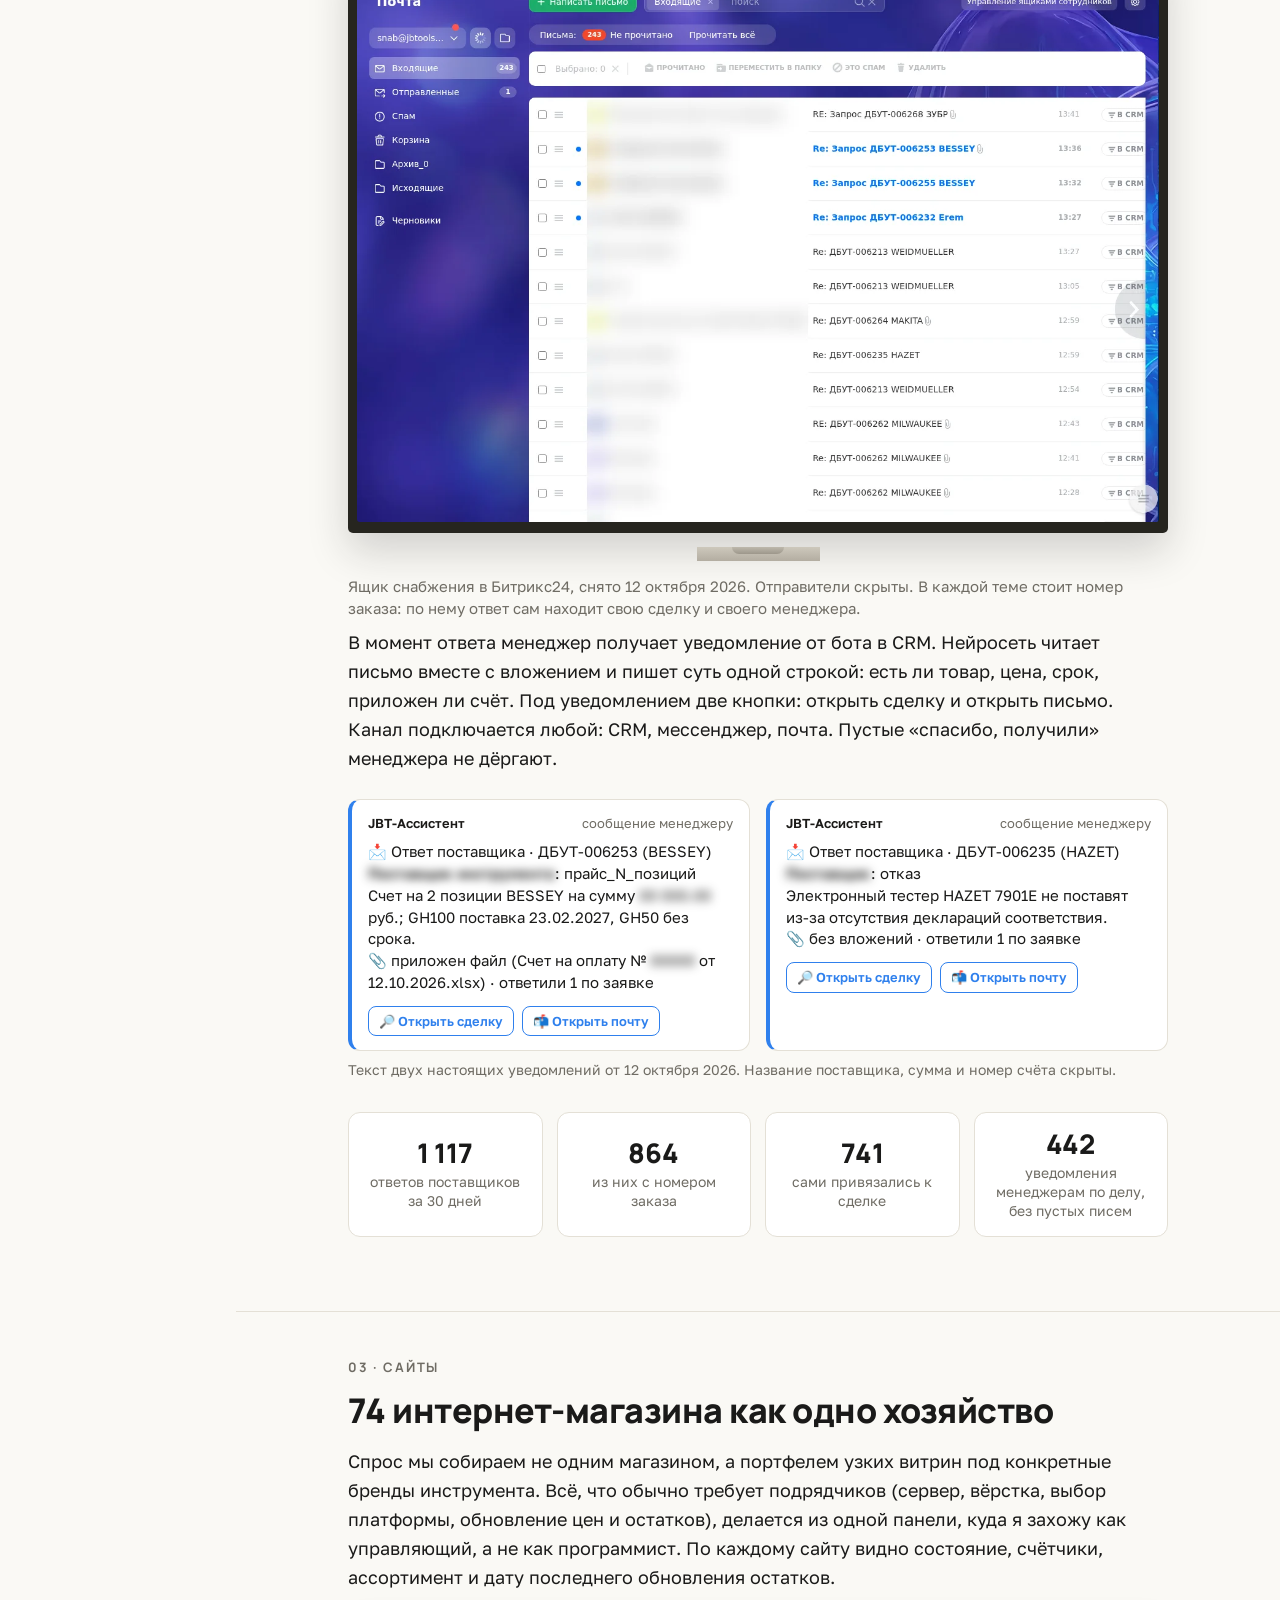
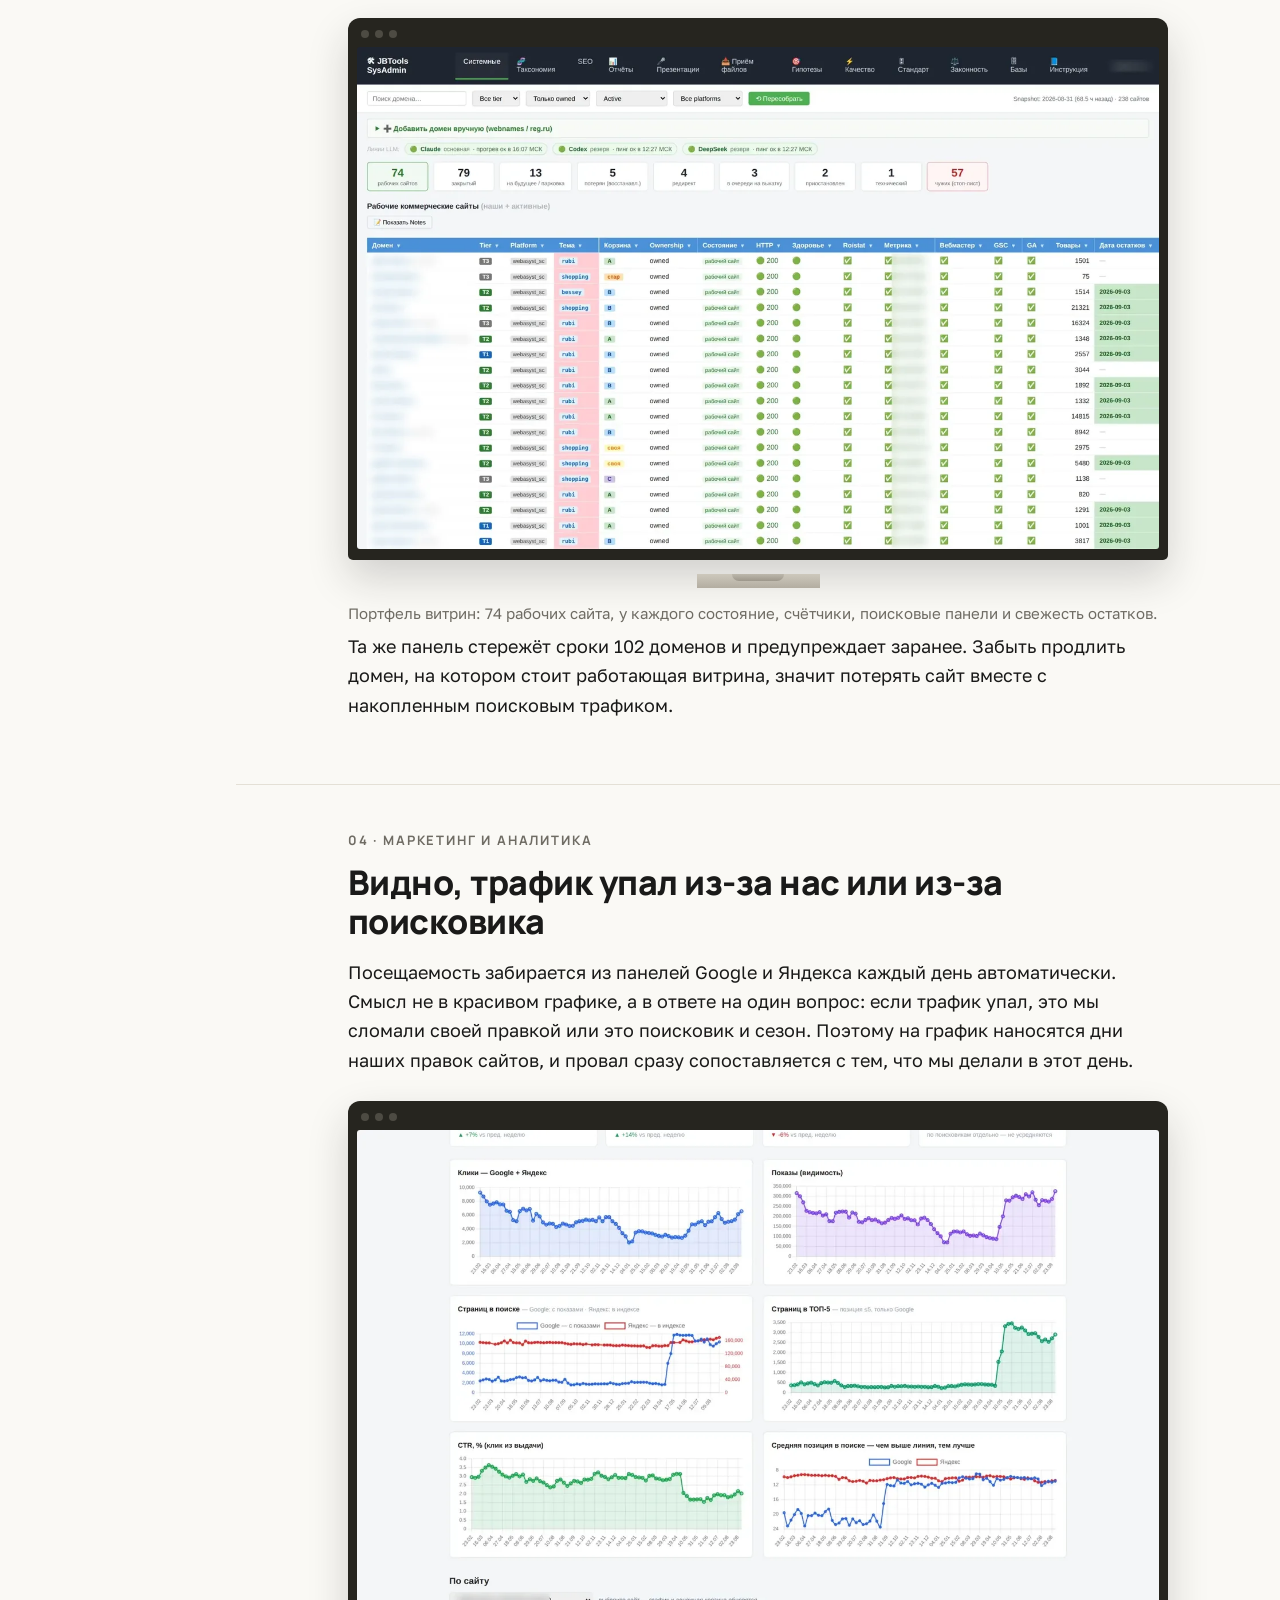
==== commit 287b8680: "ТПП: блок ИИ-команды после магазинов, все плашки в едином спокойном виде по центру Co-Authored-By: C" ====
--- a/tpp/index.html
+++ b/tpp/index.html
@@ -138,10 +138,8 @@
 .facts.facts--4{grid-template-columns:repeat(4,1fr)}
 @media(max-width:760px){ .pings{grid-template-columns:1fr} .facts.facts--4{grid-template-columns:repeat(2,1fr)} }
 .facts.facts--3{grid-template-columns:repeat(3,1fr)}
-.facts--3 .fact{background:var(--red); border-color:var(--red); padding:20px 18px}
-.facts--3 .fact b{color:#fff; font-size:clamp(26px,4vw,38px)}
-.facts--3 .fact span{color:rgba(255,255,255,.88); font-size:15px}
-@media(max-width:760px){ .facts.facts--3{grid-template-columns:1fr} }
+@media(max-width:760px){ .facts.facts--3{grid-template-columns:repeat(2,1fr)} }
+.fact{display:flex; flex-direction:column; justify-content:center; align-items:center; text-align:center}
 </style>
 </head>
 <body>
@@ -149,6 +147,7 @@
 <nav class="chapters" aria-label="Главы">
   <a href="#top"><small>Начало</small>О компании</a>
   <a href="#shops"><small>Вживую</small>Наши магазины</a>
+  <a href="#ai"><small>Команда</small>ИИ-агенты</a>
   <a href="#money"><small>Деньги</small>Что это дало</a>
   <a href="#offer"><small>Участникам</small>Кому подойдёт</a>
   <a href="#sales"><small>01</small>Продажи</a>
@@ -177,7 +176,7 @@
       <div class="fact"><b>74</b><span>наших сайта</span></div>
       <div class="fact"><b>73</b><span>поставщика</span></div>
       <div class="fact"><b>501 333</b><span>позиции в базе</span></div>
-      <div class="fact"><b>≈2 000</b><span>обращений в месяц: ≈1 600 заявок почтой и с сайтов, ≈400 звонков</span></div>
+      <div class="fact"><b>≈2 000</b><span>обращений в месяц, из них ≈400 звонков</span></div>
     </div>
     <p class="hero-btns"><a class="btn" href="#offer">Кому это может пригодиться</a></p>
   </div>
@@ -228,6 +227,24 @@
   </div>
 </section>
 
+<section id="ai">
+  <div class="wrap">
+    <p class="eyebrow">ИИ-команда</p>
+    <h2>Рядом с двенадцатью людьми работают ИИ-агенты</h2>
+    <p>Рутину в компании делают не люди. Агенты читают письма клиентов и поставщиков, подбирают товар,
+    разбирают звонки, проверяют файлы и пишут отчёты. Часть из них учится на своих ошибках: смотрит,
+    где ошиблась, и предлагает себе правку.</p>
+    <div class="facts facts--3">
+      <div class="fact"><b>4</b><span>самообучающихся агента: по будням разбирают свои ошибки и жалобы менеджеров</span></div>
+      <div class="fact"><b>16</b><span>ИИ-агентов в работе: заявки, подбор товара, звонки, ответы поставщиков</span></div>
+      <div class="fact"><b>≈400</b><span>автоматических заданий по расписанию: цены, остатки, сайты, проверки</span></div>
+      <div class="fact"><b>≈200</b><span>писем в день читает и разбирает ИИ</span></div>
+      <div class="fact"><b>≈600</b><span>обращений к нейросети в день</span></div>
+      <div class="fact"><b>≈55</b><span>регулярных отчётов, сводок и сторожей</span></div>
+    </div>
+  </div>
+</section>
+
 <section id="money">
   <div class="wrap">
     <p class="eyebrow">Что это дало в деньгах</p>
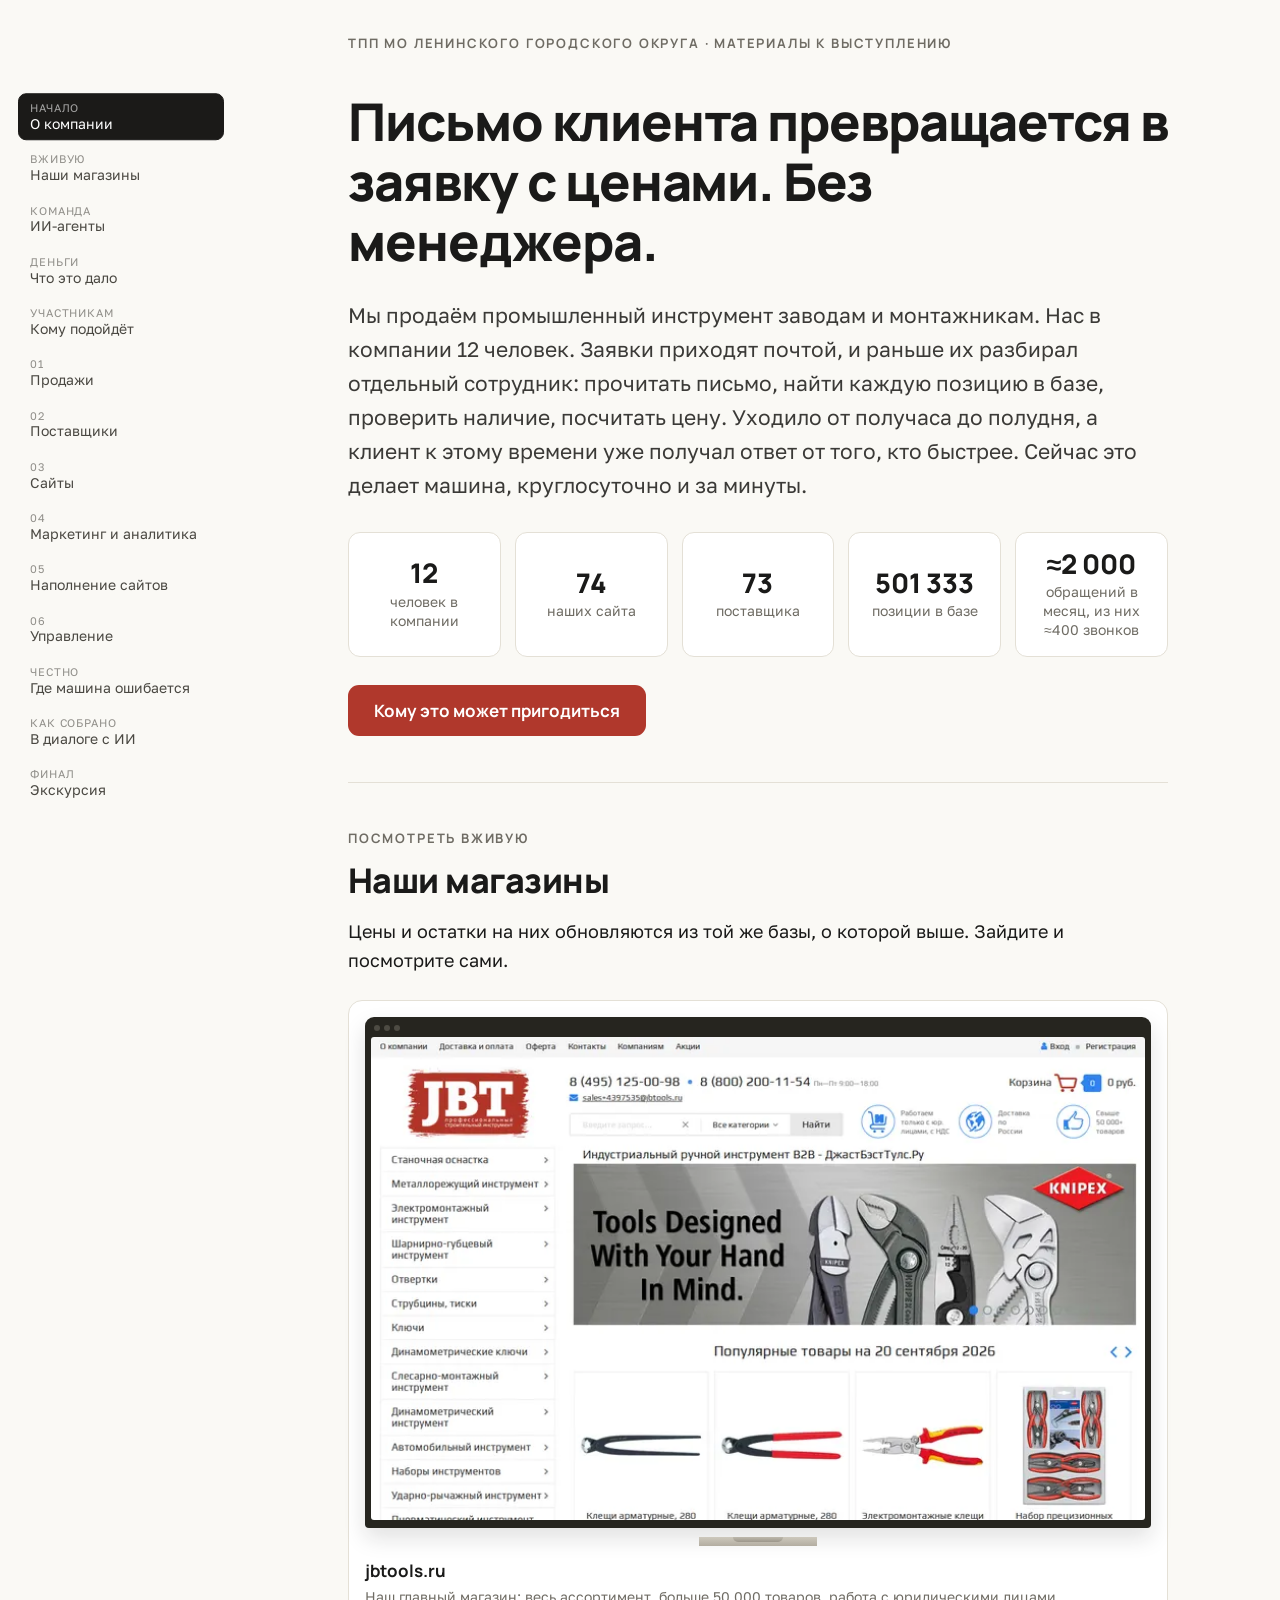
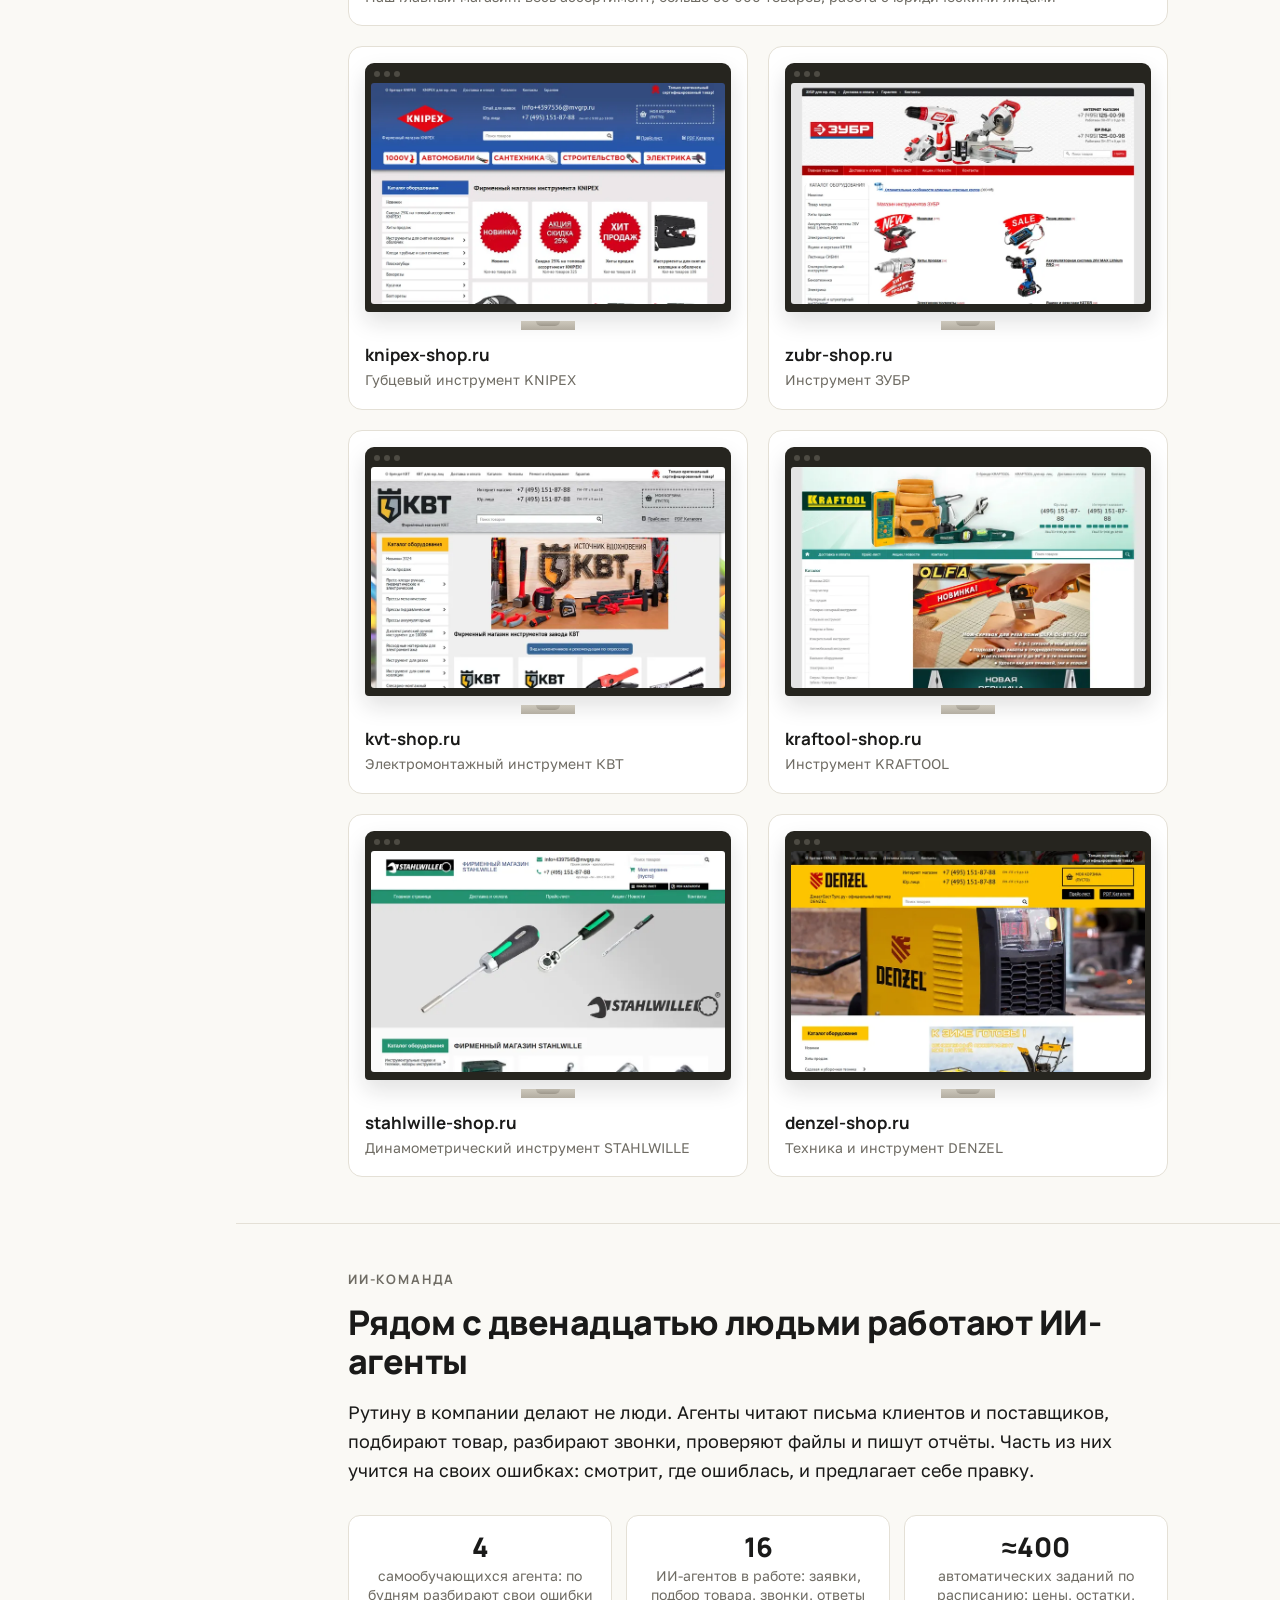
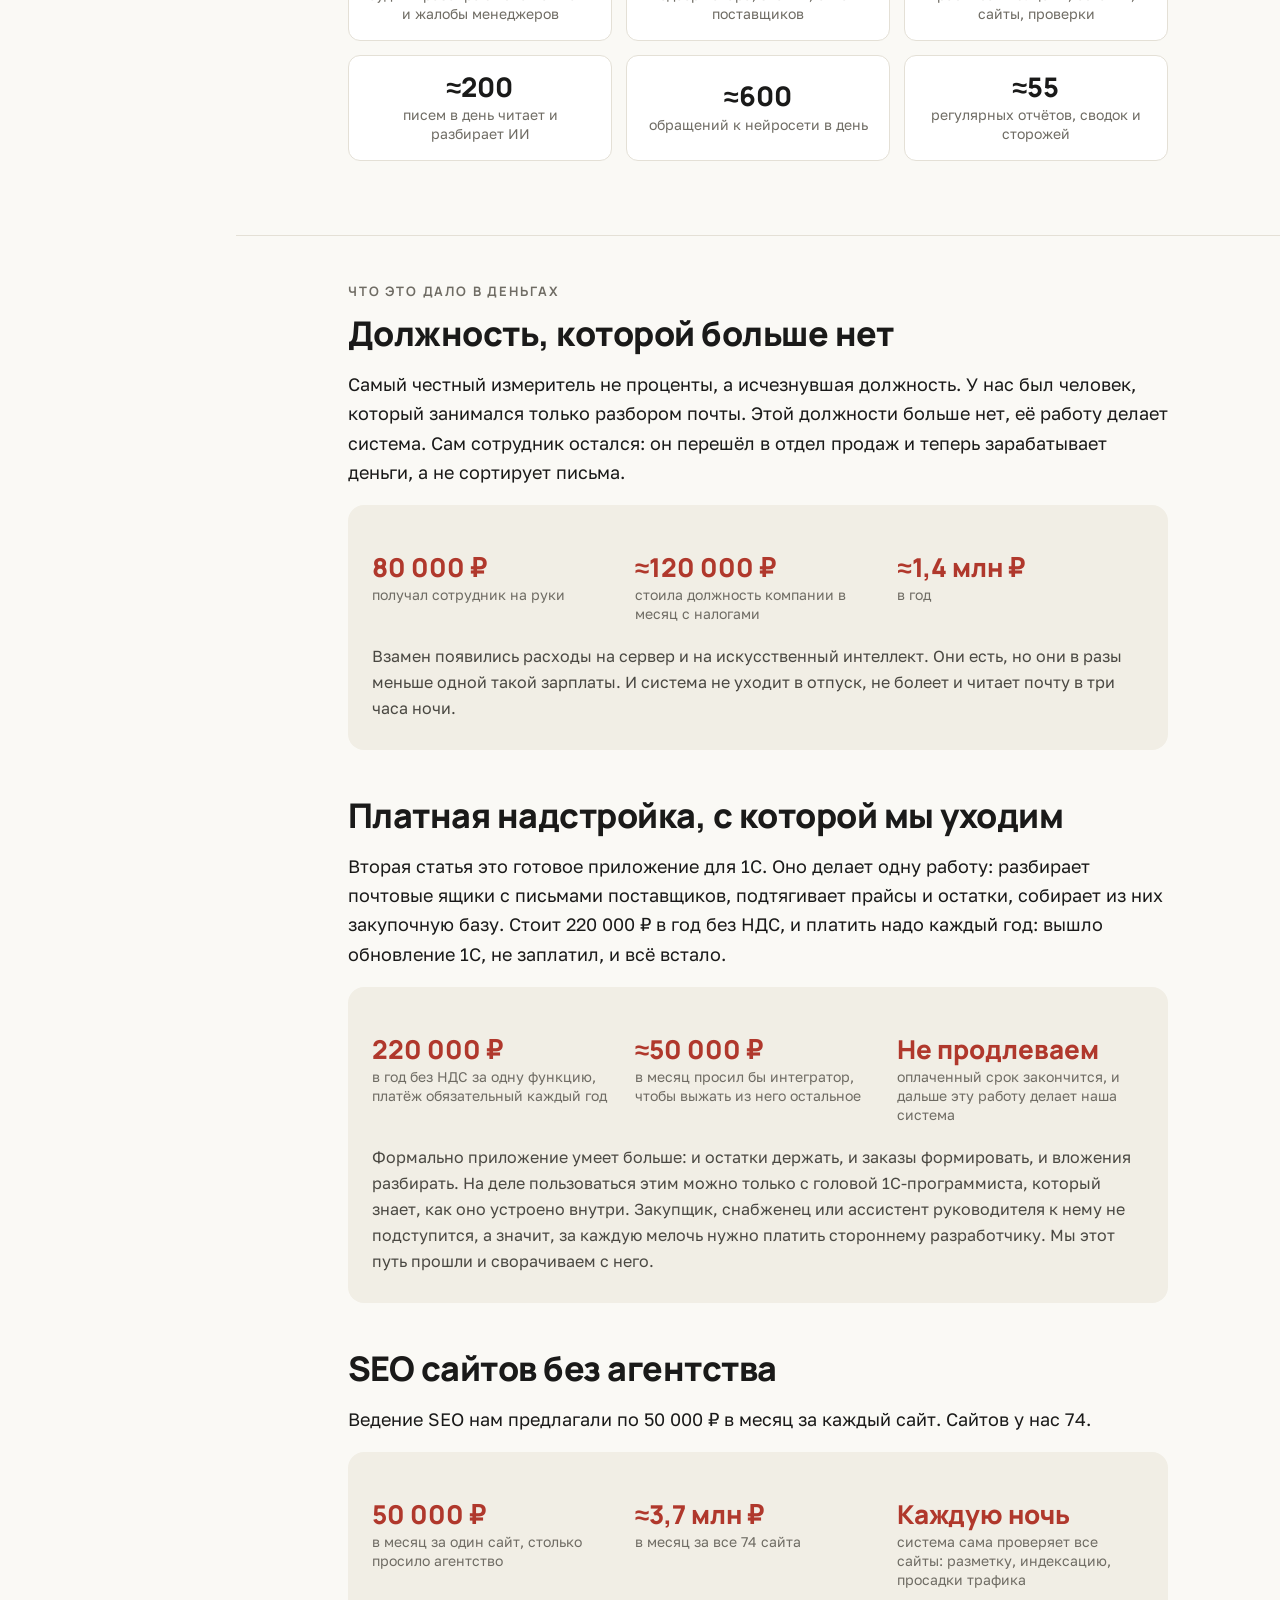
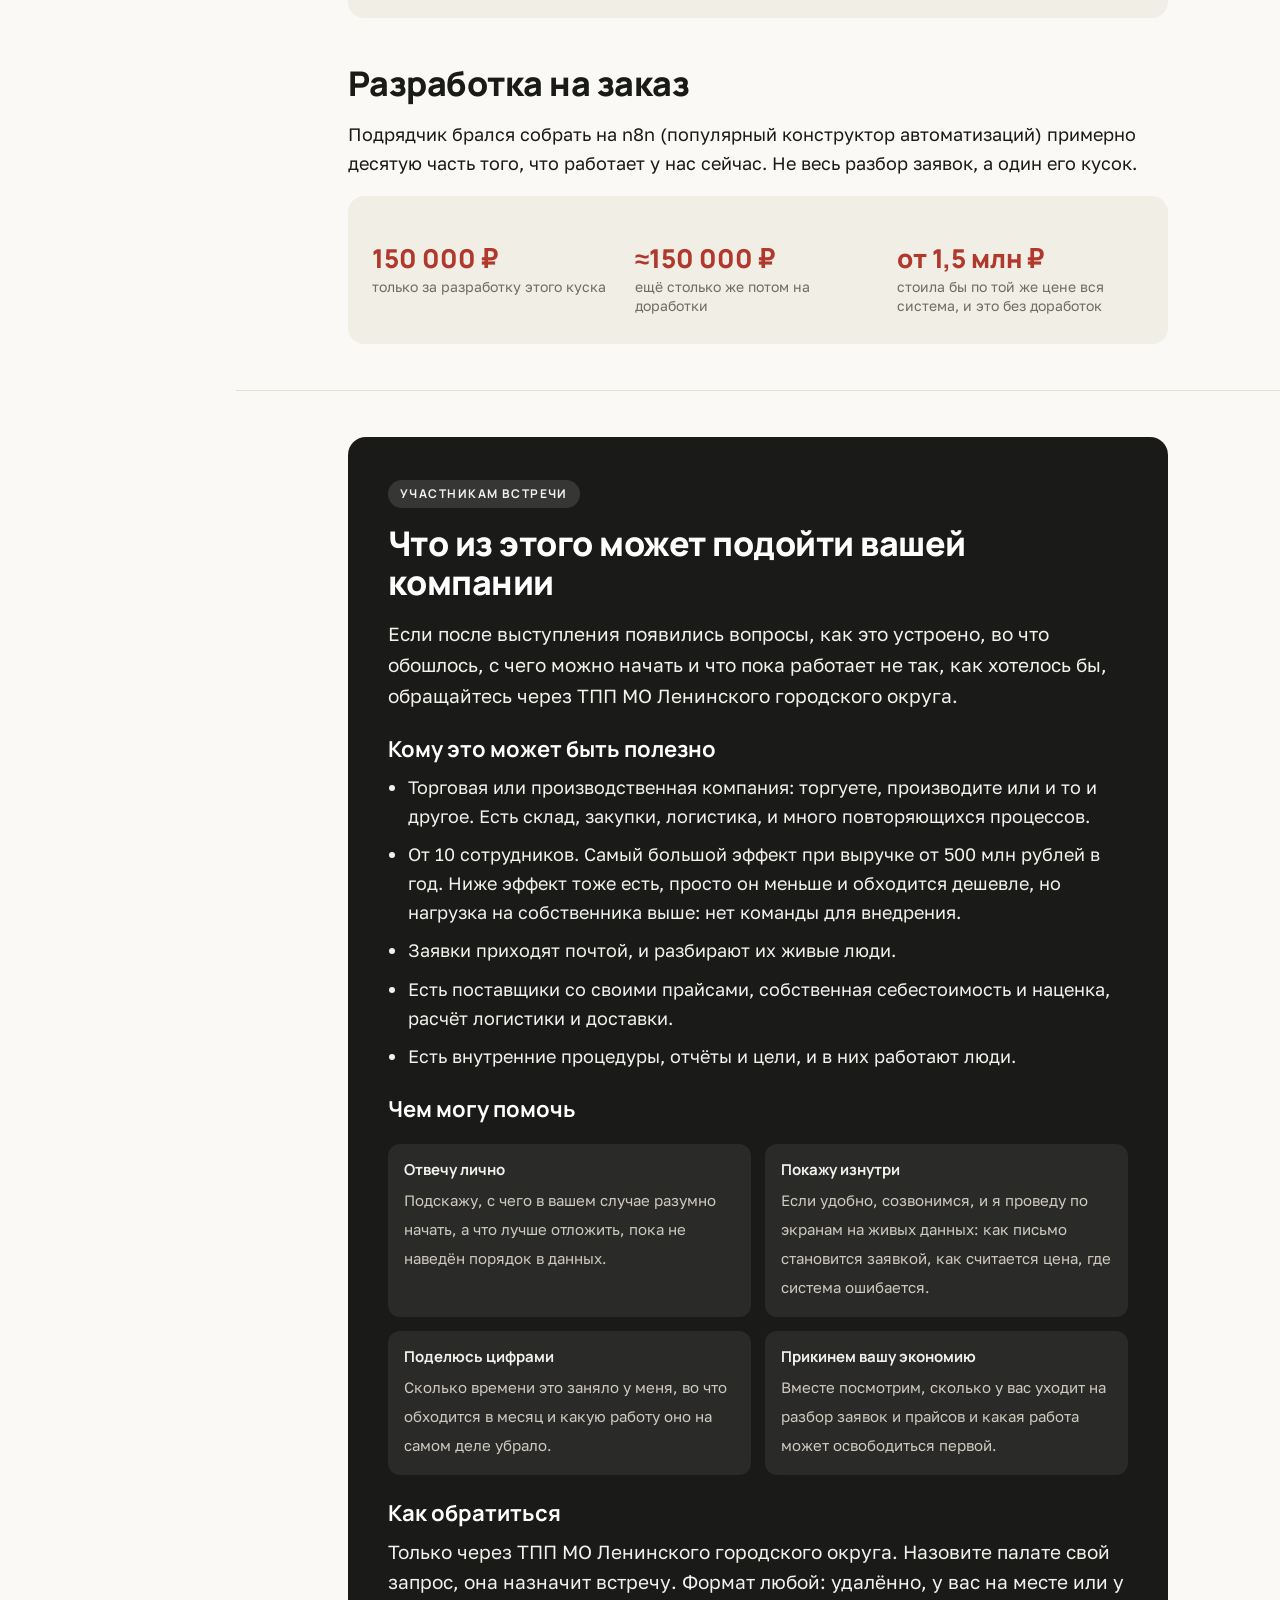
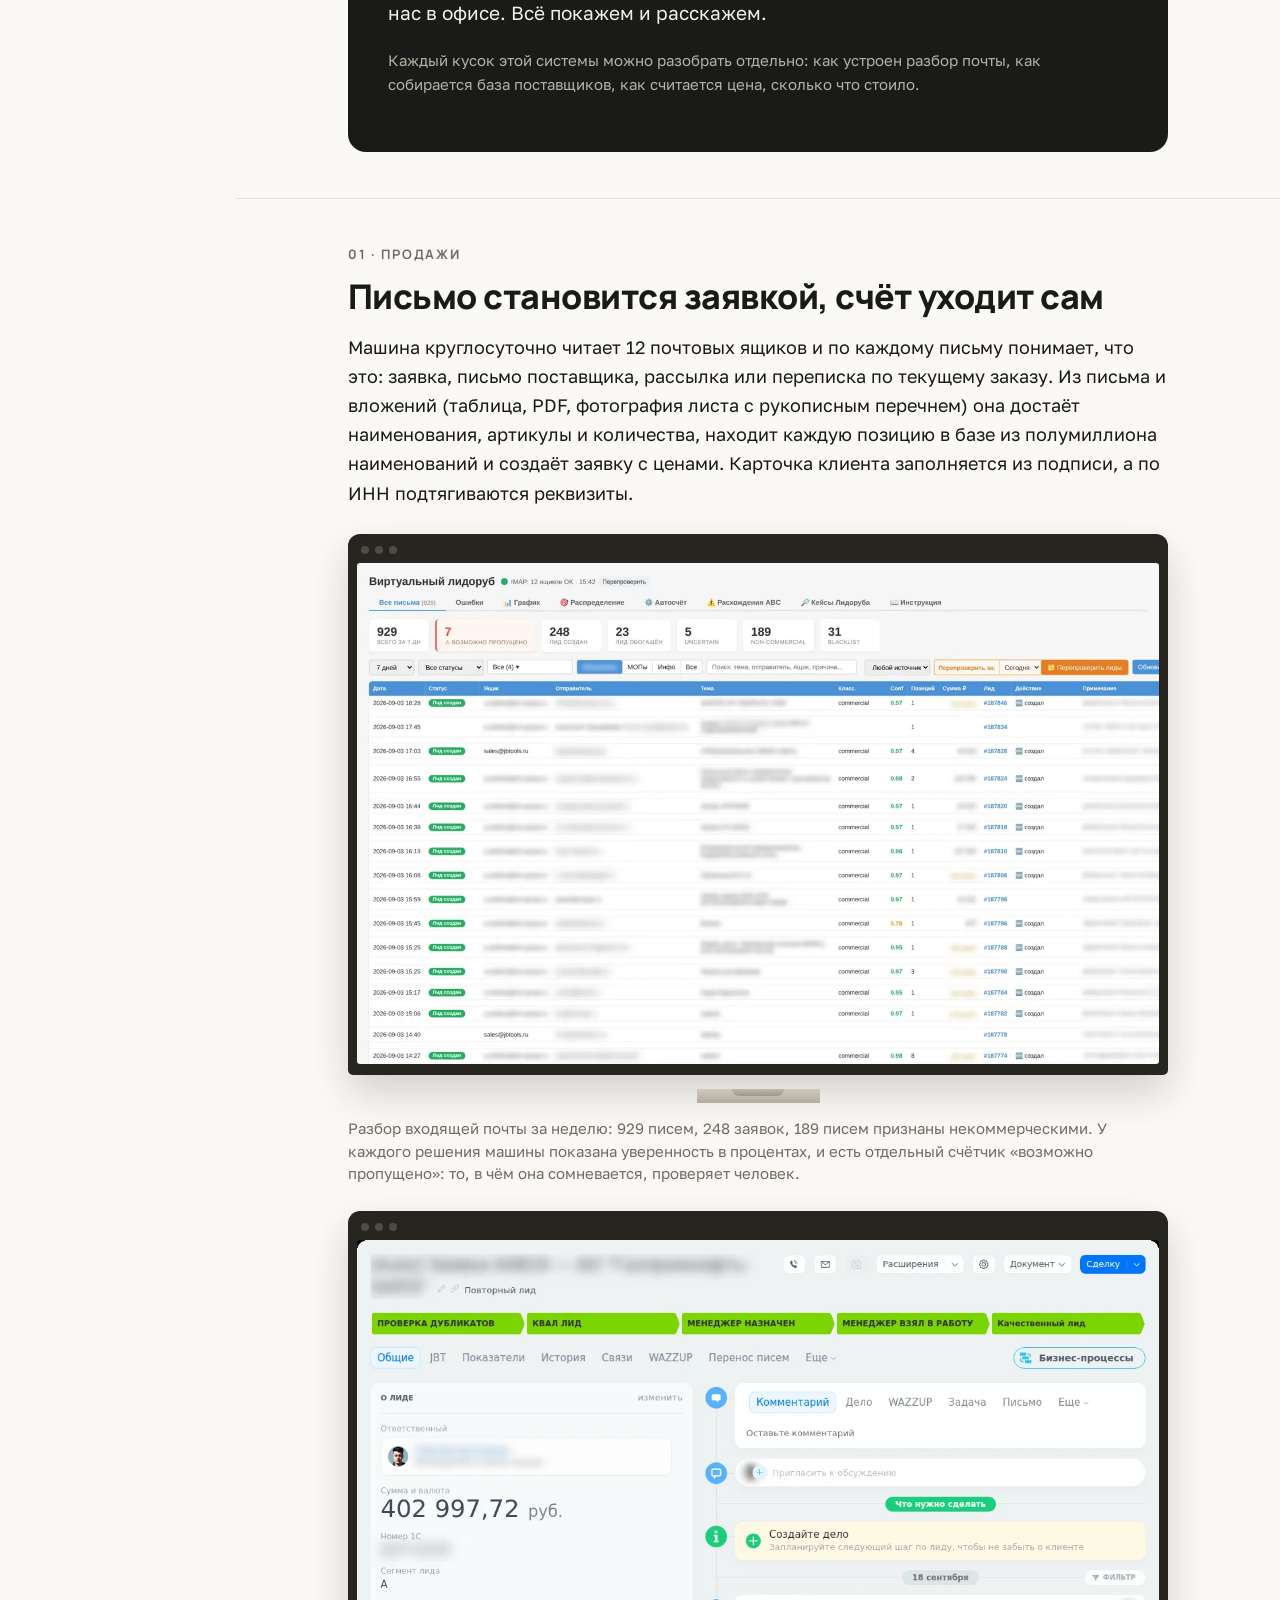
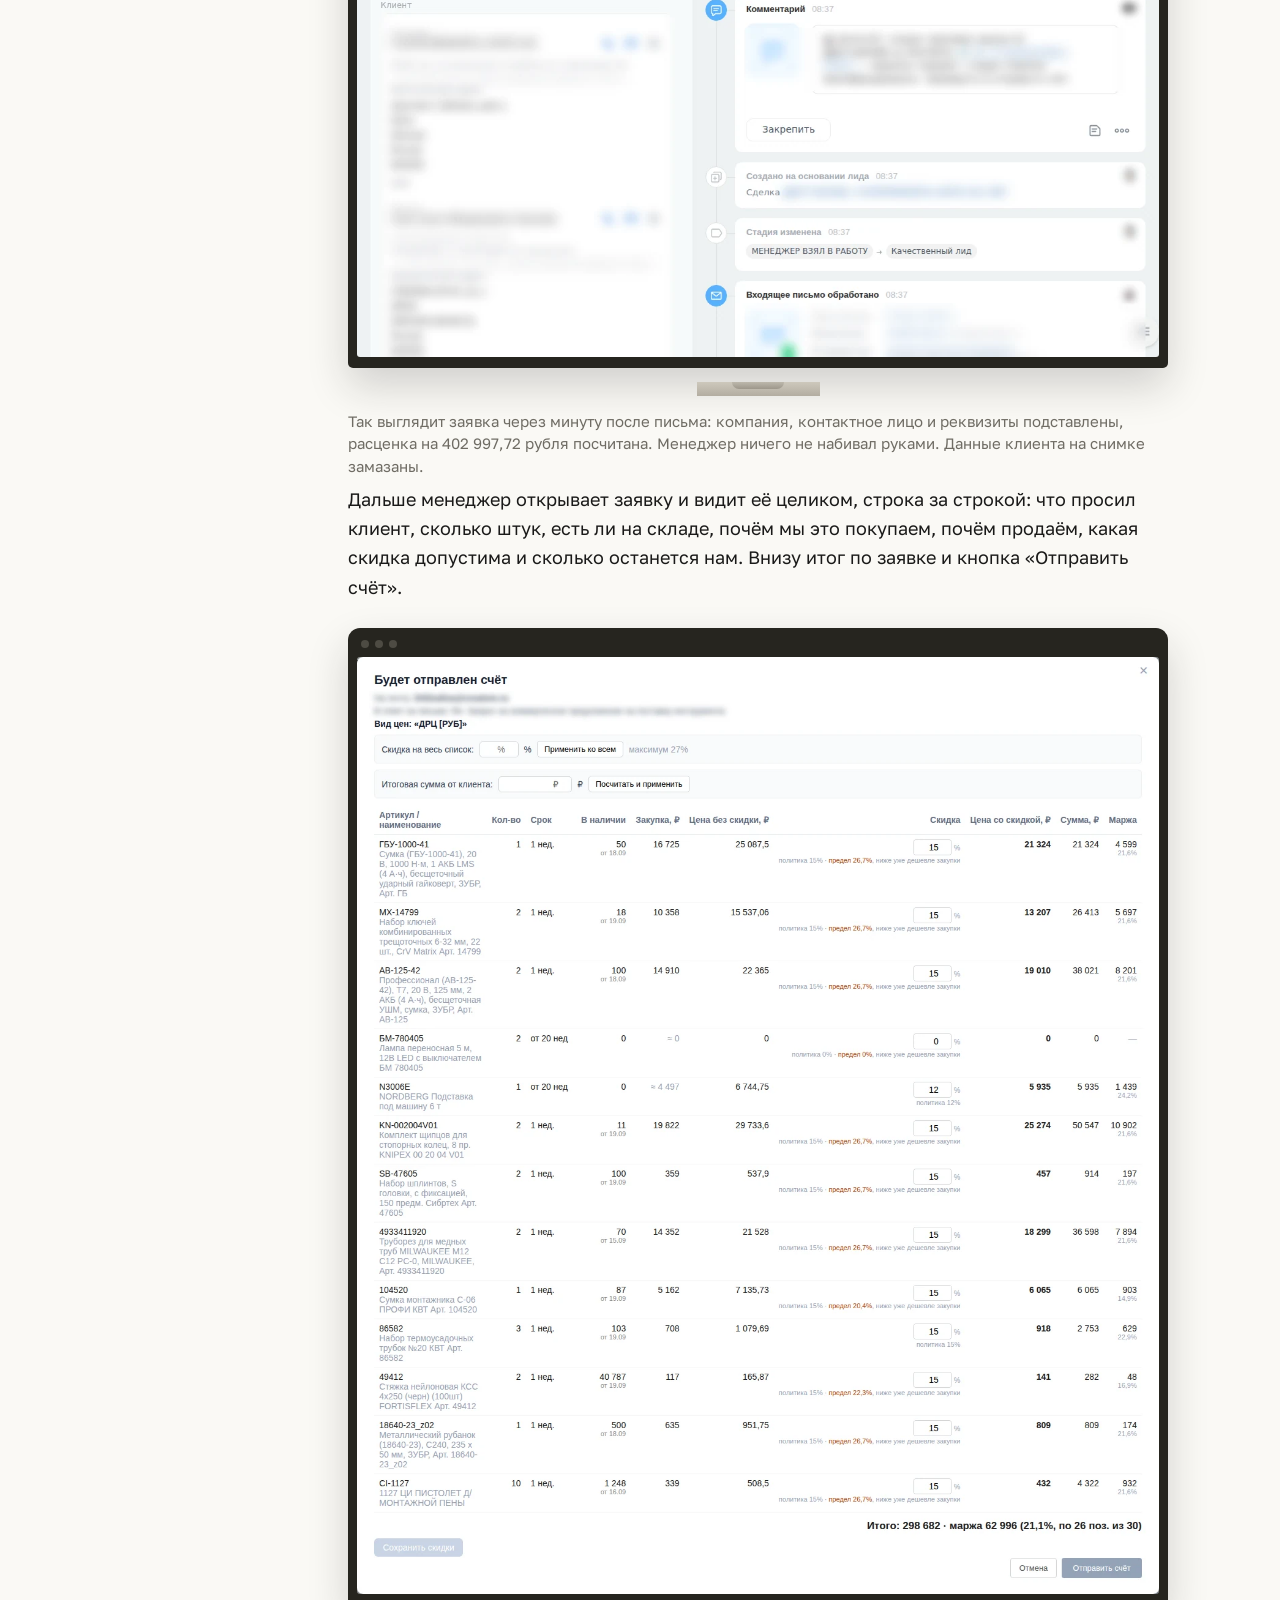
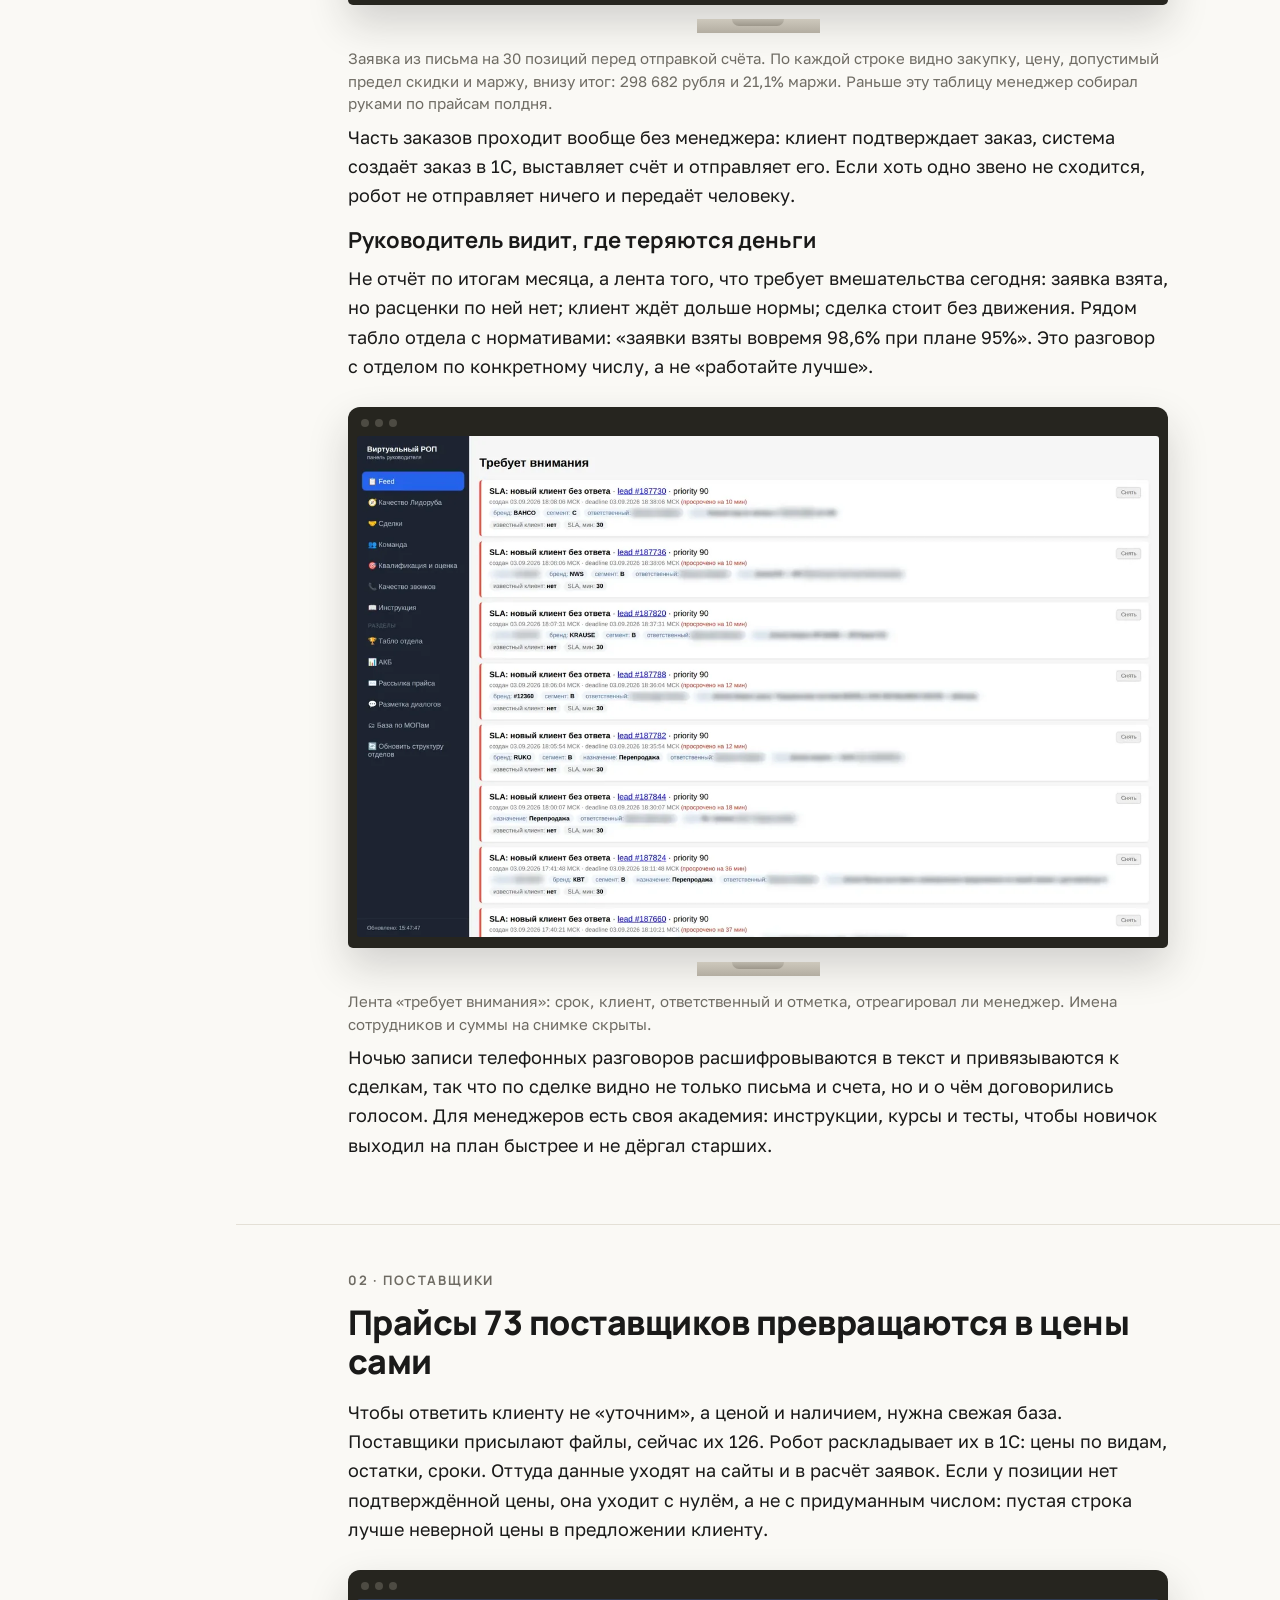
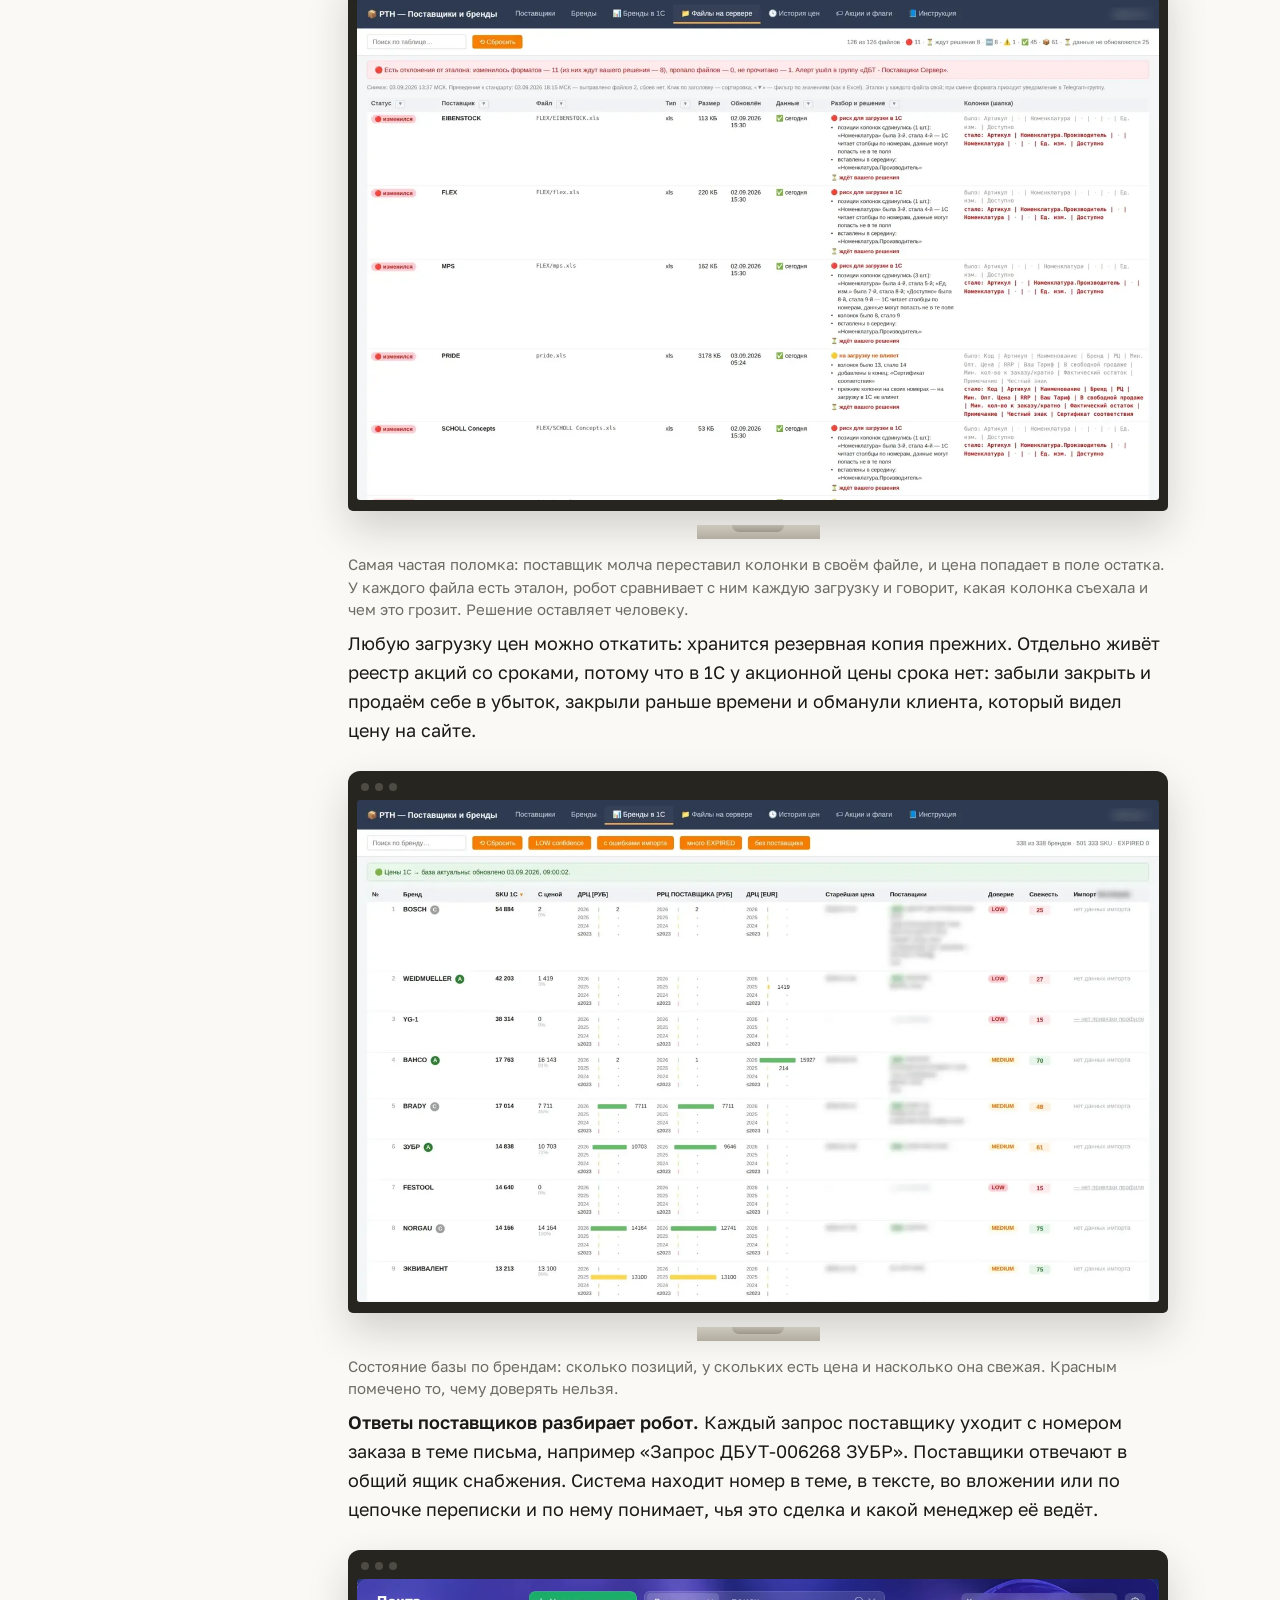
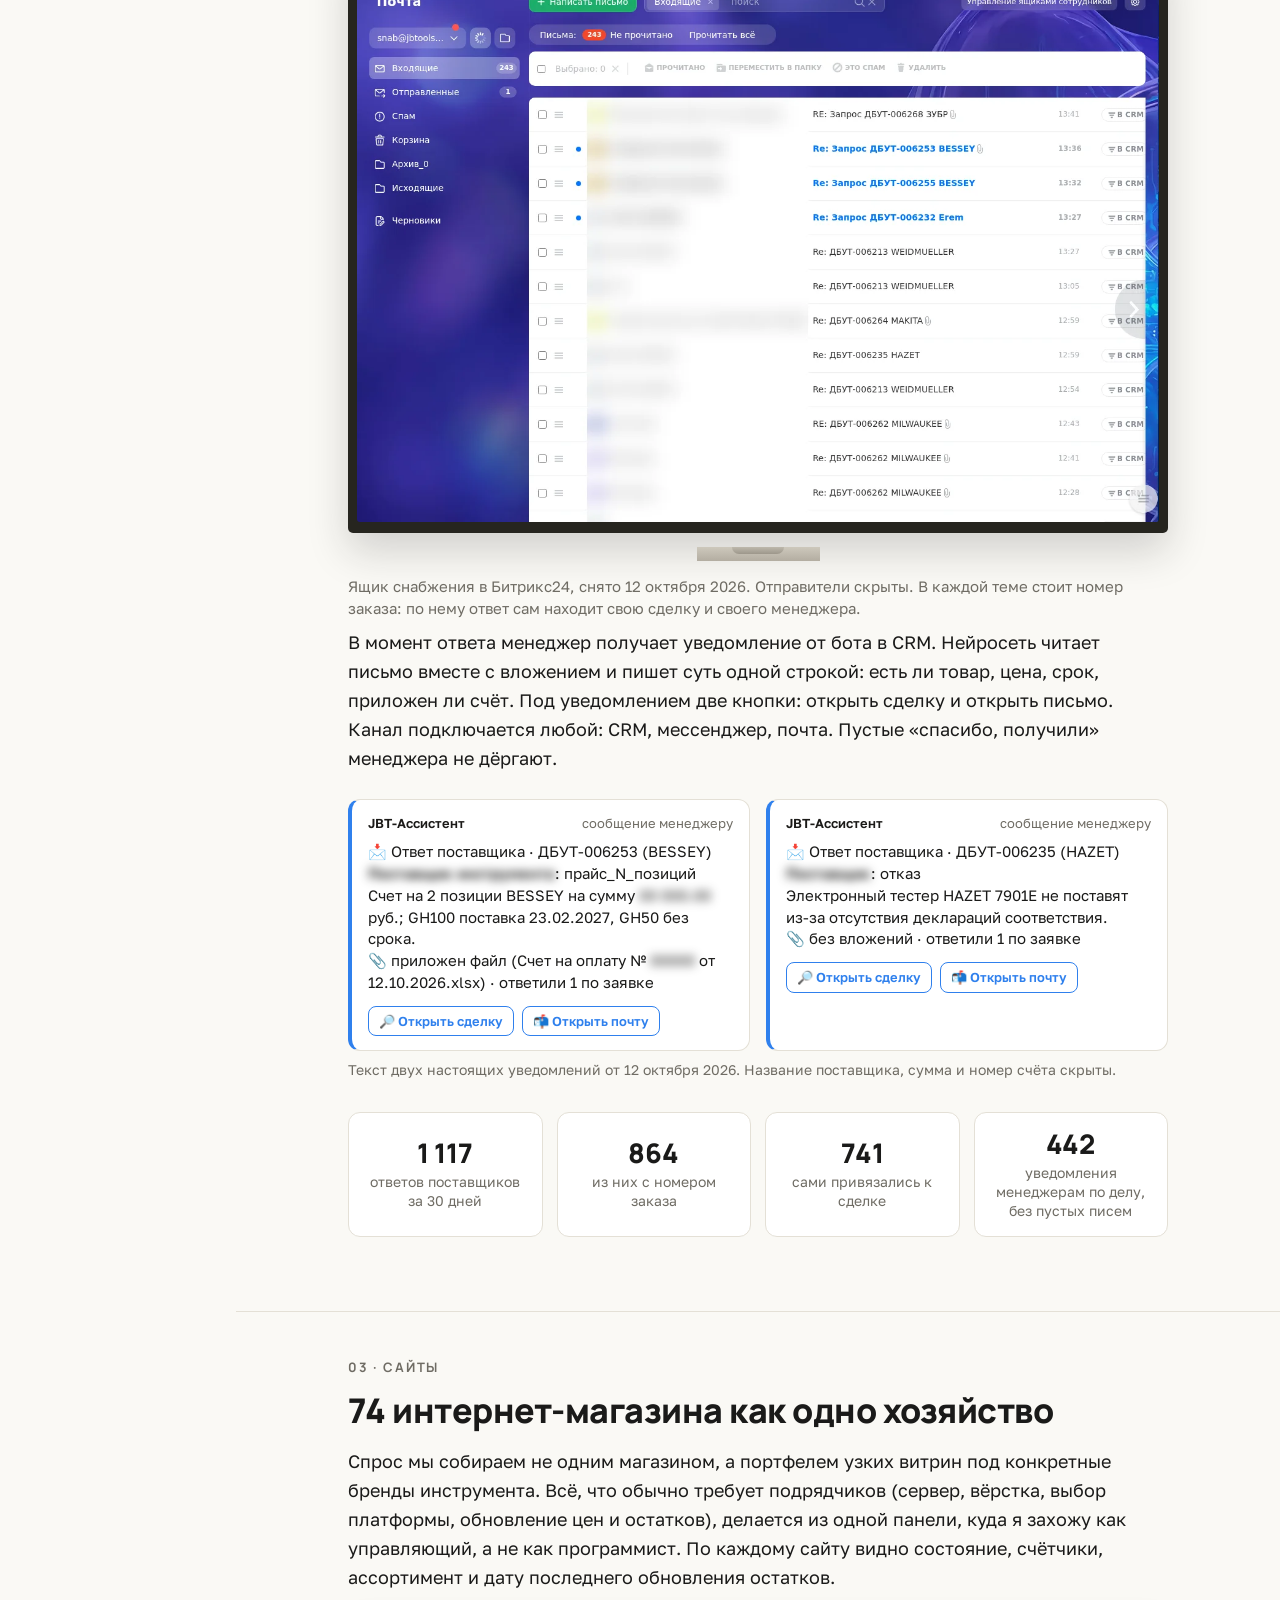
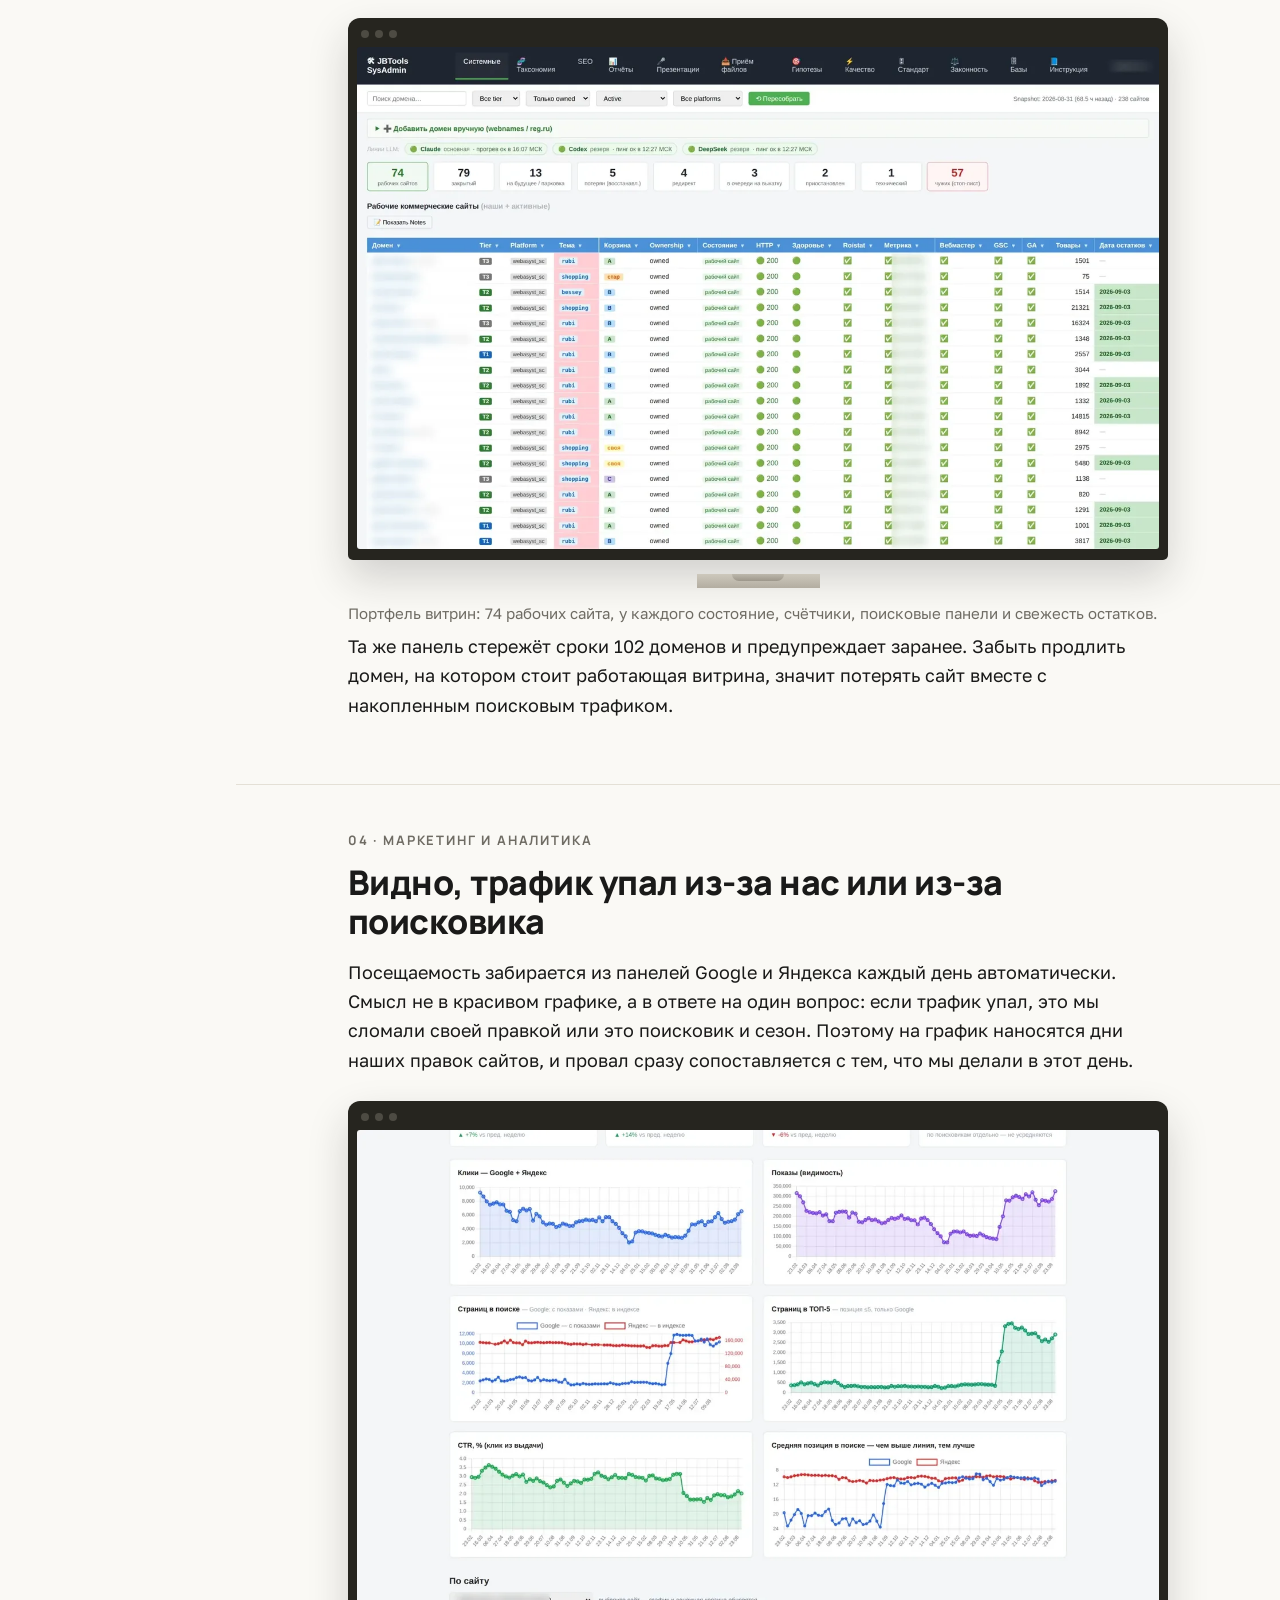
==== commit c5f9e24b: "ТПП: название палаты везде «ТПП МО Ленинского городского округа»: шапка, описание, обращение, экскур" ====
--- a/tpp/index.html
+++ b/tpp/index.html
@@ -4,7 +4,7 @@
 <meta charset="utf-8">
 <meta name="viewport" content="width=device-width, initial-scale=1">
 <title>Автоматизация продаж JBTools</title>
-<meta name="description" content="Как в компании из 12 человек письмо клиента само превращается в заявку с ценами. Живая система снимками. Для выступления в Торгово-промышленной палате Ленинского округа.">
+<meta name="description" content="Как в компании из 12 человек письмо клиента само превращается в заявку с ценами. Живая система снимками. Для выступления в ТПП МО Ленинского городского округа.">
 <meta name="robots" content="noindex,nofollow">
 <link rel="stylesheet" href="../fonts.css">
 <style>
@@ -161,7 +161,7 @@
   <a href="#tour"><small>Финал</small>Экскурсия</a>
 </nav>
 <header>
-  <div class="wrap"><p class="eyebrow">Торгово-промышленная палата Ленинского округа · материалы к выступлению</p></div>
+  <div class="wrap"><p class="eyebrow">ТПП МО Ленинского городского округа · материалы к выступлению</p></div>
 </header>
 
 <div class="wrap">
@@ -310,7 +310,7 @@
       <h2>Что из этого может подойти вашей компании</h2>
       <p style="font-size:19px">Если после выступления появились вопросы, как это устроено, во что обошлось,
       с чего можно начать и что пока работает не так, как хотелось бы, обращайтесь через
-      Торгово-промышленную палату Ленинского округа.</p>
+      ТПП МО Ленинского городского округа.</p>
       <h3 style="color:#fff; margin:26px 0 10px">Кому это может быть полезно</h3>
       <ul>
         <li>Торговая или производственная компания: торгуете, производите или и то и другое. Есть склад,
@@ -333,7 +333,7 @@
         и прайсов и какая работа может освободиться первой.</span></div>
       </div>
       <h3 style="color:#fff; margin:26px 0 10px">Как обратиться</h3>
-      <p style="font-size:19px">Только через Торгово-промышленную палату Ленинского округа. Назовите палате свой
+      <p style="font-size:19px">Только через ТПП МО Ленинского городского округа. Назовите палате свой
       запрос, она назначит встречу. Формат любой: удалённо, у вас на месте или у нас в офисе. Всё покажем
       и расскажем.</p>
       <p class="note">Каждый кусок этой системы можно разобрать отдельно:
@@ -589,7 +589,7 @@
         <div class="cell"><b>Отдел кадров</b></div>
         <div class="cell"><b>Академия обучения сотрудников</b></div>
       </div>
-      <p style="font-size:17px; color:#b6b1a6">Об экскурсии договариваемся через Торгово-промышленную палату Ленинского округа.</p>
+      <p style="font-size:17px; color:#b6b1a6">Об экскурсии договариваемся через ТПП МО Ленинского городского округа.</p>
     </div>
   </div>
 </section>
@@ -603,7 +603,7 @@
     <p>Спасибо, что дочитали. Все снимки сделаны с живой рабочей системы в сентябре 2026 года.
     Названия компаний-клиентов, темы писем, контакты, имена сотрудников и названия поставщиков
     на снимках закрыты.</p>
-    <p style="margin-top:26px; font-size:14px">Собрано для выступления в Торгово-промышленной палате Ленинского округа, октябрь 2026.</p>
+    <p style="margin-top:26px; font-size:14px">Собрано для выступления в ТПП МО Ленинского городского округа, октябрь 2026.</p>
   </div>
 </footer>
 
